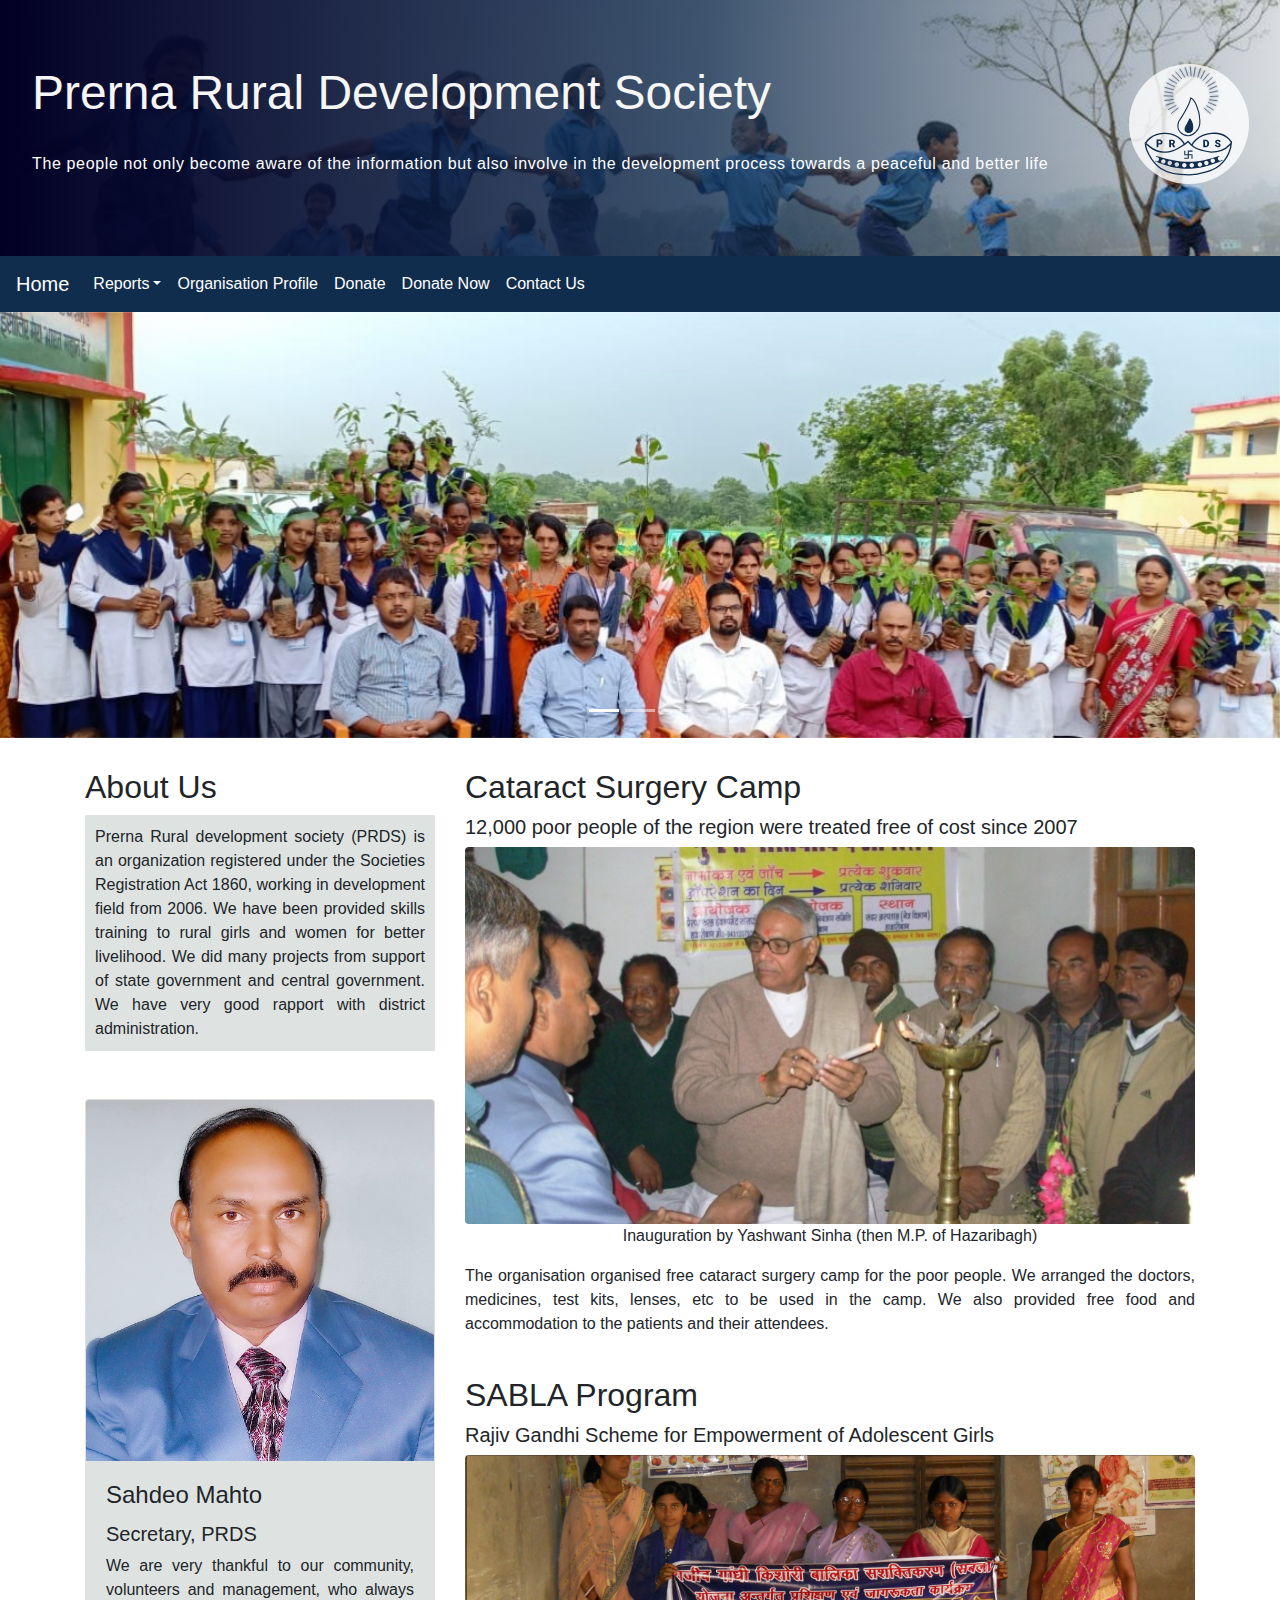
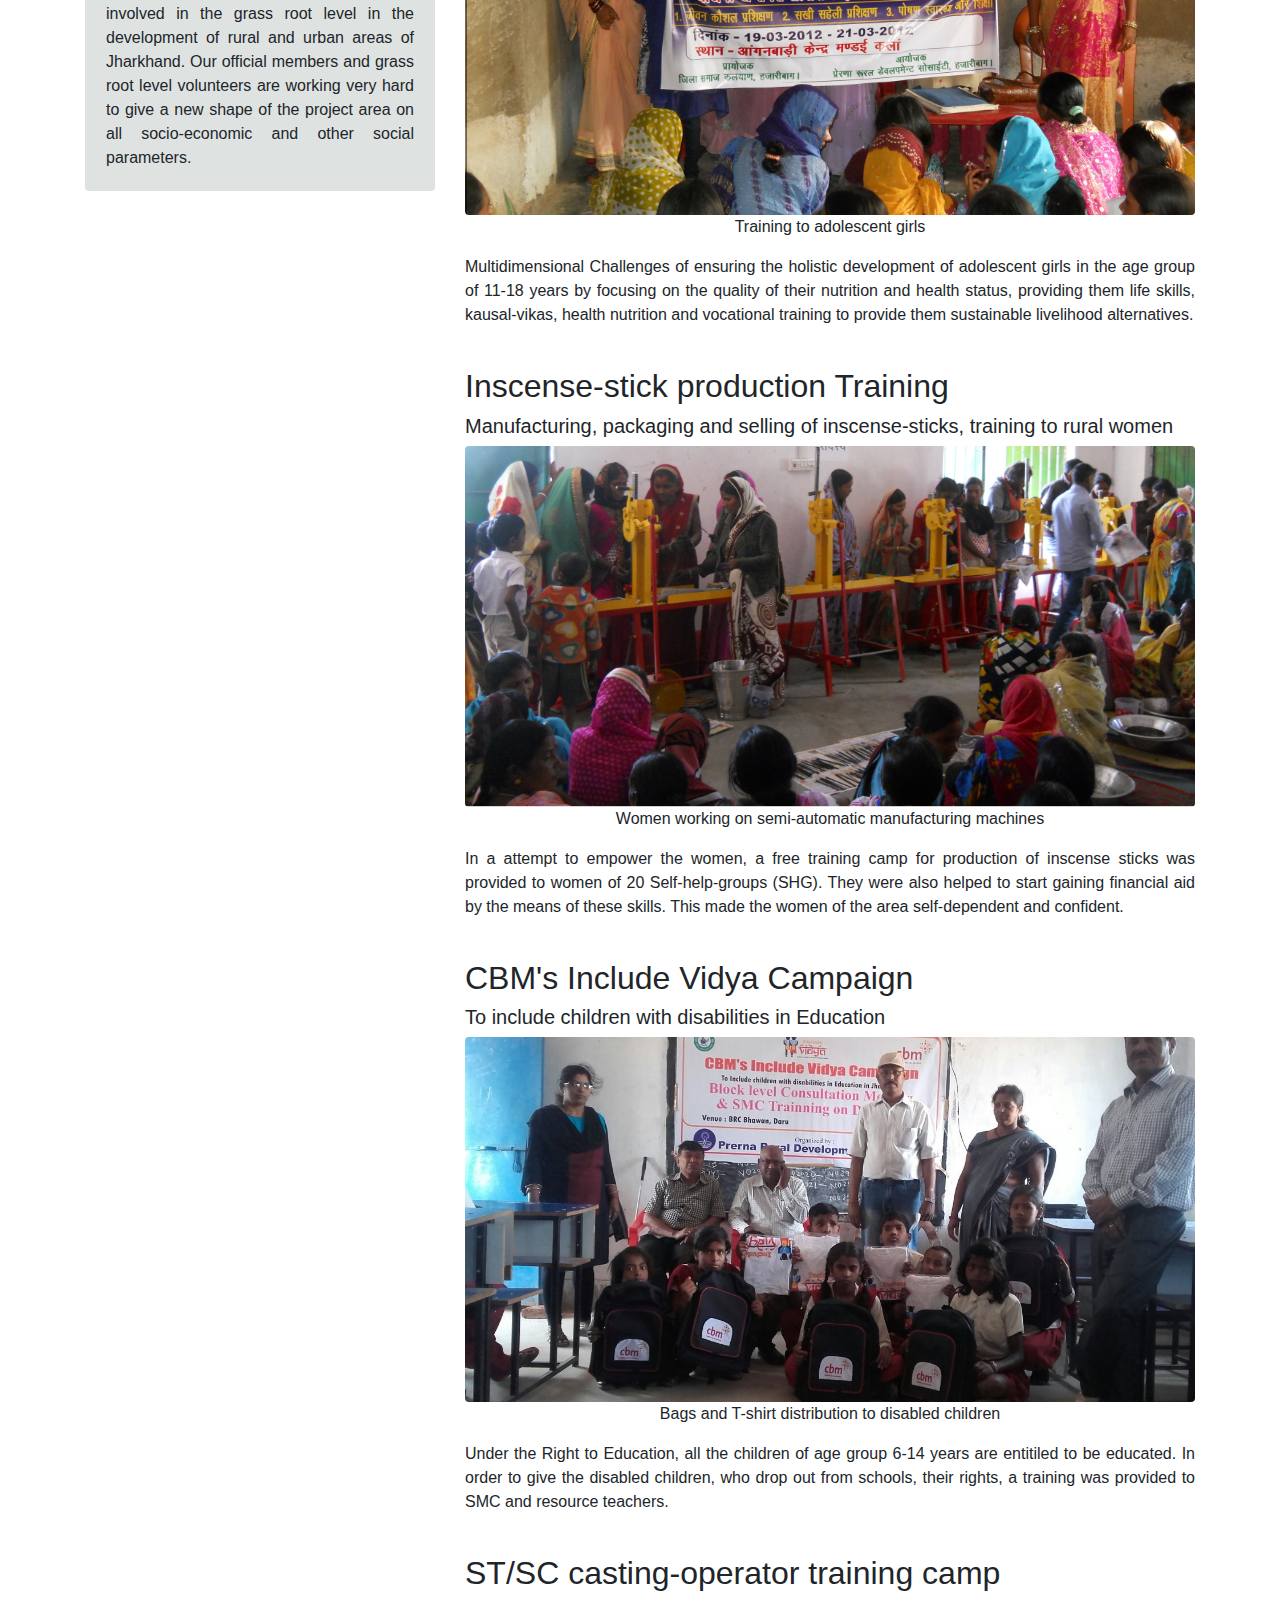
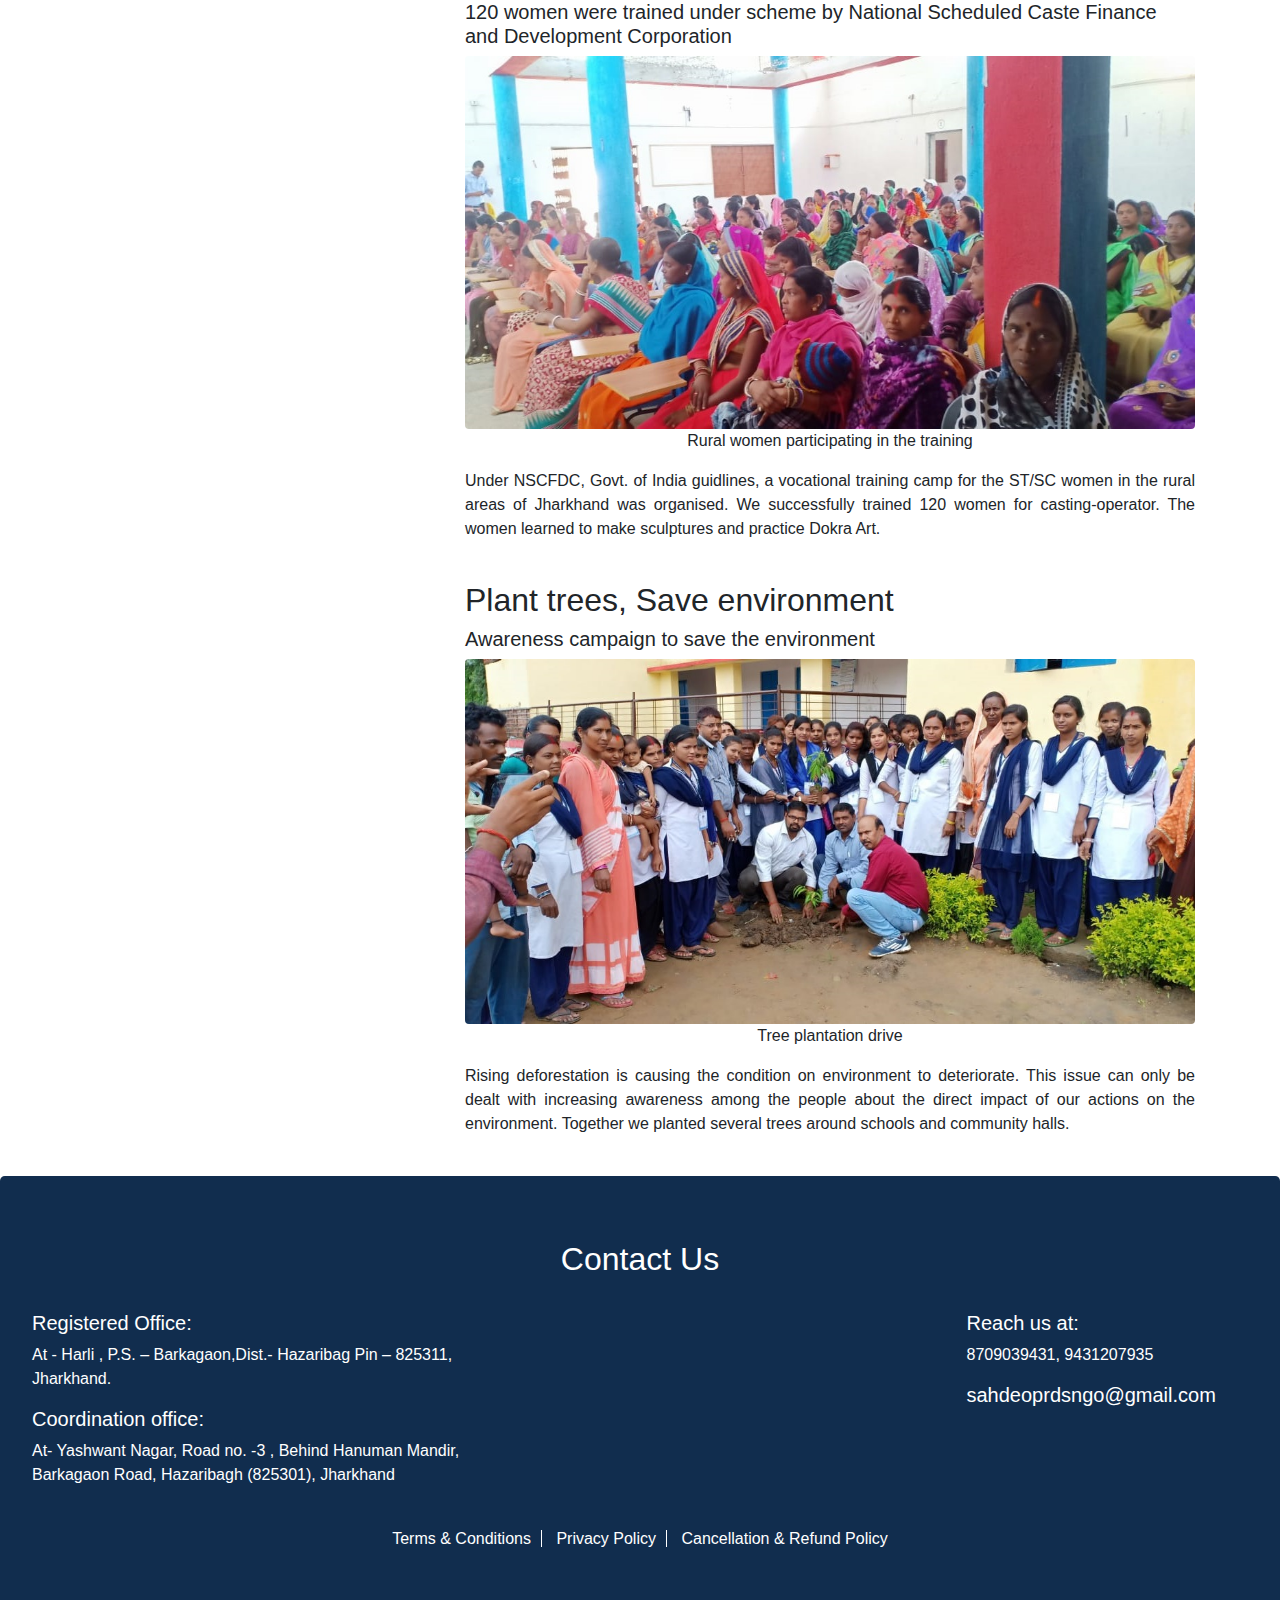
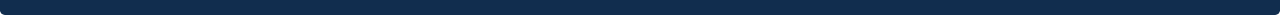
==== index.html @ b18be712 "Update index.html" ====
<!DOCTYPE html>
<html lang="en">
<head>
  <title>Prerna Rural Development Society</title>
  <meta charset="utf-8">
  <meta name="viewport" content="width=device-width, initial-scale=1">
  <link rel="stylesheet" href="https://maxcdn.bootstrapcdn.com/bootstrap/4.4.1/css/bootstrap.min.css">
  <link rel="stylesheet" href="https://cdnjs.cloudflare.com/ajax/libs/animate.css/3.7.2/animate.min.css">
  <script src="https://ajax.googleapis.com/ajax/libs/jquery/3.4.1/jquery.min.js"></script>
  <script src="https://cdnjs.cloudflare.com/ajax/libs/popper.js/1.16.0/umd/popper.min.js"></script>
  <script src="https://maxcdn.bootstrapcdn.com/bootstrap/4.4.1/js/bootstrap.min.js"></script>
  <style>
   #header {background:linear-gradient(90deg, rgba(2,0,36,1) 0%, rgba(17,45,78,0.8) 55%, rgba(17,45,78,0.1) 100%), url('header.jpg') center center no-repeat;
  background-size: cover;
  border-radius: 0px!important;
  padding-right: 0px;}
   body {scroll-behavior: smooth;}
  .footer-link { padding:0px 10px; color: white;}
  .fakeimg {
    height: 200px;
    background: #aaa;
  }
  .container-fluid {
    padding-right: 0;
    padding-left: 0;
  }
  .bg-dark {
    background-color: #112d4e!important;
  }
  .navbar-nav .nav-link {
    color: #ffffff!important;
  }
  
  @media screen and (max-width: 480px) {
    #logo {max-width: 60%;}
    #header {background:linear-gradient(180deg, rgba(2,0,36,1) 0%, rgba(17,45,78,0.8) 55%, rgba(17,45,78,0.1) 100%), url('header.jpg') center center no-repeat;}

  }
  #logo {width: 80%;
    max-width: 120px;
    background: rgba(255,255,255,0.8);
    border-radius: 100px;}
  </style>
</head>
<body>
<div class="jumbotron text-center" style="margin-bottom:0;" id="header">
  <div class="row">
    <div class="col-md-10">
      <h1 class="animated fadeInDown" style="width: fit-content; font-size: 3rem; animation-duration: 3s; color: #f6f6f6; margin-bottom: 30px;">Prerna Rural Development Society</h1>
      <p class="animated rotateInUpRight" style="letter-spacing: 0.04rem; color: #ffffff; animation-duration: 3s; width: fit-content;">The people not only become aware of the information but also involve in the development process towards a peaceful and better life</p>
    </div>
  <div class="col-md-2">
    <img src="log.svg" class="img-fluid" id="logo" style="color: white;">
  </div>
  </div> 
</div>

<nav class="navbar navbar-expand-sm bg-dark navbar-dark" style="animation-duration: 2.5s;">
  <a class="navbar-brand" href="">Home</a>
  <button class="navbar-toggler" type="button" data-toggle="collapse" data-target="#collapsibleNavbar">
    <span class="navbar-toggler-icon"></span>
  </button>
  <div class="collapse navbar-collapse" id="collapsibleNavbar">

    <ul class="navbar-nav">
      <li class="nav-item dropdown">
        <a class="nav-link dropdown-toggle" href="#" id="navbardrop" data-toggle="dropdown">Reports</a>
        <div class="dropdown-menu">
          <h5 class="dropdown-header">Audit Reports</h5>
          <a class="dropdown-item" href="Audit 2018-19.pdf">2018-19</a>
          <a class="dropdown-item" href="Audit 2017-18.pdf">2017-18</a>
          <a class="dropdown-item" href="Audit 2016-17.pdf">2016-17</a>
          <h5 class="dropdown-header">Annual Reports</h5>
          <a class="dropdown-item" href="Annual 2018-19.pdf">2018-19</a>
          <a class="dropdown-item" href="Annual 2017-18.pdf">2017-18</a>
          <a class="dropdown-item" href="Annual 2016-17.pdf">2016-17</a>

        </div>
      </li>
      <li class="nav-item">
        <a class="nav-link" href="op.pdf">Organisation Profile</a>
      </li>
      <li class="nav-item">
        <a class="nav-link" href="https://www.cashfree.com/payme/prernards">Donate</a>
      </li>
      <li class="nav-item">
        <a class="nav-link" href="https://www.cashfree.com/payme/prernards">Donate Now</a>
      </li>
      <li class="nav-item">
        <a class="nav-link" href="#contact">Contact Us</a>
      </li>    
    </ul>
  </div>  
</nav>

<div class="container-fluid animated slideInUp" style="animation-duration: 3.2s;">
  <div id="demo" class="carousel slide" data-ride="carousel">

  <!-- Indicators -->
  <ul class="carousel-indicators">
    <li data-target="#demo" data-slide-to="0" class="active"></li>
    <li data-target="#demo" data-slide-to="1"></li>
    <li data-target="#demo" data-slide-to="2"></li>
  </ul>

  <!-- The slideshow -->
  <div class="carousel-inner">
    <div class="carousel-item active">
      <img src="1.jpg" alt="image1" style="width: 100%">
    </div>
    <div class="carousel-item">
      <img src="2.jpg" alt="image2" style="width: 100%">
    </div>.
    <div class="carousel-item">
      <img src="3.jpg" alt="image3" style="width: 100%">
    </div>
  </div>

  <!-- Left and right controls -->
  <a class="carousel-control-prev" href="#demo" data-slide="prev">
    <span class="carousel-control-prev-icon"></span>
  </a>
  <a class="carousel-control-next" href="#demo" data-slide="next">
    <span class="carousel-control-next-icon"></span>
  </a>

  </div>
</div>

<div class="container" style="margin-top:30px">
   <div class="row">
    <div class="col-sm-4">
      <h2>About Us</h2>
      <p style="text-align: justify; margin-bottom: 3rem; background-color: #dee3e2; padding: 10px;">Prerna Rural development society (PRDS) is an organization registered under the Societies Registration Act 1860, working in development field from 2006. We have been provided skills training to rural girls and women for better livelihood. We did many projects from support of state government and central government. We have very good rapport with district administration.</p>
      
      <hr class="d-sm-none">
      <div class="card">
        <img class="card-img-top" src="sm.jpg" alt="Card image" style="width:100%">
        <div class="card-body" style="background-color: #dee3e2;">
         <h4 class="card-title">Sahdeo Mahto</h4>
         <h5 class="card-text">Secretary, PRDS</h5>
         <p class="card-text" style="text-align: justify;">We are very thankful to our community, volunteers and management, who always
involved in the grass root level in the development of rural and urban areas of Jharkhand. Our official
members and grass root level volunteers are working very hard to give a new shape of the
project area on all socio-economic and other social parameters. </p>
      
        </div>
      </div>
    </div>
    <div class="col-sm-8">
      <h2>Cataract Surgery Camp</h2>
      <h5>12,000 poor people of the region were treated free of cost since 2007</h5>
      <img class="rounded img-fluid" src="a1.jpg" style="width: 100%">
      <p style="text-align: center;">Inauguration by Yashwant Sinha (then M.P. of Hazaribagh)</p>
      <p style="text-align: justify;">The organisation organised free cataract surgery camp for the poor people. We arranged the doctors, medicines, test kits, lenses, etc to be used in the camp. We also provided free food and accommodation to the patients and their attendees.</p>
      <br>
      <h2>SABLA Program</h2>
      <h5>Rajiv Gandhi Scheme for Empowerment of Adolescent Girls</h5>
      <img class="rounded img-fluid" src="a2.jpg" style="width: 100%">
      <p style="text-align: center;">Training to adolescent girls</p>
      <p style="text-align: justify;">Multidimensional Challenges of ensuring the holistic development of adolescent girls in the age group of 11-18 years by focusing on the quality of their nutrition and health status, providing them life skills, kausal-vikas, health nutrition and vocational training to provide them sustainable livelihood alternatives.</p>
      <br>
      <h2>Inscense-stick production Training</h2>
      <h5>Manufacturing, packaging and selling of inscense-sticks, training to rural women</h5>
      <img class="rounded img-fluid" src="a3.JPG" style="width: 100%">
      <p style="text-align: center;">Women working on semi-automatic manufacturing machines</p>
      <p style="text-align: justify;">In a attempt to empower the women, a free training camp for production of inscense sticks was provided to women of 20 Self-help-groups (SHG). They were also helped to start gaining financial aid by the means of these skills. This made the women of the area self-dependent and confident.</p>
      <br>
      <h2>CBM's Include Vidya Campaign</h2>
      <h5>To include children with disabilities in Education</h5>
      <img class="rounded img-fluid" src="a4.jpg" style="width: 100%">
      <p style="text-align: center;">Bags and T-shirt distribution to disabled children</p>
      <p style="text-align: justify;">Under the Right to Education, all the children of age group 6-14 years are entitiled to be educated. In order to give the disabled children, who drop out from schools, their rights, a training was provided to SMC and resource teachers.</p>
      <br>
      <h2>ST/SC casting-operator training camp</h2>
      <h5>120 women were trained under scheme by National Scheduled Caste Finance and Development Corporation</h5>
      <img class="rounded img-fluid" src="a5.jpeg" style="width: 100%">
      <p style="text-align: center;">Rural women participating in the training</p>
      <p style="text-align: justify;">Under NSCFDC, Govt. of India guidlines, a vocational training camp for the ST/SC women in the rural areas of Jharkhand was organised. We successfully trained 120 women for casting-operator. The women learned to make sculptures and practice Dokra Art.</p>
      <br>
      <h2>Plant trees, Save environment</h2>
      <h5>Awareness campaign to save the environment</h5>
      <img class="rounded img-fluid" src="a6.jpg" style="width: 100%">
      <p style="text-align: center;">Tree plantation drive</p>
      <p style="text-align: justify;">Rising deforestation is causing the condition on environment to deteriorate. This issue can only be dealt with increasing awareness among the people about the direct impact of our actions on the environment. Together we planted several trees around schools and community halls.</p>
      <br>
    </div>
  </div>
</div>

<div class="jumbotron text-left bg-dark" style="margin-bottom:0; color: #ffffff" id="contact">
  <div class="row" style="display: block;">
    <h2 style="text-align: center;">Contact Us</h2>
  </div>
  <br> 
  <div class="row">
    <div class="col-sm-5">
     <h5>Registered Office:</h5>
     <p>At - Harli , P.S. – Barkagaon,Dist.- Hazaribag
        Pin – 825311, Jharkhand.</p>
      <h5>Coordination office:</h5>
      <p>At- Yashwant Nagar, Road no. -3 , Behind
        Hanuman Mandir, Barkagaon Road, Hazaribagh (825301), Jharkhand</p>
      
      <br>
    </div>
    <div class="col-sm-4"></div>
    <div class="col-sm-3">
      <h5>Reach us at:</h5>
      <p>8709039431, 9431207935</p>
      <h5>sahdeoprdsngo@gmail.com</h5>
      </div>
    </div>
    <div class="row">
      <div class="container" style="justify-content: center; width: fit-content;">
        <a href="Terms.pdf" class="footer-link" style="border-right: 0.5px solid white;">Terms & Conditions</a>
        <a href="Privacy.pdf" class="footer-link" style="border-right: 0.5px solid white;">Privacy Policy</a>
        <a href="Refund.pdf" class="footer-link">Cancellation & Refund Policy</a>
      </div>

</div>

</body>
</html>
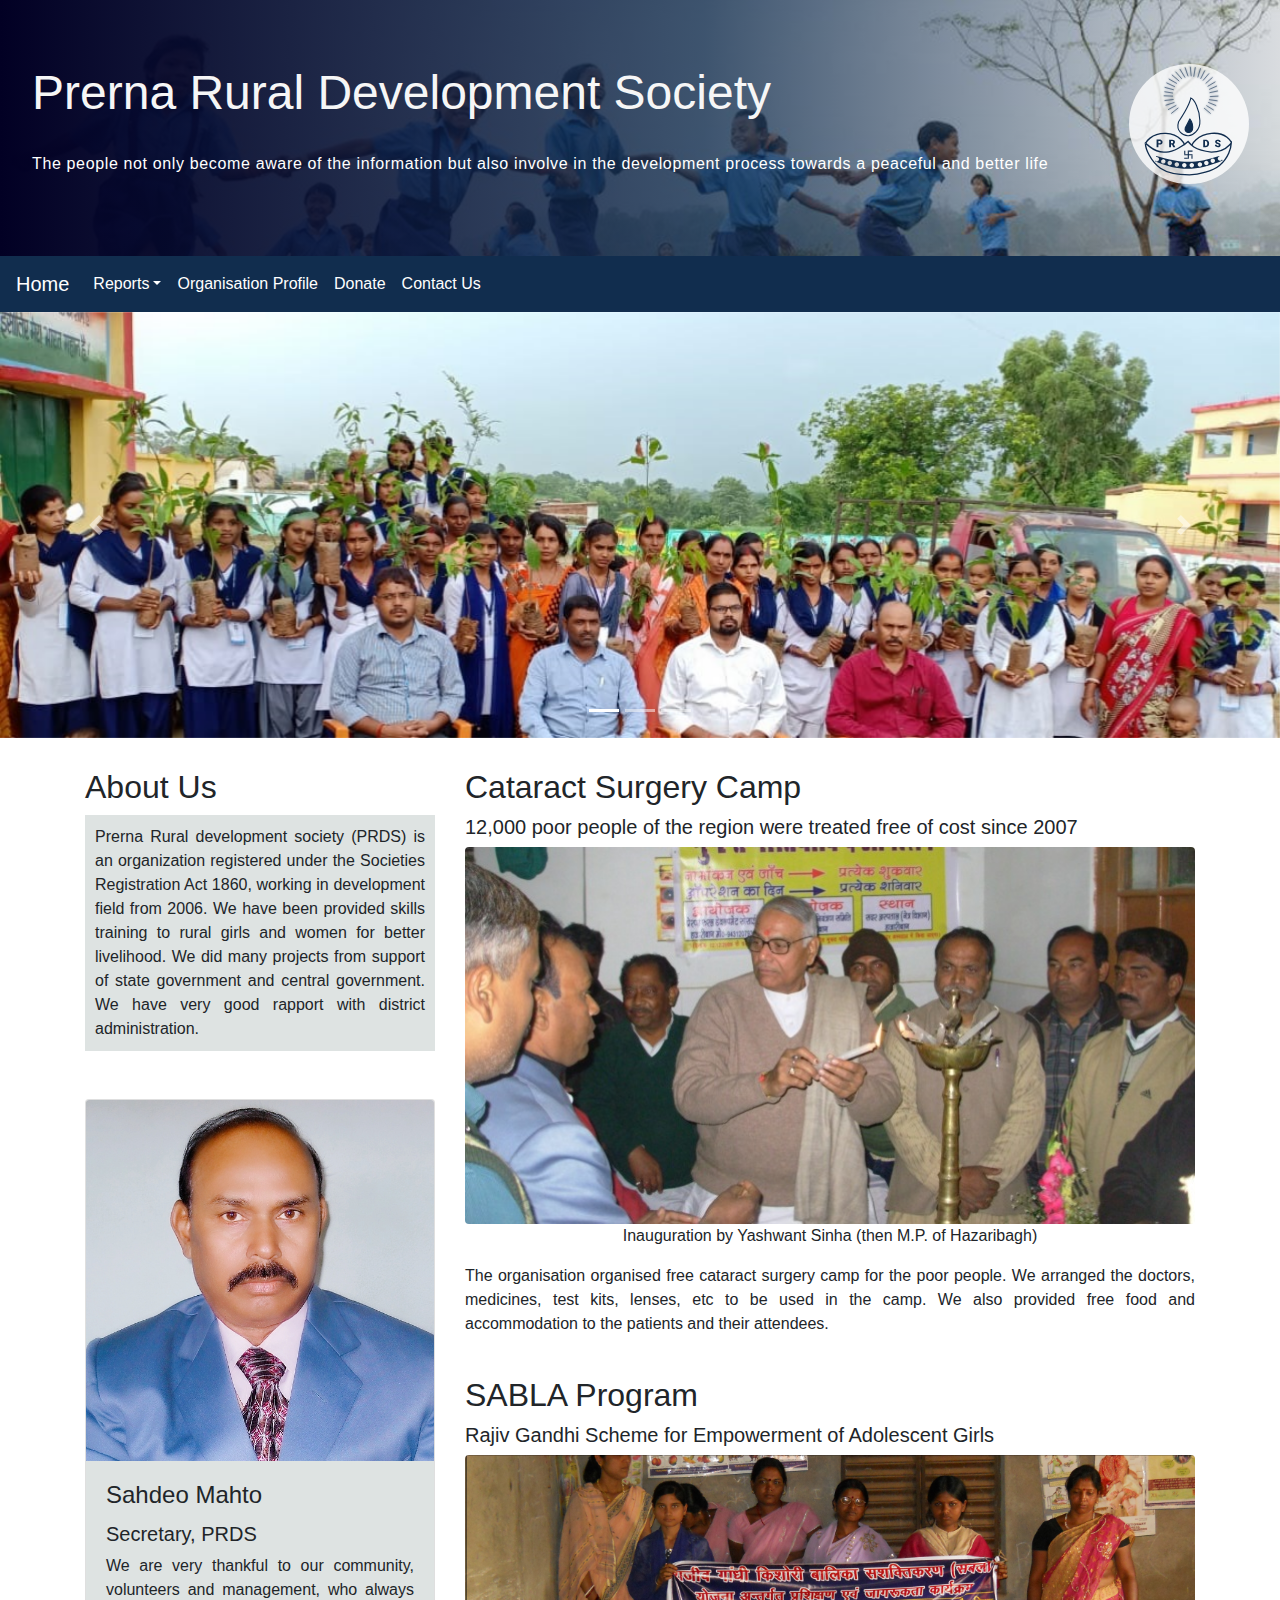
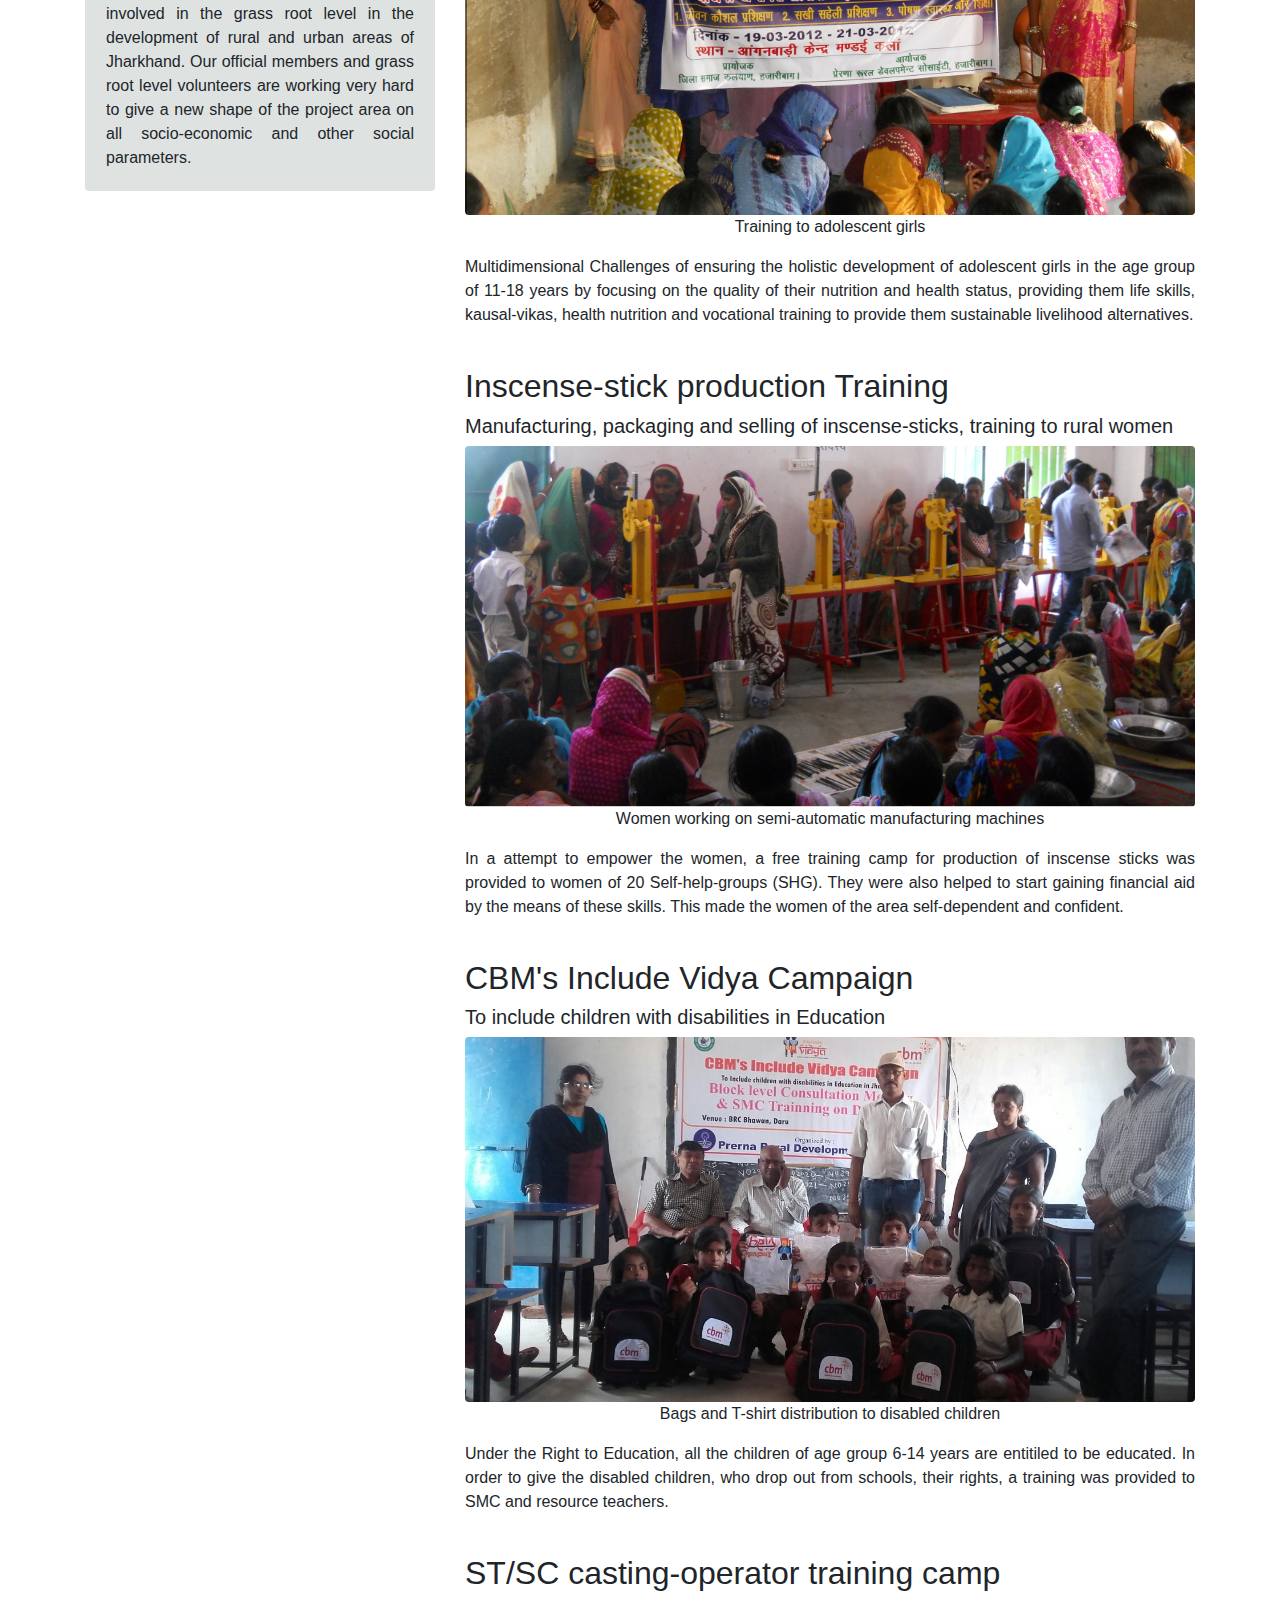
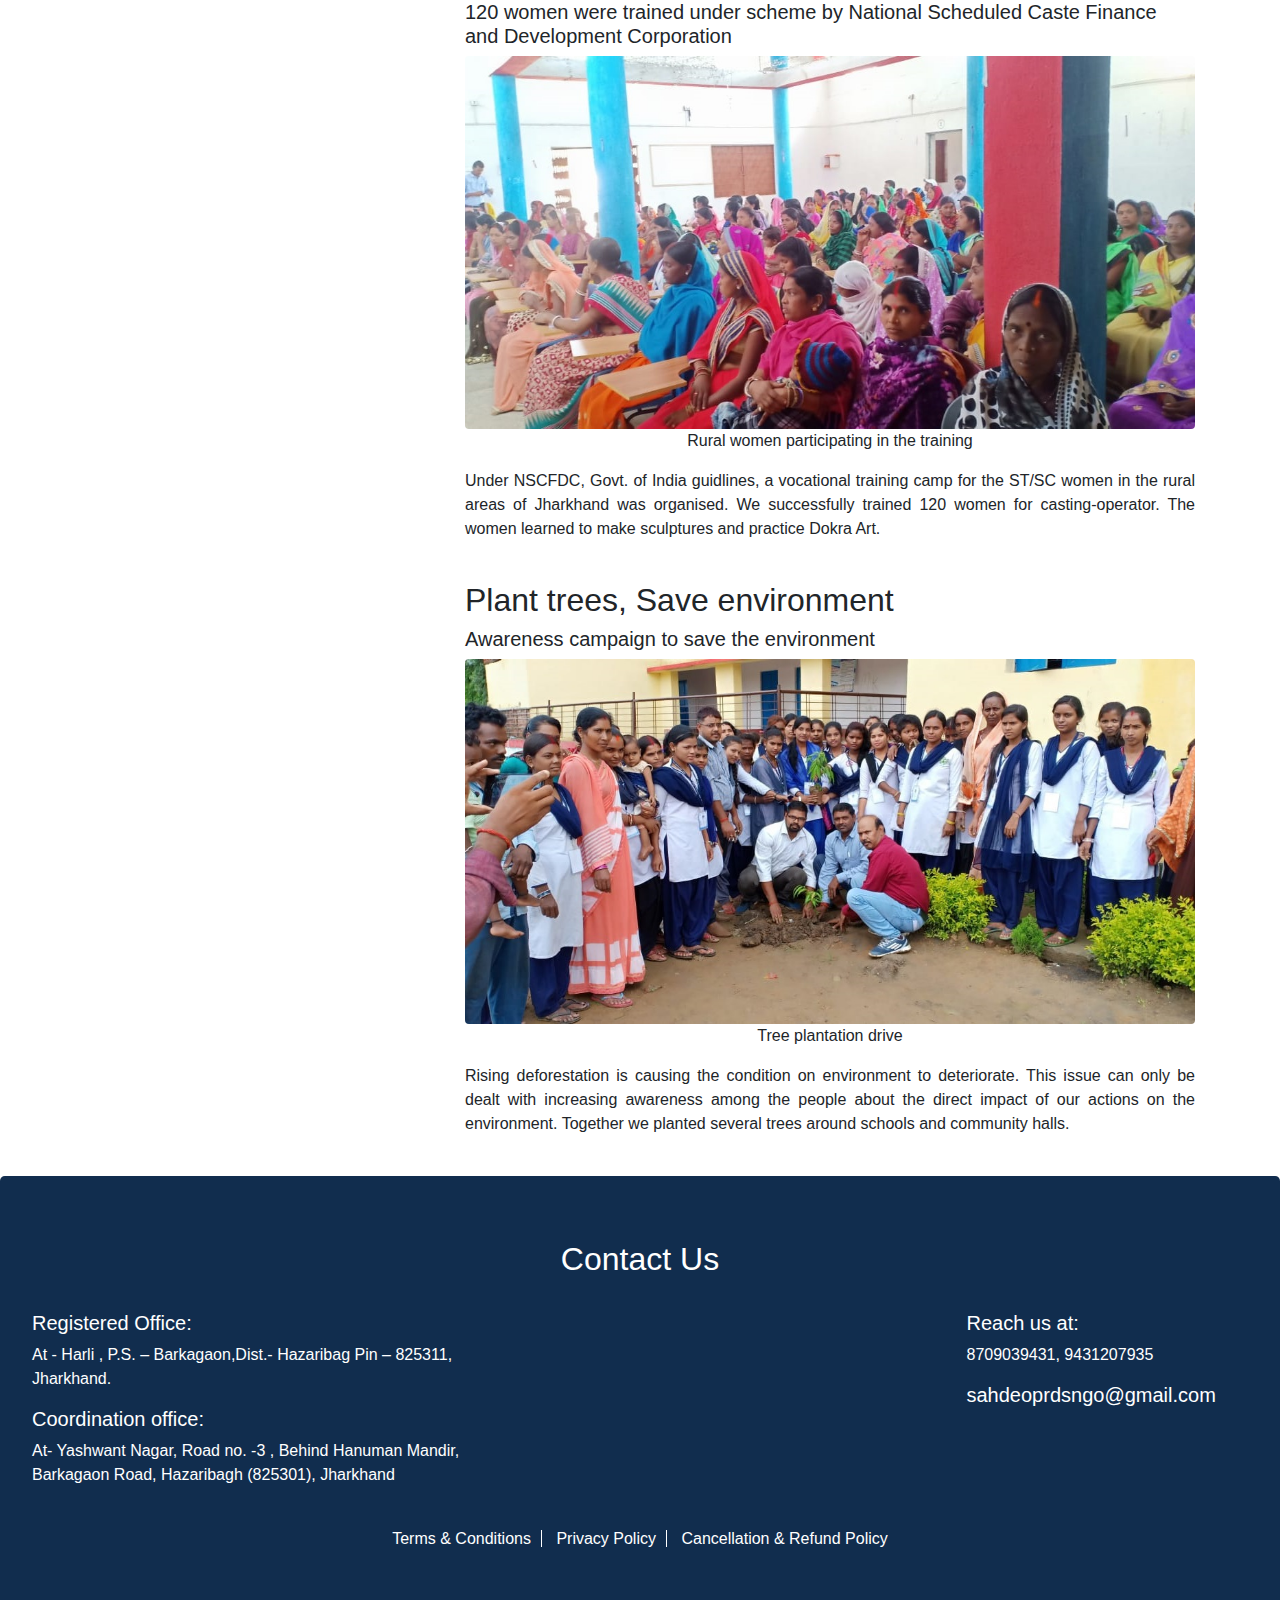
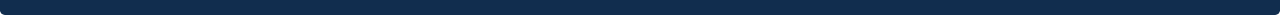
==== commit a1e3d0dd: "Update index.html" ====
--- a/index.html
+++ b/index.html
@@ -84,9 +84,6 @@
         <a class="nav-link" href="https://www.cashfree.com/payme/prernards">Donate</a>
       </li>
       <li class="nav-item">
-        <a class="nav-link" href="https://www.cashfree.com/payme/prernards">Donate Now</a>
-      </li>
-      <li class="nav-item">
         <a class="nav-link" href="#contact">Contact Us</a>
       </li>    
     </ul>
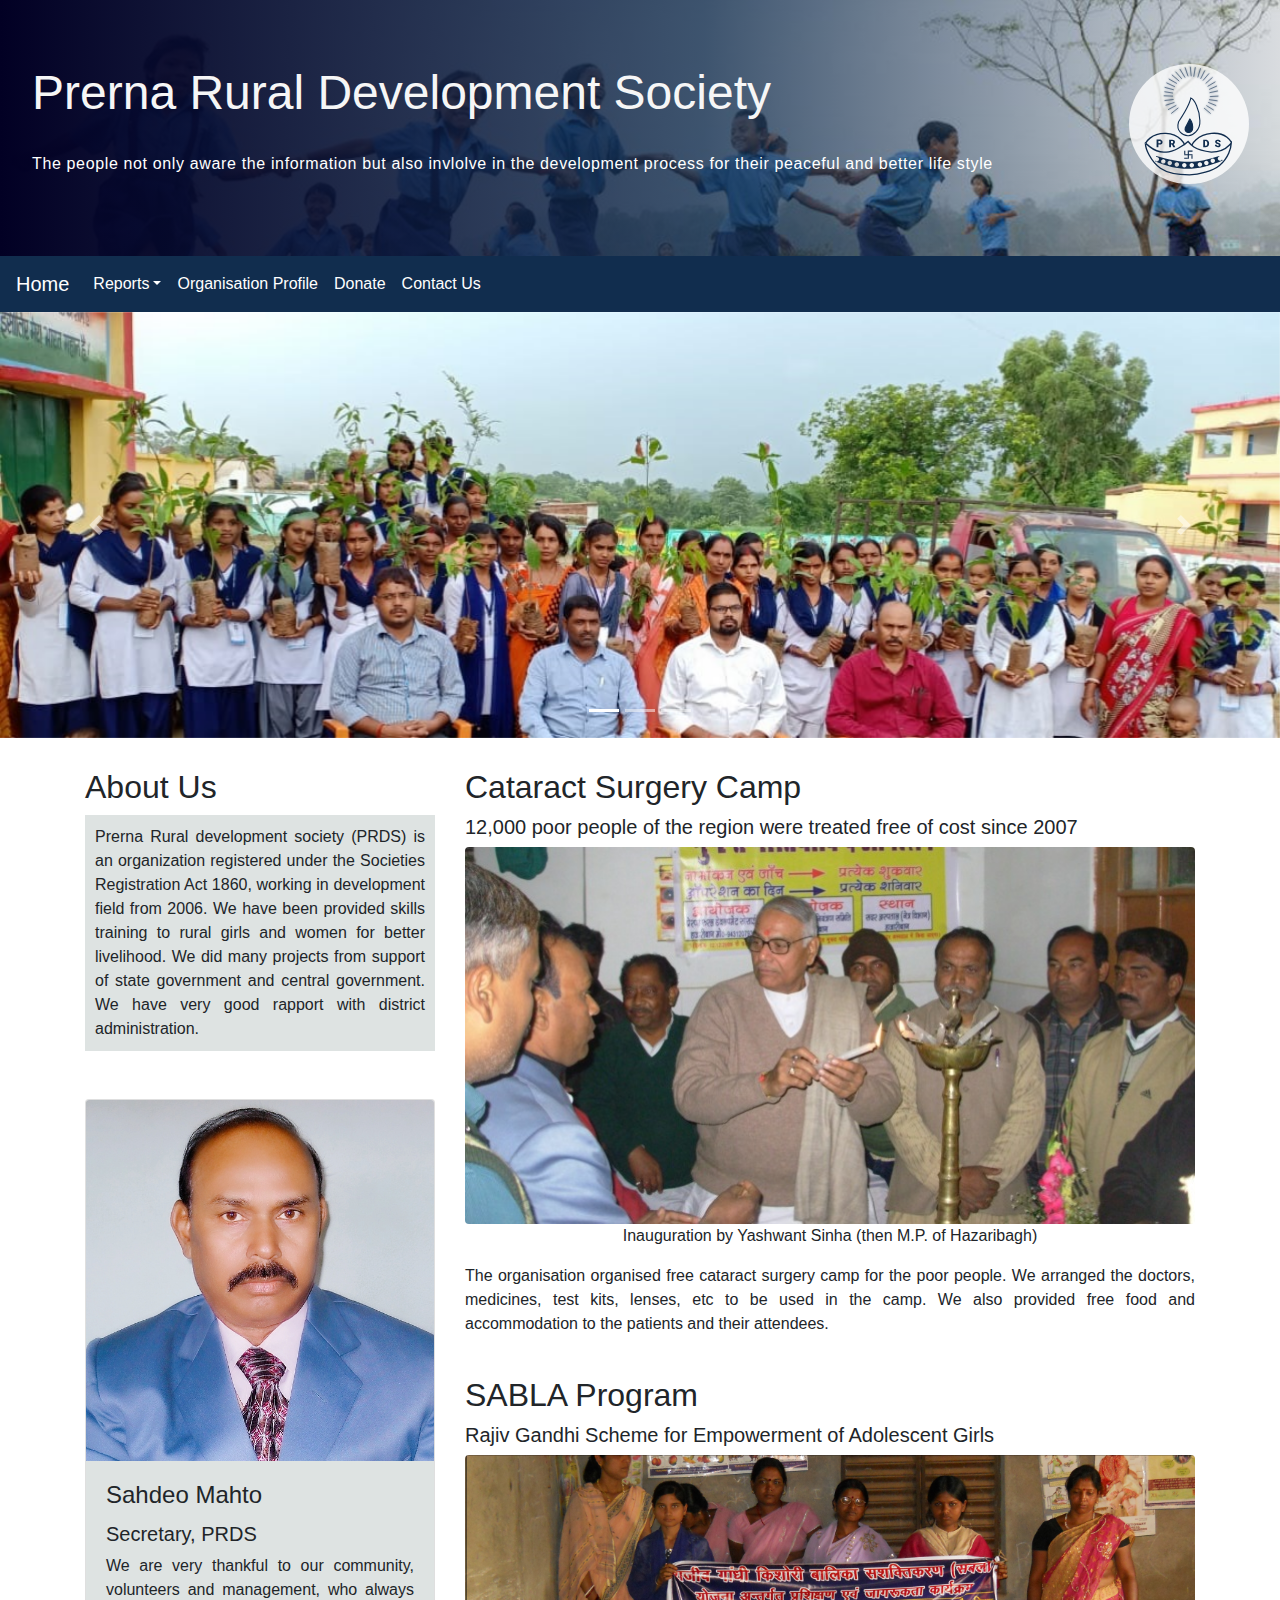
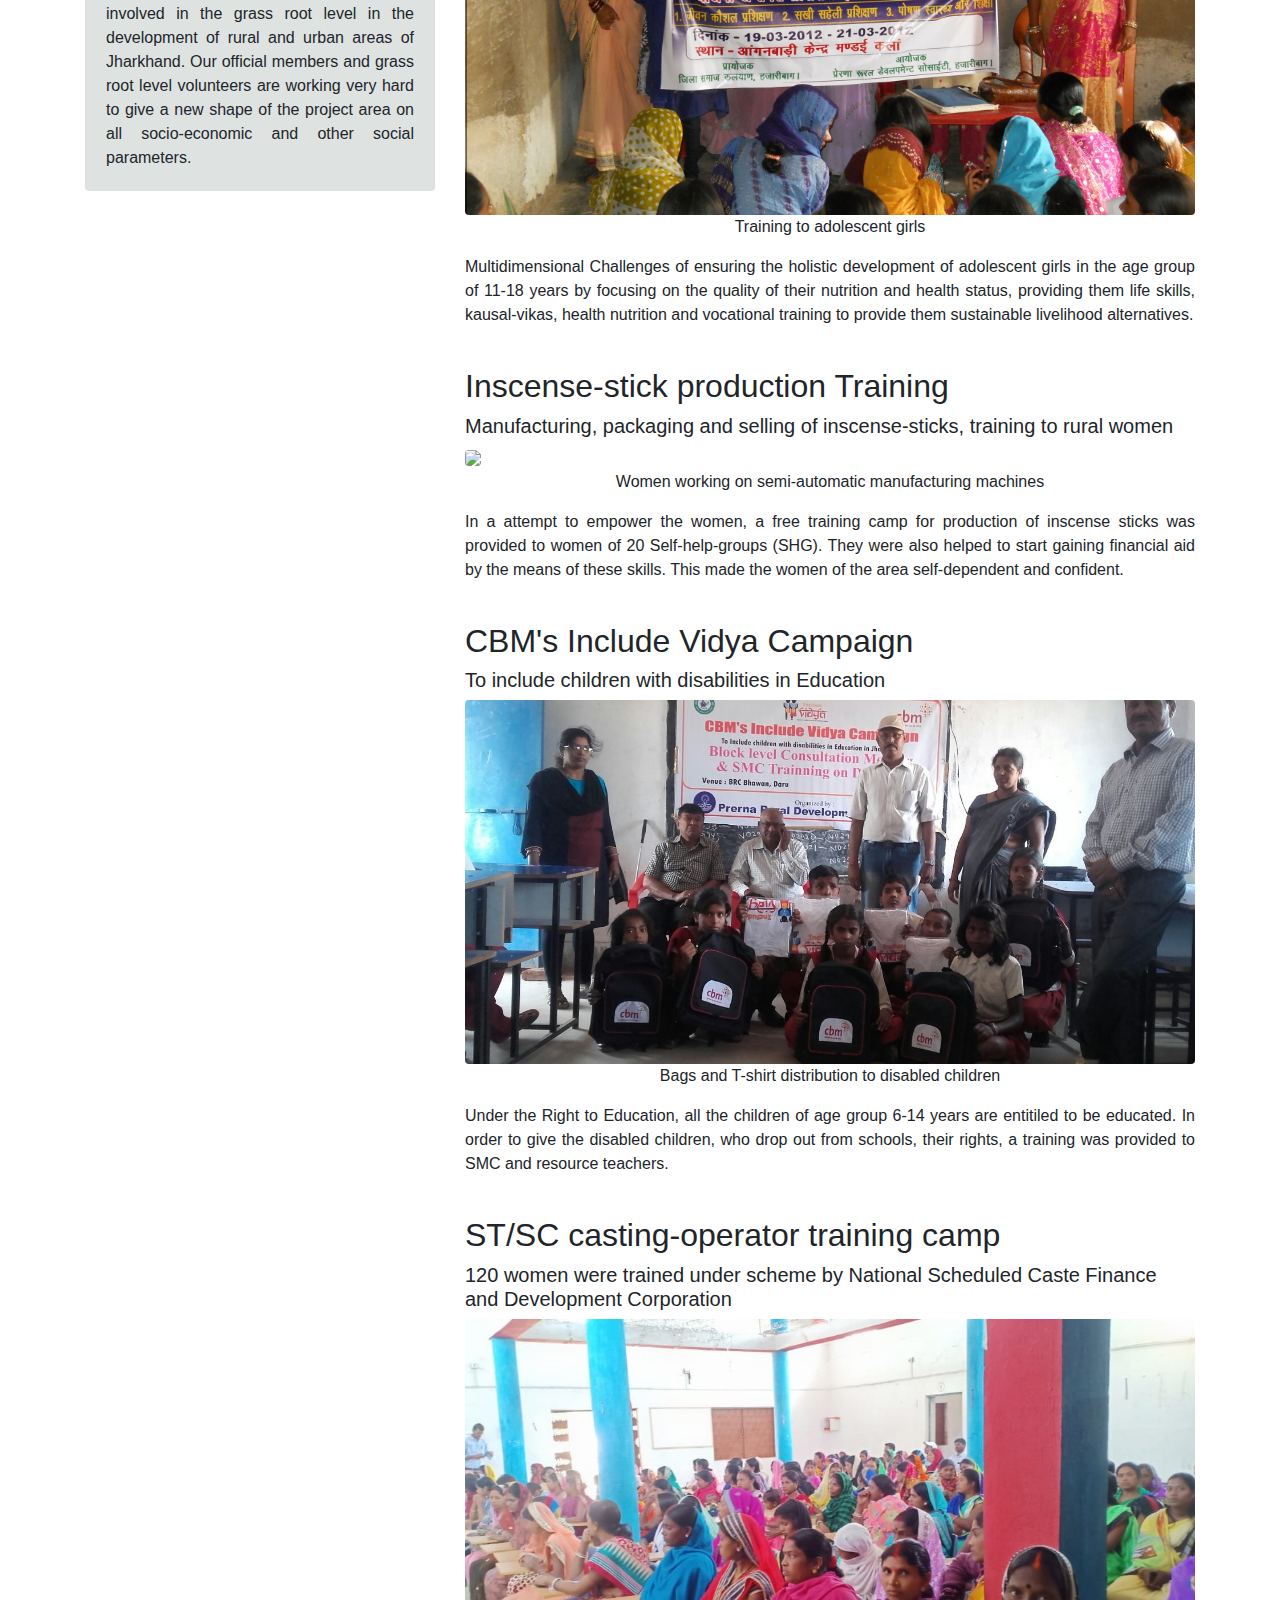
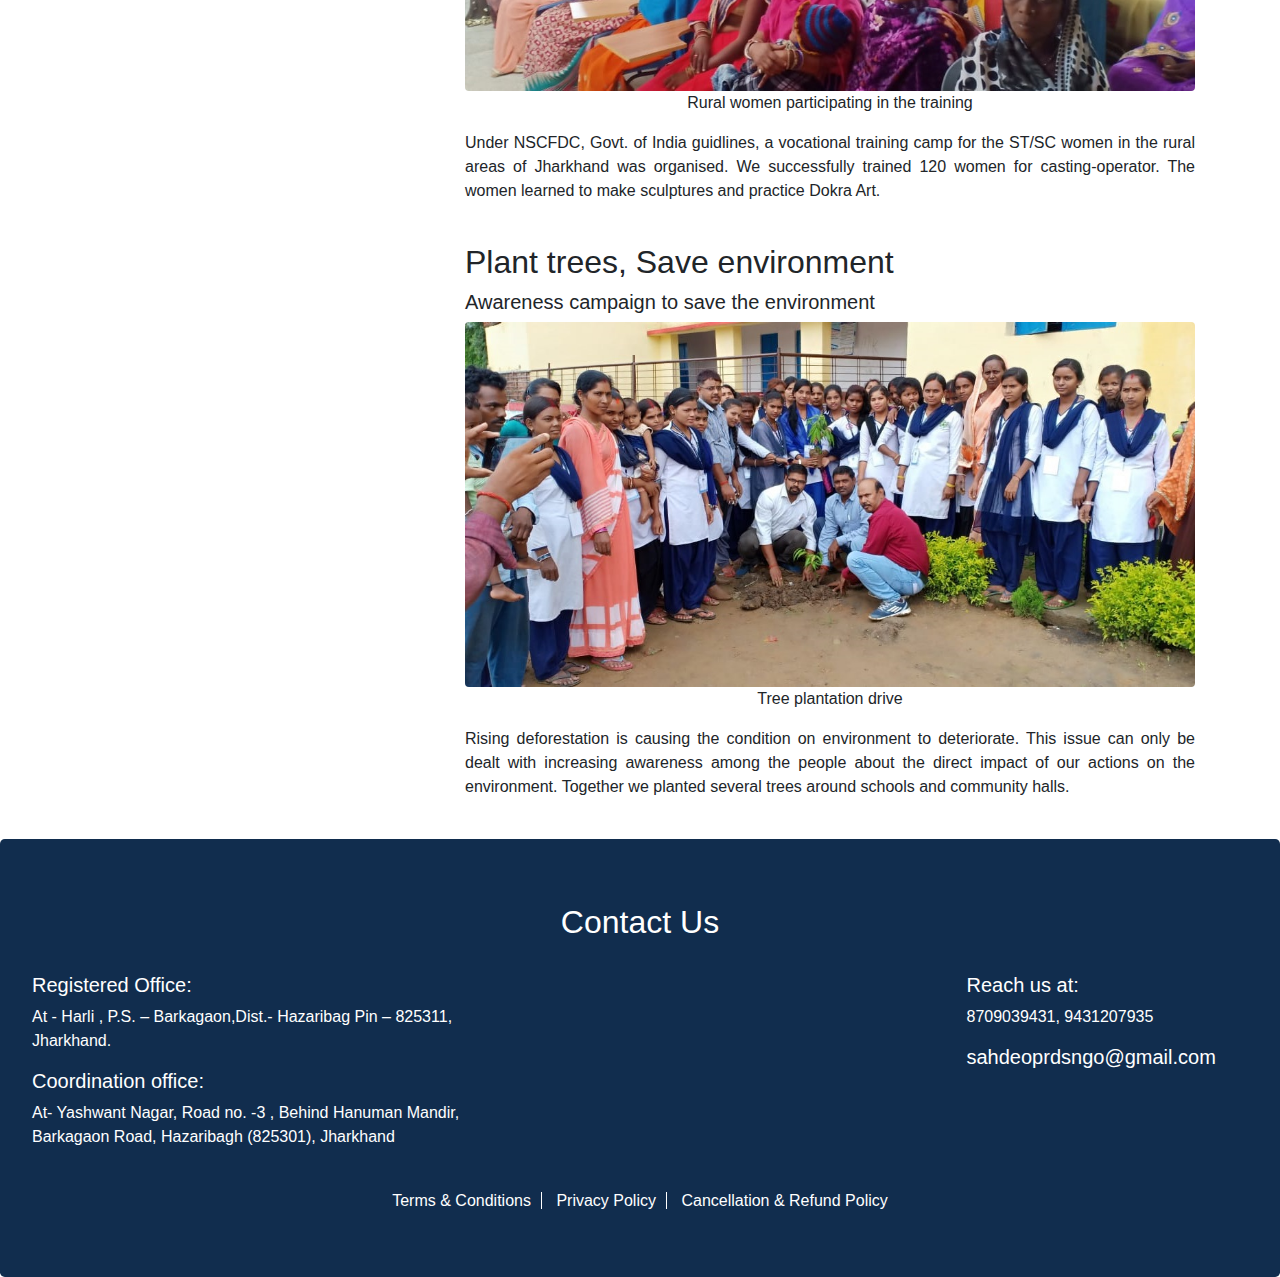
==== commit 4df984c8: "added few pages" ====
--- a/index.html
+++ b/index.html
@@ -47,7 +47,7 @@
   <div class="row">
     <div class="col-md-10">
       <h1 class="animated fadeInDown" style="width: fit-content; font-size: 3rem; animation-duration: 3s; color: #f6f6f6; margin-bottom: 30px;">Prerna Rural Development Society</h1>
-      <p class="animated rotateInUpRight" style="letter-spacing: 0.04rem; color: #ffffff; animation-duration: 3s; width: fit-content;">The people not only become aware of the information but also involve in the development process towards a peaceful and better life</p>
+      <p class="animated rotateInUpRight" style="letter-spacing: 0.04rem; color: #ffffff; animation-duration: 3s; width: fit-content;">The people not only aware the information but also invlolve in the development process for their peaceful and better life style</p>
     </div>
   <div class="col-md-2">
     <img src="log.svg" class="img-fluid" id="logo" style="color: white;">
@@ -81,7 +81,7 @@
         <a class="nav-link" href="op.pdf">Organisation Profile</a>
       </li>
       <li class="nav-item">
-        <a class="nav-link" href="https://www.cashfree.com/payme/prernards">Donate</a>
+        <a class="nav-link" href="#">Donate</a>
       </li>
       <li class="nav-item">
         <a class="nav-link" href="#contact">Contact Us</a>
@@ -159,7 +159,7 @@
       <br>
       <h2>Inscense-stick production Training</h2>
       <h5>Manufacturing, packaging and selling of inscense-sticks, training to rural women</h5>
-      <img class="rounded img-fluid" src="a3.JPG" style="width: 100%">
+      <img class="rounded img-fluid" src="a3.jpg" style="width: 100%">
       <p style="text-align: center;">Women working on semi-automatic manufacturing machines</p>
       <p style="text-align: justify;">In a attempt to empower the women, a free training camp for production of inscense sticks was provided to women of 20 Self-help-groups (SHG). They were also helped to start gaining financial aid by the means of these skills. This made the women of the area self-dependent and confident.</p>
       <br>
@@ -210,9 +210,9 @@
     </div>
     <div class="row">
       <div class="container" style="justify-content: center; width: fit-content;">
-        <a href="Terms.pdf" class="footer-link" style="border-right: 0.5px solid white;">Terms & Conditions</a>
-        <a href="Privacy.pdf" class="footer-link" style="border-right: 0.5px solid white;">Privacy Policy</a>
-        <a href="Refund.pdf" class="footer-link">Cancellation & Refund Policy</a>
+        <a href="tnc.html" class="footer-link" style="border-right: 0.5px solid white;">Terms & Conditions</a>
+        <a href="priv.html" class="footer-link" style="border-right: 0.5px solid white;">Privacy Policy</a>
+        <a href="ref.html" class="footer-link">Cancellation & Refund Policy</a>
       </div>
 
 </div>
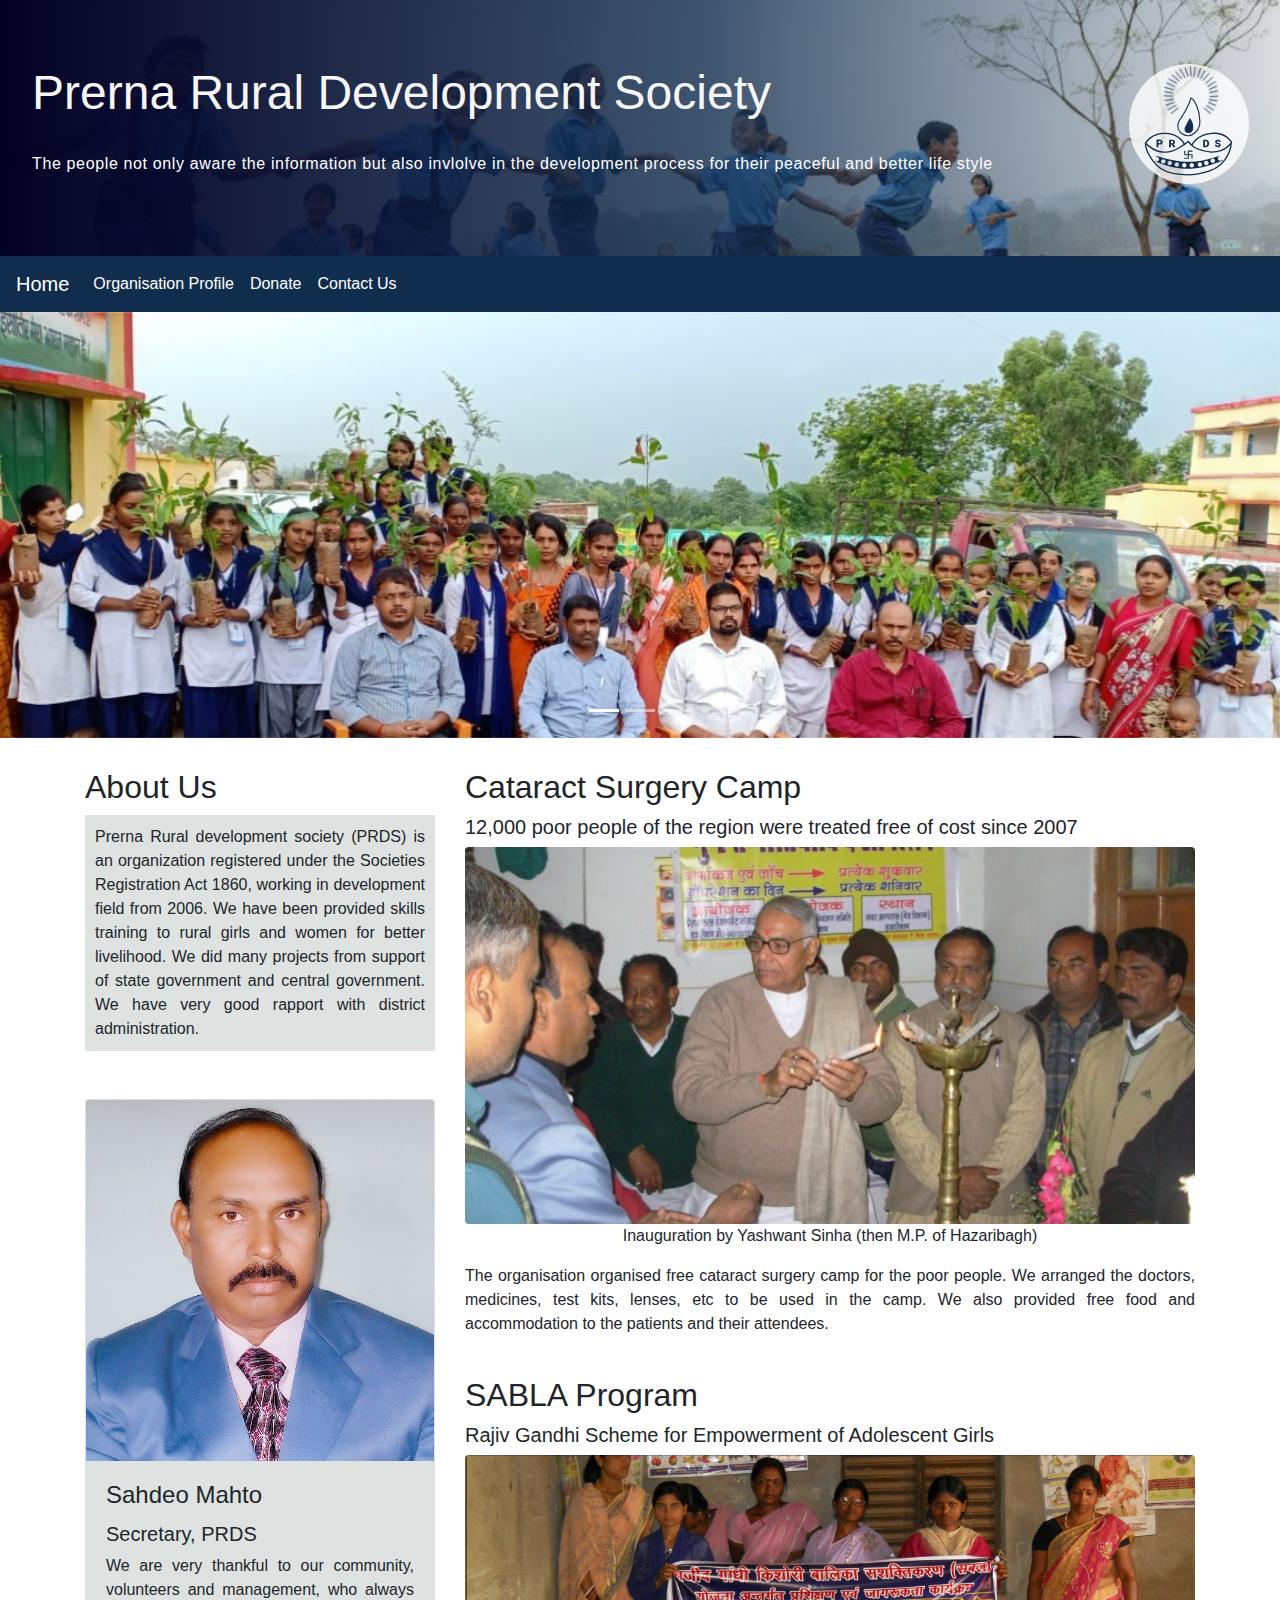
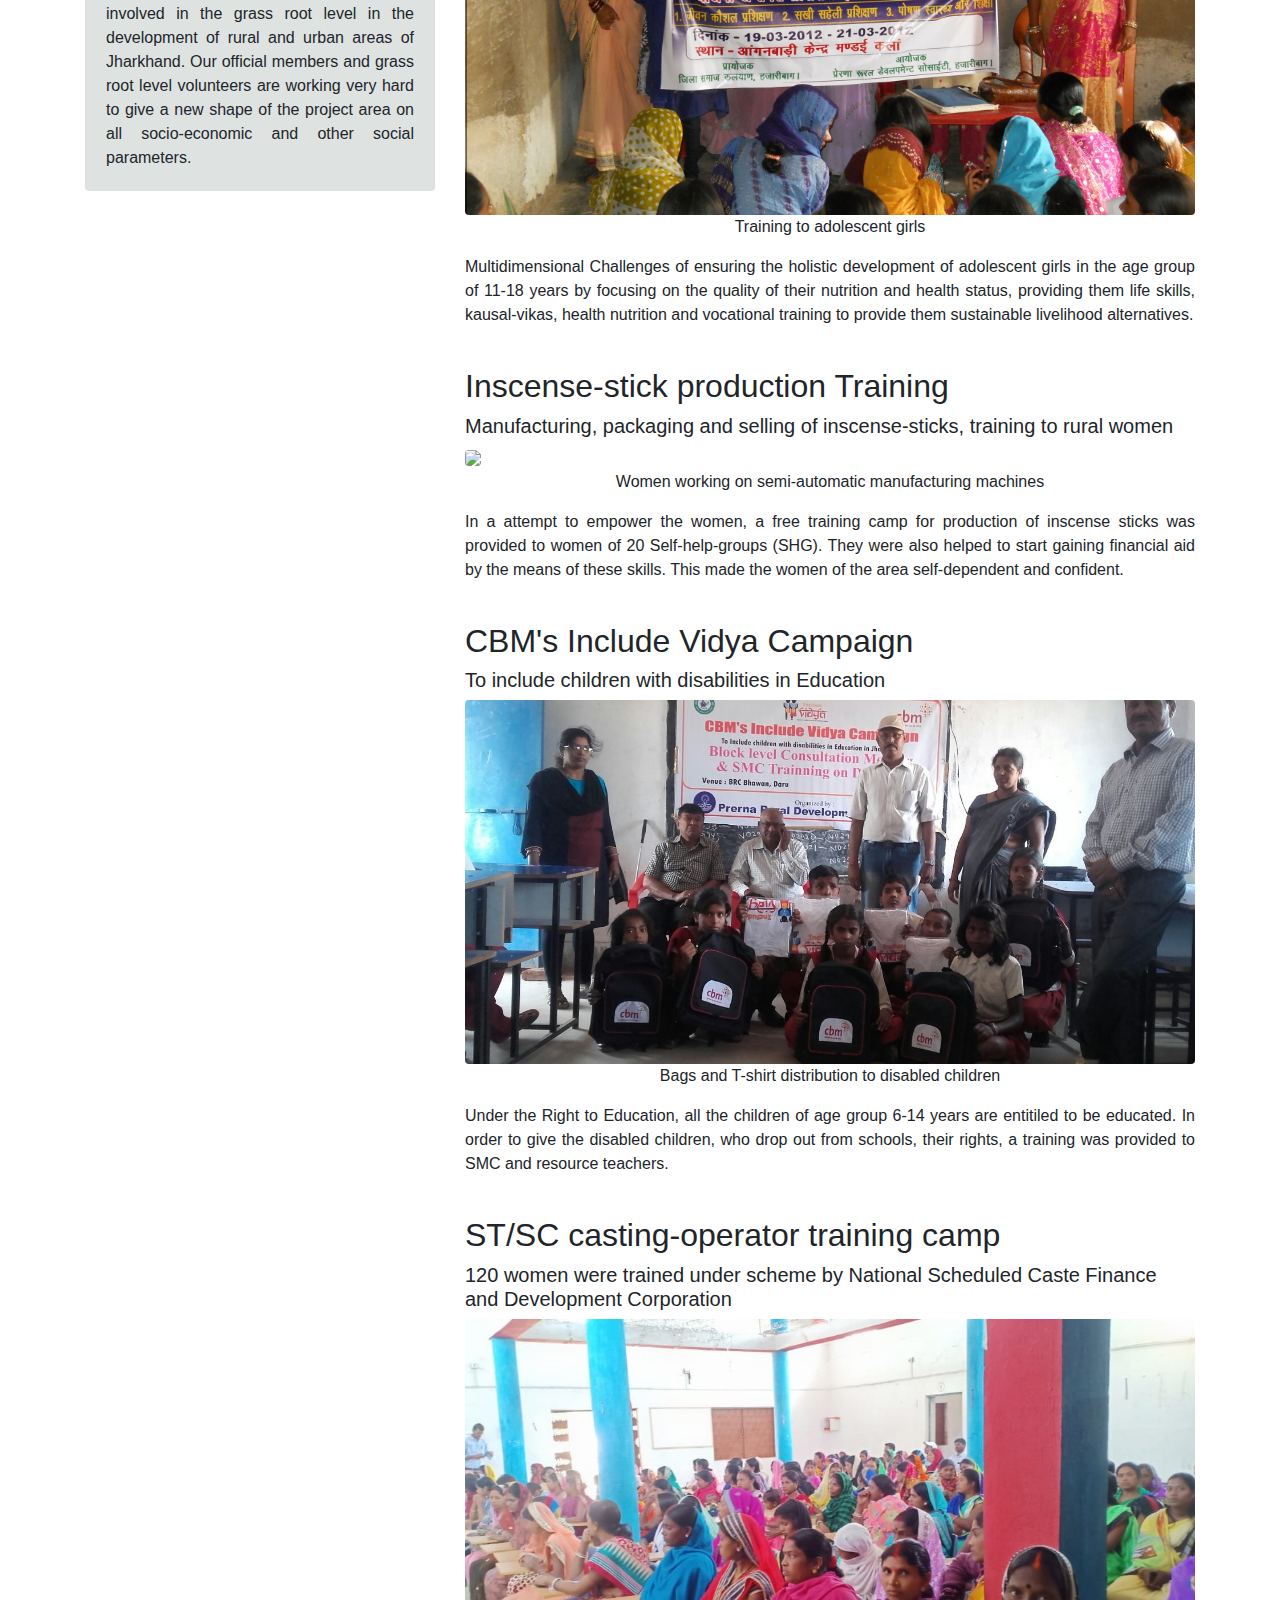
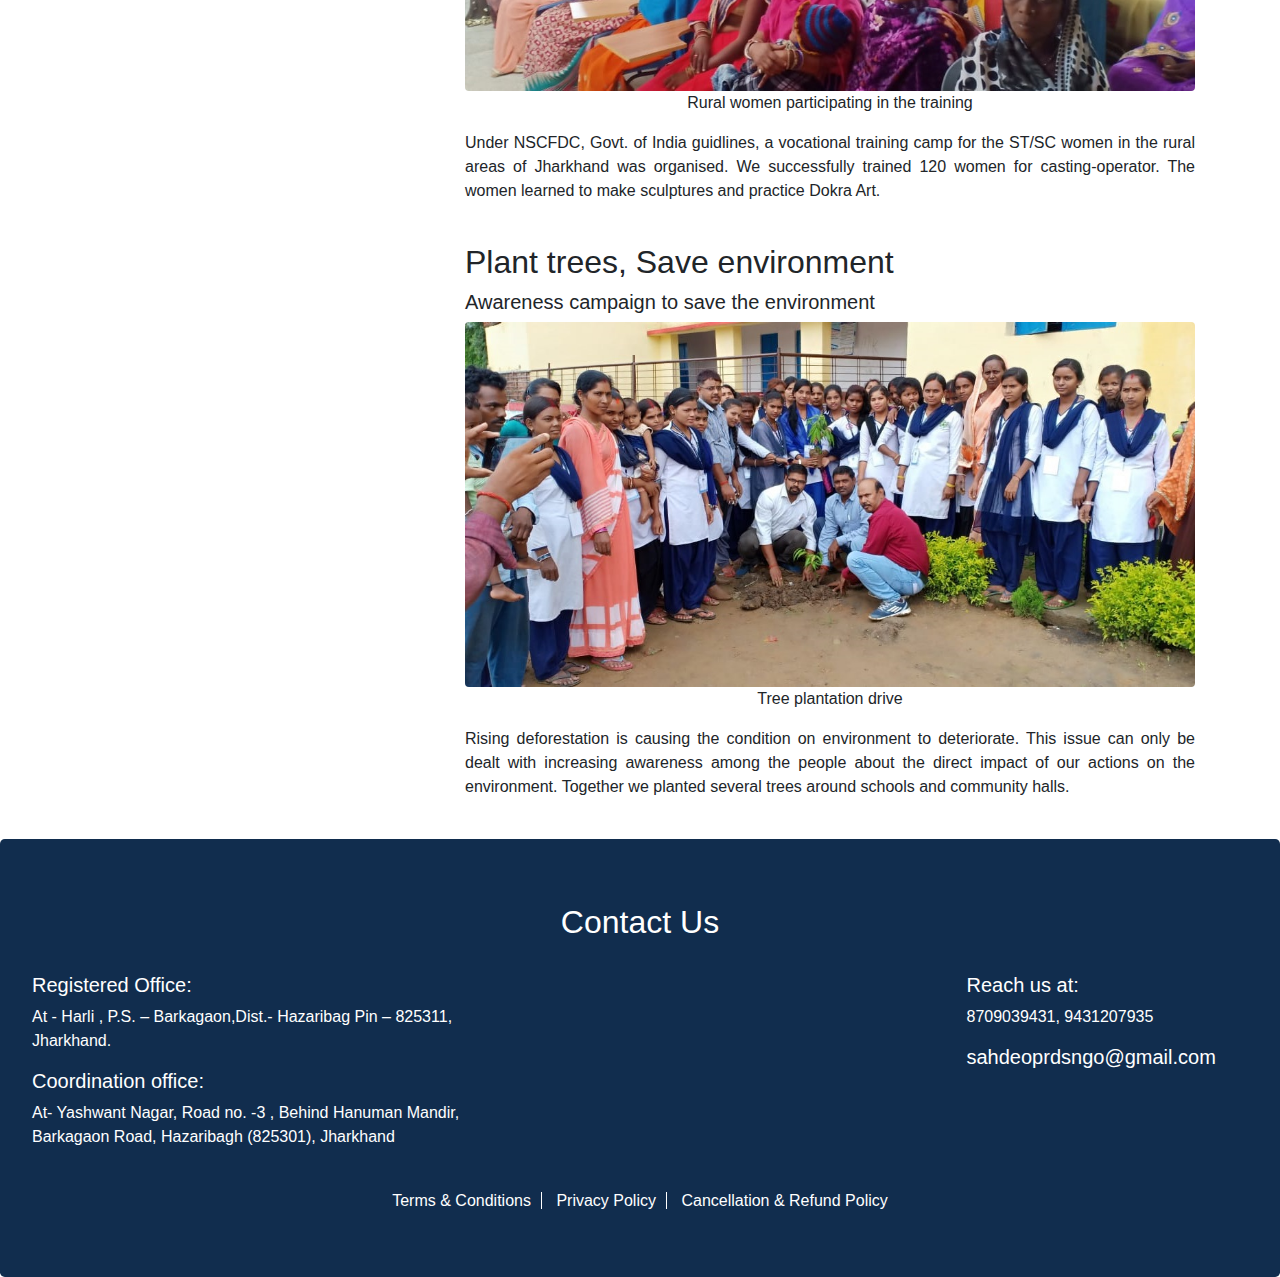
==== commit ddebecc1: "Update index.html" ====
--- a/index.html
+++ b/index.html
@@ -63,9 +63,9 @@
   <div class="collapse navbar-collapse" id="collapsibleNavbar">
 
     <ul class="navbar-nav">
-      <li class="nav-item dropdown">
+      <!--<li class="nav-item dropdown">
         <a class="nav-link dropdown-toggle" href="#" id="navbardrop" data-toggle="dropdown">Reports</a>
-        <div class="dropdown-menu">
+         <div class="dropdown-menu">
           <h5 class="dropdown-header">Audit Reports</h5>
           <a class="dropdown-item" href="Audit 2018-19.pdf">2018-19</a>
           <a class="dropdown-item" href="Audit 2017-18.pdf">2017-18</a>
@@ -76,12 +76,12 @@
           <a class="dropdown-item" href="Annual 2016-17.pdf">2016-17</a>
 
         </div>
+      </li> -->
+      <li class="nav-item">
+        <a class="nav-link" href="profile.html">Organisation Profile</a>
       </li>
       <li class="nav-item">
-        <a class="nav-link" href="op.pdf">Organisation Profile</a>
-      </li>
-      <li class="nav-item">
-        <a class="nav-link" href="#">Donate</a>
+        <a class="nav-link" href="https://www.cashfree.com/payme/prernards">Donate</a>
       </li>
       <li class="nav-item">
         <a class="nav-link" href="#contact">Contact Us</a>
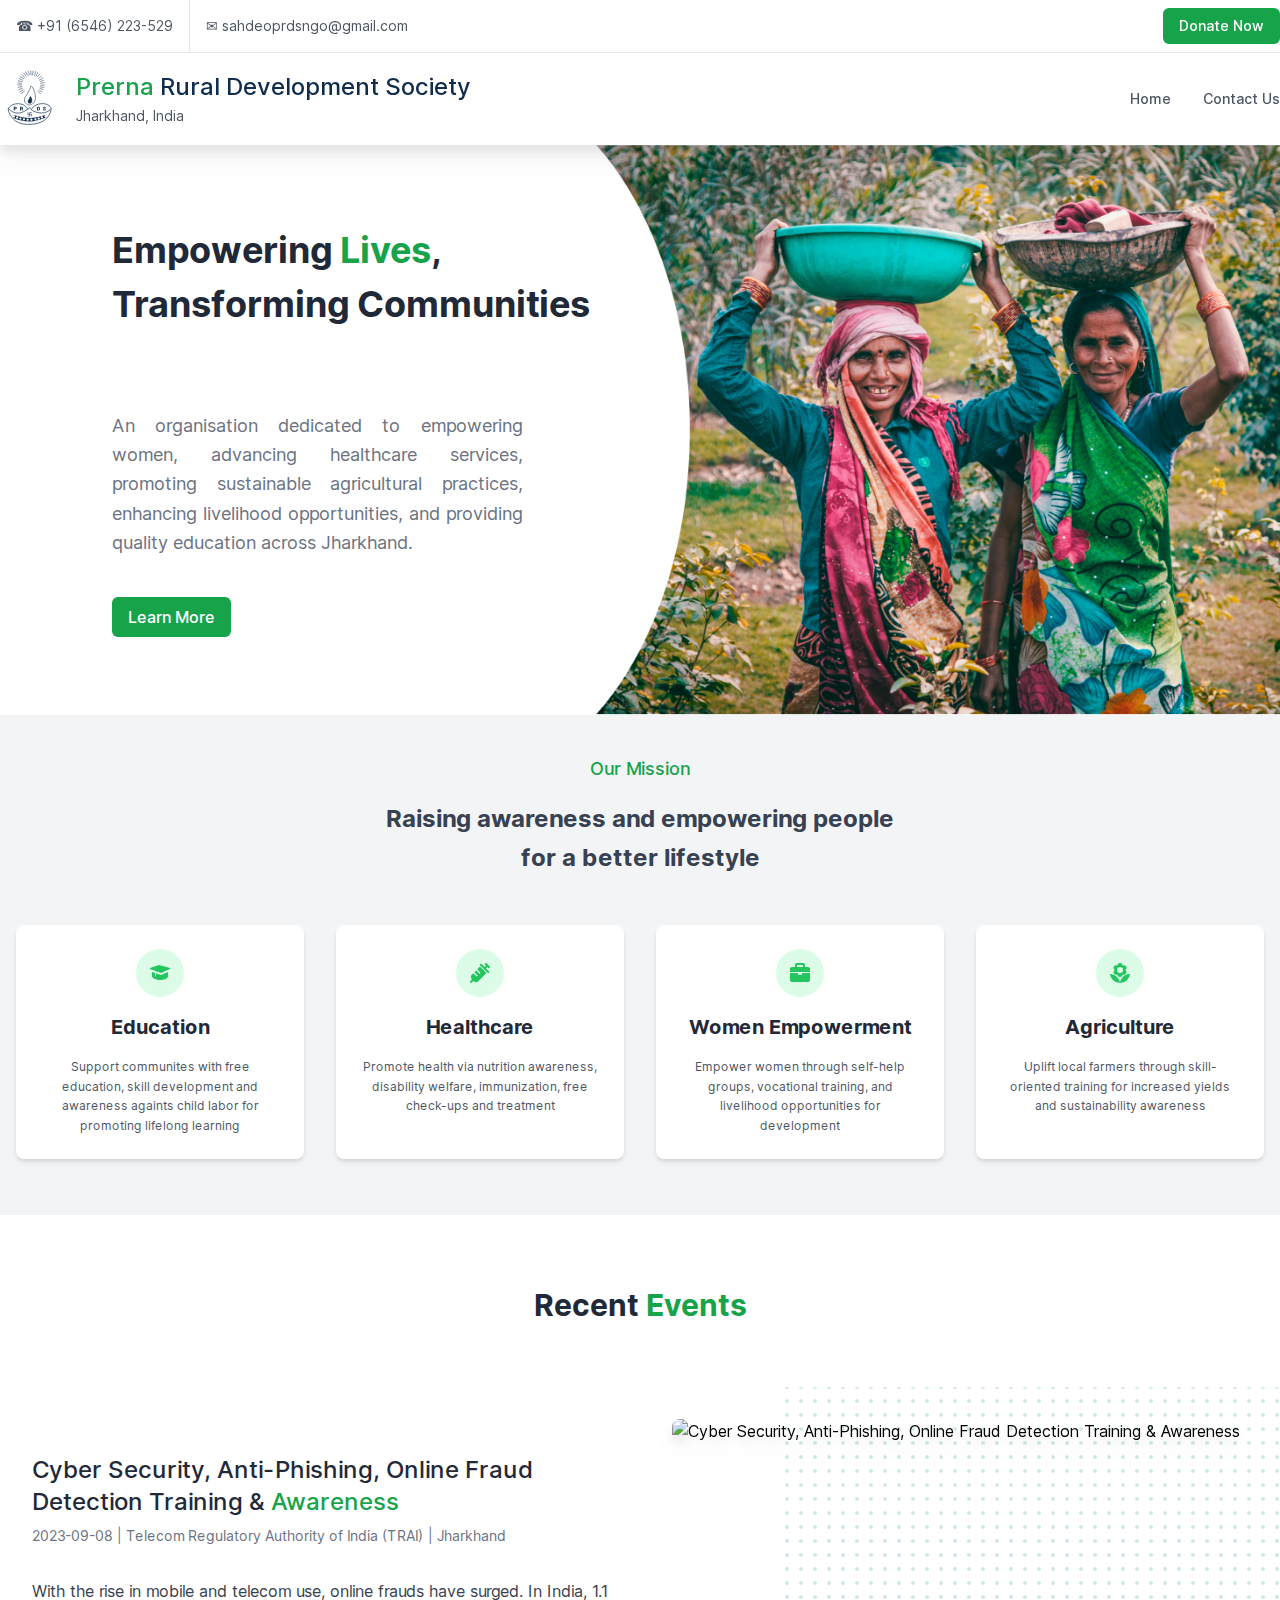
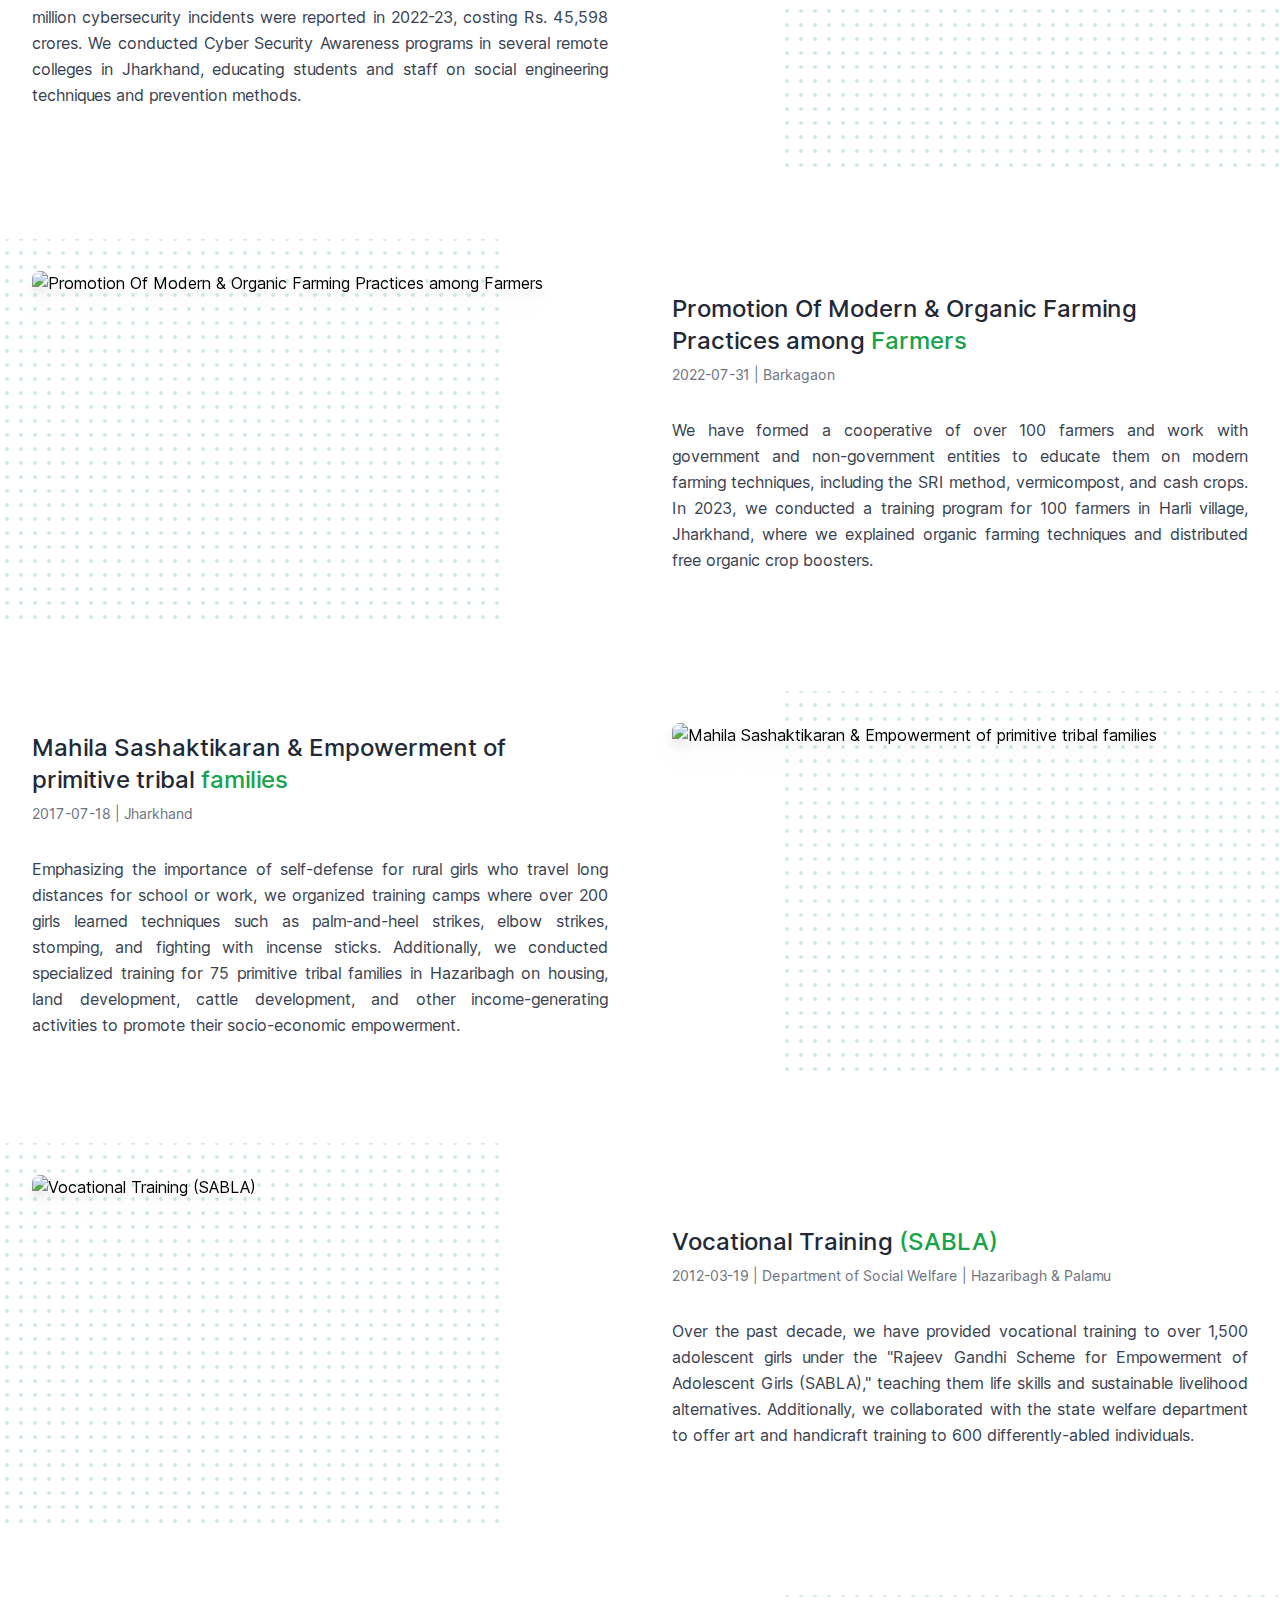
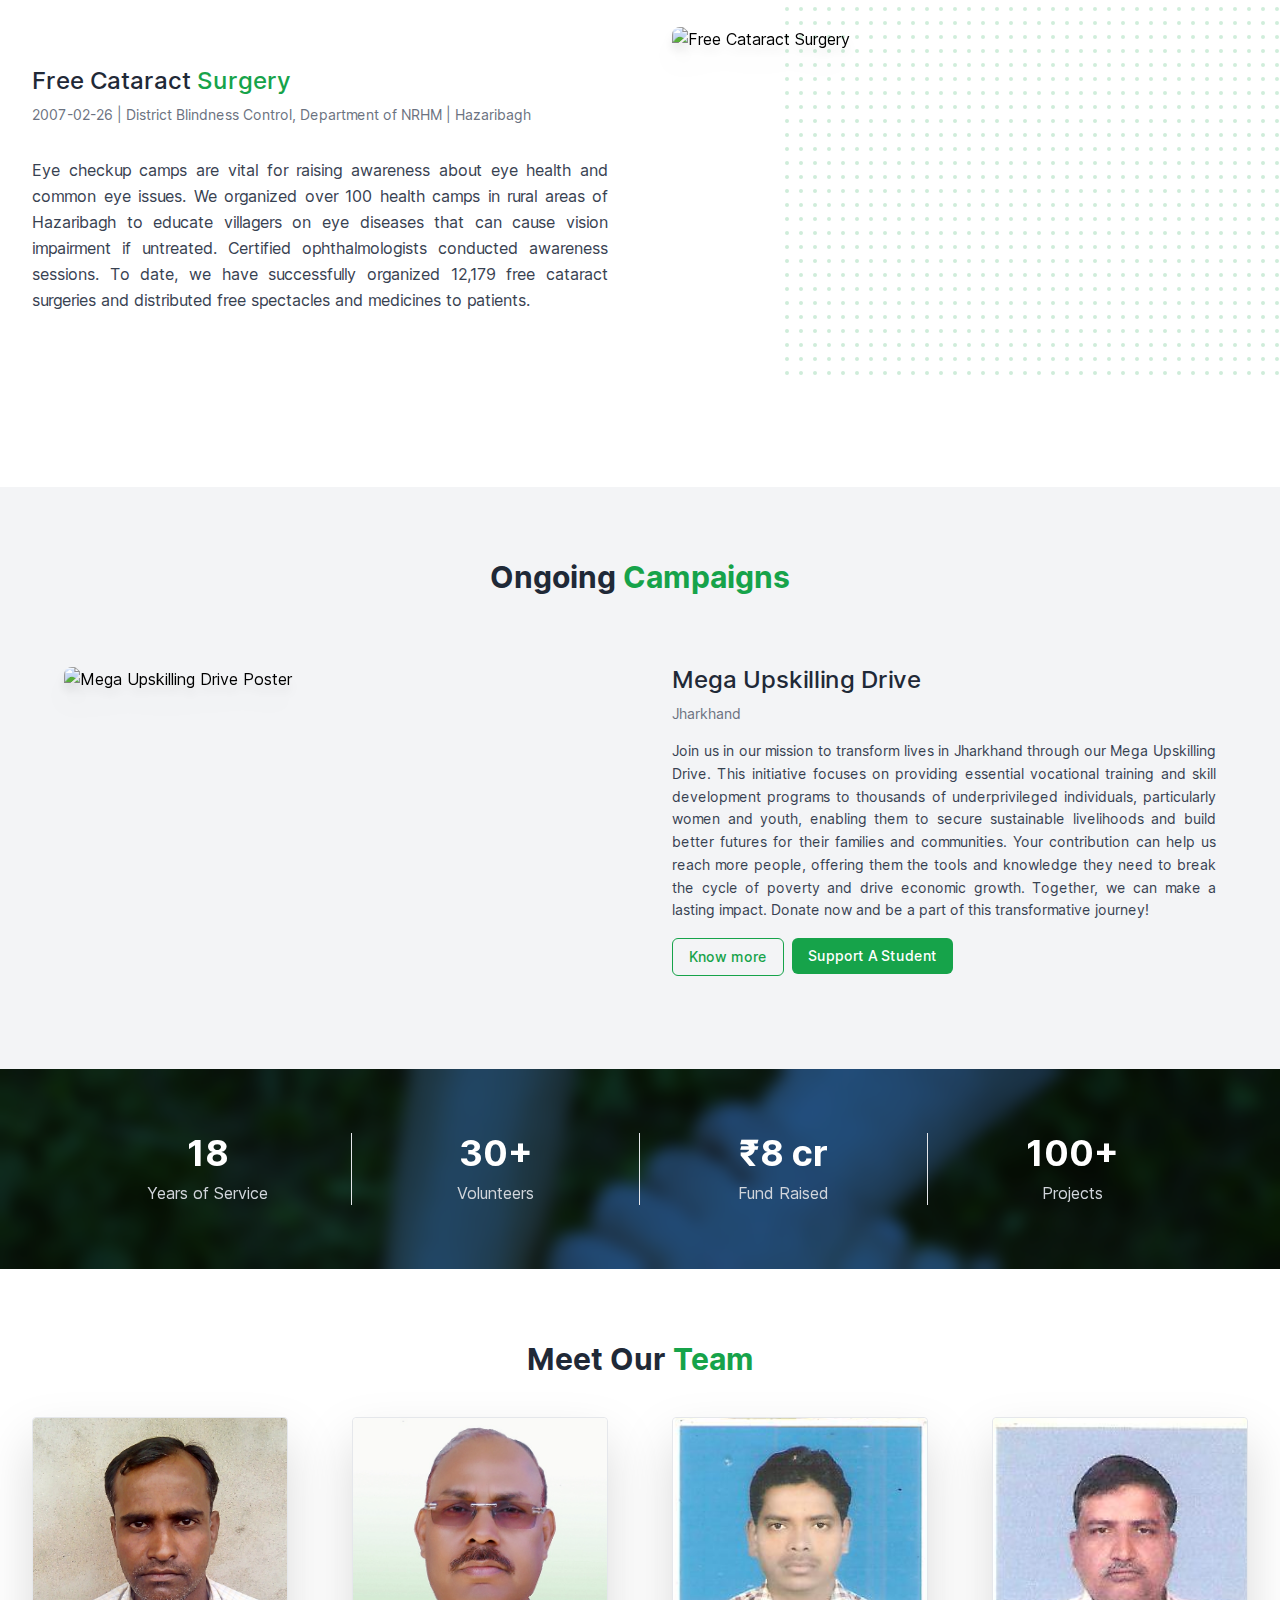
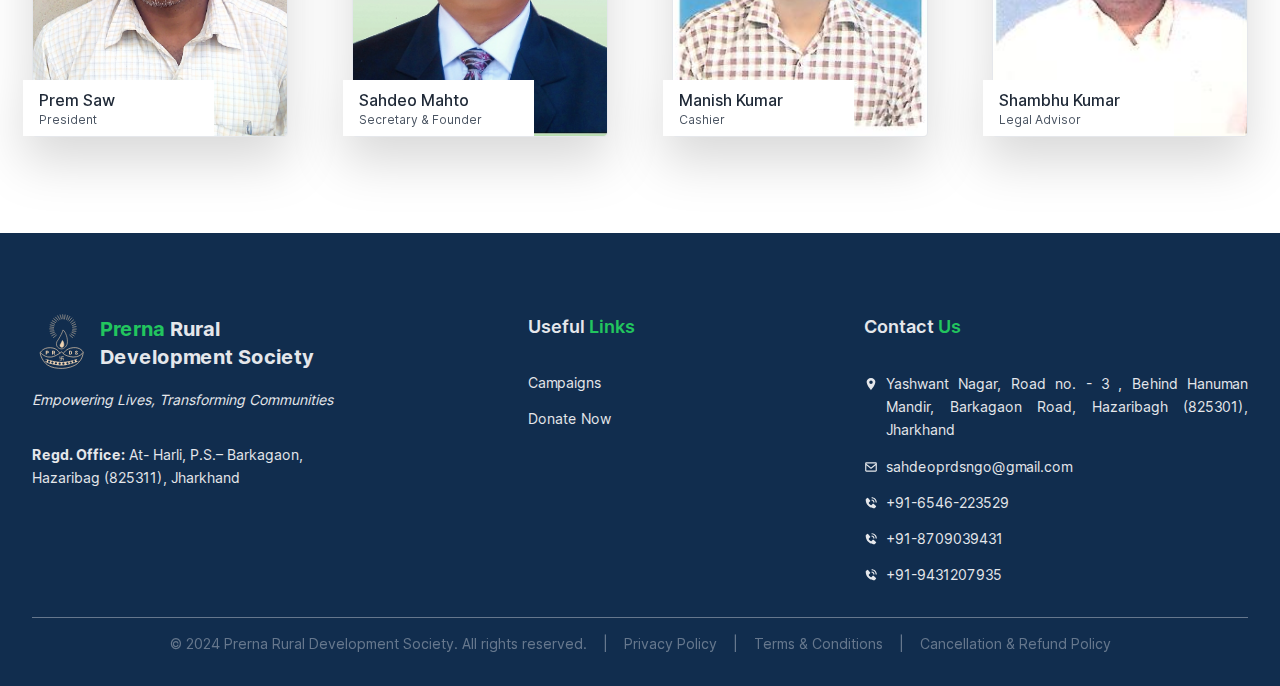
==== commit c1f8ded3: "release" ====
--- a/index.html
+++ b/index.html
@@ -1,221 +1,2 @@
-<!DOCTYPE html>
-<html lang="en">
-<head>
-  <title>Prerna Rural Development Society</title>
-  <meta charset="utf-8">
-  <meta name="viewport" content="width=device-width, initial-scale=1">
-  <link rel="stylesheet" href="https://maxcdn.bootstrapcdn.com/bootstrap/4.4.1/css/bootstrap.min.css">
-  <link rel="stylesheet" href="https://cdnjs.cloudflare.com/ajax/libs/animate.css/3.7.2/animate.min.css">
-  <script src="https://ajax.googleapis.com/ajax/libs/jquery/3.4.1/jquery.min.js"></script>
-  <script src="https://cdnjs.cloudflare.com/ajax/libs/popper.js/1.16.0/umd/popper.min.js"></script>
-  <script src="https://maxcdn.bootstrapcdn.com/bootstrap/4.4.1/js/bootstrap.min.js"></script>
-  <style>
-   #header {background:linear-gradient(90deg, rgba(2,0,36,1) 0%, rgba(17,45,78,0.8) 55%, rgba(17,45,78,0.1) 100%), url('header.jpg') center center no-repeat;
-  background-size: cover;
-  border-radius: 0px!important;
-  padding-right: 0px;}
-   body {scroll-behavior: smooth;}
-  .footer-link { padding:0px 10px; color: white;}
-  .fakeimg {
-    height: 200px;
-    background: #aaa;
-  }
-  .container-fluid {
-    padding-right: 0;
-    padding-left: 0;
-  }
-  .bg-dark {
-    background-color: #112d4e!important;
-  }
-  .navbar-nav .nav-link {
-    color: #ffffff!important;
-  }
-  
-  @media screen and (max-width: 480px) {
-    #logo {max-width: 60%;}
-    #header {background:linear-gradient(180deg, rgba(2,0,36,1) 0%, rgba(17,45,78,0.8) 55%, rgba(17,45,78,0.1) 100%), url('header.jpg') center center no-repeat;}
-
-  }
-  #logo {width: 80%;
-    max-width: 120px;
-    background: rgba(255,255,255,0.8);
-    border-radius: 100px;}
-  </style>
-</head>
-<body>
-<div class="jumbotron text-center" style="margin-bottom:0;" id="header">
-  <div class="row">
-    <div class="col-md-10">
-      <h1 class="animated fadeInDown" style="width: fit-content; font-size: 3rem; animation-duration: 3s; color: #f6f6f6; margin-bottom: 30px;">Prerna Rural Development Society</h1>
-      <p class="animated rotateInUpRight" style="letter-spacing: 0.04rem; color: #ffffff; animation-duration: 3s; width: fit-content;">The people not only aware the information but also invlolve in the development process for their peaceful and better life style</p>
-    </div>
-  <div class="col-md-2">
-    <img src="log.svg" class="img-fluid" id="logo" style="color: white;">
-  </div>
-  </div> 
-</div>
-
-<nav class="navbar navbar-expand-sm bg-dark navbar-dark" style="animation-duration: 2.5s;">
-  <a class="navbar-brand" href="">Home</a>
-  <button class="navbar-toggler" type="button" data-toggle="collapse" data-target="#collapsibleNavbar">
-    <span class="navbar-toggler-icon"></span>
-  </button>
-  <div class="collapse navbar-collapse" id="collapsibleNavbar">
-
-    <ul class="navbar-nav">
-      <!--<li class="nav-item dropdown">
-        <a class="nav-link dropdown-toggle" href="#" id="navbardrop" data-toggle="dropdown">Reports</a>
-         <div class="dropdown-menu">
-          <h5 class="dropdown-header">Audit Reports</h5>
-          <a class="dropdown-item" href="Audit 2018-19.pdf">2018-19</a>
-          <a class="dropdown-item" href="Audit 2017-18.pdf">2017-18</a>
-          <a class="dropdown-item" href="Audit 2016-17.pdf">2016-17</a>
-          <h5 class="dropdown-header">Annual Reports</h5>
-          <a class="dropdown-item" href="Annual 2018-19.pdf">2018-19</a>
-          <a class="dropdown-item" href="Annual 2017-18.pdf">2017-18</a>
-          <a class="dropdown-item" href="Annual 2016-17.pdf">2016-17</a>
-
-        </div>
-      </li> -->
-      <li class="nav-item">
-        <a class="nav-link" href="profile.html">Organisation Profile</a>
-      </li>
-      <li class="nav-item">
-        <a class="nav-link" href="https://www.cashfree.com/payme/prernards">Donate</a>
-      </li>
-      <li class="nav-item">
-        <a class="nav-link" href="#contact">Contact Us</a>
-      </li>    
-    </ul>
-  </div>  
-</nav>
-
-<div class="container-fluid animated slideInUp" style="animation-duration: 3.2s;">
-  <div id="demo" class="carousel slide" data-ride="carousel">
-
-  <!-- Indicators -->
-  <ul class="carousel-indicators">
-    <li data-target="#demo" data-slide-to="0" class="active"></li>
-    <li data-target="#demo" data-slide-to="1"></li>
-    <li data-target="#demo" data-slide-to="2"></li>
-  </ul>
-
-  <!-- The slideshow -->
-  <div class="carousel-inner">
-    <div class="carousel-item active">
-      <img src="1.jpg" alt="image1" style="width: 100%">
-    </div>
-    <div class="carousel-item">
-      <img src="2.jpg" alt="image2" style="width: 100%">
-    </div>.
-    <div class="carousel-item">
-      <img src="3.jpg" alt="image3" style="width: 100%">
-    </div>
-  </div>
-
-  <!-- Left and right controls -->
-  <a class="carousel-control-prev" href="#demo" data-slide="prev">
-    <span class="carousel-control-prev-icon"></span>
-  </a>
-  <a class="carousel-control-next" href="#demo" data-slide="next">
-    <span class="carousel-control-next-icon"></span>
-  </a>
-
-  </div>
-</div>
-
-<div class="container" style="margin-top:30px">
-   <div class="row">
-    <div class="col-sm-4">
-      <h2>About Us</h2>
-      <p style="text-align: justify; margin-bottom: 3rem; background-color: #dee3e2; padding: 10px;">Prerna Rural development society (PRDS) is an organization registered under the Societies Registration Act 1860, working in development field from 2006. We have been provided skills training to rural girls and women for better livelihood. We did many projects from support of state government and central government. We have very good rapport with district administration.</p>
-      
-      <hr class="d-sm-none">
-      <div class="card">
-        <img class="card-img-top" src="sm.jpg" alt="Card image" style="width:100%">
-        <div class="card-body" style="background-color: #dee3e2;">
-         <h4 class="card-title">Sahdeo Mahto</h4>
-         <h5 class="card-text">Secretary, PRDS</h5>
-         <p class="card-text" style="text-align: justify;">We are very thankful to our community, volunteers and management, who always
-involved in the grass root level in the development of rural and urban areas of Jharkhand. Our official
-members and grass root level volunteers are working very hard to give a new shape of the
-project area on all socio-economic and other social parameters. </p>
-      
-        </div>
-      </div>
-    </div>
-    <div class="col-sm-8">
-      <h2>Cataract Surgery Camp</h2>
-      <h5>12,000 poor people of the region were treated free of cost since 2007</h5>
-      <img class="rounded img-fluid" src="a1.jpg" style="width: 100%">
-      <p style="text-align: center;">Inauguration by Yashwant Sinha (then M.P. of Hazaribagh)</p>
-      <p style="text-align: justify;">The organisation organised free cataract surgery camp for the poor people. We arranged the doctors, medicines, test kits, lenses, etc to be used in the camp. We also provided free food and accommodation to the patients and their attendees.</p>
-      <br>
-      <h2>SABLA Program</h2>
-      <h5>Rajiv Gandhi Scheme for Empowerment of Adolescent Girls</h5>
-      <img class="rounded img-fluid" src="a2.jpg" style="width: 100%">
-      <p style="text-align: center;">Training to adolescent girls</p>
-      <p style="text-align: justify;">Multidimensional Challenges of ensuring the holistic development of adolescent girls in the age group of 11-18 years by focusing on the quality of their nutrition and health status, providing them life skills, kausal-vikas, health nutrition and vocational training to provide them sustainable livelihood alternatives.</p>
-      <br>
-      <h2>Inscense-stick production Training</h2>
-      <h5>Manufacturing, packaging and selling of inscense-sticks, training to rural women</h5>
-      <img class="rounded img-fluid" src="a3.jpg" style="width: 100%">
-      <p style="text-align: center;">Women working on semi-automatic manufacturing machines</p>
-      <p style="text-align: justify;">In a attempt to empower the women, a free training camp for production of inscense sticks was provided to women of 20 Self-help-groups (SHG). They were also helped to start gaining financial aid by the means of these skills. This made the women of the area self-dependent and confident.</p>
-      <br>
-      <h2>CBM's Include Vidya Campaign</h2>
-      <h5>To include children with disabilities in Education</h5>
-      <img class="rounded img-fluid" src="a4.jpg" style="width: 100%">
-      <p style="text-align: center;">Bags and T-shirt distribution to disabled children</p>
-      <p style="text-align: justify;">Under the Right to Education, all the children of age group 6-14 years are entitiled to be educated. In order to give the disabled children, who drop out from schools, their rights, a training was provided to SMC and resource teachers.</p>
-      <br>
-      <h2>ST/SC casting-operator training camp</h2>
-      <h5>120 women were trained under scheme by National Scheduled Caste Finance and Development Corporation</h5>
-      <img class="rounded img-fluid" src="a5.jpeg" style="width: 100%">
-      <p style="text-align: center;">Rural women participating in the training</p>
-      <p style="text-align: justify;">Under NSCFDC, Govt. of India guidlines, a vocational training camp for the ST/SC women in the rural areas of Jharkhand was organised. We successfully trained 120 women for casting-operator. The women learned to make sculptures and practice Dokra Art.</p>
-      <br>
-      <h2>Plant trees, Save environment</h2>
-      <h5>Awareness campaign to save the environment</h5>
-      <img class="rounded img-fluid" src="a6.jpg" style="width: 100%">
-      <p style="text-align: center;">Tree plantation drive</p>
-      <p style="text-align: justify;">Rising deforestation is causing the condition on environment to deteriorate. This issue can only be dealt with increasing awareness among the people about the direct impact of our actions on the environment. Together we planted several trees around schools and community halls.</p>
-      <br>
-    </div>
-  </div>
-</div>
-
-<div class="jumbotron text-left bg-dark" style="margin-bottom:0; color: #ffffff" id="contact">
-  <div class="row" style="display: block;">
-    <h2 style="text-align: center;">Contact Us</h2>
-  </div>
-  <br> 
-  <div class="row">
-    <div class="col-sm-5">
-     <h5>Registered Office:</h5>
-     <p>At - Harli , P.S. – Barkagaon,Dist.- Hazaribag
-        Pin – 825311, Jharkhand.</p>
-      <h5>Coordination office:</h5>
-      <p>At- Yashwant Nagar, Road no. -3 , Behind
-        Hanuman Mandir, Barkagaon Road, Hazaribagh (825301), Jharkhand</p>
-      
-      <br>
-    </div>
-    <div class="col-sm-4"></div>
-    <div class="col-sm-3">
-      <h5>Reach us at:</h5>
-      <p>8709039431, 9431207935</p>
-      <h5>sahdeoprdsngo@gmail.com</h5>
-      </div>
-    </div>
-    <div class="row">
-      <div class="container" style="justify-content: center; width: fit-content;">
-        <a href="tnc.html" class="footer-link" style="border-right: 0.5px solid white;">Terms & Conditions</a>
-        <a href="priv.html" class="footer-link" style="border-right: 0.5px solid white;">Privacy Policy</a>
-        <a href="ref.html" class="footer-link">Cancellation & Refund Policy</a>
-      </div>
-
-</div>
-
-</body>
-</html>
+<!DOCTYPE html><html lang="en"><head><meta charSet="utf-8"/><meta name="viewport" content="width=device-width, initial-scale=1"/><meta name="viewport" content="width=device-width, initial-scale=1"/><link rel="preload" href="/_next/static/media/c9a5bc6a7c948fb0-s.p.woff2" as="font" crossorigin="" type="font/woff2"/><link rel="preload" as="image" href="/images/heroHome.jpg"/><link rel="preload" as="image" href="/images/PremSaw.jpg"/><link rel="preload" as="image" href="/images/SahdeoMahto.jpg"/><link rel="preload" as="image" href="/images/ManishKumar.bmp"/><link rel="preload" as="image" href="/images/ShambhuKumar.bmp"/><link rel="preload" as="image" href="/prdsLogo.svg"/><link rel="preload" as="image" href="https://res.cloudinary.com/dqdtitoiv/image/upload/f_auto,q_auto/v1/Events/x9fxbqgpmffruxe5bnj7"/><link rel="preload" as="image" href="https://res.cloudinary.com/dqdtitoiv/image/upload/f_auto,q_auto/v1/Events/filf8oykp7fw98j5e1g0"/><link rel="preload" as="image" href="https://res.cloudinary.com/dqdtitoiv/image/upload/f_auto,q_auto/v1/Events/z5pomn799c8bndbond9i"/><link rel="preload" as="image" href="https://res.cloudinary.com/dqdtitoiv/image/upload/f_auto,q_auto/v1/Events/rhyaqueox7olifqvqfr4"/><link rel="stylesheet" href="/_next/static/css/93d45b2efcd65136.css" data-precedence="next"/><link rel="preload" as="script" fetchPriority="low" href="/_next/static/chunks/webpack-77ce0e0e28f55d28.js"/><script src="/_next/static/chunks/fd9d1056-2821b0f0cabcd8bd.js" async=""></script><script src="/_next/static/chunks/23-9cefcdc0615b541e.js" async=""></script><script src="/_next/static/chunks/main-app-628b0c3531762647.js" async=""></script><script src="/_next/static/chunks/515-8c3bdf60cddb1463.js" async=""></script><script src="/_next/static/chunks/app/layout-4cca3ae281155fa8.js" async=""></script><link rel="preload" as="image" href="https://res.cloudinary.com/dqdtitoiv/image/upload/f_auto,q_auto/v1/Events/zlnjfriymayu6f7qr7u0"/><link rel="preload" as="image" href="https://res.cloudinary.com/dqdtitoiv/image/upload/f_auto,q_auto/v1/Campaigns/tcsmaikb899noqlbopk7"/><title>Prerna Rural Development Society</title><meta name="description" content="Empowering rural communities through education, training, and sustainable development initiatives."/><link rel="icon" href="/favicon.ico"/><title>Create Next App</title><meta name="description" content="Generated by create next app"/><meta name="next-size-adjust"/><script src="/_next/static/chunks/polyfills-78c92fac7aa8fdd8.js" noModule=""></script></head><body class="__className_aaf875"><nav class="drop-shadow-xl bg-white" style="z-index:1000"><div class="flex container mx-auto border-b items-center"><a href="tel:+916546223529" class="border-r p-4 text-sm text-gray-600">☎ +91 (6546) 223-529</a><a href="mailto:sahdeoprdsngo@gmail.com" class="p-4 text-sm text-gray-600">✉ sahdeoprdsngo@gmail.com</a><a href="https://www.cashfree.com/payme/prernards" target="_blank" class="ml-auto"><button class="primary-btn  text-sm">Donate Now</button></a></div><div class="flex gap-4 py-4 container mx-auto items-center"><img alt="prds logo" loading="lazy" width="60" height="60" decoding="async" data-nimg="1" style="color:transparent" src="/prdsLogo.svg"/><p style="color:#112d4e"><span class="text-2xl font-medium"><span class="text-green-600">Prerna</span> Rural Development Society</span><br/><span class="text-sm text-gray-600">Jharkhand, India</span></p><div class="ml-auto flex gap-8"><a href="/" class="text-sm text-gray-600 font-medium hover:text-green-600 transition-colors duration-200">Home</a><a href="#contact-us" class="text-sm text-gray-600 font-medium hover:text-green-600 transition-colors duration-200">Contact Us</a></div></div></nav><div class="flex bg-white"><div class="w-2/6 z-10 -mr-24 ml-24 pl-4 py-10 flex flex-col justify-center items-start"><p class="text-4xl font-bold text-gray-800 leading-normal whitespace-nowrap">Empowering <span class="text-green-600">Lives</span>, <br/>Transforming Communities</p><p class="text-lg text-gray-500 leading-relaxed mt-20 text-justify ">An organisation dedicated to empowering women, advancing healthcare services, promoting sustainable agricultural practices, enhancing livelihood opportunities, and providing quality education across Jharkhand.</p><a href="#our-mission"><button class="primary-btn mt-10">Learn More</button></a></div><img src="/images/heroHome.jpg" alt="women welfare in jharkhand" class="w-4/6"/></div><div class="bg-gray-100 py-10" id="our-mission"><div class="container mx-auto"><p class="text-center text-green-600 text-lg font-medium">Our Mission</p><p class="my-4 text-center text-gray-700 text-2xl font-bold leading-relaxed">Raising awareness and empowering people <br/> for a better lifestyle</p><div class="flex mt-8"><div class="w-1/4 p-4"><div class="bg-white p-6 rounded-lg shadow-md h-full"><div class="flex items-center justify-center h-12 w-12 rounded-full bg-green-100 text-green-500 mb-4 mx-auto"><svg stroke="currentColor" fill="currentColor" stroke-width="0" viewBox="0 0 24 24" height="24" width="24" xmlns="http://www.w3.org/2000/svg"><path d="M2 7v1l11 4 9-4V7L11 4z"></path><path d="M4 11v4.267c0 1.621 4.001 3.893 9 3.734 4-.126 6.586-1.972 7-3.467.024-.089.037-.178.037-.268V11L13 14l-5-1.667v3.213l-1-.364V12l-3-1z"></path></svg></div><p class="text-xl font-bold text-gray-800 text-center">Education</p><p class="text-gray-600 mt-4 text-center text-xs leading-relaxed">Support communites with free education, skill development and awareness againts child labor for promoting lifelong learning</p></div></div><div class="w-1/4 p-4"><div class="bg-white p-6 rounded-lg shadow-md h-full"><div class="flex items-center justify-center h-12 w-12 rounded-full bg-green-100 text-green-500 mb-4 mx-auto"><svg stroke="currentColor" fill="currentColor" stroke-width="0" viewBox="0 0 24 24" height="24" width="24" xmlns="http://www.w3.org/2000/svg"><path d="M12 5.61 9.24 8.35l3.31 3.31-1.06 1.06-3.31-3.31-1.77 1.77 3.31 3.31-1.06 1.06-3.31-3.31-2 2A2 2 0 0 0 3 16.66l1 1.89-2.25 2.29 1.41 1.41L5.45 20l1.89 1a2 2 0 0 0 1 .26 2 2 0 0 0 1.42-.59L18.39 12zm7.8 3.59-1.79-1.8 1.42-1.41 1.41 1.41 1.41-1.41-4.24-4.24-1.41 1.41 1.41 1.42-1.41 1.41-1.8-1.79-1.74-1.75-1.41 1.42 1.03 1.03v.01l6.41 6.41h.01l1.03 1.03 1.42-1.41-1.74-1.74h-.01z"></path></svg></div><p class="text-xl font-bold text-gray-800 text-center">Healthcare</p><p class="text-gray-600 mt-4 text-center text-xs leading-relaxed">Promote health via nutrition awareness, disability welfare, immunization, free check-ups and treatment</p></div></div><div class="w-1/4 p-4"><div class="bg-white p-6 rounded-lg shadow-md h-full"><div class="flex items-center justify-center h-12 w-12 rounded-full bg-green-100 text-green-500 mb-4 mx-auto"><svg stroke="currentColor" fill="currentColor" stroke-width="0" viewBox="0 0 24 24" height="24" width="24" xmlns="http://www.w3.org/2000/svg"><path d="M20 6h-3V4c0-1.103-.897-2-2-2H9c-1.103 0-2 .897-2 2v2H4c-1.103 0-2 .897-2 2v3h20V8c0-1.103-.897-2-2-2zM9 4h6v2H9V4zm5 10h-4v-2H2v7c0 1.103.897 2 2 2h16c1.103 0 2-.897 2-2v-7h-8v2z"></path></svg></div><p class="text-xl font-bold text-gray-800 text-center">Women Empowerment</p><p class="text-gray-600 mt-4 text-center text-xs leading-relaxed">Empower women through self-help groups, vocational training, and livelihood opportunities for development</p></div></div><div class="w-1/4 p-4"><div class="bg-white p-6 rounded-lg shadow-md h-full"><div class="flex items-center justify-center h-12 w-12 rounded-full bg-green-100 text-green-500 mb-4 mx-auto"><svg stroke="currentColor" fill="currentColor" stroke-width="0" viewBox="0 0 24 24" height="24" width="24" xmlns="http://www.w3.org/2000/svg"><path d="M10.84 21.871 12 22a10.221 10.221 0 0 0-9.013-8.891L2 13l.021.173a10.001 10.001 0 0 0 8.819 8.698zm11.139-8.698L22 13l-.987.109c-4.7.523-8.427 4.2-9.013 8.891l1.16-.129a10.001 10.001 0 0 0 8.819-8.698zM18.063 5.5a2.5 2.5 0 0 0-3.415-.915c-.062.035-.111.081-.168.121.005-.069.02-.136.02-.206a2.5 2.5 0 1 0-5 0c0 .07.015.137.021.206-.057-.04-.107-.086-.168-.121a2.5 2.5 0 0 0-2.5 4.33c.061.035.126.056.188.085-.062.029-.127.05-.188.085a2.5 2.5 0 0 0 2.5 4.33c.062-.035.111-.081.168-.121-.006.069-.021.136-.021.206a2.5 2.5 0 1 0 5 0c0-.07-.015-.137-.021-.206.057.04.106.086.168.121a2.5 2.5 0 0 0 2.5-4.33c-.061-.035-.126-.056-.188-.085.063-.029.127-.05.188-.085a2.5 2.5 0 0 0 .916-3.415zM12 12a3 3 0 1 1 0-6 3 3 0 0 1 0 6z"></path></svg></div><p class="text-xl font-bold text-gray-800 text-center">Agriculture</p><p class="text-gray-600 mt-4 text-center text-xs leading-relaxed">Uplift local farmers through skill-oriented training for increased yields and sustainability awareness</p></div></div></div></div></div><div class="container mx-auto py-10"><h2 class="text-gray-800 text-center font-bold text-3xl mt-8 mb-10">Recent <span class="text-green-600">Events</span></h2><div class="flex rounded my-16 " style="background:url(&#x27;/bgDots.svg&#x27;) no-repeat right bottom"><div class="w-1/2 flex flex-col justify-center py-4 px-8"><h2 class="text-2xl font-medium mb-2 text-gray-800">Cyber Security, Anti-Phishing, Online Fraud Detection Training &amp; <span class="text-green-600">Awareness</span></h2><p class="text-sm mb-8 text-gray-500">2023-09-08<!-- --> | <!-- -->Telecom Regulatory Authority of India
+(TRAI) | Jharkhand</p><p class="text-gray-700 leading-relaxed text-justify">With the rise in mobile and telecom use, online frauds have surged. In India, 1.1 million cybersecurity incidents were reported in 2022-23, costing Rs. 45,598 crores. We conducted Cyber Security Awareness programs in several remote colleges in Jharkhand, educating students and staff on social engineering techniques and prevention methods.</p></div><div class="w-1/2 p-8"><img src="https://res.cloudinary.com/dqdtitoiv/image/upload/f_auto,q_auto/v1/Events/x9fxbqgpmffruxe5bnj7" alt="Cyber Security, Anti-Phishing, Online Fraud Detection Training &amp; Awareness" class="w-full rounded-lg drop-shadow-xl" style="aspect-ratio:16/9"/></div></div><div class="flex rounded my-16 flex-row-reverse" style="background:url(&#x27;/bgDots.svg&#x27;) no-repeat left bottom"><div class="w-1/2 flex flex-col justify-center py-4 px-8"><h2 class="text-2xl font-medium mb-2 text-gray-800">Promotion Of Modern &amp; Organic Farming Practices among <span class="text-green-600">Farmers</span></h2><p class="text-sm mb-8 text-gray-500">2022-07-31<!-- --> | <!-- -->Barkagaon</p><p class="text-gray-700 leading-relaxed text-justify">We have formed a cooperative of over 100 farmers and work with government and non-government entities to educate them on modern farming techniques, including the SRI method, vermicompost, and cash crops. In 2023, we conducted a training program for 100 farmers in Harli village, Jharkhand, where we explained organic farming techniques and distributed free organic crop boosters.</p></div><div class="w-1/2 p-8"><img src="https://res.cloudinary.com/dqdtitoiv/image/upload/f_auto,q_auto/v1/Events/filf8oykp7fw98j5e1g0" alt="Promotion Of Modern &amp; Organic Farming Practices among Farmers" class="w-full rounded-lg drop-shadow-xl" style="aspect-ratio:16/9"/></div></div><div class="flex rounded my-16 " style="background:url(&#x27;/bgDots.svg&#x27;) no-repeat right bottom"><div class="w-1/2 flex flex-col justify-center py-4 px-8"><h2 class="text-2xl font-medium mb-2 text-gray-800">Mahila Sashaktikaran &amp; Empowerment of primitive tribal <span class="text-green-600">families</span></h2><p class="text-sm mb-8 text-gray-500">2017-07-18<!-- --> | <!-- -->Jharkhand</p><p class="text-gray-700 leading-relaxed text-justify">Emphasizing the importance of self-defense for rural girls who travel long distances for school or work, we organized training camps where over 200 girls learned techniques such as palm-and-heel strikes, elbow strikes, stomping, and fighting with incense sticks. Additionally, we conducted specialized training for 75 primitive tribal families in Hazaribagh on housing, land development, cattle development, and other income-generating activities to promote their socio-economic empowerment.</p></div><div class="w-1/2 p-8"><img src="https://res.cloudinary.com/dqdtitoiv/image/upload/f_auto,q_auto/v1/Events/z5pomn799c8bndbond9i" alt="Mahila Sashaktikaran &amp; Empowerment of primitive tribal families" class="w-full rounded-lg drop-shadow-xl" style="aspect-ratio:16/9"/></div></div><div class="flex rounded my-16 flex-row-reverse" style="background:url(&#x27;/bgDots.svg&#x27;) no-repeat left bottom"><div class="w-1/2 flex flex-col justify-center py-4 px-8"><h2 class="text-2xl font-medium mb-2 text-gray-800">Vocational Training <span class="text-green-600">(SABLA)</span></h2><p class="text-sm mb-8 text-gray-500">2012-03-19<!-- --> | <!-- -->Department of Social Welfare | Hazaribagh &amp; Palamu </p><p class="text-gray-700 leading-relaxed text-justify">Over the past decade, we have provided vocational training to over 1,500 adolescent girls under the &quot;Rajeev Gandhi Scheme for Empowerment of Adolescent Girls (SABLA),&quot; teaching them life skills and sustainable livelihood alternatives. Additionally, we collaborated with the state welfare department to offer art and handicraft training to 600 differently-abled individuals.</p></div><div class="w-1/2 p-8"><img src="https://res.cloudinary.com/dqdtitoiv/image/upload/f_auto,q_auto/v1/Events/rhyaqueox7olifqvqfr4" alt="Vocational Training (SABLA)" class="w-full rounded-lg drop-shadow-xl" style="aspect-ratio:16/9"/></div></div><div class="flex rounded my-16 " style="background:url(&#x27;/bgDots.svg&#x27;) no-repeat right bottom"><div class="w-1/2 flex flex-col justify-center py-4 px-8"><h2 class="text-2xl font-medium mb-2 text-gray-800">Free Cataract <span class="text-green-600">Surgery</span></h2><p class="text-sm mb-8 text-gray-500">2007-02-26<!-- --> | <!-- -->District Blindness Control, Department of NRHM | Hazaribagh</p><p class="text-gray-700 leading-relaxed text-justify">Eye checkup camps are vital for raising awareness about eye health and common eye issues. We organized over 100 health camps in rural areas of Hazaribagh to educate villagers on eye diseases that can cause vision impairment if untreated. Certified ophthalmologists conducted awareness sessions. To date, we have successfully organized 12,179 free cataract surgeries and distributed free spectacles and medicines to patients.</p></div><div class="w-1/2 p-8"><img src="https://res.cloudinary.com/dqdtitoiv/image/upload/f_auto,q_auto/v1/Events/zlnjfriymayu6f7qr7u0" alt="Free Cataract Surgery" class="w-full rounded-lg drop-shadow-xl" style="aspect-ratio:16/9"/></div></div></div><div class="p-8 bg-gray-100" id="campaigns"><div class="container mx-auto"><h2 class="text-gray-800 text-center font-bold text-3xl mt-10 mb-10">Ongoing <span class="text-green-600">Campaigns</span></h2><div class="flex my-8 items-center"><div class="w-1/2 p-8"><a href="https://res.cloudinary.com/dqdtitoiv/image/upload/f_auto,q_auto/v1/Campaigns/tcsmaikb899noqlbopk7" target="_blank"><img src="https://res.cloudinary.com/dqdtitoiv/image/upload/f_auto,q_auto/v1/Campaigns/tcsmaikb899noqlbopk7" alt="Mega Upskilling Drive Poster" class="w-full rounded-lg drop-shadow-xl" style="aspect-ratio:16/9"/></a></div><div class="w-1/2 py-4 px-8"><h2 class="text-2xl font-medium mb-2 text-gray-800">Mega Upskilling Drive</h2><p class="text-sm mb-4 text-gray-500">Jharkhand</p><p class="text-gray-700 leading-relaxed text-justify text-sm">Join us in our mission to transform lives in Jharkhand through our Mega Upskilling Drive. This initiative focuses on providing essential vocational training and skill development programs to thousands of underprivileged individuals, particularly women and youth, enabling them to secure sustainable livelihoods and build better futures for their families and communities. Your contribution can help us reach more people, offering them the tools and knowledge they need to break the cycle of poverty and drive economic growth. Together, we can make a lasting impact. Donate now and be a part of this transformative journey!</p><div class="flex gap-2"><a href="https://drive.google.com/file/d/1vQr-C-xbFXb5My6o4nRWUQjNxNyJ96T_/view?usp=sharing" target="_blank"><button class="outline-btn max-w-max text-sm mt-4">Know more</button></a><a href="https://www.cashfree.com/payme/prernards" target="_blank"><button class="primary-btn max-w-max text-sm mt-4">Support A Student</button></a></div></div></div></div></div><div class="bg-blend-overlay bg-cover bg-center bg-no-repeat" style="background:url(&#x27;/images/helpingHands.jpg&#x27;) #112d4e"><div class="backdrop-blur p-16"><div class="container mx-auto flex text-white"><div class="w-1/4 text-center border-r"><h2 class="text-4xl font-bold">18</h2><p class="text-gray-300 mt-2">Years of Service</p></div><div class="w-1/4 text-center border-r"><h2 class="text-4xl font-bold">30+</h2><p class="text-gray-300 mt-2">Volunteers</p></div><div class="w-1/4 text-center border-r"><h2 class="text-4xl font-bold">₹8 cr</h2><p class="text-gray-300 mt-2">Fund Raised</p></div><div class="w-1/4 text-center "><h2 class="text-4xl font-bold">100+</h2><p class="text-gray-300 mt-2">Projects</p></div></div></div></div><div class="p-8 mx-auto container"><h2 class="text-gray-800 text-center font-bold text-3xl mt-10 mb-10">Meet Our <span class="text-green-600">Team</span></h2><div class="flex gap-16 mt-8 mb-16"><div class="drop-shadow-2xl rounded w-1/4 h-80 relative border"><img src="/images/PremSaw.jpg" alt="Prem Saw Profile" class="w-full h-full object-cover object-top rounded"/><div class="px-4 py-2 bg-white absolute bottom-0 w-3/4 -bottom-5 -left-2.5"><p class="text-gray-800 font-medium">Prem Saw</p><p class="text-gray-600 text-xs">President</p></div></div><div class="drop-shadow-2xl rounded w-1/4 h-80 relative border"><img src="/images/SahdeoMahto.jpg" alt="Sahdeo Mahto Profile" class="w-full h-full object-cover object-top rounded"/><div class="px-4 py-2 bg-white absolute bottom-0 w-3/4 -bottom-5 -left-2.5"><p class="text-gray-800 font-medium">Sahdeo Mahto</p><p class="text-gray-600 text-xs">Secretary &amp; Founder</p></div></div><div class="drop-shadow-2xl rounded w-1/4 h-80 relative border"><img src="/images/ManishKumar.bmp" alt="Manish Kumar Profile" class="w-full h-full object-cover object-top rounded"/><div class="px-4 py-2 bg-white absolute bottom-0 w-3/4 -bottom-5 -left-2.5"><p class="text-gray-800 font-medium">Manish Kumar</p><p class="text-gray-600 text-xs">Cashier</p></div></div><div class="drop-shadow-2xl rounded w-1/4 h-80 relative border"><img src="/images/ShambhuKumar.bmp" alt="Shambhu Kumar Profile" class="w-full h-full object-cover object-top rounded"/><div class="px-4 py-2 bg-white absolute bottom-0 w-3/4 -bottom-5 -left-2.5"><p class="text-gray-800 font-medium">Shambhu Kumar</p><p class="text-gray-600 text-xs">Legal Advisor</p></div></div></div></div><footer class="px-8 pt-20 pb-8 text-gray-200" style="background-color:#112d4e"><div class="container mx-auto flex gap-8 mb-8"><div class="flex-1"><div class="flex items-center"><img src="/prdsLogo.svg" alt="Prerna Rural Development Society" width="60" height="60" style="filter:invert(1)"/><h2 class="text-xl font-bold ml-2"><span class="text-green-500">Prerna</span> Rural <br/>Development Society</h2></div><div class="text-sm text-justify leading-relaxed"><p class="mt-4 italic">Empowering Lives, Transforming Communities</p><p class="mt-8"><b>Regd. Office:</b> At- Harli, P.S.– Barkagaon,<br/> Hazaribag (825311), Jharkhand</p></div></div><div class="flex-1 ml-20 -mr-20"><h2 class="font-semibold text-lg mb-8">Useful <span class="text-green-500">Links</span></h2><div class="flex flex-col gap-4 text-sm"><a href="/#campaigns" class="max-w-max hover:text-green-600">Campaigns</a><a href="https://www.cashfree.com/payme/prernards" class="max-w-max hover:text-green-600">Donate Now</a></div></div><div class="flex-1" id="contact-us"><h2 class="font-semibold text-lg mb-8">Contact <span class="text-green-500">Us</span></h2><div class="flex flex-col gap-4 text-sm"><div class="flex gap-2"><svg stroke="currentColor" fill="currentColor" stroke-width="0" viewBox="0 0 512 512" class="flex-shrink-0 mt-1" height="1em" width="1em" xmlns="http://www.w3.org/2000/svg"><path d="M256 32C167.67 32 96 96.51 96 176c0 128 160 304 160 304s160-176 160-304c0-79.49-71.67-144-160-144zm0 224a64 64 0 1 1 64-64 64.07 64.07 0 0 1-64 64z"></path></svg><p class="text-justify leading-relaxed">Yashwant Nagar, Road no. - 3 , Behind Hanuman Mandir, Barkagaon Road, Hazaribagh (825301), Jharkhand</p></div><a href="mailto:sahdeoprdsngo@gmail.com" class="flex items-center gap-2 max-w-max hover:text-green-600"><svg stroke="currentColor" fill="currentColor" stroke-width="0" viewBox="0 0 24 24" height="1em" width="1em" xmlns="http://www.w3.org/2000/svg"><path d="M20 4H4c-1.103 0-2 .897-2 2v12c0 1.103.897 2 2 2h16c1.103 0 2-.897 2-2V6c0-1.103-.897-2-2-2zm0 2v.511l-8 6.223-8-6.222V6h16zM4 18V9.044l7.386 5.745a.994.994 0 0 0 1.228 0L20 9.044 20.002 18H4z"></path></svg><span>sahdeoprdsngo@gmail.com</span></a><a href="tel:+916546223529" class="flex items-center gap-2 max-w-max hover:text-green-600"><svg stroke="currentColor" fill="currentColor" stroke-width="0" viewBox="0 0 24 24" height="1em" width="1em" xmlns="http://www.w3.org/2000/svg"><path d="M20 10.999h2C22 5.869 18.127 2 12.99 2v2C17.052 4 20 6.943 20 10.999z"></path><path d="M13 8c2.103 0 3 .897 3 3h2c0-3.225-1.775-5-5-5v2zm3.422 5.443a1.001 1.001 0 0 0-1.391.043l-2.393 2.461c-.576-.11-1.734-.471-2.926-1.66-1.192-1.193-1.553-2.354-1.66-2.926l2.459-2.394a1 1 0 0 0 .043-1.391L6.859 3.513a1 1 0 0 0-1.391-.087l-2.17 1.861a1 1 0 0 0-.29.649c-.015.25-.301 6.172 4.291 10.766C11.305 20.707 16.323 21 17.705 21c.202 0 .326-.006.359-.008a.992.992 0 0 0 .648-.291l1.86-2.171a1 1 0 0 0-.086-1.391l-4.064-3.696z"></path></svg><span>+91-6546-223529</span></a><a href="tel:+918709039431" class="flex items-center gap-2 max-w-max hover:text-green-600"><svg stroke="currentColor" fill="currentColor" stroke-width="0" viewBox="0 0 24 24" height="1em" width="1em" xmlns="http://www.w3.org/2000/svg"><path d="M20 10.999h2C22 5.869 18.127 2 12.99 2v2C17.052 4 20 6.943 20 10.999z"></path><path d="M13 8c2.103 0 3 .897 3 3h2c0-3.225-1.775-5-5-5v2zm3.422 5.443a1.001 1.001 0 0 0-1.391.043l-2.393 2.461c-.576-.11-1.734-.471-2.926-1.66-1.192-1.193-1.553-2.354-1.66-2.926l2.459-2.394a1 1 0 0 0 .043-1.391L6.859 3.513a1 1 0 0 0-1.391-.087l-2.17 1.861a1 1 0 0 0-.29.649c-.015.25-.301 6.172 4.291 10.766C11.305 20.707 16.323 21 17.705 21c.202 0 .326-.006.359-.008a.992.992 0 0 0 .648-.291l1.86-2.171a1 1 0 0 0-.086-1.391l-4.064-3.696z"></path></svg><span>+91-8709039431</span></a><a href="tel:+919431207935" class="flex items-center gap-2 max-w-max hover:text-green-600"><svg stroke="currentColor" fill="currentColor" stroke-width="0" viewBox="0 0 24 24" height="1em" width="1em" xmlns="http://www.w3.org/2000/svg"><path d="M20 10.999h2C22 5.869 18.127 2 12.99 2v2C17.052 4 20 6.943 20 10.999z"></path><path d="M13 8c2.103 0 3 .897 3 3h2c0-3.225-1.775-5-5-5v2zm3.422 5.443a1.001 1.001 0 0 0-1.391.043l-2.393 2.461c-.576-.11-1.734-.471-2.926-1.66-1.192-1.193-1.553-2.354-1.66-2.926l2.459-2.394a1 1 0 0 0 .043-1.391L6.859 3.513a1 1 0 0 0-1.391-.087l-2.17 1.861a1 1 0 0 0-.29.649c-.015.25-.301 6.172 4.291 10.766C11.305 20.707 16.323 21 17.705 21c.202 0 .326-.006.359-.008a.992.992 0 0 0 .648-.291l1.86-2.171a1 1 0 0 0-.086-1.391l-4.064-3.696z"></path></svg><span>+91-9431207935</span></a></div></div></div><div class="container mx-auto flex gap-4 text-sm opacity-40 pt-4 border-t justify-center"><p>© 2024 Prerna Rural Development Society. All rights reserved.</p><span>|</span><a href="/policies/privacy" class="hover:text-green-600">Privacy Policy</a><span>|</span><a href="/tnc" class="hover:text-green-600">Terms &amp; Conditions</a><span>|</span><a href="/policies/refund" class="hover:text-green-600">Cancellation &amp; Refund Policy</a></div></footer><script src="/_next/static/chunks/webpack-77ce0e0e28f55d28.js" async=""></script><script>(self.__next_f=self.__next_f||[]).push([0]);self.__next_f.push([2,null])</script><script>self.__next_f.push([1,"1:HL[\"/_next/static/media/c9a5bc6a7c948fb0-s.p.woff2\",\"font\",{\"crossOrigin\":\"\",\"type\":\"font/woff2\"}]\n2:HL[\"/_next/static/css/93d45b2efcd65136.css\",\"style\"]\n"])</script><script>self.__next_f.push([1,"3:I[5751,[],\"\"]\n7:I[8173,[\"515\",\"static/chunks/515-8c3bdf60cddb1463.js\",\"185\",\"static/chunks/app/layout-4cca3ae281155fa8.js\"],\"Image\"]\n8:I[9275,[],\"\"]\n9:I[1343,[],\"\"]\nb:I[6130,[],\"\"]\nc:[]\n"])</script><script>self.__next_f.push([1,"0:[[[\"$\",\"link\",\"0\",{\"rel\":\"stylesheet\",\"href\":\"/_next/static/css/93d45b2efcd65136.css\",\"precedence\":\"next\",\"crossOrigin\":\"$undefined\"}]],[\"$\",\"$L3\",null,{\"buildId\":\"TntYcRz9mQN9fsIgSZj3O\",\"assetPrefix\":\"\",\"initialCanonicalUrl\":\"/\",\"initialTree\":[\"\",{\"children\":[\"__PAGE__\",{}]},\"$undefined\",\"$undefined\",true],\"initialSeedData\":[\"\",{\"children\":[\"__PAGE__\",{},[[\"$L4\",[[\"$\",\"div\",null,{\"className\":\"flex bg-white\",\"children\":[[\"$\",\"div\",null,{\"className\":\"w-2/6 z-10 -mr-24 ml-24 pl-4 py-10 flex flex-col justify-center items-start\",\"children\":[[\"$\",\"p\",null,{\"className\":\"text-4xl font-bold text-gray-800 leading-normal whitespace-nowrap\",\"children\":[\"Empowering \",[\"$\",\"span\",null,{\"className\":\"text-green-600\",\"children\":\"Lives\"}],\", \",[\"$\",\"br\",null,{}],\"Transforming Communities\"]}],[\"$\",\"p\",null,{\"className\":\"text-lg text-gray-500 leading-relaxed mt-20 text-justify \",\"children\":\"An organisation dedicated to empowering women, advancing healthcare services, promoting sustainable agricultural practices, enhancing livelihood opportunities, and providing quality education across Jharkhand.\"}],[\"$\",\"a\",null,{\"href\":\"#our-mission\",\"children\":[\"$\",\"button\",null,{\"className\":\"primary-btn mt-10\",\"children\":\"Learn More\"}]}]]}],[\"$\",\"img\",null,{\"src\":\"/images/heroHome.jpg\",\"alt\":\"women welfare in jharkhand\",\"className\":\"w-4/6\"}]]}],[\"$\",\"div\",null,{\"className\":\"bg-gray-100 py-10\",\"id\":\"our-mission\",\"children\":[\"$\",\"div\",null,{\"className\":\"container mx-auto\",\"children\":[[\"$\",\"p\",null,{\"className\":\"text-center text-green-600 text-lg font-medium\",\"children\":\"Our Mission\"}],[\"$\",\"p\",null,{\"className\":\"my-4 text-center text-gray-700 text-2xl font-bold leading-relaxed\",\"children\":[\"Raising awareness and empowering people \",[\"$\",\"br\",null,{}],\" for a better lifestyle\"]}],[\"$\",\"div\",null,{\"className\":\"flex mt-8\",\"children\":[[\"$\",\"div\",\"0\",{\"className\":\"w-1/4 p-4\",\"children\":[\"$\",\"div\",null,{\"className\":\"bg-white p-6 rounded-lg shadow-md h-full\",\"children\":[[\"$\",\"div\",null,{\"className\":\"flex items-center justify-center h-12 w-12 rounded-full bg-green-100 text-green-500 mb-4 mx-auto\",\"children\":[\"$\",\"svg\",null,{\"stroke\":\"currentColor\",\"fill\":\"currentColor\",\"strokeWidth\":\"0\",\"viewBox\":\"0 0 24 24\",\"children\":[\"$undefined\",[[\"$\",\"path\",\"0\",{\"d\":\"M2 7v1l11 4 9-4V7L11 4z\",\"children\":[]}],[\"$\",\"path\",\"1\",{\"d\":\"M4 11v4.267c0 1.621 4.001 3.893 9 3.734 4-.126 6.586-1.972 7-3.467.024-.089.037-.178.037-.268V11L13 14l-5-1.667v3.213l-1-.364V12l-3-1z\",\"children\":[]}]]],\"className\":\"$undefined\",\"style\":{\"color\":\"$undefined\"},\"height\":24,\"width\":24,\"xmlns\":\"http://www.w3.org/2000/svg\"}]}],[\"$\",\"p\",null,{\"className\":\"text-xl font-bold text-gray-800 text-center\",\"children\":\"Education\"}],[\"$\",\"p\",null,{\"className\":\"text-gray-600 mt-4 text-center text-xs leading-relaxed\",\"children\":\"Support communites with free education, skill development and awareness againts child labor for promoting lifelong learning\"}]]}]}],[\"$\",\"div\",\"1\",{\"className\":\"w-1/4 p-4\",\"children\":[\"$\",\"div\",null,{\"className\":\"bg-white p-6 rounded-lg shadow-md h-full\",\"children\":[[\"$\",\"div\",null,{\"className\":\"flex items-center justify-center h-12 w-12 rounded-full bg-green-100 text-green-500 mb-4 mx-auto\",\"children\":[\"$\",\"svg\",null,{\"stroke\":\"currentColor\",\"fill\":\"currentColor\",\"strokeWidth\":\"0\",\"viewBox\":\"0 0 24 24\",\"children\":[\"$undefined\",[[\"$\",\"path\",\"0\",{\"d\":\"M12 5.61 9.24 8.35l3.31 3.31-1.06 1.06-3.31-3.31-1.77 1.77 3.31 3.31-1.06 1.06-3.31-3.31-2 2A2 2 0 0 0 3 16.66l1 1.89-2.25 2.29 1.41 1.41L5.45 20l1.89 1a2 2 0 0 0 1 .26 2 2 0 0 0 1.42-.59L18.39 12zm7.8 3.59-1.79-1.8 1.42-1.41 1.41 1.41 1.41-1.41-4.24-4.24-1.41 1.41 1.41 1.42-1.41 1.41-1.8-1.79-1.74-1.75-1.41 1.42 1.03 1.03v.01l6.41 6.41h.01l1.03 1.03 1.42-1.41-1.74-1.74h-.01z\",\"children\":[]}]]],\"className\":\"$undefined\",\"style\":{\"color\":\"$undefined\"},\"height\":24,\"width\":24,\"xmlns\":\"http://www.w3.org/2000/svg\"}]}],[\"$\",\"p\",null,{\"className\":\"text-xl font-bold text-gray-800 text-center\",\"children\":\"Healthcare\"}],[\"$\",\"p\",null,{\"className\":\"text-gray-600 mt-4 text-center text-xs leading-relaxed\",\"children\":\"Promote health via nutrition awareness, disability welfare, immunization, free check-ups and treatment\"}]]}]}],[\"$\",\"div\",\"2\",{\"className\":\"w-1/4 p-4\",\"children\":[\"$\",\"div\",null,{\"className\":\"bg-white p-6 rounded-lg shadow-md h-full\",\"children\":[[\"$\",\"div\",null,{\"className\":\"flex items-center justify-center h-12 w-12 rounded-full bg-green-100 text-green-500 mb-4 mx-auto\",\"children\":[\"$\",\"svg\",null,{\"stroke\":\"currentColor\",\"fill\":\"currentColor\",\"strokeWidth\":\"0\",\"viewBox\":\"0 0 24 24\",\"children\":[\"$undefined\",[[\"$\",\"path\",\"0\",{\"d\":\"M20 6h-3V4c0-1.103-.897-2-2-2H9c-1.103 0-2 .897-2 2v2H4c-1.103 0-2 .897-2 2v3h20V8c0-1.103-.897-2-2-2zM9 4h6v2H9V4zm5 10h-4v-2H2v7c0 1.103.897 2 2 2h16c1.103 0 2-.897 2-2v-7h-8v2z\",\"children\":[]}]]],\"className\":\"$undefined\",\"style\":{\"color\":\"$undefined\"},\"height\":24,\"width\":24,\"xmlns\":\"http://www.w3.org/2000/svg\"}]}],[\"$\",\"p\",null,{\"className\":\"text-xl font-bold text-gray-800 text-center\",\"children\":\"Women Empowerment\"}],[\"$\",\"p\",null,{\"className\":\"text-gray-600 mt-4 text-center text-xs leading-relaxed\",\"children\":\"Empower women through self-help groups, vocational training, and livelihood opportunities for development\"}]]}]}],[\"$\",\"div\",\"3\",{\"className\":\"w-1/4 p-4\",\"children\":[\"$\",\"div\",null,{\"className\":\"bg-white p-6 rounded-lg shadow-md h-full\",\"children\":[[\"$\",\"div\",null,{\"className\":\"flex items-center justify-center h-12 w-12 rounded-full bg-green-100 text-green-500 mb-4 mx-auto\",\"children\":[\"$\",\"svg\",null,{\"stroke\":\"currentColor\",\"fill\":\"currentColor\",\"strokeWidth\":\"0\",\"viewBox\":\"0 0 24 24\",\"children\":[\"$undefined\",[[\"$\",\"path\",\"0\",{\"d\":\"M10.84 21.871 12 22a10.221 10.221 0 0 0-9.013-8.891L2 13l.021.173a10.001 10.001 0 0 0 8.819 8.698zm11.139-8.698L22 13l-.987.109c-4.7.523-8.427 4.2-9.013 8.891l1.16-.129a10.001 10.001 0 0 0 8.819-8.698zM18.063 5.5a2.5 2.5 0 0 0-3.415-.915c-.062.035-.111.081-.168.121.005-.069.02-.136.02-.206a2.5 2.5 0 1 0-5 0c0 .07.015.137.021.206-.057-.04-.107-.086-.168-.121a2.5 2.5 0 0 0-2.5 4.33c.061.035.126.056.188.085-.062.029-.127.05-.188.085a2.5 2.5 0 0 0 2.5 4.33c.062-.035.111-.081.168-.121-.006.069-.021.136-.021.206a2.5 2.5 0 1 0 5 0c0-.07-.015-.137-.021-.206.057.04.106.086.168.121a2.5 2.5 0 0 0 2.5-4.33c-.061-.035-.126-.056-.188-.085.063-.029.127-.05.188-.085a2.5 2.5 0 0 0 .916-3.415zM12 12a3 3 0 1 1 0-6 3 3 0 0 1 0 6z\",\"children\":[]}]]],\"className\":\"$undefined\",\"style\":{\"color\":\"$undefined\"},\"height\":24,\"width\":24,\"xmlns\":\"http://www.w3.org/2000/svg\"}]}],[\"$\",\"p\",null,{\"className\":\"text-xl font-bold text-gray-800 text-center\",\"children\":\"Agriculture\"}],[\"$\",\"p\",null,{\"className\":\"text-gray-600 mt-4 text-center text-xs leading-relaxed\",\"children\":\"Uplift local farmers through skill-oriented training for increased yields and sustainability awareness\"}]]}]}]]}]]}]}],\"$L5\",\"$L6\",[\"$\",\"div\",null,{\"className\":\"bg-blend-overlay bg-cover bg-center bg-no-repeat\",\"style\":{\"background\":\"url('/images/helpingHands.jpg') #112d4e\"},\"children\":[\"$\",\"div\",null,{\"className\":\"backdrop-blur p-16\",\"children\":[\"$\",\"div\",null,{\"className\":\"container mx-auto flex text-white\",\"children\":[[\"$\",\"div\",\"Years of Service\",{\"className\":\"w-1/4 text-center border-r\",\"children\":[[\"$\",\"h2\",null,{\"className\":\"text-4xl font-bold\",\"children\":\"18\"}],[\"$\",\"p\",null,{\"className\":\"text-gray-300 mt-2\",\"children\":\"Years of Service\"}]]}],[\"$\",\"div\",\"Volunteers\",{\"className\":\"w-1/4 text-center border-r\",\"children\":[[\"$\",\"h2\",null,{\"className\":\"text-4xl font-bold\",\"children\":\"30+\"}],[\"$\",\"p\",null,{\"className\":\"text-gray-300 mt-2\",\"children\":\"Volunteers\"}]]}],[\"$\",\"div\",\"Fund Raised\",{\"className\":\"w-1/4 text-center border-r\",\"children\":[[\"$\",\"h2\",null,{\"className\":\"text-4xl font-bold\",\"children\":\"₹8 cr\"}],[\"$\",\"p\",null,{\"className\":\"text-gray-300 mt-2\",\"children\":\"Fund Raised\"}]]}],[\"$\",\"div\",\"Projects\",{\"className\":\"w-1/4 text-center \",\"children\":[[\"$\",\"h2\",null,{\"className\":\"text-4xl font-bold\",\"children\":\"100+\"}],[\"$\",\"p\",null,{\"className\":\"text-gray-300 mt-2\",\"children\":\"Projects\"}]]}]]}]}]}],[\"$\",\"div\",null,{\"className\":\"p-8 mx-auto container\",\"children\":[[\"$\",\"h2\",null,{\"className\":\"text-gray-800 text-center font-bold text-3xl mt-10 mb-10\",\"children\":[\"Meet Our \",[\"$\",\"span\",null,{\"className\":\"text-green-600\",\"children\":\"Team\"}]]}],[\"$\",\"div\",null,{\"className\":\"flex gap-16 mt-8 mb-16\",\"children\":[[\"$\",\"div\",null,{\"className\":\"drop-shadow-2xl rounded w-1/4 h-80 relative border\",\"children\":[[\"$\",\"img\",null,{\"src\":\"/images/PremSaw.jpg\",\"alt\":\"Prem Saw Profile\",\"className\":\"w-full h-full object-cover object-top rounded\"}],[\"$\",\"div\",null,{\"className\":\"px-4 py-2 bg-white absolute bottom-0 w-3/4 -bottom-5 -left-2.5\",\"children\":[[\"$\",\"p\",null,{\"className\":\"text-gray-800 font-medium\",\"children\":\"Prem Saw\"}],[\"$\",\"p\",null,{\"className\":\"text-gray-600 text-xs\",\"children\":\"President\"}]]}]]}],[\"$\",\"div\",null,{\"className\":\"drop-shadow-2xl rounded w-1/4 h-80 relative border\",\"children\":[[\"$\",\"img\",null,{\"src\":\"/images/SahdeoMahto.jpg\",\"alt\":\"Sahdeo Mahto Profile\",\"className\":\"w-full h-full object-cover object-top rounded\"}],[\"$\",\"div\",null,{\"className\":\"px-4 py-2 bg-white absolute bottom-0 w-3/4 -bottom-5 -left-2.5\",\"children\":[[\"$\",\"p\",null,{\"className\":\"text-gray-800 font-medium\",\"children\":\"Sahdeo Mahto\"}],[\"$\",\"p\",null,{\"className\":\"text-gray-600 text-xs\",\"children\":\"Secretary \u0026 Founder\"}]]}]]}],[\"$\",\"div\",null,{\"className\":\"drop-shadow-2xl rounded w-1/4 h-80 relative border\",\"children\":[[\"$\",\"img\",null,{\"src\":\"/images/ManishKumar.bmp\",\"alt\":\"Manish Kumar Profile\",\"className\":\"w-full h-full object-cover object-top rounded\"}],[\"$\",\"div\",null,{\"className\":\"px-4 py-2 bg-white absolute bottom-0 w-3/4 -bottom-5 -left-2.5\",\"children\":[[\"$\",\"p\",null,{\"className\":\"text-gray-800 font-medium\",\"children\":\"Manish Kumar\"}],[\"$\",\"p\",null,{\"className\":\"text-gray-600 text-xs\",\"children\":\"Cashier\"}]]}]]}],[\"$\",\"div\",null,{\"className\":\"drop-shadow-2xl rounded w-1/4 h-80 relative border\",\"children\":[[\"$\",\"img\",null,{\"src\":\"/images/ShambhuKumar.bmp\",\"alt\":\"Shambhu Kumar Profile\",\"className\":\"w-full h-full object-cover object-top rounded\"}],[\"$\",\"div\",null,{\"className\":\"px-4 py-2 bg-white absolute bottom-0 w-3/4 -bottom-5 -left-2.5\",\"children\":[[\"$\",\"p\",null,{\"className\":\"text-gray-800 font-medium\",\"children\":\"Shambhu Kumar\"}],[\"$\",\"p\",null,{\"className\":\"text-gray-600 text-xs\",\"children\":\"Legal Advisor\"}]]}]]}]]}]]}]]],null],null]},[[\"$\",\"html\",null,{\"lang\":\"en\",\"children\":[[\"$\",\"head\",null,{\"children\":[[\"$\",\"title\",null,{\"children\":\"Prerna Rural Development Society\"}],[\"$\",\"meta\",null,{\"name\":\"description\",\"content\":\"Empowering rural communities through education, training, and sustainable development initiatives.\"}],[\"$\",\"meta\",null,{\"name\":\"viewport\",\"content\":\"width=device-width, initial-scale=1\"}],[\"$\",\"link\",null,{\"rel\":\"icon\",\"href\":\"/favicon.ico\"}]]}],[\"$\",\"body\",null,{\"className\":\"__className_aaf875\",\"children\":[[\"$\",\"nav\",null,{\"className\":\"drop-shadow-xl bg-white\",\"style\":{\"zIndex\":1000},\"children\":[[\"$\",\"div\",null,{\"className\":\"flex container mx-auto border-b items-center\",\"children\":[[\"$\",\"a\",null,{\"href\":\"tel:+916546223529\",\"className\":\"border-r p-4 text-sm text-gray-600\",\"children\":\"☎ +91 (6546) 223-529\"}],[\"$\",\"a\",null,{\"href\":\"mailto:sahdeoprdsngo@gmail.com\",\"className\":\"p-4 text-sm text-gray-600\",\"children\":\"✉ sahdeoprdsngo@gmail.com\"}],[\"$\",\"a\",null,{\"href\":\"https://www.cashfree.com/payme/prernards\",\"target\":\"_blank\",\"className\":\"ml-auto\",\"children\":[\"$\",\"button\",null,{\"className\":\"primary-btn  text-sm\",\"children\":\"Donate Now\"}]}]]}],[\"$\",\"div\",null,{\"className\":\"flex gap-4 py-4 container mx-auto items-center\",\"children\":[[\"$\",\"$L7\",null,{\"src\":\"/prdsLogo.svg\",\"width\":60,\"height\":60,\"alt\":\"prds logo\"}],[\"$\",\"p\",null,{\"style\":{\"color\":\"#112d4e\"},\"children\":[[\"$\",\"span\",null,{\"className\":\"text-2xl font-medium\",\"children\":[[\"$\",\"span\",null,{\"className\":\"text-green-600\",\"children\":\"Prerna\"}],\" Rural Development Society\"]}],[\"$\",\"br\",null,{}],[\"$\",\"span\",null,{\"className\":\"text-sm text-gray-600\",\"children\":\"Jharkhand, India\"}]]}],[\"$\",\"div\",null,{\"className\":\"ml-auto flex gap-8\",\"children\":[[\"$\",\"a\",\"Home\",{\"href\":\"/\",\"className\":\"text-sm text-gray-600 font-medium hover:text-green-600 transition-colors duration-200\",\"children\":\"Home\"}],[\"$\",\"a\",\"Contact Us\",{\"href\":\"#contact-us\",\"className\":\"text-sm text-gray-600 font-medium hover:text-green-600 transition-colors duration-200\",\"children\":\"Contact Us\"}]]}]]}]]}],[\"$\",\"$L8\",null,{\"parallelRouterKey\":\"children\",\"segmentPath\":[\"children\"],\"error\":\"$undefined\",\"errorStyles\":\"$undefined\",\"errorScripts\":\"$undefined\",\"template\":[\"$\",\"$L9\",null,{}],\"templateStyles\":\"$undefined\",\"templateScripts\":\"$undefined\",\"notFound\":[[\"$\",\"title\",null,{\"children\":\"404: This page could not be found.\"}],[\"$\",\"div\",null,{\"style\":{\"fontFamily\":\"system-ui,\\\"Segoe UI\\\",Roboto,Helvetica,Arial,sans-serif,\\\"Apple Color Emoji\\\",\\\"Segoe UI Emoji\\\"\",\"height\":\"100vh\",\"textAlign\":\"center\",\"display\":\"flex\",\"flexDirection\":\"column\",\"alignItems\":\"center\",\"justifyContent\":\"center\"},\"children\":[\"$\",\"div\",null,{\"children\":[[\"$\",\"style\",null,{\"dangerouslySetInnerHTML\":{\"__html\":\"body{color:#000;background:#fff;margin:0}.next-error-h1{border-right:1px solid rgba(0,0,0,.3)}@media (prefers-color-scheme:dark){body{color:#fff;background:#000}.next-error-h1{border-right:1px solid rgba(255,255,255,.3)}}\"}}],[\"$\",\"h1\",null,{\"className\":\"next-error-h1\",\"style\":{\"display\":\"inline-block\",\"margin\":\"0 20px 0 0\",\"padding\":\"0 23px 0 0\",\"fontSize\":24,\"fontWeight\":500,\"verticalAlign\":\"top\",\"lineHeight\":\"49px\"},\"children\":\"404\"}],[\"$\",\"div\",null,{\"style\":{\"display\":\"inline-block\"},\"children\":[\"$\",\"h2\",null,{\"style\":{\"fontSize\":14,\"fontWeight\":400,\"lineHeight\":\"49px\",\"margin\":0},\"children\":\"This page could not be found.\"}]}]]}]}]],\"notFoundStyles\":[],\"styles\":null}],[\"$\",\"footer\",null,{\"className\":\"px-8 pt-20 pb-8 text-gray-200\",\"style\":{\"backgroundColor\":\"#112d4e\"},\"children\":[[\"$\",\"div\",null,{\"className\":\"container mx-auto flex gap-8 mb-8\",\"children\":[[\"$\",\"div\",null,{\"className\":\"flex-1\",\"children\":[[\"$\",\"div\",null,{\"className\":\"flex items-center\",\"children\":[[\"$\",\"img\",null,{\"src\":\"/prdsLogo.svg\",\"alt\":\"Prerna Rural Development Society\",\"width\":60,\"height\":60,\"style\":{\"filter\":\"invert(1)\"}}],[\"$\",\"h2\",null,{\"className\":\"text-xl font-bold ml-2\",\"children\":[[\"$\",\"span\",null,{\"className\":\"text-green-500\",\"children\":\"Prerna\"}],\" Rural \",[\"$\",\"br\",null,{}],\"Development Society\"]}]]}],[\"$\",\"div\",null,{\"className\":\"text-sm text-justify leading-relaxed\",\"children\":[[\"$\",\"p\",null,{\"className\":\"mt-4 italic\",\"children\":\"Empowering Lives, Transforming Communities\"}],[\"$\",\"p\",null,{\"className\":\"mt-8\",\"children\":[[\"$\",\"b\",null,{\"children\":\"Regd. Office:\"}],\" At- Harli, P.S.– Barkagaon,\",[\"$\",\"br\",null,{}],\" Hazaribag (825311), Jharkhand\"]}]]}]]}],[\"$\",\"div\",null,{\"className\":\"flex-1 ml-20 -mr-20\",\"children\":[[\"$\",\"h2\",null,{\"className\":\"font-semibold text-lg mb-8\",\"children\":[\"Useful \",[\"$\",\"span\",null,{\"className\":\"text-green-500\",\"children\":\"Links\"}]]}],[\"$\",\"div\",null,{\"className\":\"flex flex-col gap-4 text-sm\",\"children\":[[\"$\",\"a\",\"/#campaigns\",{\"href\":\"/#campaigns\",\"className\":\"max-w-max hover:text-green-600\",\"children\":\"Campaigns\"}],[\"$\",\"a\",\"https://www.cashfree.com/payme/prernards\",{\"href\":\"https://www.cashfree.com/payme/prernards\",\"className\":\"max-w-max hover:text-green-600\",\"children\":\"Donate Now\"}]]}]]}],[\"$\",\"div\",null,{\"className\":\"flex-1\",\"id\":\"contact-us\",\"children\":[[\"$\",\"h2\",null,{\"className\":\"font-semibold text-lg mb-8\",\"children\":[\"Contact \",[\"$\",\"span\",null,{\"className\":\"text-green-500\",\"children\":\"Us\"}]]}],[\"$\",\"div\",null,{\"className\":\"flex flex-col gap-4 text-sm\",\"children\":[[\"$\",\"div\",null,{\"className\":\"flex gap-2\",\"children\":[[\"$\",\"svg\",null,{\"stroke\":\"currentColor\",\"fill\":\"currentColor\",\"strokeWidth\":\"0\",\"viewBox\":\"0 0 512 512\",\"className\":\"flex-shrink-0 mt-1\",\"children\":[\"$undefined\",[[\"$\",\"path\",\"0\",{\"d\":\"M256 32C167.67 32 96 96.51 96 176c0 128 160 304 160 304s160-176 160-304c0-79.49-71.67-144-160-144zm0 224a64 64 0 1 1 64-64 64.07 64.07 0 0 1-64 64z\",\"children\":[]}]]],\"style\":{\"color\":\"$undefined\"},\"height\":\"1em\",\"width\":\"1em\",\"xmlns\":\"http://www.w3.org/2000/svg\"}],[\"$\",\"p\",null,{\"className\":\"text-justify leading-relaxed\",\"children\":\"Yashwant Nagar, Road no. - 3 , Behind Hanuman Mandir, Barkagaon Road, Hazaribagh (825301), Jharkhand\"}]]}],[[\"$\",\"a\",\"sahdeoprdsngo@gmail.com\",{\"href\":\"mailto:sahdeoprdsngo@gmail.com\",\"className\":\"flex items-center gap-2 max-w-max hover:text-green-600\",\"children\":[[\"$\",\"svg\",null,{\"stroke\":\"currentColor\",\"fill\":\"currentColor\",\"strokeWidth\":\"0\",\"viewBox\":\"0 0 24 24\",\"children\":[\"$undefined\",[[\"$\",\"path\",\"0\",{\"d\":\"M20 4H4c-1.103 0-2 .897-2 2v12c0 1.103.897 2 2 2h16c1.103 0 2-.897 2-2V6c0-1.103-.897-2-2-2zm0 2v.511l-8 6.223-8-6.222V6h16zM4 18V9.044l7.386 5.745a.994.994 0 0 0 1.228 0L20 9.044 20.002 18H4z\",\"children\":[]}]]],\"className\":\"$undefined\",\"style\":{\"color\":\"$undefined\"},\"height\":\"1em\",\"width\":\"1em\",\"xmlns\":\"http://www.w3.org/2000/svg\"}],[\"$\",\"span\",null,{\"children\":\"sahdeoprdsngo@gmail.com\"}]]}],[\"$\",\"a\",\"+91-6546-223529\",{\"href\":\"tel:+916546223529\",\"className\":\"flex items-center gap-2 max-w-max hover:text-green-600\",\"children\":[[\"$\",\"svg\",null,{\"stroke\":\"currentColor\",\"fill\":\"currentColor\",\"strokeWidth\":\"0\",\"viewBox\":\"0 0 24 24\",\"children\":[\"$undefined\",[[\"$\",\"path\",\"0\",{\"d\":\"M20 10.999h2C22 5.869 18.127 2 12.99 2v2C17.052 4 20 6.943 20 10.999z\",\"children\":[]}],[\"$\",\"path\",\"1\",{\"d\":\"M13 8c2.103 0 3 .897 3 3h2c0-3.225-1.775-5-5-5v2zm3.422 5.443a1.001 1.001 0 0 0-1.391.043l-2.393 2.461c-.576-.11-1.734-.471-2.926-1.66-1.192-1.193-1.553-2.354-1.66-2.926l2.459-2.394a1 1 0 0 0 .043-1.391L6.859 3.513a1 1 0 0 0-1.391-.087l-2.17 1.861a1 1 0 0 0-.29.649c-.015.25-.301 6.172 4.291 10.766C11.305 20.707 16.323 21 17.705 21c.202 0 .326-.006.359-.008a.992.992 0 0 0 .648-.291l1.86-2.171a1 1 0 0 0-.086-1.391l-4.064-3.696z\",\"children\":[]}]]],\"className\":\"$undefined\",\"style\":{\"color\":\"$undefined\"},\"height\":\"1em\",\"width\":\"1em\",\"xmlns\":\"http://www.w3.org/2000/svg\"}],[\"$\",\"span\",null,{\"children\":\"+91-6546-223529\"}]]}],[\"$\",\"a\",\"+91-8709039431\",{\"href\":\"tel:+918709039431\",\"className\":\"flex items-center gap-2 max-w-max hover:text-green-600\",\"children\":[[\"$\",\"svg\",null,{\"stroke\":\"currentColor\",\"fill\":\"currentColor\",\"strokeWidth\":\"0\",\"viewBox\":\"0 0 24 24\",\"children\":[\"$undefined\",[[\"$\",\"path\",\"0\",{\"d\":\"M20 10.999h2C22 5.869 18.127 2 12.99 2v2C17.052 4 20 6.943 20 10.999z\",\"children\":[]}],[\"$\",\"path\",\"1\",{\"d\":\"M13 8c2.103 0 3 .897 3 3h2c0-3.225-1.775-5-5-5v2zm3.422 5.443a1.001 1.001 0 0 0-1.391.043l-2.393 2.461c-.576-.11-1.734-.471-2.926-1.66-1.192-1.193-1.553-2.354-1.66-2.926l2.459-2.394a1 1 0 0 0 .043-1.391L6.859 3.513a1 1 0 0 0-1.391-.087l-2.17 1.861a1 1 0 0 0-.29.649c-.015.25-.301 6.172 4.291 10.766C11.305 20.707 16.323 21 17.705 21c.202 0 .326-.006.359-.008a.992.992 0 0 0 .648-.291l1.86-2.171a1 1 0 0 0-.086-1.391l-4.064-3.696z\",\"children\":[]}]]],\"className\":\"$undefined\",\"style\":{\"color\":\"$undefined\"},\"height\":\"1em\",\"width\":\"1em\",\"xmlns\":\"http://www.w3.org/2000/svg\"}],[\"$\",\"span\",null,{\"children\":\"+91-8709039431\"}]]}],[\"$\",\"a\",\"+91-9431207935\",{\"href\":\"tel:+919431207935\",\"className\":\"flex items-center gap-2 max-w-max hover:text-green-600\",\"children\":[[\"$\",\"svg\",null,{\"stroke\":\"currentColor\",\"fill\":\"currentColor\",\"strokeWidth\":\"0\",\"viewBox\":\"0 0 24 24\",\"children\":[\"$undefined\",[[\"$\",\"path\",\"0\",{\"d\":\"M20 10.999h2C22 5.869 18.127 2 12.99 2v2C17.052 4 20 6.943 20 10.999z\",\"children\":[]}],[\"$\",\"path\",\"1\",{\"d\":\"M13 8c2.103 0 3 .897 3 3h2c0-3.225-1.775-5-5-5v2zm3.422 5.443a1.001 1.001 0 0 0-1.391.043l-2.393 2.461c-.576-.11-1.734-.471-2.926-1.66-1.192-1.193-1.553-2.354-1.66-2.926l2.459-2.394a1 1 0 0 0 .043-1.391L6.859 3.513a1 1 0 0 0-1.391-.087l-2.17 1.861a1 1 0 0 0-.29.649c-.015.25-.301 6.172 4.291 10.766C11.305 20.707 16.323 21 17.705 21c.202 0 .326-.006.359-.008a.992.992 0 0 0 .648-.291l1.86-2.171a1 1 0 0 0-.086-1.391l-4.064-3.696z\",\"children\":[]}]]],\"className\":\"$undefined\",\"style\":{\"color\":\"$undefined\"},\"height\":\"1em\",\"width\":\"1em\",\"xmlns\":\"http://www.w3.org/2000/svg\"}],[\"$\",\"span\",null,{\"children\":\"+91-9431207935\"}]]}]]]}]]}]]}],[\"$\",\"div\",null,{\"className\":\"container mx-auto flex gap-4 text-sm opacity-40 pt-4 border-t justify-center\",\"children\":[[\"$\",\"p\",null,{\"children\":\"© 2024 Prerna Rural Development Society. All rights reserved.\"}],[\"$\",\"span\",null,{\"children\":\"|\"}],[\"$\",\"a\",null,{\"href\":\"/policies/privacy\",\"className\":\"hover:text-green-600\",\"children\":\"Privacy Policy\"}],[\"$\",\"span\",null,{\"children\":\"|\"}],[\"$\",\"a\",null,{\"href\":\"/tnc\",\"className\":\"hover:text-green-600\",\"children\":\"Terms \u0026 Conditions\"}],[\"$\",\"span\",null,{\"children\":\"|\"}],[\"$\",\"a\",null,{\"href\":\"/policies/refund\",\"className\":\"hover:text-green-600\",\"children\":\"Cancellation \u0026 Refund Policy\"}]]}]]}]]}]]}],null],null],\"couldBeIntercepted\":false,\"initialHead\":[false,\"$La\"],\"globalErrorComponent\":\"$b\",\"missingSlots\":\"$Wc\"}]]\n"])</script><script>self.__next_f.push([1,"a:[[\"$\",\"meta\",\"0\",{\"name\":\"viewport\",\"content\":\"width=device-width, initial-scale=1\"}],[\"$\",\"meta\",\"1\",{\"charSet\":\"utf-8\"}],[\"$\",\"title\",\"2\",{\"children\":\"Create Next App\"}],[\"$\",\"meta\",\"3\",{\"name\":\"description\",\"content\":\"Generated by create next app\"}],[\"$\",\"meta\",\"4\",{\"name\":\"next-size-adjust\"}]]\n4:null\n"])</script><script>self.__next_f.push([1,"5:[\"$\",\"div\",null,{\"className\":\"container mx-auto py-10\",\"children\":[[\"$\",\"h2\",null,{\"className\":\"text-gray-800 text-center font-bold text-3xl mt-8 mb-10\",\"children\":[\"Recent \",[\"$\",\"span\",null,{\"className\":\"text-green-600\",\"children\":\"Events\"}]]}],[\"$Ld\",\"$Le\",\"$Lf\",\"$L10\",\"$L11\"]]}]\n"])</script><script>self.__next_f.push([1,"d:[\"$\",\"div\",null,{\"className\":\"flex rounded my-16 \",\"style\":{\"background\":\"url('/bgDots.svg') no-repeat right bottom\"},\"children\":[[\"$\",\"div\",null,{\"className\":\"w-1/2 flex flex-col justify-center py-4 px-8\",\"children\":[[\"$\",\"h2\",null,{\"className\":\"text-2xl font-medium mb-2 text-gray-800\",\"children\":[\"Cyber Security, Anti-Phishing, Online Fraud Detection Training \u0026 \",[\"$\",\"span\",null,{\"className\":\"text-green-600\",\"children\":\"Awareness\"}]]}],[\"$\",\"p\",null,{\"className\":\"text-sm mb-8 text-gray-500\",\"children\":[\"2023-09-08\",\" | \",\"Telecom Regulatory Authority of India\\n(TRAI) | Jharkhand\"]}],[\"$\",\"p\",null,{\"className\":\"text-gray-700 leading-relaxed text-justify\",\"children\":\"With the rise in mobile and telecom use, online frauds have surged. In India, 1.1 million cybersecurity incidents were reported in 2022-23, costing Rs. 45,598 crores. We conducted Cyber Security Awareness programs in several remote colleges in Jharkhand, educating students and staff on social engineering techniques and prevention methods.\"}]]}],[\"$\",\"div\",null,{\"className\":\"w-1/2 p-8\",\"children\":[\"$\",\"img\",null,{\"src\":\"https://res.cloudinary.com/dqdtitoiv/image/upload/f_auto,q_auto/v1/Events/x9fxbqgpmffruxe5bnj7\",\"alt\":\"Cyber Security, Anti-Phishing, Online Fraud Detection Training \u0026 Awareness\",\"className\":\"w-full rounded-lg drop-shadow-xl\",\"style\":{\"aspectRatio\":\"16/9\"}}]}]]}]\ne:[\"$\",\"div\",null,{\"className\":\"flex rounded my-16 flex-row-reverse\",\"style\":{\"background\":\"url('/bgDots.svg') no-repeat left bottom\"},\"children\":[[\"$\",\"div\",null,{\"className\":\"w-1/2 flex flex-col justify-center py-4 px-8\",\"children\":[[\"$\",\"h2\",null,{\"className\":\"text-2xl font-medium mb-2 text-gray-800\",\"children\":[\"Promotion Of Modern \u0026 Organic Farming Practices among \",[\"$\",\"span\",null,{\"className\":\"text-green-600\",\"children\":\"Farmers\"}]]}],[\"$\",\"p\",null,{\"className\":\"text-sm mb-8 text-gray-500\",\"children\":[\"2022-07-31\",\" | \",\"Barkagaon\"]}],[\"$\",\"p\",null,{\"className\":\"text-gray-700 leading-relaxed text-justify\",\"children\":\"We have formed a cooperative of over 100 farmers "])</script><script>self.__next_f.push([1,"and work with government and non-government entities to educate them on modern farming techniques, including the SRI method, vermicompost, and cash crops. In 2023, we conducted a training program for 100 farmers in Harli village, Jharkhand, where we explained organic farming techniques and distributed free organic crop boosters.\"}]]}],[\"$\",\"div\",null,{\"className\":\"w-1/2 p-8\",\"children\":[\"$\",\"img\",null,{\"src\":\"https://res.cloudinary.com/dqdtitoiv/image/upload/f_auto,q_auto/v1/Events/filf8oykp7fw98j5e1g0\",\"alt\":\"Promotion Of Modern \u0026 Organic Farming Practices among Farmers\",\"className\":\"w-full rounded-lg drop-shadow-xl\",\"style\":{\"aspectRatio\":\"16/9\"}}]}]]}]\nf:[\"$\",\"div\",null,{\"className\":\"flex rounded my-16 \",\"style\":{\"background\":\"url('/bgDots.svg') no-repeat right bottom\"},\"children\":[[\"$\",\"div\",null,{\"className\":\"w-1/2 flex flex-col justify-center py-4 px-8\",\"children\":[[\"$\",\"h2\",null,{\"className\":\"text-2xl font-medium mb-2 text-gray-800\",\"children\":[\"Mahila Sashaktikaran \u0026 Empowerment of primitive tribal \",[\"$\",\"span\",null,{\"className\":\"text-green-600\",\"children\":\"families\"}]]}],[\"$\",\"p\",null,{\"className\":\"text-sm mb-8 text-gray-500\",\"children\":[\"2017-07-18\",\" | \",\"Jharkhand\"]}],[\"$\",\"p\",null,{\"className\":\"text-gray-700 leading-relaxed text-justify\",\"children\":\"Emphasizing the importance of self-defense for rural girls who travel long distances for school or work, we organized training camps where over 200 girls learned techniques such as palm-and-heel strikes, elbow strikes, stomping, and fighting with incense sticks. Additionally, we conducted specialized training for 75 primitive tribal families in Hazaribagh on housing, land development, cattle development, and other income-generating activities to promote their socio-economic empowerment.\"}]]}],[\"$\",\"div\",null,{\"className\":\"w-1/2 p-8\",\"children\":[\"$\",\"img\",null,{\"src\":\"https://res.cloudinary.com/dqdtitoiv/image/upload/f_auto,q_auto/v1/Events/z5pomn799c8bndbond9i\",\"alt\":\"Mahila Sashaktikaran \u0026 Empowerment of primitive tribal families\",\"className\":\"w-full ro"])</script><script>self.__next_f.push([1,"unded-lg drop-shadow-xl\",\"style\":{\"aspectRatio\":\"16/9\"}}]}]]}]\n10:[\"$\",\"div\",null,{\"className\":\"flex rounded my-16 flex-row-reverse\",\"style\":{\"background\":\"url('/bgDots.svg') no-repeat left bottom\"},\"children\":[[\"$\",\"div\",null,{\"className\":\"w-1/2 flex flex-col justify-center py-4 px-8\",\"children\":[[\"$\",\"h2\",null,{\"className\":\"text-2xl font-medium mb-2 text-gray-800\",\"children\":[\"Vocational Training \",[\"$\",\"span\",null,{\"className\":\"text-green-600\",\"children\":\"(SABLA)\"}]]}],[\"$\",\"p\",null,{\"className\":\"text-sm mb-8 text-gray-500\",\"children\":[\"2012-03-19\",\" | \",\"Department of Social Welfare | Hazaribagh \u0026 Palamu \"]}],[\"$\",\"p\",null,{\"className\":\"text-gray-700 leading-relaxed text-justify\",\"children\":\"Over the past decade, we have provided vocational training to over 1,500 adolescent girls under the \\\"Rajeev Gandhi Scheme for Empowerment of Adolescent Girls (SABLA),\\\" teaching them life skills and sustainable livelihood alternatives. Additionally, we collaborated with the state welfare department to offer art and handicraft training to 600 differently-abled individuals.\"}]]}],[\"$\",\"div\",null,{\"className\":\"w-1/2 p-8\",\"children\":[\"$\",\"img\",null,{\"src\":\"https://res.cloudinary.com/dqdtitoiv/image/upload/f_auto,q_auto/v1/Events/rhyaqueox7olifqvqfr4\",\"alt\":\"Vocational Training (SABLA)\",\"className\":\"w-full rounded-lg drop-shadow-xl\",\"style\":{\"aspectRatio\":\"16/9\"}}]}]]}]\n11:[\"$\",\"div\",null,{\"className\":\"flex rounded my-16 \",\"style\":{\"background\":\"url('/bgDots.svg') no-repeat right bottom\"},\"children\":[[\"$\",\"div\",null,{\"className\":\"w-1/2 flex flex-col justify-center py-4 px-8\",\"children\":[[\"$\",\"h2\",null,{\"className\":\"text-2xl font-medium mb-2 text-gray-800\",\"children\":[\"Free Cataract \",[\"$\",\"span\",null,{\"className\":\"text-green-600\",\"children\":\"Surgery\"}]]}],[\"$\",\"p\",null,{\"className\":\"text-sm mb-8 text-gray-500\",\"children\":[\"2007-02-26\",\" | \",\"District Blindness Control, Department of NRHM | Hazaribagh\"]}],[\"$\",\"p\",null,{\"className\":\"text-gray-700 leading-relaxed text-justify\",\"children\":\"Eye checkup camps are vital for raising"])</script><script>self.__next_f.push([1," awareness about eye health and common eye issues. We organized over 100 health camps in rural areas of Hazaribagh to educate villagers on eye diseases that can cause vision impairment if untreated. Certified ophthalmologists conducted awareness sessions. To date, we have successfully organized 12,179 free cataract surgeries and distributed free spectacles and medicines to patients.\"}]]}],[\"$\",\"div\",null,{\"className\":\"w-1/2 p-8\",\"children\":[\"$\",\"img\",null,{\"src\":\"https://res.cloudinary.com/dqdtitoiv/image/upload/f_auto,q_auto/v1/Events/zlnjfriymayu6f7qr7u0\",\"alt\":\"Free Cataract Surgery\",\"className\":\"w-full rounded-lg drop-shadow-xl\",\"style\":{\"aspectRatio\":\"16/9\"}}]}]]}]\n"])</script><script>self.__next_f.push([1,"6:[\"$\",\"div\",null,{\"className\":\"p-8 bg-gray-100\",\"id\":\"campaigns\",\"children\":[\"$\",\"div\",null,{\"className\":\"container mx-auto\",\"children\":[[\"$\",\"h2\",null,{\"className\":\"text-gray-800 text-center font-bold text-3xl mt-10 mb-10\",\"children\":[\"Ongoing \",[\"$\",\"span\",null,{\"className\":\"text-green-600\",\"children\":\"Campaigns\"}]]}],[[\"$\",\"div\",null,{\"className\":\"flex my-8 items-center\",\"children\":[[\"$\",\"div\",null,{\"className\":\"w-1/2 p-8\",\"children\":[\"$\",\"a\",null,{\"href\":\"https://res.cloudinary.com/dqdtitoiv/image/upload/f_auto,q_auto/v1/Campaigns/tcsmaikb899noqlbopk7\",\"target\":\"_blank\",\"children\":[\"$\",\"img\",null,{\"src\":\"https://res.cloudinary.com/dqdtitoiv/image/upload/f_auto,q_auto/v1/Campaigns/tcsmaikb899noqlbopk7\",\"alt\":\"Mega Upskilling Drive Poster\",\"className\":\"w-full rounded-lg drop-shadow-xl\",\"style\":{\"aspectRatio\":\"16/9\"}}]}]}],[\"$\",\"div\",null,{\"className\":\"w-1/2 py-4 px-8\",\"children\":[[\"$\",\"h2\",null,{\"className\":\"text-2xl font-medium mb-2 text-gray-800\",\"children\":\"Mega Upskilling Drive\"}],[\"$\",\"p\",null,{\"className\":\"text-sm mb-4 text-gray-500\",\"children\":\"Jharkhand\"}],[\"$\",\"p\",null,{\"className\":\"text-gray-700 leading-relaxed text-justify text-sm\",\"children\":\"Join us in our mission to transform lives in Jharkhand through our Mega Upskilling Drive. This initiative focuses on providing essential vocational training and skill development programs to thousands of underprivileged individuals, particularly women and youth, enabling them to secure sustainable livelihoods and build better futures for their families and communities. Your contribution can help us reach more people, offering them the tools and knowledge they need to break the cycle of poverty and drive economic growth. Together, we can make a lasting impact. Donate now and be a part of this transformative journey!\"}],[\"$\",\"div\",null,{\"className\":\"flex gap-2\",\"children\":[[\"$\",\"a\",null,{\"href\":\"https://drive.google.com/file/d/1vQr-C-xbFXb5My6o4nRWUQjNxNyJ96T_/view?usp=sharing\",\"target\":\"_blank\",\"children\":[\"$\",\"button\",null,{\"className\":\"outline-btn max-w-max text-sm mt-4\",\"children\":\"Know more\"}]}],[\"$\",\"a\",null,{\"href\":\"https://www.cashfree.com/payme/prernards\",\"target\":\"_blank\",\"children\":[\"$\",\"button\",null,{\"className\":\"primary-btn max-w-max text-sm mt-4\",\"children\":\"Support A Student\"}]}]]}]]}]]}]]]}]}]\n"])</script></body></html>--- a/_next/static/css/93d45b2efcd65136.css
+++ b/_next/static/css/93d45b2efcd65136.css
@@ -0,0 +1,5 @@
+@font-face{font-family:__Inter_aaf875;font-style:normal;font-weight:100 900;font-display:swap;src:url(/_next/static/media/ec159349637c90ad-s.woff2) format("woff2");unicode-range:u+0460-052f,u+1c80-1c88,u+20b4,u+2de0-2dff,u+a640-a69f,u+fe2e-fe2f}@font-face{font-family:__Inter_aaf875;font-style:normal;font-weight:100 900;font-display:swap;src:url(/_next/static/media/513657b02c5c193f-s.woff2) format("woff2");unicode-range:u+0301,u+0400-045f,u+0490-0491,u+04b0-04b1,u+2116}@font-face{font-family:__Inter_aaf875;font-style:normal;font-weight:100 900;font-display:swap;src:url(/_next/static/media/fd4db3eb5472fc27-s.woff2) format("woff2");unicode-range:u+1f??}@font-face{font-family:__Inter_aaf875;font-style:normal;font-weight:100 900;font-display:swap;src:url(/_next/static/media/51ed15f9841b9f9d-s.woff2) format("woff2");unicode-range:u+0370-0377,u+037a-037f,u+0384-038a,u+038c,u+038e-03a1,u+03a3-03ff}@font-face{font-family:__Inter_aaf875;font-style:normal;font-weight:100 900;font-display:swap;src:url(/_next/static/media/05a31a2ca4975f99-s.woff2) format("woff2");unicode-range:u+0102-0103,u+0110-0111,u+0128-0129,u+0168-0169,u+01a0-01a1,u+01af-01b0,u+0300-0301,u+0303-0304,u+0308-0309,u+0323,u+0329,u+1ea0-1ef9,u+20ab}@font-face{font-family:__Inter_aaf875;font-style:normal;font-weight:100 900;font-display:swap;src:url(/_next/static/media/d6b16ce4a6175f26-s.woff2) format("woff2");unicode-range:u+0100-02af,u+0304,u+0308,u+0329,u+1e00-1e9f,u+1ef2-1eff,u+2020,u+20a0-20ab,u+20ad-20c0,u+2113,u+2c60-2c7f,u+a720-a7ff}@font-face{font-family:__Inter_aaf875;font-style:normal;font-weight:100 900;font-display:swap;src:url(/_next/static/media/c9a5bc6a7c948fb0-s.p.woff2) format("woff2");unicode-range:u+00??,u+0131,u+0152-0153,u+02bb-02bc,u+02c6,u+02da,u+02dc,u+0304,u+0308,u+0329,u+2000-206f,u+2074,u+20ac,u+2122,u+2191,u+2193,u+2212,u+2215,u+feff,u+fffd}@font-face{font-family:__Inter_Fallback_aaf875;src:local("Arial");ascent-override:90.49%;descent-override:22.56%;line-gap-override:0.00%;size-adjust:107.06%}.__className_aaf875{font-family:__Inter_aaf875,__Inter_Fallback_aaf875;font-style:normal}
+
+/*
+! tailwindcss v3.4.3 | MIT License | https://tailwindcss.com
+*/*,:after,:before{box-sizing:border-box;border:0 solid #e5e7eb}:after,:before{--tw-content:""}:host,html{line-height:1.5;-webkit-text-size-adjust:100%;-moz-tab-size:4;tab-size:4;font-family:ui-sans-serif,system-ui,sans-serif,Apple Color Emoji,Segoe UI Emoji,Segoe UI Symbol,Noto Color Emoji;font-feature-settings:normal;font-variation-settings:normal;-webkit-tap-highlight-color:transparent}body{margin:0;line-height:inherit}hr{height:0;color:inherit;border-top-width:1px}abbr:where([title]){text-decoration:underline dotted}h1,h2,h3,h4,h5,h6{font-size:inherit;font-weight:inherit}a{color:inherit;text-decoration:inherit}b,strong{font-weight:bolder}code,kbd,pre,samp{font-family:ui-monospace,SFMono-Regular,Menlo,Monaco,Consolas,Liberation Mono,Courier New,monospace;font-feature-settings:normal;font-variation-settings:normal;font-size:1em}small{font-size:80%}sub,sup{font-size:75%;line-height:0;position:relative;vertical-align:baseline}sub{bottom:-.25em}sup{top:-.5em}table{text-indent:0;border-color:inherit;border-collapse:collapse}button,input,optgroup,select,textarea{font-family:inherit;font-feature-settings:inherit;font-variation-settings:inherit;font-size:100%;font-weight:inherit;line-height:inherit;letter-spacing:inherit;color:inherit;margin:0;padding:0}button,select{text-transform:none}button,input:where([type=button]),input:where([type=reset]),input:where([type=submit]){-webkit-appearance:button;background-color:transparent;background-image:none}:-moz-focusring{outline:auto}:-moz-ui-invalid{box-shadow:none}progress{vertical-align:baseline}::-webkit-inner-spin-button,::-webkit-outer-spin-button{height:auto}[type=search]{-webkit-appearance:textfield;outline-offset:-2px}::-webkit-search-decoration{-webkit-appearance:none}::-webkit-file-upload-button{-webkit-appearance:button;font:inherit}summary{display:list-item}blockquote,dd,dl,figure,h1,h2,h3,h4,h5,h6,hr,p,pre{margin:0}fieldset{margin:0}fieldset,legend{padding:0}menu,ol,ul{list-style:none;margin:0;padding:0}dialog{padding:0}textarea{resize:vertical}input::placeholder,textarea::placeholder{opacity:1;color:#9ca3af}[role=button],button{cursor:pointer}:disabled{cursor:default}audio,canvas,embed,iframe,img,object,svg,video{display:block;vertical-align:middle}img,video{max-width:100%;height:auto}[hidden]{display:none}*,:after,:before{--tw-border-spacing-x:0;--tw-border-spacing-y:0;--tw-translate-x:0;--tw-translate-y:0;--tw-rotate:0;--tw-skew-x:0;--tw-skew-y:0;--tw-scale-x:1;--tw-scale-y:1;--tw-pan-x: ;--tw-pan-y: ;--tw-pinch-zoom: ;--tw-scroll-snap-strictness:proximity;--tw-gradient-from-position: ;--tw-gradient-via-position: ;--tw-gradient-to-position: ;--tw-ordinal: ;--tw-slashed-zero: ;--tw-numeric-figure: ;--tw-numeric-spacing: ;--tw-numeric-fraction: ;--tw-ring-inset: ;--tw-ring-offset-width:0px;--tw-ring-offset-color:#fff;--tw-ring-color:rgba(59,130,246,.5);--tw-ring-offset-shadow:0 0 #0000;--tw-ring-shadow:0 0 #0000;--tw-shadow:0 0 #0000;--tw-shadow-colored:0 0 #0000;--tw-blur: ;--tw-brightness: ;--tw-contrast: ;--tw-grayscale: ;--tw-hue-rotate: ;--tw-invert: ;--tw-saturate: ;--tw-sepia: ;--tw-drop-shadow: ;--tw-backdrop-blur: ;--tw-backdrop-brightness: ;--tw-backdrop-contrast: ;--tw-backdrop-grayscale: ;--tw-backdrop-hue-rotate: ;--tw-backdrop-invert: ;--tw-backdrop-opacity: ;--tw-backdrop-saturate: ;--tw-backdrop-sepia: ;--tw-contain-size: ;--tw-contain-layout: ;--tw-contain-paint: ;--tw-contain-style: }::backdrop{--tw-border-spacing-x:0;--tw-border-spacing-y:0;--tw-translate-x:0;--tw-translate-y:0;--tw-rotate:0;--tw-skew-x:0;--tw-skew-y:0;--tw-scale-x:1;--tw-scale-y:1;--tw-pan-x: ;--tw-pan-y: ;--tw-pinch-zoom: ;--tw-scroll-snap-strictness:proximity;--tw-gradient-from-position: ;--tw-gradient-via-position: ;--tw-gradient-to-position: ;--tw-ordinal: ;--tw-slashed-zero: ;--tw-numeric-figure: ;--tw-numeric-spacing: ;--tw-numeric-fraction: ;--tw-ring-inset: ;--tw-ring-offset-width:0px;--tw-ring-offset-color:#fff;--tw-ring-color:rgba(59,130,246,.5);--tw-ring-offset-shadow:0 0 #0000;--tw-ring-shadow:0 0 #0000;--tw-shadow:0 0 #0000;--tw-shadow-colored:0 0 #0000;--tw-blur: ;--tw-brightness: ;--tw-contrast: ;--tw-grayscale: ;--tw-hue-rotate: ;--tw-invert: ;--tw-saturate: ;--tw-sepia: ;--tw-drop-shadow: ;--tw-backdrop-blur: ;--tw-backdrop-brightness: ;--tw-backdrop-contrast: ;--tw-backdrop-grayscale: ;--tw-backdrop-hue-rotate: ;--tw-backdrop-invert: ;--tw-backdrop-opacity: ;--tw-backdrop-saturate: ;--tw-backdrop-sepia: ;--tw-contain-size: ;--tw-contain-layout: ;--tw-contain-paint: ;--tw-contain-style: }.container{width:100%}@media (min-width:640px){.container{max-width:640px}}@media (min-width:768px){.container{max-width:768px}}@media (min-width:1024px){.container{max-width:1024px}}@media (min-width:1280px){.container{max-width:1280px}}@media (min-width:1536px){.container{max-width:1536px}}.absolute{position:absolute}.relative{position:relative}.-bottom-5{bottom:-1.25rem}.-left-2{left:-.5rem}.-left-2\.5{left:-.625rem}.bottom-0{bottom:0}.z-10{z-index:10}.mx-auto{margin-left:auto;margin-right:auto}.my-16{margin-top:4rem;margin-bottom:4rem}.my-2{margin-top:.5rem;margin-bottom:.5rem}.my-4{margin-top:1rem;margin-bottom:1rem}.my-8{margin-top:2rem;margin-bottom:2rem}.-mr-20{margin-right:-5rem}.-mr-24{margin-right:-6rem}.mb-10{margin-bottom:2.5rem}.mb-16{margin-bottom:4rem}.mb-2{margin-bottom:.5rem}.mb-4{margin-bottom:1rem}.mb-8{margin-bottom:2rem}.ml-2{margin-left:.5rem}.ml-20{margin-left:5rem}.ml-24{margin-left:6rem}.ml-auto{margin-left:auto}.mt-1{margin-top:.25rem}.mt-10{margin-top:2.5rem}.mt-2{margin-top:.5rem}.mt-20{margin-top:5rem}.mt-4{margin-top:1rem}.mt-8{margin-top:2rem}.flex{display:flex}.contents{display:contents}.h-12{height:3rem}.h-80{height:20rem}.h-full{height:100%}.w-1\/2{width:50%}.w-1\/4{width:25%}.w-12{width:3rem}.w-2\/6{width:33.333333%}.w-3\/4{width:75%}.w-4\/6{width:66.666667%}.w-full{width:100%}.max-w-max{max-width:max-content}.max-w-screen-md{max-width:768px}.flex-1{flex:1 1 0%}.flex-shrink-0{flex-shrink:0}.list-disc{list-style-type:disc}.flex-row-reverse{flex-direction:row-reverse}.flex-col{flex-direction:column}.items-start{align-items:flex-start}.items-center{align-items:center}.justify-center{justify-content:center}.gap-16{gap:4rem}.gap-2{gap:.5rem}.gap-4{gap:1rem}.gap-8{gap:2rem}.whitespace-nowrap{white-space:nowrap}.rounded{border-radius:.25rem}.rounded-full{border-radius:9999px}.rounded-lg{border-radius:.5rem}.border{border-width:1px}.border-b{border-bottom-width:1px}.border-r{border-right-width:1px}.border-t{border-top-width:1px}.bg-gray-100{--tw-bg-opacity:1;background-color:rgb(243 244 246/var(--tw-bg-opacity))}.bg-green-100{--tw-bg-opacity:1;background-color:rgb(220 252 231/var(--tw-bg-opacity))}.bg-white{--tw-bg-opacity:1;background-color:rgb(255 255 255/var(--tw-bg-opacity))}.bg-cover{background-size:cover}.bg-center{background-position:50%}.bg-no-repeat{background-repeat:no-repeat}.object-cover{object-fit:cover}.object-top{object-position:top}.p-16{padding:4rem}.p-4{padding:1rem}.p-6{padding:1.5rem}.p-8{padding:2rem}.px-4{padding-left:1rem;padding-right:1rem}.px-8{padding-left:2rem;padding-right:2rem}.py-10{padding-top:2.5rem;padding-bottom:2.5rem}.py-2{padding-top:.5rem;padding-bottom:.5rem}.py-4{padding-top:1rem;padding-bottom:1rem}.pb-8{padding-bottom:2rem}.pl-4{padding-left:1rem}.pl-8{padding-left:2rem}.pt-20{padding-top:5rem}.pt-4{padding-top:1rem}.text-center{text-align:center}.text-justify{text-align:justify}.text-2xl{font-size:1.5rem;line-height:2rem}.text-3xl{font-size:1.875rem;line-height:2.25rem}.text-4xl{font-size:2.25rem;line-height:2.5rem}.text-lg{font-size:1.125rem;line-height:1.75rem}.text-sm{font-size:.875rem;line-height:1.25rem}.text-xl{font-size:1.25rem;line-height:1.75rem}.text-xs{font-size:.75rem;line-height:1rem}.font-bold{font-weight:700}.font-medium{font-weight:500}.font-semibold{font-weight:600}.italic{font-style:italic}.leading-normal{line-height:1.5}.leading-relaxed{line-height:1.625}.text-gray-200{--tw-text-opacity:1;color:rgb(229 231 235/var(--tw-text-opacity))}.text-gray-300{--tw-text-opacity:1;color:rgb(209 213 219/var(--tw-text-opacity))}.text-gray-500{--tw-text-opacity:1;color:rgb(107 114 128/var(--tw-text-opacity))}.text-gray-600{--tw-text-opacity:1;color:rgb(75 85 99/var(--tw-text-opacity))}.text-gray-700{--tw-text-opacity:1;color:rgb(55 65 81/var(--tw-text-opacity))}.text-gray-800{--tw-text-opacity:1;color:rgb(31 41 55/var(--tw-text-opacity))}.text-green-500{--tw-text-opacity:1;color:rgb(34 197 94/var(--tw-text-opacity))}.text-green-600{--tw-text-opacity:1;color:rgb(22 163 74/var(--tw-text-opacity))}.text-white{--tw-text-opacity:1;color:rgb(255 255 255/var(--tw-text-opacity))}.opacity-40{opacity:.4}.bg-blend-overlay{background-blend-mode:overlay}.shadow-md{--tw-shadow:0 4px 6px -1px rgba(0,0,0,.1),0 2px 4px -2px rgba(0,0,0,.1);--tw-shadow-colored:0 4px 6px -1px var(--tw-shadow-color),0 2px 4px -2px var(--tw-shadow-color);box-shadow:var(--tw-ring-offset-shadow,0 0 #0000),var(--tw-ring-shadow,0 0 #0000),var(--tw-shadow)}.drop-shadow-2xl{--tw-drop-shadow:drop-shadow(0 25px 25px rgba(0,0,0,.15))}.drop-shadow-2xl,.drop-shadow-xl{filter:var(--tw-blur) var(--tw-brightness) var(--tw-contrast) var(--tw-grayscale) var(--tw-hue-rotate) var(--tw-invert) var(--tw-saturate) var(--tw-sepia) var(--tw-drop-shadow)}.drop-shadow-xl{--tw-drop-shadow:drop-shadow(0 20px 13px rgba(0,0,0,.03)) drop-shadow(0 8px 5px rgba(0,0,0,.08))}.invert{--tw-invert:invert(100%)}.filter,.invert{filter:var(--tw-blur) var(--tw-brightness) var(--tw-contrast) var(--tw-grayscale) var(--tw-hue-rotate) var(--tw-invert) var(--tw-saturate) var(--tw-sepia) var(--tw-drop-shadow)}.backdrop-blur{--tw-backdrop-blur:blur(8px);backdrop-filter:var(--tw-backdrop-blur) var(--tw-backdrop-brightness) var(--tw-backdrop-contrast) var(--tw-backdrop-grayscale) var(--tw-backdrop-hue-rotate) var(--tw-backdrop-invert) var(--tw-backdrop-opacity) var(--tw-backdrop-saturate) var(--tw-backdrop-sepia)}.transition-colors{transition-property:color,background-color,border-color,text-decoration-color,fill,stroke;transition-timing-function:cubic-bezier(.4,0,.2,1);transition-duration:.15s}.duration-200{transition-duration:.2s}.primary-btn{cursor:pointer;border-radius:.375rem;--tw-bg-opacity:1;background-color:rgb(22 163 74/var(--tw-bg-opacity));padding:.5rem 1rem;font-weight:500;--tw-text-opacity:1;color:rgb(255 255 255/var(--tw-text-opacity));transition-property:color,background-color,border-color,text-decoration-color,fill,stroke;transition-timing-function:cubic-bezier(.4,0,.2,1);transition-duration:.3s}.primary-btn:hover{--tw-bg-opacity:1;background-color:rgb(21 128 61/var(--tw-bg-opacity))}.outline-btn{cursor:pointer;border-radius:.375rem;border-width:1px;--tw-border-opacity:1;border-color:rgb(22 163 74/var(--tw-border-opacity));padding:.5rem 1rem;font-weight:500;--tw-text-opacity:1;color:rgb(22 163 74/var(--tw-text-opacity));transition-property:color,background-color,border-color,text-decoration-color,fill,stroke;transition-timing-function:cubic-bezier(.4,0,.2,1);transition-duration:.3s}.outline-btn:hover{--tw-bg-opacity:1;background-color:rgb(22 163 74/var(--tw-bg-opacity));--tw-text-opacity:1;color:rgb(255 255 255/var(--tw-text-opacity))}html{scroll-behavior:smooth}.hover\:text-green-600:hover{--tw-text-opacity:1;color:rgb(22 163 74/var(--tw-text-opacity))}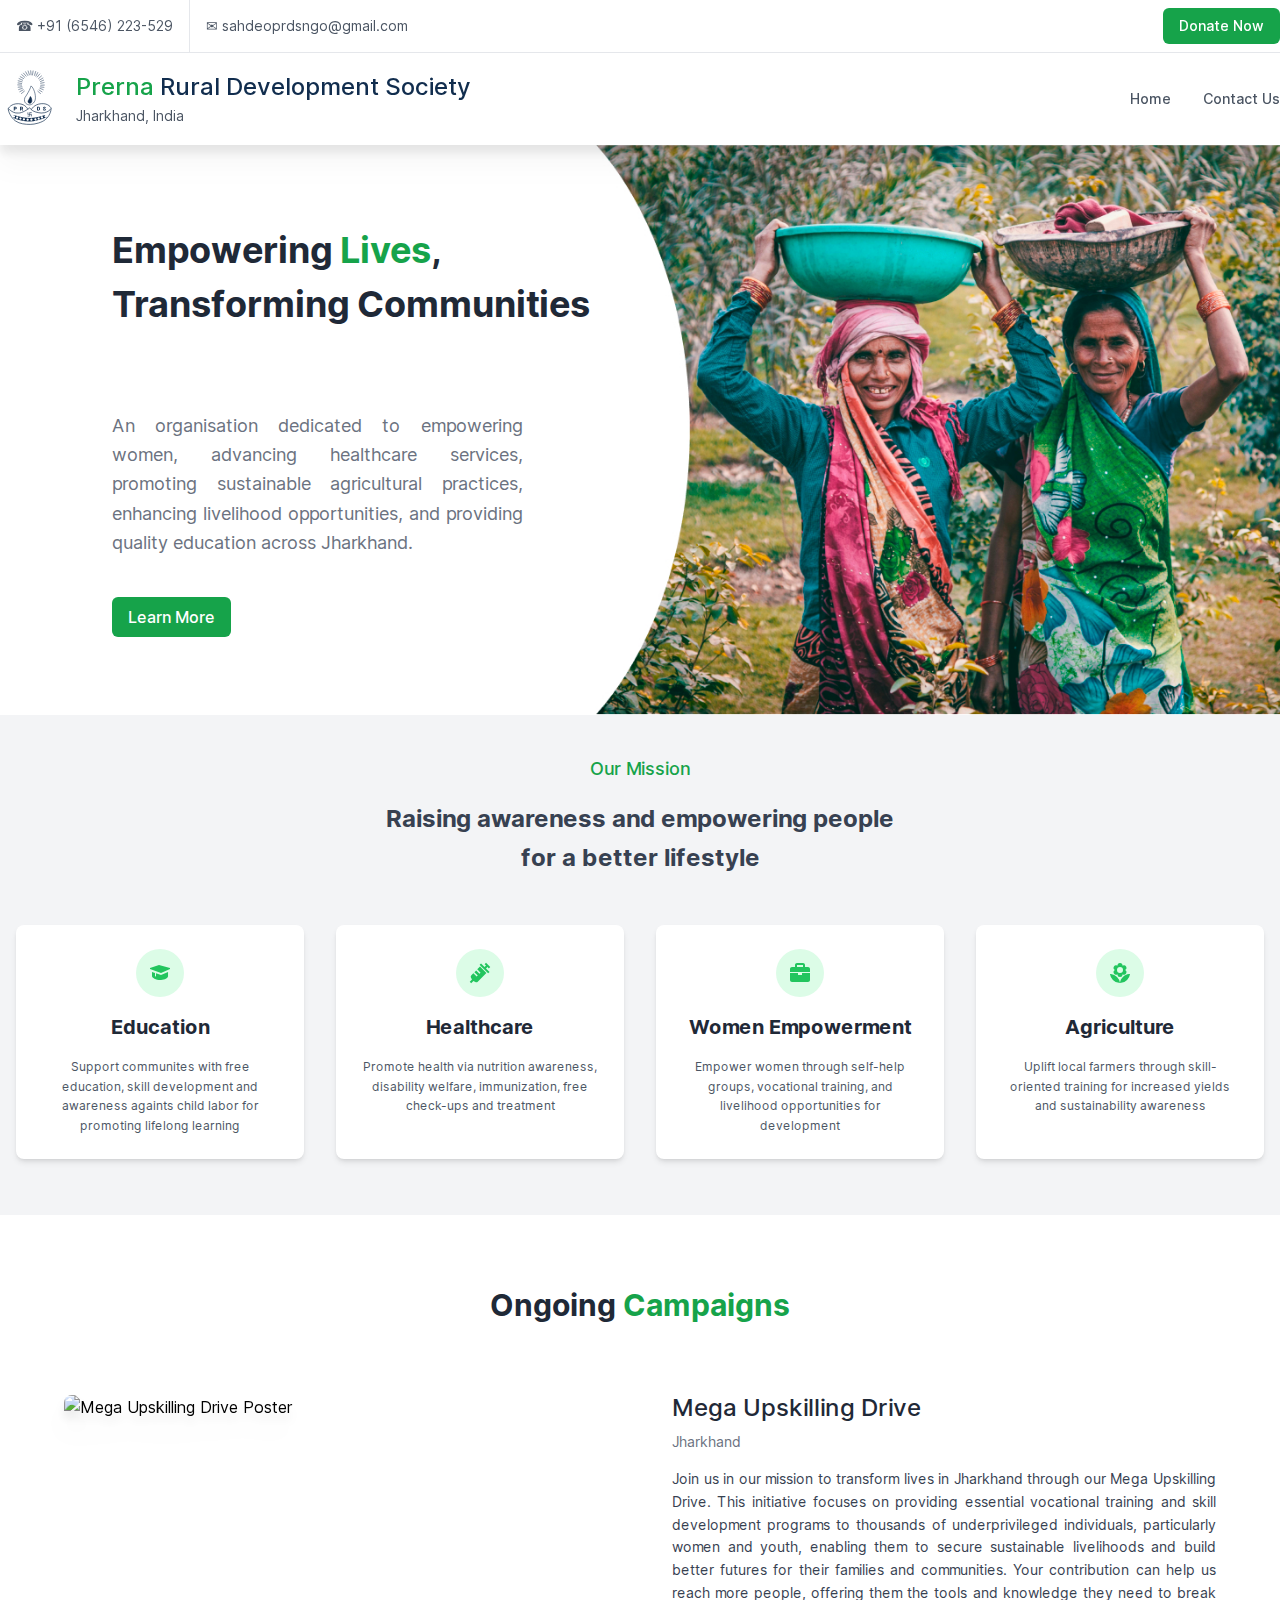
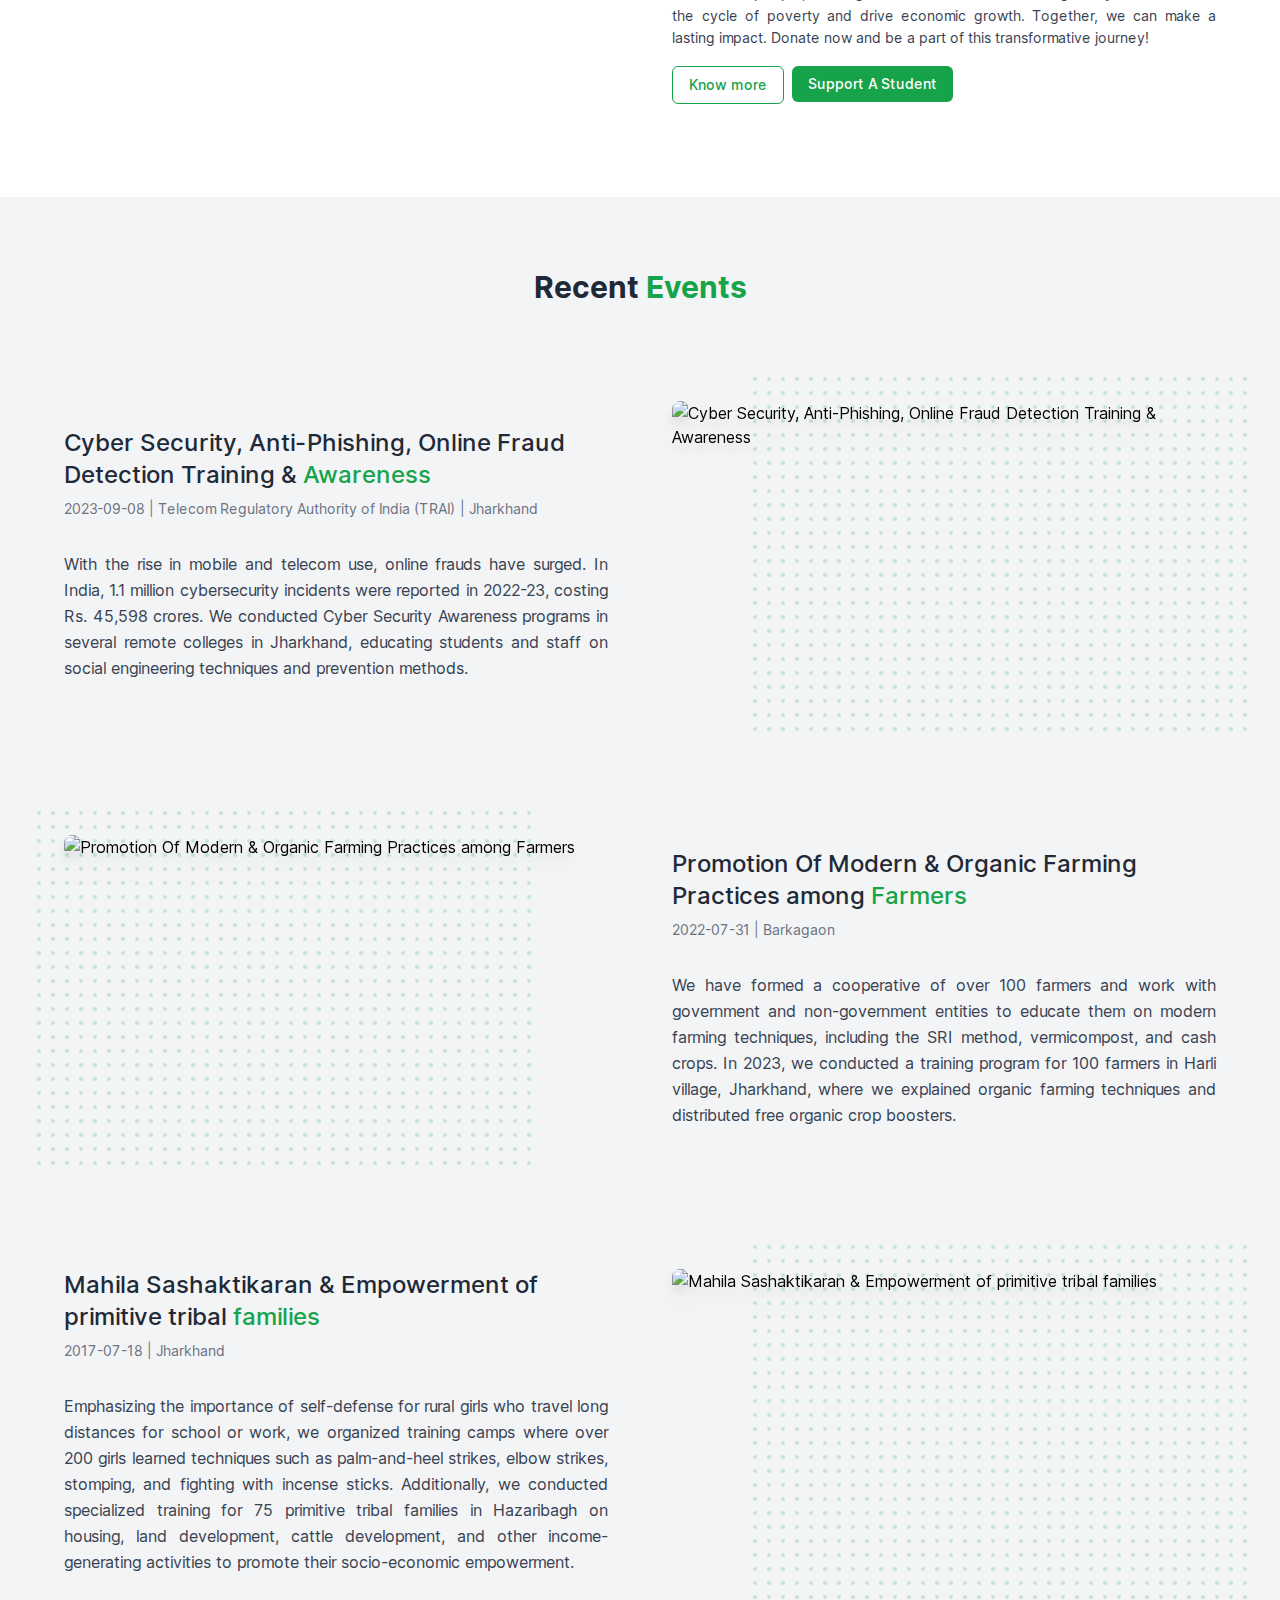
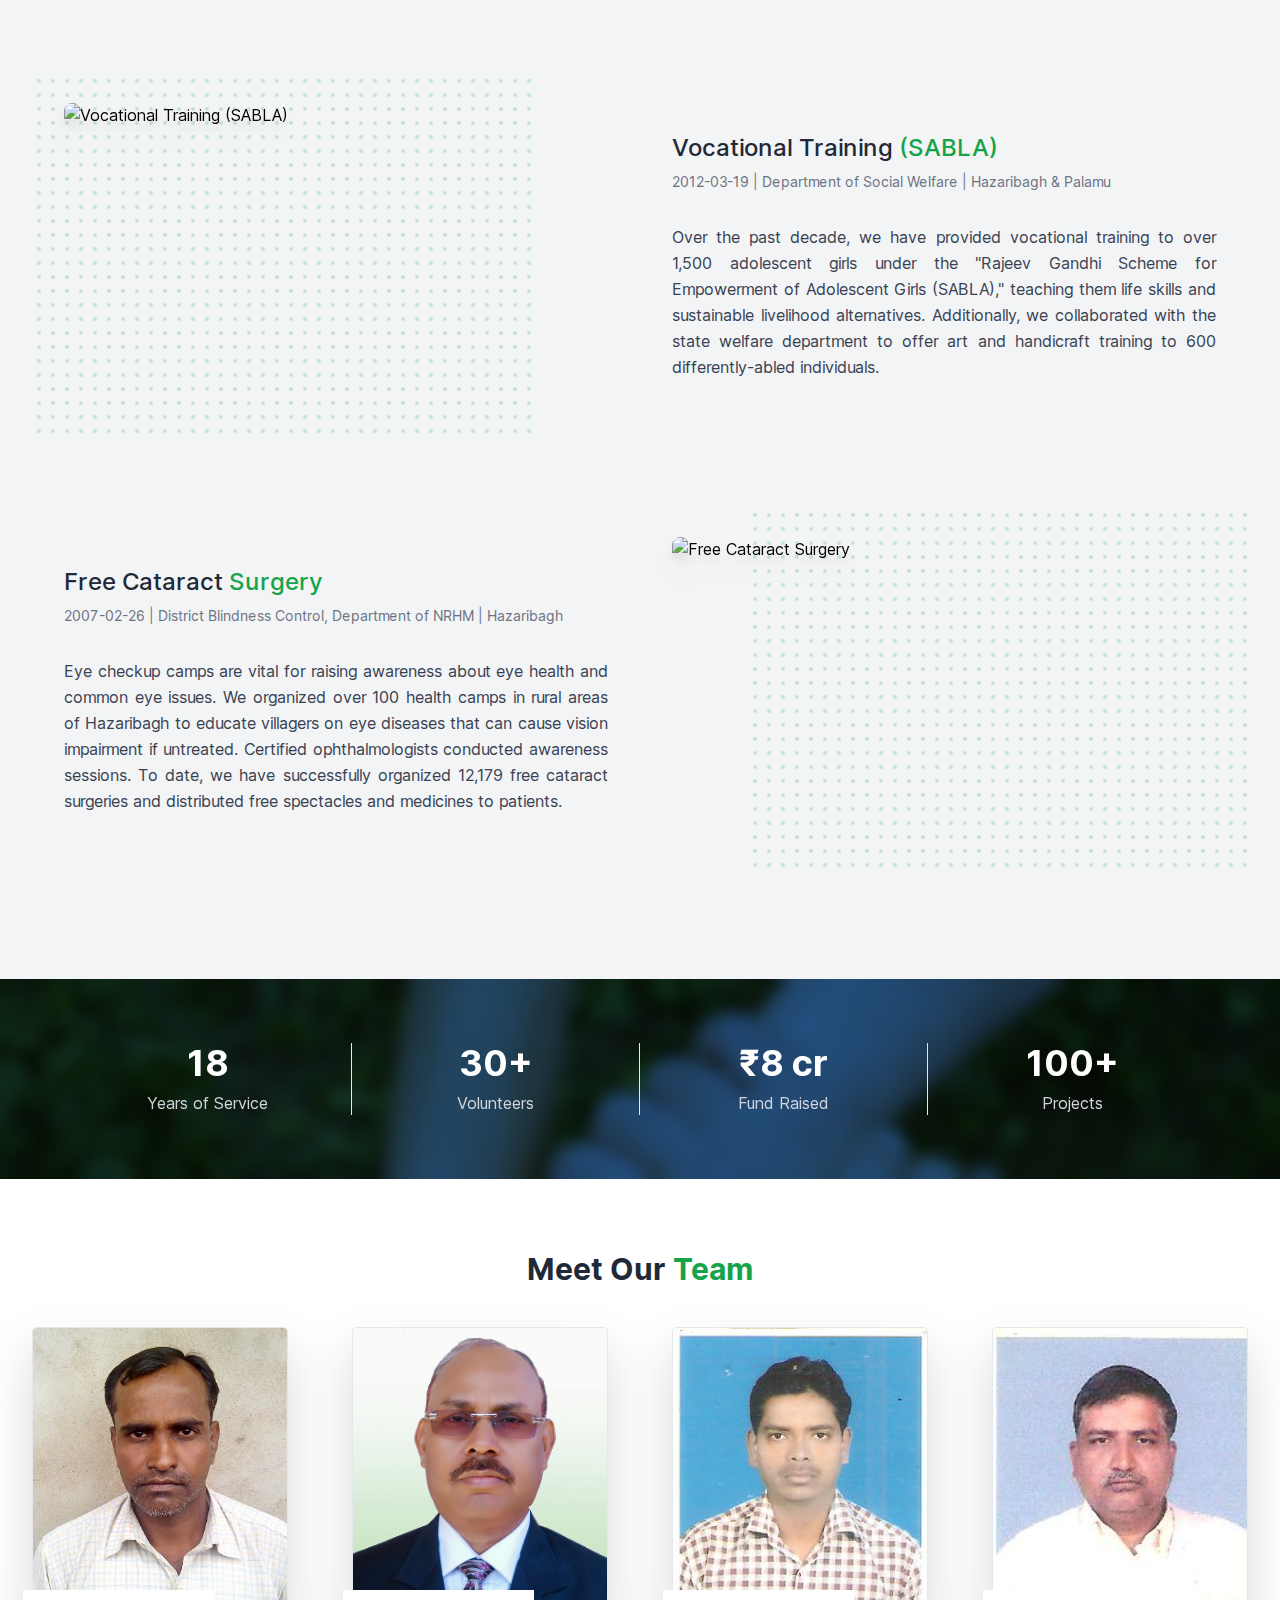
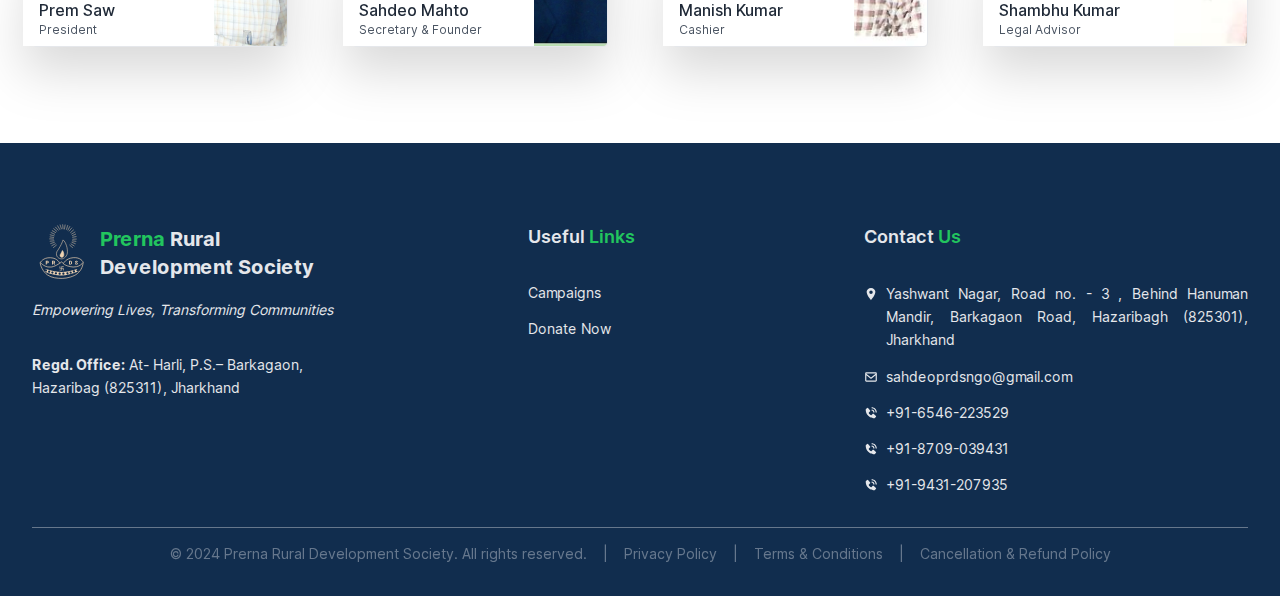
==== commit 4d080a76: "release" ====
--- a/index.html
+++ b/index.html
@@ -1,2 +1,9 @@
-<!DOCTYPE html><html lang="en"><head><meta charSet="utf-8"/><meta name="viewport" content="width=device-width, initial-scale=1"/><meta name="viewport" content="width=device-width, initial-scale=1"/><link rel="preload" href="/_next/static/media/c9a5bc6a7c948fb0-s.p.woff2" as="font" crossorigin="" type="font/woff2"/><link rel="preload" as="image" href="/images/heroHome.jpg"/><link rel="preload" as="image" href="/images/PremSaw.jpg"/><link rel="preload" as="image" href="/images/SahdeoMahto.jpg"/><link rel="preload" as="image" href="/images/ManishKumar.bmp"/><link rel="preload" as="image" href="/images/ShambhuKumar.bmp"/><link rel="preload" as="image" href="/prdsLogo.svg"/><link rel="preload" as="image" href="https://res.cloudinary.com/dqdtitoiv/image/upload/f_auto,q_auto/v1/Events/x9fxbqgpmffruxe5bnj7"/><link rel="preload" as="image" href="https://res.cloudinary.com/dqdtitoiv/image/upload/f_auto,q_auto/v1/Events/filf8oykp7fw98j5e1g0"/><link rel="preload" as="image" href="https://res.cloudinary.com/dqdtitoiv/image/upload/f_auto,q_auto/v1/Events/z5pomn799c8bndbond9i"/><link rel="preload" as="image" href="https://res.cloudinary.com/dqdtitoiv/image/upload/f_auto,q_auto/v1/Events/rhyaqueox7olifqvqfr4"/><link rel="stylesheet" href="/_next/static/css/93d45b2efcd65136.css" data-precedence="next"/><link rel="preload" as="script" fetchPriority="low" href="/_next/static/chunks/webpack-77ce0e0e28f55d28.js"/><script src="/_next/static/chunks/fd9d1056-2821b0f0cabcd8bd.js" async=""></script><script src="/_next/static/chunks/23-9cefcdc0615b541e.js" async=""></script><script src="/_next/static/chunks/main-app-628b0c3531762647.js" async=""></script><script src="/_next/static/chunks/515-8c3bdf60cddb1463.js" async=""></script><script src="/_next/static/chunks/app/layout-4cca3ae281155fa8.js" async=""></script><link rel="preload" as="image" href="https://res.cloudinary.com/dqdtitoiv/image/upload/f_auto,q_auto/v1/Events/zlnjfriymayu6f7qr7u0"/><link rel="preload" as="image" href="https://res.cloudinary.com/dqdtitoiv/image/upload/f_auto,q_auto/v1/Campaigns/tcsmaikb899noqlbopk7"/><title>Prerna Rural Development Society</title><meta name="description" content="Empowering rural communities through education, training, and sustainable development initiatives."/><link rel="icon" href="/favicon.ico"/><title>Create Next App</title><meta name="description" content="Generated by create next app"/><meta name="next-size-adjust"/><script src="/_next/static/chunks/polyfills-78c92fac7aa8fdd8.js" noModule=""></script></head><body class="__className_aaf875"><nav class="drop-shadow-xl bg-white" style="z-index:1000"><div class="flex container mx-auto border-b items-center"><a href="tel:+916546223529" class="border-r p-4 text-sm text-gray-600">☎ +91 (6546) 223-529</a><a href="mailto:sahdeoprdsngo@gmail.com" class="p-4 text-sm text-gray-600">✉ sahdeoprdsngo@gmail.com</a><a href="https://www.cashfree.com/payme/prernards" target="_blank" class="ml-auto"><button class="primary-btn  text-sm">Donate Now</button></a></div><div class="flex gap-4 py-4 container mx-auto items-center"><img alt="prds logo" loading="lazy" width="60" height="60" decoding="async" data-nimg="1" style="color:transparent" src="/prdsLogo.svg"/><p style="color:#112d4e"><span class="text-2xl font-medium"><span class="text-green-600">Prerna</span> Rural Development Society</span><br/><span class="text-sm text-gray-600">Jharkhand, India</span></p><div class="ml-auto flex gap-8"><a href="/" class="text-sm text-gray-600 font-medium hover:text-green-600 transition-colors duration-200">Home</a><a href="#contact-us" class="text-sm text-gray-600 font-medium hover:text-green-600 transition-colors duration-200">Contact Us</a></div></div></nav><div class="flex bg-white"><div class="w-2/6 z-10 -mr-24 ml-24 pl-4 py-10 flex flex-col justify-center items-start"><p class="text-4xl font-bold text-gray-800 leading-normal whitespace-nowrap">Empowering <span class="text-green-600">Lives</span>, <br/>Transforming Communities</p><p class="text-lg text-gray-500 leading-relaxed mt-20 text-justify ">An organisation dedicated to empowering women, advancing healthcare services, promoting sustainable agricultural practices, enhancing livelihood opportunities, and providing quality education across Jharkhand.</p><a href="#our-mission"><button class="primary-btn mt-10">Learn More</button></a></div><img src="/images/heroHome.jpg" alt="women welfare in jharkhand" class="w-4/6"/></div><div class="bg-gray-100 py-10" id="our-mission"><div class="container mx-auto"><p class="text-center text-green-600 text-lg font-medium">Our Mission</p><p class="my-4 text-center text-gray-700 text-2xl font-bold leading-relaxed">Raising awareness and empowering people <br/> for a better lifestyle</p><div class="flex mt-8"><div class="w-1/4 p-4"><div class="bg-white p-6 rounded-lg shadow-md h-full"><div class="flex items-center justify-center h-12 w-12 rounded-full bg-green-100 text-green-500 mb-4 mx-auto"><svg stroke="currentColor" fill="currentColor" stroke-width="0" viewBox="0 0 24 24" height="24" width="24" xmlns="http://www.w3.org/2000/svg"><path d="M2 7v1l11 4 9-4V7L11 4z"></path><path d="M4 11v4.267c0 1.621 4.001 3.893 9 3.734 4-.126 6.586-1.972 7-3.467.024-.089.037-.178.037-.268V11L13 14l-5-1.667v3.213l-1-.364V12l-3-1z"></path></svg></div><p class="text-xl font-bold text-gray-800 text-center">Education</p><p class="text-gray-600 mt-4 text-center text-xs leading-relaxed">Support communites with free education, skill development and awareness againts child labor for promoting lifelong learning</p></div></div><div class="w-1/4 p-4"><div class="bg-white p-6 rounded-lg shadow-md h-full"><div class="flex items-center justify-center h-12 w-12 rounded-full bg-green-100 text-green-500 mb-4 mx-auto"><svg stroke="currentColor" fill="currentColor" stroke-width="0" viewBox="0 0 24 24" height="24" width="24" xmlns="http://www.w3.org/2000/svg"><path d="M12 5.61 9.24 8.35l3.31 3.31-1.06 1.06-3.31-3.31-1.77 1.77 3.31 3.31-1.06 1.06-3.31-3.31-2 2A2 2 0 0 0 3 16.66l1 1.89-2.25 2.29 1.41 1.41L5.45 20l1.89 1a2 2 0 0 0 1 .26 2 2 0 0 0 1.42-.59L18.39 12zm7.8 3.59-1.79-1.8 1.42-1.41 1.41 1.41 1.41-1.41-4.24-4.24-1.41 1.41 1.41 1.42-1.41 1.41-1.8-1.79-1.74-1.75-1.41 1.42 1.03 1.03v.01l6.41 6.41h.01l1.03 1.03 1.42-1.41-1.74-1.74h-.01z"></path></svg></div><p class="text-xl font-bold text-gray-800 text-center">Healthcare</p><p class="text-gray-600 mt-4 text-center text-xs leading-relaxed">Promote health via nutrition awareness, disability welfare, immunization, free check-ups and treatment</p></div></div><div class="w-1/4 p-4"><div class="bg-white p-6 rounded-lg shadow-md h-full"><div class="flex items-center justify-center h-12 w-12 rounded-full bg-green-100 text-green-500 mb-4 mx-auto"><svg stroke="currentColor" fill="currentColor" stroke-width="0" viewBox="0 0 24 24" height="24" width="24" xmlns="http://www.w3.org/2000/svg"><path d="M20 6h-3V4c0-1.103-.897-2-2-2H9c-1.103 0-2 .897-2 2v2H4c-1.103 0-2 .897-2 2v3h20V8c0-1.103-.897-2-2-2zM9 4h6v2H9V4zm5 10h-4v-2H2v7c0 1.103.897 2 2 2h16c1.103 0 2-.897 2-2v-7h-8v2z"></path></svg></div><p class="text-xl font-bold text-gray-800 text-center">Women Empowerment</p><p class="text-gray-600 mt-4 text-center text-xs leading-relaxed">Empower women through self-help groups, vocational training, and livelihood opportunities for development</p></div></div><div class="w-1/4 p-4"><div class="bg-white p-6 rounded-lg shadow-md h-full"><div class="flex items-center justify-center h-12 w-12 rounded-full bg-green-100 text-green-500 mb-4 mx-auto"><svg stroke="currentColor" fill="currentColor" stroke-width="0" viewBox="0 0 24 24" height="24" width="24" xmlns="http://www.w3.org/2000/svg"><path d="M10.84 21.871 12 22a10.221 10.221 0 0 0-9.013-8.891L2 13l.021.173a10.001 10.001 0 0 0 8.819 8.698zm11.139-8.698L22 13l-.987.109c-4.7.523-8.427 4.2-9.013 8.891l1.16-.129a10.001 10.001 0 0 0 8.819-8.698zM18.063 5.5a2.5 2.5 0 0 0-3.415-.915c-.062.035-.111.081-.168.121.005-.069.02-.136.02-.206a2.5 2.5 0 1 0-5 0c0 .07.015.137.021.206-.057-.04-.107-.086-.168-.121a2.5 2.5 0 0 0-2.5 4.33c.061.035.126.056.188.085-.062.029-.127.05-.188.085a2.5 2.5 0 0 0 2.5 4.33c.062-.035.111-.081.168-.121-.006.069-.021.136-.021.206a2.5 2.5 0 1 0 5 0c0-.07-.015-.137-.021-.206.057.04.106.086.168.121a2.5 2.5 0 0 0 2.5-4.33c-.061-.035-.126-.056-.188-.085.063-.029.127-.05.188-.085a2.5 2.5 0 0 0 .916-3.415zM12 12a3 3 0 1 1 0-6 3 3 0 0 1 0 6z"></path></svg></div><p class="text-xl font-bold text-gray-800 text-center">Agriculture</p><p class="text-gray-600 mt-4 text-center text-xs leading-relaxed">Uplift local farmers through skill-oriented training for increased yields and sustainability awareness</p></div></div></div></div></div><div class="container mx-auto py-10"><h2 class="text-gray-800 text-center font-bold text-3xl mt-8 mb-10">Recent <span class="text-green-600">Events</span></h2><div class="flex rounded my-16 " style="background:url(&#x27;/bgDots.svg&#x27;) no-repeat right bottom"><div class="w-1/2 flex flex-col justify-center py-4 px-8"><h2 class="text-2xl font-medium mb-2 text-gray-800">Cyber Security, Anti-Phishing, Online Fraud Detection Training &amp; <span class="text-green-600">Awareness</span></h2><p class="text-sm mb-8 text-gray-500">2023-09-08<!-- --> | <!-- -->Telecom Regulatory Authority of India
-(TRAI) | Jharkhand</p><p class="text-gray-700 leading-relaxed text-justify">With the rise in mobile and telecom use, online frauds have surged. In India, 1.1 million cybersecurity incidents were reported in 2022-23, costing Rs. 45,598 crores. We conducted Cyber Security Awareness programs in several remote colleges in Jharkhand, educating students and staff on social engineering techniques and prevention methods.</p></div><div class="w-1/2 p-8"><img src="https://res.cloudinary.com/dqdtitoiv/image/upload/f_auto,q_auto/v1/Events/x9fxbqgpmffruxe5bnj7" alt="Cyber Security, Anti-Phishing, Online Fraud Detection Training &amp; Awareness" class="w-full rounded-lg drop-shadow-xl" style="aspect-ratio:16/9"/></div></div><div class="flex rounded my-16 flex-row-reverse" style="background:url(&#x27;/bgDots.svg&#x27;) no-repeat left bottom"><div class="w-1/2 flex flex-col justify-center py-4 px-8"><h2 class="text-2xl font-medium mb-2 text-gray-800">Promotion Of Modern &amp; Organic Farming Practices among <span class="text-green-600">Farmers</span></h2><p class="text-sm mb-8 text-gray-500">2022-07-31<!-- --> | <!-- -->Barkagaon</p><p class="text-gray-700 leading-relaxed text-justify">We have formed a cooperative of over 100 farmers and work with government and non-government entities to educate them on modern farming techniques, including the SRI method, vermicompost, and cash crops. In 2023, we conducted a training program for 100 farmers in Harli village, Jharkhand, where we explained organic farming techniques and distributed free organic crop boosters.</p></div><div class="w-1/2 p-8"><img src="https://res.cloudinary.com/dqdtitoiv/image/upload/f_auto,q_auto/v1/Events/filf8oykp7fw98j5e1g0" alt="Promotion Of Modern &amp; Organic Farming Practices among Farmers" class="w-full rounded-lg drop-shadow-xl" style="aspect-ratio:16/9"/></div></div><div class="flex rounded my-16 " style="background:url(&#x27;/bgDots.svg&#x27;) no-repeat right bottom"><div class="w-1/2 flex flex-col justify-center py-4 px-8"><h2 class="text-2xl font-medium mb-2 text-gray-800">Mahila Sashaktikaran &amp; Empowerment of primitive tribal <span class="text-green-600">families</span></h2><p class="text-sm mb-8 text-gray-500">2017-07-18<!-- --> | <!-- -->Jharkhand</p><p class="text-gray-700 leading-relaxed text-justify">Emphasizing the importance of self-defense for rural girls who travel long distances for school or work, we organized training camps where over 200 girls learned techniques such as palm-and-heel strikes, elbow strikes, stomping, and fighting with incense sticks. Additionally, we conducted specialized training for 75 primitive tribal families in Hazaribagh on housing, land development, cattle development, and other income-generating activities to promote their socio-economic empowerment.</p></div><div class="w-1/2 p-8"><img src="https://res.cloudinary.com/dqdtitoiv/image/upload/f_auto,q_auto/v1/Events/z5pomn799c8bndbond9i" alt="Mahila Sashaktikaran &amp; Empowerment of primitive tribal families" class="w-full rounded-lg drop-shadow-xl" style="aspect-ratio:16/9"/></div></div><div class="flex rounded my-16 flex-row-reverse" style="background:url(&#x27;/bgDots.svg&#x27;) no-repeat left bottom"><div class="w-1/2 flex flex-col justify-center py-4 px-8"><h2 class="text-2xl font-medium mb-2 text-gray-800">Vocational Training <span class="text-green-600">(SABLA)</span></h2><p class="text-sm mb-8 text-gray-500">2012-03-19<!-- --> | <!-- -->Department of Social Welfare | Hazaribagh &amp; Palamu </p><p class="text-gray-700 leading-relaxed text-justify">Over the past decade, we have provided vocational training to over 1,500 adolescent girls under the &quot;Rajeev Gandhi Scheme for Empowerment of Adolescent Girls (SABLA),&quot; teaching them life skills and sustainable livelihood alternatives. Additionally, we collaborated with the state welfare department to offer art and handicraft training to 600 differently-abled individuals.</p></div><div class="w-1/2 p-8"><img src="https://res.cloudinary.com/dqdtitoiv/image/upload/f_auto,q_auto/v1/Events/rhyaqueox7olifqvqfr4" alt="Vocational Training (SABLA)" class="w-full rounded-lg drop-shadow-xl" style="aspect-ratio:16/9"/></div></div><div class="flex rounded my-16 " style="background:url(&#x27;/bgDots.svg&#x27;) no-repeat right bottom"><div class="w-1/2 flex flex-col justify-center py-4 px-8"><h2 class="text-2xl font-medium mb-2 text-gray-800">Free Cataract <span class="text-green-600">Surgery</span></h2><p class="text-sm mb-8 text-gray-500">2007-02-26<!-- --> | <!-- -->District Blindness Control, Department of NRHM | Hazaribagh</p><p class="text-gray-700 leading-relaxed text-justify">Eye checkup camps are vital for raising awareness about eye health and common eye issues. We organized over 100 health camps in rural areas of Hazaribagh to educate villagers on eye diseases that can cause vision impairment if untreated. Certified ophthalmologists conducted awareness sessions. To date, we have successfully organized 12,179 free cataract surgeries and distributed free spectacles and medicines to patients.</p></div><div class="w-1/2 p-8"><img src="https://res.cloudinary.com/dqdtitoiv/image/upload/f_auto,q_auto/v1/Events/zlnjfriymayu6f7qr7u0" alt="Free Cataract Surgery" class="w-full rounded-lg drop-shadow-xl" style="aspect-ratio:16/9"/></div></div></div><div class="p-8 bg-gray-100" id="campaigns"><div class="container mx-auto"><h2 class="text-gray-800 text-center font-bold text-3xl mt-10 mb-10">Ongoing <span class="text-green-600">Campaigns</span></h2><div class="flex my-8 items-center"><div class="w-1/2 p-8"><a href="https://res.cloudinary.com/dqdtitoiv/image/upload/f_auto,q_auto/v1/Campaigns/tcsmaikb899noqlbopk7" target="_blank"><img src="https://res.cloudinary.com/dqdtitoiv/image/upload/f_auto,q_auto/v1/Campaigns/tcsmaikb899noqlbopk7" alt="Mega Upskilling Drive Poster" class="w-full rounded-lg drop-shadow-xl" style="aspect-ratio:16/9"/></a></div><div class="w-1/2 py-4 px-8"><h2 class="text-2xl font-medium mb-2 text-gray-800">Mega Upskilling Drive</h2><p class="text-sm mb-4 text-gray-500">Jharkhand</p><p class="text-gray-700 leading-relaxed text-justify text-sm">Join us in our mission to transform lives in Jharkhand through our Mega Upskilling Drive. This initiative focuses on providing essential vocational training and skill development programs to thousands of underprivileged individuals, particularly women and youth, enabling them to secure sustainable livelihoods and build better futures for their families and communities. Your contribution can help us reach more people, offering them the tools and knowledge they need to break the cycle of poverty and drive economic growth. Together, we can make a lasting impact. Donate now and be a part of this transformative journey!</p><div class="flex gap-2"><a href="https://drive.google.com/file/d/1vQr-C-xbFXb5My6o4nRWUQjNxNyJ96T_/view?usp=sharing" target="_blank"><button class="outline-btn max-w-max text-sm mt-4">Know more</button></a><a href="https://www.cashfree.com/payme/prernards" target="_blank"><button class="primary-btn max-w-max text-sm mt-4">Support A Student</button></a></div></div></div></div></div><div class="bg-blend-overlay bg-cover bg-center bg-no-repeat" style="background:url(&#x27;/images/helpingHands.jpg&#x27;) #112d4e"><div class="backdrop-blur p-16"><div class="container mx-auto flex text-white"><div class="w-1/4 text-center border-r"><h2 class="text-4xl font-bold">18</h2><p class="text-gray-300 mt-2">Years of Service</p></div><div class="w-1/4 text-center border-r"><h2 class="text-4xl font-bold">30+</h2><p class="text-gray-300 mt-2">Volunteers</p></div><div class="w-1/4 text-center border-r"><h2 class="text-4xl font-bold">₹8 cr</h2><p class="text-gray-300 mt-2">Fund Raised</p></div><div class="w-1/4 text-center "><h2 class="text-4xl font-bold">100+</h2><p class="text-gray-300 mt-2">Projects</p></div></div></div></div><div class="p-8 mx-auto container"><h2 class="text-gray-800 text-center font-bold text-3xl mt-10 mb-10">Meet Our <span class="text-green-600">Team</span></h2><div class="flex gap-16 mt-8 mb-16"><div class="drop-shadow-2xl rounded w-1/4 h-80 relative border"><img src="/images/PremSaw.jpg" alt="Prem Saw Profile" class="w-full h-full object-cover object-top rounded"/><div class="px-4 py-2 bg-white absolute bottom-0 w-3/4 -bottom-5 -left-2.5"><p class="text-gray-800 font-medium">Prem Saw</p><p class="text-gray-600 text-xs">President</p></div></div><div class="drop-shadow-2xl rounded w-1/4 h-80 relative border"><img src="/images/SahdeoMahto.jpg" alt="Sahdeo Mahto Profile" class="w-full h-full object-cover object-top rounded"/><div class="px-4 py-2 bg-white absolute bottom-0 w-3/4 -bottom-5 -left-2.5"><p class="text-gray-800 font-medium">Sahdeo Mahto</p><p class="text-gray-600 text-xs">Secretary &amp; Founder</p></div></div><div class="drop-shadow-2xl rounded w-1/4 h-80 relative border"><img src="/images/ManishKumar.bmp" alt="Manish Kumar Profile" class="w-full h-full object-cover object-top rounded"/><div class="px-4 py-2 bg-white absolute bottom-0 w-3/4 -bottom-5 -left-2.5"><p class="text-gray-800 font-medium">Manish Kumar</p><p class="text-gray-600 text-xs">Cashier</p></div></div><div class="drop-shadow-2xl rounded w-1/4 h-80 relative border"><img src="/images/ShambhuKumar.bmp" alt="Shambhu Kumar Profile" class="w-full h-full object-cover object-top rounded"/><div class="px-4 py-2 bg-white absolute bottom-0 w-3/4 -bottom-5 -left-2.5"><p class="text-gray-800 font-medium">Shambhu Kumar</p><p class="text-gray-600 text-xs">Legal Advisor</p></div></div></div></div><footer class="px-8 pt-20 pb-8 text-gray-200" style="background-color:#112d4e"><div class="container mx-auto flex gap-8 mb-8"><div class="flex-1"><div class="flex items-center"><img src="/prdsLogo.svg" alt="Prerna Rural Development Society" width="60" height="60" style="filter:invert(1)"/><h2 class="text-xl font-bold ml-2"><span class="text-green-500">Prerna</span> Rural <br/>Development Society</h2></div><div class="text-sm text-justify leading-relaxed"><p class="mt-4 italic">Empowering Lives, Transforming Communities</p><p class="mt-8"><b>Regd. Office:</b> At- Harli, P.S.– Barkagaon,<br/> Hazaribag (825311), Jharkhand</p></div></div><div class="flex-1 ml-20 -mr-20"><h2 class="font-semibold text-lg mb-8">Useful <span class="text-green-500">Links</span></h2><div class="flex flex-col gap-4 text-sm"><a href="/#campaigns" class="max-w-max hover:text-green-600">Campaigns</a><a href="https://www.cashfree.com/payme/prernards" class="max-w-max hover:text-green-600">Donate Now</a></div></div><div class="flex-1" id="contact-us"><h2 class="font-semibold text-lg mb-8">Contact <span class="text-green-500">Us</span></h2><div class="flex flex-col gap-4 text-sm"><div class="flex gap-2"><svg stroke="currentColor" fill="currentColor" stroke-width="0" viewBox="0 0 512 512" class="flex-shrink-0 mt-1" height="1em" width="1em" xmlns="http://www.w3.org/2000/svg"><path d="M256 32C167.67 32 96 96.51 96 176c0 128 160 304 160 304s160-176 160-304c0-79.49-71.67-144-160-144zm0 224a64 64 0 1 1 64-64 64.07 64.07 0 0 1-64 64z"></path></svg><p class="text-justify leading-relaxed">Yashwant Nagar, Road no. - 3 , Behind Hanuman Mandir, Barkagaon Road, Hazaribagh (825301), Jharkhand</p></div><a href="mailto:sahdeoprdsngo@gmail.com" class="flex items-center gap-2 max-w-max hover:text-green-600"><svg stroke="currentColor" fill="currentColor" stroke-width="0" viewBox="0 0 24 24" height="1em" width="1em" xmlns="http://www.w3.org/2000/svg"><path d="M20 4H4c-1.103 0-2 .897-2 2v12c0 1.103.897 2 2 2h16c1.103 0 2-.897 2-2V6c0-1.103-.897-2-2-2zm0 2v.511l-8 6.223-8-6.222V6h16zM4 18V9.044l7.386 5.745a.994.994 0 0 0 1.228 0L20 9.044 20.002 18H4z"></path></svg><span>sahdeoprdsngo@gmail.com</span></a><a href="tel:+916546223529" class="flex items-center gap-2 max-w-max hover:text-green-600"><svg stroke="currentColor" fill="currentColor" stroke-width="0" viewBox="0 0 24 24" height="1em" width="1em" xmlns="http://www.w3.org/2000/svg"><path d="M20 10.999h2C22 5.869 18.127 2 12.99 2v2C17.052 4 20 6.943 20 10.999z"></path><path d="M13 8c2.103 0 3 .897 3 3h2c0-3.225-1.775-5-5-5v2zm3.422 5.443a1.001 1.001 0 0 0-1.391.043l-2.393 2.461c-.576-.11-1.734-.471-2.926-1.66-1.192-1.193-1.553-2.354-1.66-2.926l2.459-2.394a1 1 0 0 0 .043-1.391L6.859 3.513a1 1 0 0 0-1.391-.087l-2.17 1.861a1 1 0 0 0-.29.649c-.015.25-.301 6.172 4.291 10.766C11.305 20.707 16.323 21 17.705 21c.202 0 .326-.006.359-.008a.992.992 0 0 0 .648-.291l1.86-2.171a1 1 0 0 0-.086-1.391l-4.064-3.696z"></path></svg><span>+91-6546-223529</span></a><a href="tel:+918709039431" class="flex items-center gap-2 max-w-max hover:text-green-600"><svg stroke="currentColor" fill="currentColor" stroke-width="0" viewBox="0 0 24 24" height="1em" width="1em" xmlns="http://www.w3.org/2000/svg"><path d="M20 10.999h2C22 5.869 18.127 2 12.99 2v2C17.052 4 20 6.943 20 10.999z"></path><path d="M13 8c2.103 0 3 .897 3 3h2c0-3.225-1.775-5-5-5v2zm3.422 5.443a1.001 1.001 0 0 0-1.391.043l-2.393 2.461c-.576-.11-1.734-.471-2.926-1.66-1.192-1.193-1.553-2.354-1.66-2.926l2.459-2.394a1 1 0 0 0 .043-1.391L6.859 3.513a1 1 0 0 0-1.391-.087l-2.17 1.861a1 1 0 0 0-.29.649c-.015.25-.301 6.172 4.291 10.766C11.305 20.707 16.323 21 17.705 21c.202 0 .326-.006.359-.008a.992.992 0 0 0 .648-.291l1.86-2.171a1 1 0 0 0-.086-1.391l-4.064-3.696z"></path></svg><span>+91-8709039431</span></a><a href="tel:+919431207935" class="flex items-center gap-2 max-w-max hover:text-green-600"><svg stroke="currentColor" fill="currentColor" stroke-width="0" viewBox="0 0 24 24" height="1em" width="1em" xmlns="http://www.w3.org/2000/svg"><path d="M20 10.999h2C22 5.869 18.127 2 12.99 2v2C17.052 4 20 6.943 20 10.999z"></path><path d="M13 8c2.103 0 3 .897 3 3h2c0-3.225-1.775-5-5-5v2zm3.422 5.443a1.001 1.001 0 0 0-1.391.043l-2.393 2.461c-.576-.11-1.734-.471-2.926-1.66-1.192-1.193-1.553-2.354-1.66-2.926l2.459-2.394a1 1 0 0 0 .043-1.391L6.859 3.513a1 1 0 0 0-1.391-.087l-2.17 1.861a1 1 0 0 0-.29.649c-.015.25-.301 6.172 4.291 10.766C11.305 20.707 16.323 21 17.705 21c.202 0 .326-.006.359-.008a.992.992 0 0 0 .648-.291l1.86-2.171a1 1 0 0 0-.086-1.391l-4.064-3.696z"></path></svg><span>+91-9431207935</span></a></div></div></div><div class="container mx-auto flex gap-4 text-sm opacity-40 pt-4 border-t justify-center"><p>© 2024 Prerna Rural Development Society. All rights reserved.</p><span>|</span><a href="/policies/privacy" class="hover:text-green-600">Privacy Policy</a><span>|</span><a href="/tnc" class="hover:text-green-600">Terms &amp; Conditions</a><span>|</span><a href="/policies/refund" class="hover:text-green-600">Cancellation &amp; Refund Policy</a></div></footer><script src="/_next/static/chunks/webpack-77ce0e0e28f55d28.js" async=""></script><script>(self.__next_f=self.__next_f||[]).push([0]);self.__next_f.push([2,null])</script><script>self.__next_f.push([1,"1:HL[\"/_next/static/media/c9a5bc6a7c948fb0-s.p.woff2\",\"font\",{\"crossOrigin\":\"\",\"type\":\"font/woff2\"}]\n2:HL[\"/_next/static/css/93d45b2efcd65136.css\",\"style\"]\n"])</script><script>self.__next_f.push([1,"3:I[5751,[],\"\"]\n7:I[8173,[\"515\",\"static/chunks/515-8c3bdf60cddb1463.js\",\"185\",\"static/chunks/app/layout-4cca3ae281155fa8.js\"],\"Image\"]\n8:I[9275,[],\"\"]\n9:I[1343,[],\"\"]\nb:I[6130,[],\"\"]\nc:[]\n"])</script><script>self.__next_f.push([1,"0:[[[\"$\",\"link\",\"0\",{\"rel\":\"stylesheet\",\"href\":\"/_next/static/css/93d45b2efcd65136.css\",\"precedence\":\"next\",\"crossOrigin\":\"$undefined\"}]],[\"$\",\"$L3\",null,{\"buildId\":\"TntYcRz9mQN9fsIgSZj3O\",\"assetPrefix\":\"\",\"initialCanonicalUrl\":\"/\",\"initialTree\":[\"\",{\"children\":[\"__PAGE__\",{}]},\"$undefined\",\"$undefined\",true],\"initialSeedData\":[\"\",{\"children\":[\"__PAGE__\",{},[[\"$L4\",[[\"$\",\"div\",null,{\"className\":\"flex bg-white\",\"children\":[[\"$\",\"div\",null,{\"className\":\"w-2/6 z-10 -mr-24 ml-24 pl-4 py-10 flex flex-col justify-center items-start\",\"children\":[[\"$\",\"p\",null,{\"className\":\"text-4xl font-bold text-gray-800 leading-normal whitespace-nowrap\",\"children\":[\"Empowering \",[\"$\",\"span\",null,{\"className\":\"text-green-600\",\"children\":\"Lives\"}],\", \",[\"$\",\"br\",null,{}],\"Transforming Communities\"]}],[\"$\",\"p\",null,{\"className\":\"text-lg text-gray-500 leading-relaxed mt-20 text-justify \",\"children\":\"An organisation dedicated to empowering women, advancing healthcare services, promoting sustainable agricultural practices, enhancing livelihood opportunities, and providing quality education across Jharkhand.\"}],[\"$\",\"a\",null,{\"href\":\"#our-mission\",\"children\":[\"$\",\"button\",null,{\"className\":\"primary-btn mt-10\",\"children\":\"Learn More\"}]}]]}],[\"$\",\"img\",null,{\"src\":\"/images/heroHome.jpg\",\"alt\":\"women welfare in jharkhand\",\"className\":\"w-4/6\"}]]}],[\"$\",\"div\",null,{\"className\":\"bg-gray-100 py-10\",\"id\":\"our-mission\",\"children\":[\"$\",\"div\",null,{\"className\":\"container mx-auto\",\"children\":[[\"$\",\"p\",null,{\"className\":\"text-center text-green-600 text-lg font-medium\",\"children\":\"Our Mission\"}],[\"$\",\"p\",null,{\"className\":\"my-4 text-center text-gray-700 text-2xl font-bold leading-relaxed\",\"children\":[\"Raising awareness and empowering people \",[\"$\",\"br\",null,{}],\" for a better lifestyle\"]}],[\"$\",\"div\",null,{\"className\":\"flex mt-8\",\"children\":[[\"$\",\"div\",\"0\",{\"className\":\"w-1/4 p-4\",\"children\":[\"$\",\"div\",null,{\"className\":\"bg-white p-6 rounded-lg shadow-md h-full\",\"children\":[[\"$\",\"div\",null,{\"className\":\"flex items-center justify-center h-12 w-12 rounded-full bg-green-100 text-green-500 mb-4 mx-auto\",\"children\":[\"$\",\"svg\",null,{\"stroke\":\"currentColor\",\"fill\":\"currentColor\",\"strokeWidth\":\"0\",\"viewBox\":\"0 0 24 24\",\"children\":[\"$undefined\",[[\"$\",\"path\",\"0\",{\"d\":\"M2 7v1l11 4 9-4V7L11 4z\",\"children\":[]}],[\"$\",\"path\",\"1\",{\"d\":\"M4 11v4.267c0 1.621 4.001 3.893 9 3.734 4-.126 6.586-1.972 7-3.467.024-.089.037-.178.037-.268V11L13 14l-5-1.667v3.213l-1-.364V12l-3-1z\",\"children\":[]}]]],\"className\":\"$undefined\",\"style\":{\"color\":\"$undefined\"},\"height\":24,\"width\":24,\"xmlns\":\"http://www.w3.org/2000/svg\"}]}],[\"$\",\"p\",null,{\"className\":\"text-xl font-bold text-gray-800 text-center\",\"children\":\"Education\"}],[\"$\",\"p\",null,{\"className\":\"text-gray-600 mt-4 text-center text-xs leading-relaxed\",\"children\":\"Support communites with free education, skill development and awareness againts child labor for promoting lifelong learning\"}]]}]}],[\"$\",\"div\",\"1\",{\"className\":\"w-1/4 p-4\",\"children\":[\"$\",\"div\",null,{\"className\":\"bg-white p-6 rounded-lg shadow-md h-full\",\"children\":[[\"$\",\"div\",null,{\"className\":\"flex items-center justify-center h-12 w-12 rounded-full bg-green-100 text-green-500 mb-4 mx-auto\",\"children\":[\"$\",\"svg\",null,{\"stroke\":\"currentColor\",\"fill\":\"currentColor\",\"strokeWidth\":\"0\",\"viewBox\":\"0 0 24 24\",\"children\":[\"$undefined\",[[\"$\",\"path\",\"0\",{\"d\":\"M12 5.61 9.24 8.35l3.31 3.31-1.06 1.06-3.31-3.31-1.77 1.77 3.31 3.31-1.06 1.06-3.31-3.31-2 2A2 2 0 0 0 3 16.66l1 1.89-2.25 2.29 1.41 1.41L5.45 20l1.89 1a2 2 0 0 0 1 .26 2 2 0 0 0 1.42-.59L18.39 12zm7.8 3.59-1.79-1.8 1.42-1.41 1.41 1.41 1.41-1.41-4.24-4.24-1.41 1.41 1.41 1.42-1.41 1.41-1.8-1.79-1.74-1.75-1.41 1.42 1.03 1.03v.01l6.41 6.41h.01l1.03 1.03 1.42-1.41-1.74-1.74h-.01z\",\"children\":[]}]]],\"className\":\"$undefined\",\"style\":{\"color\":\"$undefined\"},\"height\":24,\"width\":24,\"xmlns\":\"http://www.w3.org/2000/svg\"}]}],[\"$\",\"p\",null,{\"className\":\"text-xl font-bold text-gray-800 text-center\",\"children\":\"Healthcare\"}],[\"$\",\"p\",null,{\"className\":\"text-gray-600 mt-4 text-center text-xs leading-relaxed\",\"children\":\"Promote health via nutrition awareness, disability welfare, immunization, free check-ups and treatment\"}]]}]}],[\"$\",\"div\",\"2\",{\"className\":\"w-1/4 p-4\",\"children\":[\"$\",\"div\",null,{\"className\":\"bg-white p-6 rounded-lg shadow-md h-full\",\"children\":[[\"$\",\"div\",null,{\"className\":\"flex items-center justify-center h-12 w-12 rounded-full bg-green-100 text-green-500 mb-4 mx-auto\",\"children\":[\"$\",\"svg\",null,{\"stroke\":\"currentColor\",\"fill\":\"currentColor\",\"strokeWidth\":\"0\",\"viewBox\":\"0 0 24 24\",\"children\":[\"$undefined\",[[\"$\",\"path\",\"0\",{\"d\":\"M20 6h-3V4c0-1.103-.897-2-2-2H9c-1.103 0-2 .897-2 2v2H4c-1.103 0-2 .897-2 2v3h20V8c0-1.103-.897-2-2-2zM9 4h6v2H9V4zm5 10h-4v-2H2v7c0 1.103.897 2 2 2h16c1.103 0 2-.897 2-2v-7h-8v2z\",\"children\":[]}]]],\"className\":\"$undefined\",\"style\":{\"color\":\"$undefined\"},\"height\":24,\"width\":24,\"xmlns\":\"http://www.w3.org/2000/svg\"}]}],[\"$\",\"p\",null,{\"className\":\"text-xl font-bold text-gray-800 text-center\",\"children\":\"Women Empowerment\"}],[\"$\",\"p\",null,{\"className\":\"text-gray-600 mt-4 text-center text-xs leading-relaxed\",\"children\":\"Empower women through self-help groups, vocational training, and livelihood opportunities for development\"}]]}]}],[\"$\",\"div\",\"3\",{\"className\":\"w-1/4 p-4\",\"children\":[\"$\",\"div\",null,{\"className\":\"bg-white p-6 rounded-lg shadow-md h-full\",\"children\":[[\"$\",\"div\",null,{\"className\":\"flex items-center justify-center h-12 w-12 rounded-full bg-green-100 text-green-500 mb-4 mx-auto\",\"children\":[\"$\",\"svg\",null,{\"stroke\":\"currentColor\",\"fill\":\"currentColor\",\"strokeWidth\":\"0\",\"viewBox\":\"0 0 24 24\",\"children\":[\"$undefined\",[[\"$\",\"path\",\"0\",{\"d\":\"M10.84 21.871 12 22a10.221 10.221 0 0 0-9.013-8.891L2 13l.021.173a10.001 10.001 0 0 0 8.819 8.698zm11.139-8.698L22 13l-.987.109c-4.7.523-8.427 4.2-9.013 8.891l1.16-.129a10.001 10.001 0 0 0 8.819-8.698zM18.063 5.5a2.5 2.5 0 0 0-3.415-.915c-.062.035-.111.081-.168.121.005-.069.02-.136.02-.206a2.5 2.5 0 1 0-5 0c0 .07.015.137.021.206-.057-.04-.107-.086-.168-.121a2.5 2.5 0 0 0-2.5 4.33c.061.035.126.056.188.085-.062.029-.127.05-.188.085a2.5 2.5 0 0 0 2.5 4.33c.062-.035.111-.081.168-.121-.006.069-.021.136-.021.206a2.5 2.5 0 1 0 5 0c0-.07-.015-.137-.021-.206.057.04.106.086.168.121a2.5 2.5 0 0 0 2.5-4.33c-.061-.035-.126-.056-.188-.085.063-.029.127-.05.188-.085a2.5 2.5 0 0 0 .916-3.415zM12 12a3 3 0 1 1 0-6 3 3 0 0 1 0 6z\",\"children\":[]}]]],\"className\":\"$undefined\",\"style\":{\"color\":\"$undefined\"},\"height\":24,\"width\":24,\"xmlns\":\"http://www.w3.org/2000/svg\"}]}],[\"$\",\"p\",null,{\"className\":\"text-xl font-bold text-gray-800 text-center\",\"children\":\"Agriculture\"}],[\"$\",\"p\",null,{\"className\":\"text-gray-600 mt-4 text-center text-xs leading-relaxed\",\"children\":\"Uplift local farmers through skill-oriented training for increased yields and sustainability awareness\"}]]}]}]]}]]}]}],\"$L5\",\"$L6\",[\"$\",\"div\",null,{\"className\":\"bg-blend-overlay bg-cover bg-center bg-no-repeat\",\"style\":{\"background\":\"url('/images/helpingHands.jpg') #112d4e\"},\"children\":[\"$\",\"div\",null,{\"className\":\"backdrop-blur p-16\",\"children\":[\"$\",\"div\",null,{\"className\":\"container mx-auto flex text-white\",\"children\":[[\"$\",\"div\",\"Years of Service\",{\"className\":\"w-1/4 text-center border-r\",\"children\":[[\"$\",\"h2\",null,{\"className\":\"text-4xl font-bold\",\"children\":\"18\"}],[\"$\",\"p\",null,{\"className\":\"text-gray-300 mt-2\",\"children\":\"Years of Service\"}]]}],[\"$\",\"div\",\"Volunteers\",{\"className\":\"w-1/4 text-center border-r\",\"children\":[[\"$\",\"h2\",null,{\"className\":\"text-4xl font-bold\",\"children\":\"30+\"}],[\"$\",\"p\",null,{\"className\":\"text-gray-300 mt-2\",\"children\":\"Volunteers\"}]]}],[\"$\",\"div\",\"Fund Raised\",{\"className\":\"w-1/4 text-center border-r\",\"children\":[[\"$\",\"h2\",null,{\"className\":\"text-4xl font-bold\",\"children\":\"₹8 cr\"}],[\"$\",\"p\",null,{\"className\":\"text-gray-300 mt-2\",\"children\":\"Fund Raised\"}]]}],[\"$\",\"div\",\"Projects\",{\"className\":\"w-1/4 text-center \",\"children\":[[\"$\",\"h2\",null,{\"className\":\"text-4xl font-bold\",\"children\":\"100+\"}],[\"$\",\"p\",null,{\"className\":\"text-gray-300 mt-2\",\"children\":\"Projects\"}]]}]]}]}]}],[\"$\",\"div\",null,{\"className\":\"p-8 mx-auto container\",\"children\":[[\"$\",\"h2\",null,{\"className\":\"text-gray-800 text-center font-bold text-3xl mt-10 mb-10\",\"children\":[\"Meet Our \",[\"$\",\"span\",null,{\"className\":\"text-green-600\",\"children\":\"Team\"}]]}],[\"$\",\"div\",null,{\"className\":\"flex gap-16 mt-8 mb-16\",\"children\":[[\"$\",\"div\",null,{\"className\":\"drop-shadow-2xl rounded w-1/4 h-80 relative border\",\"children\":[[\"$\",\"img\",null,{\"src\":\"/images/PremSaw.jpg\",\"alt\":\"Prem Saw Profile\",\"className\":\"w-full h-full object-cover object-top rounded\"}],[\"$\",\"div\",null,{\"className\":\"px-4 py-2 bg-white absolute bottom-0 w-3/4 -bottom-5 -left-2.5\",\"children\":[[\"$\",\"p\",null,{\"className\":\"text-gray-800 font-medium\",\"children\":\"Prem Saw\"}],[\"$\",\"p\",null,{\"className\":\"text-gray-600 text-xs\",\"children\":\"President\"}]]}]]}],[\"$\",\"div\",null,{\"className\":\"drop-shadow-2xl rounded w-1/4 h-80 relative border\",\"children\":[[\"$\",\"img\",null,{\"src\":\"/images/SahdeoMahto.jpg\",\"alt\":\"Sahdeo Mahto Profile\",\"className\":\"w-full h-full object-cover object-top rounded\"}],[\"$\",\"div\",null,{\"className\":\"px-4 py-2 bg-white absolute bottom-0 w-3/4 -bottom-5 -left-2.5\",\"children\":[[\"$\",\"p\",null,{\"className\":\"text-gray-800 font-medium\",\"children\":\"Sahdeo Mahto\"}],[\"$\",\"p\",null,{\"className\":\"text-gray-600 text-xs\",\"children\":\"Secretary \u0026 Founder\"}]]}]]}],[\"$\",\"div\",null,{\"className\":\"drop-shadow-2xl rounded w-1/4 h-80 relative border\",\"children\":[[\"$\",\"img\",null,{\"src\":\"/images/ManishKumar.bmp\",\"alt\":\"Manish Kumar Profile\",\"className\":\"w-full h-full object-cover object-top rounded\"}],[\"$\",\"div\",null,{\"className\":\"px-4 py-2 bg-white absolute bottom-0 w-3/4 -bottom-5 -left-2.5\",\"children\":[[\"$\",\"p\",null,{\"className\":\"text-gray-800 font-medium\",\"children\":\"Manish Kumar\"}],[\"$\",\"p\",null,{\"className\":\"text-gray-600 text-xs\",\"children\":\"Cashier\"}]]}]]}],[\"$\",\"div\",null,{\"className\":\"drop-shadow-2xl rounded w-1/4 h-80 relative border\",\"children\":[[\"$\",\"img\",null,{\"src\":\"/images/ShambhuKumar.bmp\",\"alt\":\"Shambhu Kumar Profile\",\"className\":\"w-full h-full object-cover object-top rounded\"}],[\"$\",\"div\",null,{\"className\":\"px-4 py-2 bg-white absolute bottom-0 w-3/4 -bottom-5 -left-2.5\",\"children\":[[\"$\",\"p\",null,{\"className\":\"text-gray-800 font-medium\",\"children\":\"Shambhu Kumar\"}],[\"$\",\"p\",null,{\"className\":\"text-gray-600 text-xs\",\"children\":\"Legal Advisor\"}]]}]]}]]}]]}]]],null],null]},[[\"$\",\"html\",null,{\"lang\":\"en\",\"children\":[[\"$\",\"head\",null,{\"children\":[[\"$\",\"title\",null,{\"children\":\"Prerna Rural Development Society\"}],[\"$\",\"meta\",null,{\"name\":\"description\",\"content\":\"Empowering rural communities through education, training, and sustainable development initiatives.\"}],[\"$\",\"meta\",null,{\"name\":\"viewport\",\"content\":\"width=device-width, initial-scale=1\"}],[\"$\",\"link\",null,{\"rel\":\"icon\",\"href\":\"/favicon.ico\"}]]}],[\"$\",\"body\",null,{\"className\":\"__className_aaf875\",\"children\":[[\"$\",\"nav\",null,{\"className\":\"drop-shadow-xl bg-white\",\"style\":{\"zIndex\":1000},\"children\":[[\"$\",\"div\",null,{\"className\":\"flex container mx-auto border-b items-center\",\"children\":[[\"$\",\"a\",null,{\"href\":\"tel:+916546223529\",\"className\":\"border-r p-4 text-sm text-gray-600\",\"children\":\"☎ +91 (6546) 223-529\"}],[\"$\",\"a\",null,{\"href\":\"mailto:sahdeoprdsngo@gmail.com\",\"className\":\"p-4 text-sm text-gray-600\",\"children\":\"✉ sahdeoprdsngo@gmail.com\"}],[\"$\",\"a\",null,{\"href\":\"https://www.cashfree.com/payme/prernards\",\"target\":\"_blank\",\"className\":\"ml-auto\",\"children\":[\"$\",\"button\",null,{\"className\":\"primary-btn  text-sm\",\"children\":\"Donate Now\"}]}]]}],[\"$\",\"div\",null,{\"className\":\"flex gap-4 py-4 container mx-auto items-center\",\"children\":[[\"$\",\"$L7\",null,{\"src\":\"/prdsLogo.svg\",\"width\":60,\"height\":60,\"alt\":\"prds logo\"}],[\"$\",\"p\",null,{\"style\":{\"color\":\"#112d4e\"},\"children\":[[\"$\",\"span\",null,{\"className\":\"text-2xl font-medium\",\"children\":[[\"$\",\"span\",null,{\"className\":\"text-green-600\",\"children\":\"Prerna\"}],\" Rural Development Society\"]}],[\"$\",\"br\",null,{}],[\"$\",\"span\",null,{\"className\":\"text-sm text-gray-600\",\"children\":\"Jharkhand, India\"}]]}],[\"$\",\"div\",null,{\"className\":\"ml-auto flex gap-8\",\"children\":[[\"$\",\"a\",\"Home\",{\"href\":\"/\",\"className\":\"text-sm text-gray-600 font-medium hover:text-green-600 transition-colors duration-200\",\"children\":\"Home\"}],[\"$\",\"a\",\"Contact Us\",{\"href\":\"#contact-us\",\"className\":\"text-sm text-gray-600 font-medium hover:text-green-600 transition-colors duration-200\",\"children\":\"Contact Us\"}]]}]]}]]}],[\"$\",\"$L8\",null,{\"parallelRouterKey\":\"children\",\"segmentPath\":[\"children\"],\"error\":\"$undefined\",\"errorStyles\":\"$undefined\",\"errorScripts\":\"$undefined\",\"template\":[\"$\",\"$L9\",null,{}],\"templateStyles\":\"$undefined\",\"templateScripts\":\"$undefined\",\"notFound\":[[\"$\",\"title\",null,{\"children\":\"404: This page could not be found.\"}],[\"$\",\"div\",null,{\"style\":{\"fontFamily\":\"system-ui,\\\"Segoe UI\\\",Roboto,Helvetica,Arial,sans-serif,\\\"Apple Color Emoji\\\",\\\"Segoe UI Emoji\\\"\",\"height\":\"100vh\",\"textAlign\":\"center\",\"display\":\"flex\",\"flexDirection\":\"column\",\"alignItems\":\"center\",\"justifyContent\":\"center\"},\"children\":[\"$\",\"div\",null,{\"children\":[[\"$\",\"style\",null,{\"dangerouslySetInnerHTML\":{\"__html\":\"body{color:#000;background:#fff;margin:0}.next-error-h1{border-right:1px solid rgba(0,0,0,.3)}@media (prefers-color-scheme:dark){body{color:#fff;background:#000}.next-error-h1{border-right:1px solid rgba(255,255,255,.3)}}\"}}],[\"$\",\"h1\",null,{\"className\":\"next-error-h1\",\"style\":{\"display\":\"inline-block\",\"margin\":\"0 20px 0 0\",\"padding\":\"0 23px 0 0\",\"fontSize\":24,\"fontWeight\":500,\"verticalAlign\":\"top\",\"lineHeight\":\"49px\"},\"children\":\"404\"}],[\"$\",\"div\",null,{\"style\":{\"display\":\"inline-block\"},\"children\":[\"$\",\"h2\",null,{\"style\":{\"fontSize\":14,\"fontWeight\":400,\"lineHeight\":\"49px\",\"margin\":0},\"children\":\"This page could not be found.\"}]}]]}]}]],\"notFoundStyles\":[],\"styles\":null}],[\"$\",\"footer\",null,{\"className\":\"px-8 pt-20 pb-8 text-gray-200\",\"style\":{\"backgroundColor\":\"#112d4e\"},\"children\":[[\"$\",\"div\",null,{\"className\":\"container mx-auto flex gap-8 mb-8\",\"children\":[[\"$\",\"div\",null,{\"className\":\"flex-1\",\"children\":[[\"$\",\"div\",null,{\"className\":\"flex items-center\",\"children\":[[\"$\",\"img\",null,{\"src\":\"/prdsLogo.svg\",\"alt\":\"Prerna Rural Development Society\",\"width\":60,\"height\":60,\"style\":{\"filter\":\"invert(1)\"}}],[\"$\",\"h2\",null,{\"className\":\"text-xl font-bold ml-2\",\"children\":[[\"$\",\"span\",null,{\"className\":\"text-green-500\",\"children\":\"Prerna\"}],\" Rural \",[\"$\",\"br\",null,{}],\"Development Society\"]}]]}],[\"$\",\"div\",null,{\"className\":\"text-sm text-justify leading-relaxed\",\"children\":[[\"$\",\"p\",null,{\"className\":\"mt-4 italic\",\"children\":\"Empowering Lives, Transforming Communities\"}],[\"$\",\"p\",null,{\"className\":\"mt-8\",\"children\":[[\"$\",\"b\",null,{\"children\":\"Regd. Office:\"}],\" At- Harli, P.S.– Barkagaon,\",[\"$\",\"br\",null,{}],\" Hazaribag (825311), Jharkhand\"]}]]}]]}],[\"$\",\"div\",null,{\"className\":\"flex-1 ml-20 -mr-20\",\"children\":[[\"$\",\"h2\",null,{\"className\":\"font-semibold text-lg mb-8\",\"children\":[\"Useful \",[\"$\",\"span\",null,{\"className\":\"text-green-500\",\"children\":\"Links\"}]]}],[\"$\",\"div\",null,{\"className\":\"flex flex-col gap-4 text-sm\",\"children\":[[\"$\",\"a\",\"/#campaigns\",{\"href\":\"/#campaigns\",\"className\":\"max-w-max hover:text-green-600\",\"children\":\"Campaigns\"}],[\"$\",\"a\",\"https://www.cashfree.com/payme/prernards\",{\"href\":\"https://www.cashfree.com/payme/prernards\",\"className\":\"max-w-max hover:text-green-600\",\"children\":\"Donate Now\"}]]}]]}],[\"$\",\"div\",null,{\"className\":\"flex-1\",\"id\":\"contact-us\",\"children\":[[\"$\",\"h2\",null,{\"className\":\"font-semibold text-lg mb-8\",\"children\":[\"Contact \",[\"$\",\"span\",null,{\"className\":\"text-green-500\",\"children\":\"Us\"}]]}],[\"$\",\"div\",null,{\"className\":\"flex flex-col gap-4 text-sm\",\"children\":[[\"$\",\"div\",null,{\"className\":\"flex gap-2\",\"children\":[[\"$\",\"svg\",null,{\"stroke\":\"currentColor\",\"fill\":\"currentColor\",\"strokeWidth\":\"0\",\"viewBox\":\"0 0 512 512\",\"className\":\"flex-shrink-0 mt-1\",\"children\":[\"$undefined\",[[\"$\",\"path\",\"0\",{\"d\":\"M256 32C167.67 32 96 96.51 96 176c0 128 160 304 160 304s160-176 160-304c0-79.49-71.67-144-160-144zm0 224a64 64 0 1 1 64-64 64.07 64.07 0 0 1-64 64z\",\"children\":[]}]]],\"style\":{\"color\":\"$undefined\"},\"height\":\"1em\",\"width\":\"1em\",\"xmlns\":\"http://www.w3.org/2000/svg\"}],[\"$\",\"p\",null,{\"className\":\"text-justify leading-relaxed\",\"children\":\"Yashwant Nagar, Road no. - 3 , Behind Hanuman Mandir, Barkagaon Road, Hazaribagh (825301), Jharkhand\"}]]}],[[\"$\",\"a\",\"sahdeoprdsngo@gmail.com\",{\"href\":\"mailto:sahdeoprdsngo@gmail.com\",\"className\":\"flex items-center gap-2 max-w-max hover:text-green-600\",\"children\":[[\"$\",\"svg\",null,{\"stroke\":\"currentColor\",\"fill\":\"currentColor\",\"strokeWidth\":\"0\",\"viewBox\":\"0 0 24 24\",\"children\":[\"$undefined\",[[\"$\",\"path\",\"0\",{\"d\":\"M20 4H4c-1.103 0-2 .897-2 2v12c0 1.103.897 2 2 2h16c1.103 0 2-.897 2-2V6c0-1.103-.897-2-2-2zm0 2v.511l-8 6.223-8-6.222V6h16zM4 18V9.044l7.386 5.745a.994.994 0 0 0 1.228 0L20 9.044 20.002 18H4z\",\"children\":[]}]]],\"className\":\"$undefined\",\"style\":{\"color\":\"$undefined\"},\"height\":\"1em\",\"width\":\"1em\",\"xmlns\":\"http://www.w3.org/2000/svg\"}],[\"$\",\"span\",null,{\"children\":\"sahdeoprdsngo@gmail.com\"}]]}],[\"$\",\"a\",\"+91-6546-223529\",{\"href\":\"tel:+916546223529\",\"className\":\"flex items-center gap-2 max-w-max hover:text-green-600\",\"children\":[[\"$\",\"svg\",null,{\"stroke\":\"currentColor\",\"fill\":\"currentColor\",\"strokeWidth\":\"0\",\"viewBox\":\"0 0 24 24\",\"children\":[\"$undefined\",[[\"$\",\"path\",\"0\",{\"d\":\"M20 10.999h2C22 5.869 18.127 2 12.99 2v2C17.052 4 20 6.943 20 10.999z\",\"children\":[]}],[\"$\",\"path\",\"1\",{\"d\":\"M13 8c2.103 0 3 .897 3 3h2c0-3.225-1.775-5-5-5v2zm3.422 5.443a1.001 1.001 0 0 0-1.391.043l-2.393 2.461c-.576-.11-1.734-.471-2.926-1.66-1.192-1.193-1.553-2.354-1.66-2.926l2.459-2.394a1 1 0 0 0 .043-1.391L6.859 3.513a1 1 0 0 0-1.391-.087l-2.17 1.861a1 1 0 0 0-.29.649c-.015.25-.301 6.172 4.291 10.766C11.305 20.707 16.323 21 17.705 21c.202 0 .326-.006.359-.008a.992.992 0 0 0 .648-.291l1.86-2.171a1 1 0 0 0-.086-1.391l-4.064-3.696z\",\"children\":[]}]]],\"className\":\"$undefined\",\"style\":{\"color\":\"$undefined\"},\"height\":\"1em\",\"width\":\"1em\",\"xmlns\":\"http://www.w3.org/2000/svg\"}],[\"$\",\"span\",null,{\"children\":\"+91-6546-223529\"}]]}],[\"$\",\"a\",\"+91-8709039431\",{\"href\":\"tel:+918709039431\",\"className\":\"flex items-center gap-2 max-w-max hover:text-green-600\",\"children\":[[\"$\",\"svg\",null,{\"stroke\":\"currentColor\",\"fill\":\"currentColor\",\"strokeWidth\":\"0\",\"viewBox\":\"0 0 24 24\",\"children\":[\"$undefined\",[[\"$\",\"path\",\"0\",{\"d\":\"M20 10.999h2C22 5.869 18.127 2 12.99 2v2C17.052 4 20 6.943 20 10.999z\",\"children\":[]}],[\"$\",\"path\",\"1\",{\"d\":\"M13 8c2.103 0 3 .897 3 3h2c0-3.225-1.775-5-5-5v2zm3.422 5.443a1.001 1.001 0 0 0-1.391.043l-2.393 2.461c-.576-.11-1.734-.471-2.926-1.66-1.192-1.193-1.553-2.354-1.66-2.926l2.459-2.394a1 1 0 0 0 .043-1.391L6.859 3.513a1 1 0 0 0-1.391-.087l-2.17 1.861a1 1 0 0 0-.29.649c-.015.25-.301 6.172 4.291 10.766C11.305 20.707 16.323 21 17.705 21c.202 0 .326-.006.359-.008a.992.992 0 0 0 .648-.291l1.86-2.171a1 1 0 0 0-.086-1.391l-4.064-3.696z\",\"children\":[]}]]],\"className\":\"$undefined\",\"style\":{\"color\":\"$undefined\"},\"height\":\"1em\",\"width\":\"1em\",\"xmlns\":\"http://www.w3.org/2000/svg\"}],[\"$\",\"span\",null,{\"children\":\"+91-8709039431\"}]]}],[\"$\",\"a\",\"+91-9431207935\",{\"href\":\"tel:+919431207935\",\"className\":\"flex items-center gap-2 max-w-max hover:text-green-600\",\"children\":[[\"$\",\"svg\",null,{\"stroke\":\"currentColor\",\"fill\":\"currentColor\",\"strokeWidth\":\"0\",\"viewBox\":\"0 0 24 24\",\"children\":[\"$undefined\",[[\"$\",\"path\",\"0\",{\"d\":\"M20 10.999h2C22 5.869 18.127 2 12.99 2v2C17.052 4 20 6.943 20 10.999z\",\"children\":[]}],[\"$\",\"path\",\"1\",{\"d\":\"M13 8c2.103 0 3 .897 3 3h2c0-3.225-1.775-5-5-5v2zm3.422 5.443a1.001 1.001 0 0 0-1.391.043l-2.393 2.461c-.576-.11-1.734-.471-2.926-1.66-1.192-1.193-1.553-2.354-1.66-2.926l2.459-2.394a1 1 0 0 0 .043-1.391L6.859 3.513a1 1 0 0 0-1.391-.087l-2.17 1.861a1 1 0 0 0-.29.649c-.015.25-.301 6.172 4.291 10.766C11.305 20.707 16.323 21 17.705 21c.202 0 .326-.006.359-.008a.992.992 0 0 0 .648-.291l1.86-2.171a1 1 0 0 0-.086-1.391l-4.064-3.696z\",\"children\":[]}]]],\"className\":\"$undefined\",\"style\":{\"color\":\"$undefined\"},\"height\":\"1em\",\"width\":\"1em\",\"xmlns\":\"http://www.w3.org/2000/svg\"}],[\"$\",\"span\",null,{\"children\":\"+91-9431207935\"}]]}]]]}]]}]]}],[\"$\",\"div\",null,{\"className\":\"container mx-auto flex gap-4 text-sm opacity-40 pt-4 border-t justify-center\",\"children\":[[\"$\",\"p\",null,{\"children\":\"© 2024 Prerna Rural Development Society. All rights reserved.\"}],[\"$\",\"span\",null,{\"children\":\"|\"}],[\"$\",\"a\",null,{\"href\":\"/policies/privacy\",\"className\":\"hover:text-green-600\",\"children\":\"Privacy Policy\"}],[\"$\",\"span\",null,{\"children\":\"|\"}],[\"$\",\"a\",null,{\"href\":\"/tnc\",\"className\":\"hover:text-green-600\",\"children\":\"Terms \u0026 Conditions\"}],[\"$\",\"span\",null,{\"children\":\"|\"}],[\"$\",\"a\",null,{\"href\":\"/policies/refund\",\"className\":\"hover:text-green-600\",\"children\":\"Cancellation \u0026 Refund Policy\"}]]}]]}]]}]]}],null],null],\"couldBeIntercepted\":false,\"initialHead\":[false,\"$La\"],\"globalErrorComponent\":\"$b\",\"missingSlots\":\"$Wc\"}]]\n"])</script><script>self.__next_f.push([1,"a:[[\"$\",\"meta\",\"0\",{\"name\":\"viewport\",\"content\":\"width=device-width, initial-scale=1\"}],[\"$\",\"meta\",\"1\",{\"charSet\":\"utf-8\"}],[\"$\",\"title\",\"2\",{\"children\":\"Create Next App\"}],[\"$\",\"meta\",\"3\",{\"name\":\"description\",\"content\":\"Generated by create next app\"}],[\"$\",\"meta\",\"4\",{\"name\":\"next-size-adjust\"}]]\n4:null\n"])</script><script>self.__next_f.push([1,"5:[\"$\",\"div\",null,{\"className\":\"container mx-auto py-10\",\"children\":[[\"$\",\"h2\",null,{\"className\":\"text-gray-800 text-center font-bold text-3xl mt-8 mb-10\",\"children\":[\"Recent \",[\"$\",\"span\",null,{\"className\":\"text-green-600\",\"children\":\"Events\"}]]}],[\"$Ld\",\"$Le\",\"$Lf\",\"$L10\",\"$L11\"]]}]\n"])</script><script>self.__next_f.push([1,"d:[\"$\",\"div\",null,{\"className\":\"flex rounded my-16 \",\"style\":{\"background\":\"url('/bgDots.svg') no-repeat right bottom\"},\"children\":[[\"$\",\"div\",null,{\"className\":\"w-1/2 flex flex-col justify-center py-4 px-8\",\"children\":[[\"$\",\"h2\",null,{\"className\":\"text-2xl font-medium mb-2 text-gray-800\",\"children\":[\"Cyber Security, Anti-Phishing, Online Fraud Detection Training \u0026 \",[\"$\",\"span\",null,{\"className\":\"text-green-600\",\"children\":\"Awareness\"}]]}],[\"$\",\"p\",null,{\"className\":\"text-sm mb-8 text-gray-500\",\"children\":[\"2023-09-08\",\" | \",\"Telecom Regulatory Authority of India\\n(TRAI) | Jharkhand\"]}],[\"$\",\"p\",null,{\"className\":\"text-gray-700 leading-relaxed text-justify\",\"children\":\"With the rise in mobile and telecom use, online frauds have surged. In India, 1.1 million cybersecurity incidents were reported in 2022-23, costing Rs. 45,598 crores. We conducted Cyber Security Awareness programs in several remote colleges in Jharkhand, educating students and staff on social engineering techniques and prevention methods.\"}]]}],[\"$\",\"div\",null,{\"className\":\"w-1/2 p-8\",\"children\":[\"$\",\"img\",null,{\"src\":\"https://res.cloudinary.com/dqdtitoiv/image/upload/f_auto,q_auto/v1/Events/x9fxbqgpmffruxe5bnj7\",\"alt\":\"Cyber Security, Anti-Phishing, Online Fraud Detection Training \u0026 Awareness\",\"className\":\"w-full rounded-lg drop-shadow-xl\",\"style\":{\"aspectRatio\":\"16/9\"}}]}]]}]\ne:[\"$\",\"div\",null,{\"className\":\"flex rounded my-16 flex-row-reverse\",\"style\":{\"background\":\"url('/bgDots.svg') no-repeat left bottom\"},\"children\":[[\"$\",\"div\",null,{\"className\":\"w-1/2 flex flex-col justify-center py-4 px-8\",\"children\":[[\"$\",\"h2\",null,{\"className\":\"text-2xl font-medium mb-2 text-gray-800\",\"children\":[\"Promotion Of Modern \u0026 Organic Farming Practices among \",[\"$\",\"span\",null,{\"className\":\"text-green-600\",\"children\":\"Farmers\"}]]}],[\"$\",\"p\",null,{\"className\":\"text-sm mb-8 text-gray-500\",\"children\":[\"2022-07-31\",\" | \",\"Barkagaon\"]}],[\"$\",\"p\",null,{\"className\":\"text-gray-700 leading-relaxed text-justify\",\"children\":\"We have formed a cooperative of over 100 farmers "])</script><script>self.__next_f.push([1,"and work with government and non-government entities to educate them on modern farming techniques, including the SRI method, vermicompost, and cash crops. In 2023, we conducted a training program for 100 farmers in Harli village, Jharkhand, where we explained organic farming techniques and distributed free organic crop boosters.\"}]]}],[\"$\",\"div\",null,{\"className\":\"w-1/2 p-8\",\"children\":[\"$\",\"img\",null,{\"src\":\"https://res.cloudinary.com/dqdtitoiv/image/upload/f_auto,q_auto/v1/Events/filf8oykp7fw98j5e1g0\",\"alt\":\"Promotion Of Modern \u0026 Organic Farming Practices among Farmers\",\"className\":\"w-full rounded-lg drop-shadow-xl\",\"style\":{\"aspectRatio\":\"16/9\"}}]}]]}]\nf:[\"$\",\"div\",null,{\"className\":\"flex rounded my-16 \",\"style\":{\"background\":\"url('/bgDots.svg') no-repeat right bottom\"},\"children\":[[\"$\",\"div\",null,{\"className\":\"w-1/2 flex flex-col justify-center py-4 px-8\",\"children\":[[\"$\",\"h2\",null,{\"className\":\"text-2xl font-medium mb-2 text-gray-800\",\"children\":[\"Mahila Sashaktikaran \u0026 Empowerment of primitive tribal \",[\"$\",\"span\",null,{\"className\":\"text-green-600\",\"children\":\"families\"}]]}],[\"$\",\"p\",null,{\"className\":\"text-sm mb-8 text-gray-500\",\"children\":[\"2017-07-18\",\" | \",\"Jharkhand\"]}],[\"$\",\"p\",null,{\"className\":\"text-gray-700 leading-relaxed text-justify\",\"children\":\"Emphasizing the importance of self-defense for rural girls who travel long distances for school or work, we organized training camps where over 200 girls learned techniques such as palm-and-heel strikes, elbow strikes, stomping, and fighting with incense sticks. Additionally, we conducted specialized training for 75 primitive tribal families in Hazaribagh on housing, land development, cattle development, and other income-generating activities to promote their socio-economic empowerment.\"}]]}],[\"$\",\"div\",null,{\"className\":\"w-1/2 p-8\",\"children\":[\"$\",\"img\",null,{\"src\":\"https://res.cloudinary.com/dqdtitoiv/image/upload/f_auto,q_auto/v1/Events/z5pomn799c8bndbond9i\",\"alt\":\"Mahila Sashaktikaran \u0026 Empowerment of primitive tribal families\",\"className\":\"w-full ro"])</script><script>self.__next_f.push([1,"unded-lg drop-shadow-xl\",\"style\":{\"aspectRatio\":\"16/9\"}}]}]]}]\n10:[\"$\",\"div\",null,{\"className\":\"flex rounded my-16 flex-row-reverse\",\"style\":{\"background\":\"url('/bgDots.svg') no-repeat left bottom\"},\"children\":[[\"$\",\"div\",null,{\"className\":\"w-1/2 flex flex-col justify-center py-4 px-8\",\"children\":[[\"$\",\"h2\",null,{\"className\":\"text-2xl font-medium mb-2 text-gray-800\",\"children\":[\"Vocational Training \",[\"$\",\"span\",null,{\"className\":\"text-green-600\",\"children\":\"(SABLA)\"}]]}],[\"$\",\"p\",null,{\"className\":\"text-sm mb-8 text-gray-500\",\"children\":[\"2012-03-19\",\" | \",\"Department of Social Welfare | Hazaribagh \u0026 Palamu \"]}],[\"$\",\"p\",null,{\"className\":\"text-gray-700 leading-relaxed text-justify\",\"children\":\"Over the past decade, we have provided vocational training to over 1,500 adolescent girls under the \\\"Rajeev Gandhi Scheme for Empowerment of Adolescent Girls (SABLA),\\\" teaching them life skills and sustainable livelihood alternatives. Additionally, we collaborated with the state welfare department to offer art and handicraft training to 600 differently-abled individuals.\"}]]}],[\"$\",\"div\",null,{\"className\":\"w-1/2 p-8\",\"children\":[\"$\",\"img\",null,{\"src\":\"https://res.cloudinary.com/dqdtitoiv/image/upload/f_auto,q_auto/v1/Events/rhyaqueox7olifqvqfr4\",\"alt\":\"Vocational Training (SABLA)\",\"className\":\"w-full rounded-lg drop-shadow-xl\",\"style\":{\"aspectRatio\":\"16/9\"}}]}]]}]\n11:[\"$\",\"div\",null,{\"className\":\"flex rounded my-16 \",\"style\":{\"background\":\"url('/bgDots.svg') no-repeat right bottom\"},\"children\":[[\"$\",\"div\",null,{\"className\":\"w-1/2 flex flex-col justify-center py-4 px-8\",\"children\":[[\"$\",\"h2\",null,{\"className\":\"text-2xl font-medium mb-2 text-gray-800\",\"children\":[\"Free Cataract \",[\"$\",\"span\",null,{\"className\":\"text-green-600\",\"children\":\"Surgery\"}]]}],[\"$\",\"p\",null,{\"className\":\"text-sm mb-8 text-gray-500\",\"children\":[\"2007-02-26\",\" | \",\"District Blindness Control, Department of NRHM | Hazaribagh\"]}],[\"$\",\"p\",null,{\"className\":\"text-gray-700 leading-relaxed text-justify\",\"children\":\"Eye checkup camps are vital for raising"])</script><script>self.__next_f.push([1," awareness about eye health and common eye issues. We organized over 100 health camps in rural areas of Hazaribagh to educate villagers on eye diseases that can cause vision impairment if untreated. Certified ophthalmologists conducted awareness sessions. To date, we have successfully organized 12,179 free cataract surgeries and distributed free spectacles and medicines to patients.\"}]]}],[\"$\",\"div\",null,{\"className\":\"w-1/2 p-8\",\"children\":[\"$\",\"img\",null,{\"src\":\"https://res.cloudinary.com/dqdtitoiv/image/upload/f_auto,q_auto/v1/Events/zlnjfriymayu6f7qr7u0\",\"alt\":\"Free Cataract Surgery\",\"className\":\"w-full rounded-lg drop-shadow-xl\",\"style\":{\"aspectRatio\":\"16/9\"}}]}]]}]\n"])</script><script>self.__next_f.push([1,"6:[\"$\",\"div\",null,{\"className\":\"p-8 bg-gray-100\",\"id\":\"campaigns\",\"children\":[\"$\",\"div\",null,{\"className\":\"container mx-auto\",\"children\":[[\"$\",\"h2\",null,{\"className\":\"text-gray-800 text-center font-bold text-3xl mt-10 mb-10\",\"children\":[\"Ongoing \",[\"$\",\"span\",null,{\"className\":\"text-green-600\",\"children\":\"Campaigns\"}]]}],[[\"$\",\"div\",null,{\"className\":\"flex my-8 items-center\",\"children\":[[\"$\",\"div\",null,{\"className\":\"w-1/2 p-8\",\"children\":[\"$\",\"a\",null,{\"href\":\"https://res.cloudinary.com/dqdtitoiv/image/upload/f_auto,q_auto/v1/Campaigns/tcsmaikb899noqlbopk7\",\"target\":\"_blank\",\"children\":[\"$\",\"img\",null,{\"src\":\"https://res.cloudinary.com/dqdtitoiv/image/upload/f_auto,q_auto/v1/Campaigns/tcsmaikb899noqlbopk7\",\"alt\":\"Mega Upskilling Drive Poster\",\"className\":\"w-full rounded-lg drop-shadow-xl\",\"style\":{\"aspectRatio\":\"16/9\"}}]}]}],[\"$\",\"div\",null,{\"className\":\"w-1/2 py-4 px-8\",\"children\":[[\"$\",\"h2\",null,{\"className\":\"text-2xl font-medium mb-2 text-gray-800\",\"children\":\"Mega Upskilling Drive\"}],[\"$\",\"p\",null,{\"className\":\"text-sm mb-4 text-gray-500\",\"children\":\"Jharkhand\"}],[\"$\",\"p\",null,{\"className\":\"text-gray-700 leading-relaxed text-justify text-sm\",\"children\":\"Join us in our mission to transform lives in Jharkhand through our Mega Upskilling Drive. This initiative focuses on providing essential vocational training and skill development programs to thousands of underprivileged individuals, particularly women and youth, enabling them to secure sustainable livelihoods and build better futures for their families and communities. Your contribution can help us reach more people, offering them the tools and knowledge they need to break the cycle of poverty and drive economic growth. Together, we can make a lasting impact. Donate now and be a part of this transformative journey!\"}],[\"$\",\"div\",null,{\"className\":\"flex gap-2\",\"children\":[[\"$\",\"a\",null,{\"href\":\"https://drive.google.com/file/d/1vQr-C-xbFXb5My6o4nRWUQjNxNyJ96T_/view?usp=sharing\",\"target\":\"_blank\",\"children\":[\"$\",\"button\",null,{\"className\":\"outline-btn max-w-max text-sm mt-4\",\"children\":\"Know more\"}]}],[\"$\",\"a\",null,{\"href\":\"https://www.cashfree.com/payme/prernards\",\"target\":\"_blank\",\"children\":[\"$\",\"button\",null,{\"className\":\"primary-btn max-w-max text-sm mt-4\",\"children\":\"Support A Student\"}]}]]}]]}]]}]]]}]}]\n"])</script></body></html>+<!DOCTYPE html><html lang="en"><head><meta charSet="utf-8"/><meta name="viewport" content="width=device-width, initial-scale=1"/><meta name="viewport" content="width=device-width, initial-scale=1"/><link rel="preload" href="/_next/static/media/c9a5bc6a7c948fb0-s.p.woff2" as="font" crossorigin="" type="font/woff2"/><link rel="preload" as="image" href="/images/heroHome.jpg"/><link rel="preload" as="image" href="/images/PremSaw.jpg"/><link rel="preload" as="image" href="/images/SahdeoMahto.jpg"/><link rel="preload" as="image" href="/images/ManishKumar.bmp"/><link rel="preload" as="image" href="/images/ShambhuKumar.bmp"/><link rel="preload" as="image" href="/prdsLogo.svg"/><link rel="preload" as="image" href="https://res.cloudinary.com/dqdtitoiv/image/upload/f_auto,q_auto/v1/Events/x9fxbqgpmffruxe5bnj7"/><link rel="preload" as="image" href="https://res.cloudinary.com/dqdtitoiv/image/upload/f_auto,q_auto/v1/Events/filf8oykp7fw98j5e1g0"/><link rel="preload" as="image" href="https://res.cloudinary.com/dqdtitoiv/image/upload/f_auto,q_auto/v1/Events/z5pomn799c8bndbond9i"/><link rel="preload" as="image" href="https://res.cloudinary.com/dqdtitoiv/image/upload/f_auto,q_auto/v1/Events/rhyaqueox7olifqvqfr4"/><link rel="stylesheet" href="/_next/static/css/75ad759dd1a0efaf.css" data-precedence="next"/><link rel="preload" as="script" fetchPriority="low" href="/_next/static/chunks/webpack-77ce0e0e28f55d28.js"/><script src="/_next/static/chunks/fd9d1056-2821b0f0cabcd8bd.js" async=""></script><script src="/_next/static/chunks/23-9cefcdc0615b541e.js" async=""></script><script src="/_next/static/chunks/main-app-628b0c3531762647.js" async=""></script><script src="/_next/static/chunks/515-8c3bdf60cddb1463.js" async=""></script><script src="/_next/static/chunks/app/layout-4cca3ae281155fa8.js" async=""></script><link rel="preload" as="image" href="https://res.cloudinary.com/dqdtitoiv/image/upload/f_auto,q_auto/v1/Events/zlnjfriymayu6f7qr7u0"/><link rel="preload" as="image" href="https://res.cloudinary.com/dqdtitoiv/image/upload/f_auto,q_auto/v1/Campaigns/tcsmaikb899noqlbopk7"/><title>Prerna Rural Development Society</title><meta name="description" content="Empowering rural communities through education, training, and sustainable development initiatives."/><link rel="icon" href="/favicon.ico"/><title>Create Next App</title><meta name="description" content="Generated by create next app"/><meta name="next-size-adjust"/><script src="/_next/static/chunks/polyfills-78c92fac7aa8fdd8.js" noModule=""></script></head><body class="__className_aaf875"><nav class="drop-shadow-xl bg-white" style="z-index:1000"><div class="flex flex-col md:flex-row container mx-auto border-b md:items-center md:p-0 md:gap-0 p-4 gap-2"><a href="tel:+916546223529" class="md:border-r md:p-4 text-sm text-gray-600">☎ +91 (6546) 223-529</a><a href="mailto:sahdeoprdsngo@gmail.com" class="md:p-4 text-sm text-gray-600">✉ sahdeoprdsngo@gmail.com</a><a href="https://www.cashfree.com/payme/prernards" target="_blank" class="ml-auto hidden md:block"><button class="primary-btn  text-sm">Donate Now</button></a></div><div class="flex gap-4 p-4 md:px-0 container mx-auto items-center"><img alt="prds logo" loading="lazy" width="60" height="60" decoding="async" data-nimg="1" style="color:transparent" src="/prdsLogo.svg"/><p style="color:#112d4e"><span class="md:text-2xl font-medium"><span class="text-green-600">Prerna</span> Rural Development Society</span><br/><span class="text-sm text-gray-600">Jharkhand, India</span></p><div class="ml-auto gap-8 hidden md:flex"><a href="/" class="text-sm text-gray-600 font-medium hover:text-green-600 transition-colors duration-200">Home</a><a href="#contact-us" class="text-sm text-gray-600 font-medium hover:text-green-600 transition-colors duration-200">Contact Us</a></div></div></nav><div class="bg-white hidden md:flex"><div class="w-2/6 z-10 -mr-24 ml-24 pl-4 py-10 flex flex-col justify-center items-start"><p class="text-4xl font-bold text-gray-800 leading-normal whitespace-nowrap">Empowering <span class="text-green-600">Lives</span>, <br/>Transforming Communities</p><p class="text-lg text-gray-500 leading-relaxed mt-20 text-justify ">An organisation dedicated to empowering women, advancing healthcare
+            services, promoting sustainable agricultural practices, enhancing
+            livelihood opportunities, and providing quality education across
+            Jharkhand.</p><a href="#our-mission"><button class="primary-btn mt-10">Learn More</button></a></div><img src="/images/heroHome.jpg" alt="women welfare in jharkhand" class="w-4/6"/></div><div class="bg-white block md:hidden py-10 px-8"><p class="text-2xl font-bold text-gray-800 leading-normal">Empowering <span class="text-green-600">Lives</span>, <br/>Transforming Communities</p><img src="/images/heroHome.jpg" alt="women welfare in jharkhand" class="w-full mt-8"/><p class="text-xl text-gray-500 leading-relaxed mt-10 text-justify ">An organisation dedicated to empowering women, advancing healthcare
+            services, promoting sustainable agricultural practices, enhancing
+            livelihood opportunities, and providing quality education across
+            Jharkhand.</p></div><div class="bg-gray-100 py-10" id="our-mission"><div class="container mx-auto"><p class="text-center text-green-600 text-lg font-medium">Our Mission</p><p class="my-4 text-center text-gray-700 text-2xl font-bold leading-relaxed">Raising awareness and empowering people <br/> for a better lifestyle</p><div class="md:flex mt-8"><div class="w-full md:w-1/4 p-4"><div class="bg-white p-6 rounded-lg shadow-md h-full"><div class="flex items-center justify-center h-12 w-12 rounded-full bg-green-100 text-green-500 mb-4 mx-auto"><svg stroke="currentColor" fill="currentColor" stroke-width="0" viewBox="0 0 24 24" height="24" width="24" xmlns="http://www.w3.org/2000/svg"><path d="M2 7v1l11 4 9-4V7L11 4z"></path><path d="M4 11v4.267c0 1.621 4.001 3.893 9 3.734 4-.126 6.586-1.972 7-3.467.024-.089.037-.178.037-.268V11L13 14l-5-1.667v3.213l-1-.364V12l-3-1z"></path></svg></div><p class="text-xl font-bold text-gray-800 text-center">Education</p><p class="text-gray-600 mt-4 text-center md:text-xs md:leading-relaxed">Support communites with free education, skill development and awareness againts child labor for promoting lifelong learning</p></div></div><div class="w-full md:w-1/4 p-4"><div class="bg-white p-6 rounded-lg shadow-md h-full"><div class="flex items-center justify-center h-12 w-12 rounded-full bg-green-100 text-green-500 mb-4 mx-auto"><svg stroke="currentColor" fill="currentColor" stroke-width="0" viewBox="0 0 24 24" height="24" width="24" xmlns="http://www.w3.org/2000/svg"><path d="M12 5.61 9.24 8.35l3.31 3.31-1.06 1.06-3.31-3.31-1.77 1.77 3.31 3.31-1.06 1.06-3.31-3.31-2 2A2 2 0 0 0 3 16.66l1 1.89-2.25 2.29 1.41 1.41L5.45 20l1.89 1a2 2 0 0 0 1 .26 2 2 0 0 0 1.42-.59L18.39 12zm7.8 3.59-1.79-1.8 1.42-1.41 1.41 1.41 1.41-1.41-4.24-4.24-1.41 1.41 1.41 1.42-1.41 1.41-1.8-1.79-1.74-1.75-1.41 1.42 1.03 1.03v.01l6.41 6.41h.01l1.03 1.03 1.42-1.41-1.74-1.74h-.01z"></path></svg></div><p class="text-xl font-bold text-gray-800 text-center">Healthcare</p><p class="text-gray-600 mt-4 text-center md:text-xs md:leading-relaxed">Promote health via nutrition awareness, disability welfare, immunization, free check-ups and treatment</p></div></div><div class="w-full md:w-1/4 p-4"><div class="bg-white p-6 rounded-lg shadow-md h-full"><div class="flex items-center justify-center h-12 w-12 rounded-full bg-green-100 text-green-500 mb-4 mx-auto"><svg stroke="currentColor" fill="currentColor" stroke-width="0" viewBox="0 0 24 24" height="24" width="24" xmlns="http://www.w3.org/2000/svg"><path d="M20 6h-3V4c0-1.103-.897-2-2-2H9c-1.103 0-2 .897-2 2v2H4c-1.103 0-2 .897-2 2v3h20V8c0-1.103-.897-2-2-2zM9 4h6v2H9V4zm5 10h-4v-2H2v7c0 1.103.897 2 2 2h16c1.103 0 2-.897 2-2v-7h-8v2z"></path></svg></div><p class="text-xl font-bold text-gray-800 text-center">Women Empowerment</p><p class="text-gray-600 mt-4 text-center md:text-xs md:leading-relaxed">Empower women through self-help groups, vocational training, and livelihood opportunities for development</p></div></div><div class="w-full md:w-1/4 p-4"><div class="bg-white p-6 rounded-lg shadow-md h-full"><div class="flex items-center justify-center h-12 w-12 rounded-full bg-green-100 text-green-500 mb-4 mx-auto"><svg stroke="currentColor" fill="currentColor" stroke-width="0" viewBox="0 0 24 24" height="24" width="24" xmlns="http://www.w3.org/2000/svg"><path d="M10.84 21.871 12 22a10.221 10.221 0 0 0-9.013-8.891L2 13l.021.173a10.001 10.001 0 0 0 8.819 8.698zm11.139-8.698L22 13l-.987.109c-4.7.523-8.427 4.2-9.013 8.891l1.16-.129a10.001 10.001 0 0 0 8.819-8.698zM18.063 5.5a2.5 2.5 0 0 0-3.415-.915c-.062.035-.111.081-.168.121.005-.069.02-.136.02-.206a2.5 2.5 0 1 0-5 0c0 .07.015.137.021.206-.057-.04-.107-.086-.168-.121a2.5 2.5 0 0 0-2.5 4.33c.061.035.126.056.188.085-.062.029-.127.05-.188.085a2.5 2.5 0 0 0 2.5 4.33c.062-.035.111-.081.168-.121-.006.069-.021.136-.021.206a2.5 2.5 0 1 0 5 0c0-.07-.015-.137-.021-.206.057.04.106.086.168.121a2.5 2.5 0 0 0 2.5-4.33c-.061-.035-.126-.056-.188-.085.063-.029.127-.05.188-.085a2.5 2.5 0 0 0 .916-3.415zM12 12a3 3 0 1 1 0-6 3 3 0 0 1 0 6z"></path></svg></div><p class="text-xl font-bold text-gray-800 text-center">Agriculture</p><p class="text-gray-600 mt-4 text-center md:text-xs md:leading-relaxed">Uplift local farmers through skill-oriented training for increased yields and sustainability awareness</p></div></div></div></div></div><div class="container mx-auto p-8" id="campaigns"><h2 class="text-gray-800 text-center font-bold text-3xl mt-10 mb-10">Ongoing <span class="text-green-600">Campaigns</span></h2><div class="md:flex my-8 items-center"><div class="md:w-1/2 md:p-8"><a href="https://res.cloudinary.com/dqdtitoiv/image/upload/f_auto,q_auto/v1/Campaigns/tcsmaikb899noqlbopk7" target="_blank"><img src="https://res.cloudinary.com/dqdtitoiv/image/upload/f_auto,q_auto/v1/Campaigns/tcsmaikb899noqlbopk7" alt="Mega Upskilling Drive Poster" class="w-full rounded-lg drop-shadow-xl" style="aspect-ratio:16/9"/></a></div><div class="md:w-1/2 py-4 md:px-8 mt-4 md:mt-0"><h2 class="text-2xl font-medium mb-2 text-gray-800">Mega Upskilling Drive</h2><p class="text-sm mb-4 text-gray-500">Jharkhand</p><p class="text-gray-700 leading-relaxed text-justify text-sm">Join us in our mission to transform lives in Jharkhand through our Mega Upskilling Drive. This initiative focuses on providing essential vocational training and skill development programs to thousands of underprivileged individuals, particularly women and youth, enabling them to secure sustainable livelihoods and build better futures for their families and communities. Your contribution can help us reach more people, offering them the tools and knowledge they need to break the cycle of poverty and drive economic growth. Together, we can make a lasting impact. Donate now and be a part of this transformative journey!</p><div class="flex flex-col md:flex-row gap-2"><a href="https://drive.google.com/file/d/1vQr-C-xbFXb5My6o4nRWUQjNxNyJ96T_/view?usp=sharing" target="_blank"><button class="outline-btn w-full md:max-w-max md:text-sm md:mt-4 mt-8">Know more</button></a><a href="https://www.cashfree.com/payme/prernards" target="_blank"><button class="primary-btn w-full md:max-w-max md:text-sm mt-4">Support A Student</button></a></div></div></div></div><div class="md:py-8 px-8 bg-gray-100"><div class="container mx-auto py-2"><h2 class="text-gray-800 text-center font-bold text-3xl mt-8 md:mb-10">Recent <span class="text-green-600">Events</span></h2><div class="hidden md:flex rounded my-16 " style="background:url(&#x27;/bgDots.svg&#x27;) no-repeat right bottom"><div class="w-1/2 flex flex-col justify-center py-4 px-8"><h2 class="text-2xl font-medium mb-2 text-gray-800">Cyber Security, Anti-Phishing, Online Fraud Detection Training &amp; <span class="text-green-600">Awareness</span></h2><p class="text-sm mb-8 text-gray-500">2023-09-08<!-- --> | <!-- -->Telecom Regulatory Authority of India
+(TRAI) | Jharkhand</p><p class="text-gray-700 leading-relaxed text-justify">With the rise in mobile and telecom use, online frauds have surged. In India, 1.1 million cybersecurity incidents were reported in 2022-23, costing Rs. 45,598 crores. We conducted Cyber Security Awareness programs in several remote colleges in Jharkhand, educating students and staff on social engineering techniques and prevention methods.</p></div><div class="w-1/2 p-8"><img src="https://res.cloudinary.com/dqdtitoiv/image/upload/f_auto,q_auto/v1/Events/x9fxbqgpmffruxe5bnj7" alt="Cyber Security, Anti-Phishing, Online Fraud Detection Training &amp; Awareness" class="w-full rounded-lg drop-shadow-xl" style="aspect-ratio:16/9"/></div></div><div class="block md:hidden py-8 border-b border-gray-400"><h2 class="text-xl font-medium mb-2 text-gray-800">Cyber Security, Anti-Phishing, Online Fraud Detection Training &amp; <span class="text-green-600">Awareness</span></h2><p class="text-md mb-8 text-gray-500">2023-09-08<!-- --> | <!-- -->Telecom Regulatory Authority of India
+(TRAI) | Jharkhand</p><img src="https://res.cloudinary.com/dqdtitoiv/image/upload/f_auto,q_auto/v1/Events/x9fxbqgpmffruxe5bnj7" alt="Cyber Security, Anti-Phishing, Online Fraud Detection Training &amp; Awareness" class="w-full rounded-lg drop-shadow-xl mb-8" style="aspect-ratio:16/9"/><p class="text-gray-700 leading-relaxed text-justify">With the rise in mobile and telecom use, online frauds have surged. In India, 1.1 million cybersecurity incidents were reported in 2022-23, costing Rs. 45,598 crores. We conducted Cyber Security Awareness programs in several remote colleges in Jharkhand, educating students and staff on social engineering techniques and prevention methods.</p></div><div class="hidden md:flex rounded my-16 flex-row-reverse" style="background:url(&#x27;/bgDots.svg&#x27;) no-repeat left bottom"><div class="w-1/2 flex flex-col justify-center py-4 px-8"><h2 class="text-2xl font-medium mb-2 text-gray-800">Promotion Of Modern &amp; Organic Farming Practices among <span class="text-green-600">Farmers</span></h2><p class="text-sm mb-8 text-gray-500">2022-07-31<!-- --> | <!-- -->Barkagaon</p><p class="text-gray-700 leading-relaxed text-justify">We have formed a cooperative of over 100 farmers and work with government and non-government entities to educate them on modern farming techniques, including the SRI method, vermicompost, and cash crops. In 2023, we conducted a training program for 100 farmers in Harli village, Jharkhand, where we explained organic farming techniques and distributed free organic crop boosters.</p></div><div class="w-1/2 p-8"><img src="https://res.cloudinary.com/dqdtitoiv/image/upload/f_auto,q_auto/v1/Events/filf8oykp7fw98j5e1g0" alt="Promotion Of Modern &amp; Organic Farming Practices among Farmers" class="w-full rounded-lg drop-shadow-xl" style="aspect-ratio:16/9"/></div></div><div class="block md:hidden py-8 border-b border-gray-400"><h2 class="text-xl font-medium mb-2 text-gray-800">Promotion Of Modern &amp; Organic Farming Practices among <span class="text-green-600">Farmers</span></h2><p class="text-md mb-8 text-gray-500">2022-07-31<!-- --> | <!-- -->Barkagaon</p><img src="https://res.cloudinary.com/dqdtitoiv/image/upload/f_auto,q_auto/v1/Events/filf8oykp7fw98j5e1g0" alt="Promotion Of Modern &amp; Organic Farming Practices among Farmers" class="w-full rounded-lg drop-shadow-xl mb-8" style="aspect-ratio:16/9"/><p class="text-gray-700 leading-relaxed text-justify">We have formed a cooperative of over 100 farmers and work with government and non-government entities to educate them on modern farming techniques, including the SRI method, vermicompost, and cash crops. In 2023, we conducted a training program for 100 farmers in Harli village, Jharkhand, where we explained organic farming techniques and distributed free organic crop boosters.</p></div><div class="hidden md:flex rounded my-16 " style="background:url(&#x27;/bgDots.svg&#x27;) no-repeat right bottom"><div class="w-1/2 flex flex-col justify-center py-4 px-8"><h2 class="text-2xl font-medium mb-2 text-gray-800">Mahila Sashaktikaran &amp; Empowerment of primitive tribal <span class="text-green-600">families</span></h2><p class="text-sm mb-8 text-gray-500">2017-07-18<!-- --> | <!-- -->Jharkhand</p><p class="text-gray-700 leading-relaxed text-justify">Emphasizing the importance of self-defense for rural girls who travel long distances for school or work, we organized training camps where over 200 girls learned techniques such as palm-and-heel strikes, elbow strikes, stomping, and fighting with incense sticks. Additionally, we conducted specialized training for 75 primitive tribal families in Hazaribagh on housing, land development, cattle development, and other income-generating activities to promote their socio-economic empowerment.</p></div><div class="w-1/2 p-8"><img src="https://res.cloudinary.com/dqdtitoiv/image/upload/f_auto,q_auto/v1/Events/z5pomn799c8bndbond9i" alt="Mahila Sashaktikaran &amp; Empowerment of primitive tribal families" class="w-full rounded-lg drop-shadow-xl" style="aspect-ratio:16/9"/></div></div><div class="block md:hidden py-8 border-b border-gray-400"><h2 class="text-xl font-medium mb-2 text-gray-800">Mahila Sashaktikaran &amp; Empowerment of primitive tribal <span class="text-green-600">families</span></h2><p class="text-md mb-8 text-gray-500">2017-07-18<!-- --> | <!-- -->Jharkhand</p><img src="https://res.cloudinary.com/dqdtitoiv/image/upload/f_auto,q_auto/v1/Events/z5pomn799c8bndbond9i" alt="Mahila Sashaktikaran &amp; Empowerment of primitive tribal families" class="w-full rounded-lg drop-shadow-xl mb-8" style="aspect-ratio:16/9"/><p class="text-gray-700 leading-relaxed text-justify">Emphasizing the importance of self-defense for rural girls who travel long distances for school or work, we organized training camps where over 200 girls learned techniques such as palm-and-heel strikes, elbow strikes, stomping, and fighting with incense sticks. Additionally, we conducted specialized training for 75 primitive tribal families in Hazaribagh on housing, land development, cattle development, and other income-generating activities to promote their socio-economic empowerment.</p></div><div class="hidden md:flex rounded my-16 flex-row-reverse" style="background:url(&#x27;/bgDots.svg&#x27;) no-repeat left bottom"><div class="w-1/2 flex flex-col justify-center py-4 px-8"><h2 class="text-2xl font-medium mb-2 text-gray-800">Vocational Training <span class="text-green-600">(SABLA)</span></h2><p class="text-sm mb-8 text-gray-500">2012-03-19<!-- --> | <!-- -->Department of Social Welfare | Hazaribagh &amp; Palamu </p><p class="text-gray-700 leading-relaxed text-justify">Over the past decade, we have provided vocational training to over 1,500 adolescent girls under the &quot;Rajeev Gandhi Scheme for Empowerment of Adolescent Girls (SABLA),&quot; teaching them life skills and sustainable livelihood alternatives. Additionally, we collaborated with the state welfare department to offer art and handicraft training to 600 differently-abled individuals.</p></div><div class="w-1/2 p-8"><img src="https://res.cloudinary.com/dqdtitoiv/image/upload/f_auto,q_auto/v1/Events/rhyaqueox7olifqvqfr4" alt="Vocational Training (SABLA)" class="w-full rounded-lg drop-shadow-xl" style="aspect-ratio:16/9"/></div></div><div class="block md:hidden py-8 border-b border-gray-400"><h2 class="text-xl font-medium mb-2 text-gray-800">Vocational Training <span class="text-green-600">(SABLA)</span></h2><p class="text-md mb-8 text-gray-500">2012-03-19<!-- --> | <!-- -->Department of Social Welfare | Hazaribagh &amp; Palamu </p><img src="https://res.cloudinary.com/dqdtitoiv/image/upload/f_auto,q_auto/v1/Events/rhyaqueox7olifqvqfr4" alt="Vocational Training (SABLA)" class="w-full rounded-lg drop-shadow-xl mb-8" style="aspect-ratio:16/9"/><p class="text-gray-700 leading-relaxed text-justify">Over the past decade, we have provided vocational training to over 1,500 adolescent girls under the &quot;Rajeev Gandhi Scheme for Empowerment of Adolescent Girls (SABLA),&quot; teaching them life skills and sustainable livelihood alternatives. Additionally, we collaborated with the state welfare department to offer art and handicraft training to 600 differently-abled individuals.</p></div><div class="hidden md:flex rounded my-16 " style="background:url(&#x27;/bgDots.svg&#x27;) no-repeat right bottom"><div class="w-1/2 flex flex-col justify-center py-4 px-8"><h2 class="text-2xl font-medium mb-2 text-gray-800">Free Cataract <span class="text-green-600">Surgery</span></h2><p class="text-sm mb-8 text-gray-500">2007-02-26<!-- --> | <!-- -->District Blindness Control, Department of NRHM | Hazaribagh</p><p class="text-gray-700 leading-relaxed text-justify">Eye checkup camps are vital for raising awareness about eye health and common eye issues. We organized over 100 health camps in rural areas of Hazaribagh to educate villagers on eye diseases that can cause vision impairment if untreated. Certified ophthalmologists conducted awareness sessions. To date, we have successfully organized 12,179 free cataract surgeries and distributed free spectacles and medicines to patients.</p></div><div class="w-1/2 p-8"><img src="https://res.cloudinary.com/dqdtitoiv/image/upload/f_auto,q_auto/v1/Events/zlnjfriymayu6f7qr7u0" alt="Free Cataract Surgery" class="w-full rounded-lg drop-shadow-xl" style="aspect-ratio:16/9"/></div></div><div class="block md:hidden py-8 border-b border-gray-400"><h2 class="text-xl font-medium mb-2 text-gray-800">Free Cataract <span class="text-green-600">Surgery</span></h2><p class="text-md mb-8 text-gray-500">2007-02-26<!-- --> | <!-- -->District Blindness Control, Department of NRHM | Hazaribagh</p><img src="https://res.cloudinary.com/dqdtitoiv/image/upload/f_auto,q_auto/v1/Events/zlnjfriymayu6f7qr7u0" alt="Free Cataract Surgery" class="w-full rounded-lg drop-shadow-xl mb-8" style="aspect-ratio:16/9"/><p class="text-gray-700 leading-relaxed text-justify">Eye checkup camps are vital for raising awareness about eye health and common eye issues. We organized over 100 health camps in rural areas of Hazaribagh to educate villagers on eye diseases that can cause vision impairment if untreated. Certified ophthalmologists conducted awareness sessions. To date, we have successfully organized 12,179 free cataract surgeries and distributed free spectacles and medicines to patients.</p></div></div></div><div class="bg-blend-overlay bg-cover bg-center bg-no-repeat" style="background:url(&#x27;/images/helpingHands.jpg&#x27;) #112d4e"><div class="backdrop-blur md:p-16 p-8 pt-16"><div class="container mx-auto md:flex text-white"><div class="mb-8 md:mb-0 md:w-1/4 text-center md:border-r"><h2 class="text-4xl font-bold">18</h2><p class="text-gray-300 mt-2">Years of Service</p></div><div class="mb-8 md:mb-0 md:w-1/4 text-center md:border-r"><h2 class="text-4xl font-bold">30+</h2><p class="text-gray-300 mt-2">Volunteers</p></div><div class="mb-8 md:mb-0 md:w-1/4 text-center md:border-r"><h2 class="text-4xl font-bold">₹8 cr</h2><p class="text-gray-300 mt-2">Fund Raised</p></div><div class="mb-8 md:mb-0 md:w-1/4 text-center "><h2 class="text-4xl font-bold">100+</h2><p class="text-gray-300 mt-2">Projects</p></div></div></div></div><div class="p-8 mx-auto container"><h2 class="text-gray-800 text-center font-bold text-3xl mt-10 mb-10">Meet Our <span class="text-green-600">Team</span></h2><div class="md:flex gap-16 mt-8 mb-16"><div class="drop-shadow-2xl rounded md:w-1/4 h-80 relative border mb-8 md:mb-0"><img src="/images/PremSaw.jpg" alt="Prem Saw Profile" class="w-full h-full object-cover object-top rounded"/><div class="px-4 py-2 bg-white absolute bottom-0 w-3/4 -bottom-5 -left-2.5"><p class="text-gray-800 font-medium">Prem Saw</p><p class="text-gray-600 md:text-xs">President</p></div></div><div class="drop-shadow-2xl rounded md:w-1/4 h-80 relative border mb-8 md:mb-0"><img src="/images/SahdeoMahto.jpg" alt="Sahdeo Mahto Profile" class="w-full h-full object-cover object-top rounded"/><div class="px-4 py-2 bg-white absolute bottom-0 w-3/4 -bottom-5 -left-2.5"><p class="text-gray-800 font-medium">Sahdeo Mahto</p><p class="text-gray-600 md:text-xs">Secretary &amp; Founder</p></div></div><div class="drop-shadow-2xl rounded md:w-1/4 h-80 relative border mb-8 md:mb-0"><img src="/images/ManishKumar.bmp" alt="Manish Kumar Profile" class="w-full h-full object-cover object-top rounded"/><div class="px-4 py-2 bg-white absolute bottom-0 w-3/4 -bottom-5 -left-2.5"><p class="text-gray-800 font-medium">Manish Kumar</p><p class="text-gray-600 md:text-xs">Cashier</p></div></div><div class="drop-shadow-2xl rounded md:w-1/4 h-80 relative border mb-8 md:mb-0"><img src="/images/ShambhuKumar.bmp" alt="Shambhu Kumar Profile" class="w-full h-full object-cover object-top rounded"/><div class="px-4 py-2 bg-white absolute bottom-0 w-3/4 -bottom-5 -left-2.5"><p class="text-gray-800 font-medium">Shambhu Kumar</p><p class="text-gray-600 md:text-xs">Legal Advisor</p></div></div></div></div><footer class="px-8 pt-20 pb-8 text-gray-200" style="background-color:#112d4e"><div class="container mx-auto flex md:flex-row flex-col md:gap-8 gap-16 mb-8"><div class="flex-1"><div class="flex items-center"><img src="/prdsLogo.svg" alt="Prerna Rural Development Society" width="60" height="60" style="filter:invert(1)"/><h2 class="text-xl font-bold ml-2"><span class="text-green-500">Prerna</span> Rural <br/>Development Society</h2></div><div class="text-sm text-justify leading-relaxed"><p class="mt-4 italic">Empowering Lives, Transforming Communities</p><p class="mt-8"><b>Regd. Office:</b> At- Harli, P.S.– Barkagaon,<br/> Hazaribag (825311), Jharkhand</p></div></div><div class="flex-1 md:ml-20 md:-mr-20"><h2 class="font-semibold text-lg mb-8">Useful <span class="text-green-500">Links</span></h2><div class="flex flex-col gap-4 text-sm"><a href="/#campaigns" class="max-w-max hover:text-green-600">Campaigns</a><a href="https://www.cashfree.com/payme/prernards" class="max-w-max hover:text-green-600">Donate Now</a></div></div><div class="flex-1" id="contact-us"><h2 class="font-semibold text-lg mb-8">Contact <span class="text-green-500">Us</span></h2><div class="flex flex-col gap-4 text-sm"><div class="flex gap-2"><svg stroke="currentColor" fill="currentColor" stroke-width="0" viewBox="0 0 512 512" class="flex-shrink-0 mt-1" height="1em" width="1em" xmlns="http://www.w3.org/2000/svg"><path d="M256 32C167.67 32 96 96.51 96 176c0 128 160 304 160 304s160-176 160-304c0-79.49-71.67-144-160-144zm0 224a64 64 0 1 1 64-64 64.07 64.07 0 0 1-64 64z"></path></svg><p class="text-justify leading-relaxed">Yashwant Nagar, Road no. - 3 , Behind Hanuman Mandir, Barkagaon Road, Hazaribagh (825301), Jharkhand</p></div><a href="mailto:sahdeoprdsngo@gmail.com" class="flex items-center gap-2 max-w-max hover:text-green-600"><svg stroke="currentColor" fill="currentColor" stroke-width="0" viewBox="0 0 24 24" height="1em" width="1em" xmlns="http://www.w3.org/2000/svg"><path d="M20 4H4c-1.103 0-2 .897-2 2v12c0 1.103.897 2 2 2h16c1.103 0 2-.897 2-2V6c0-1.103-.897-2-2-2zm0 2v.511l-8 6.223-8-6.222V6h16zM4 18V9.044l7.386 5.745a.994.994 0 0 0 1.228 0L20 9.044 20.002 18H4z"></path></svg><span>sahdeoprdsngo@gmail.com</span></a><a href="tel:+916546223529" class="flex items-center gap-2 max-w-max hover:text-green-600"><svg stroke="currentColor" fill="currentColor" stroke-width="0" viewBox="0 0 24 24" height="1em" width="1em" xmlns="http://www.w3.org/2000/svg"><path d="M20 10.999h2C22 5.869 18.127 2 12.99 2v2C17.052 4 20 6.943 20 10.999z"></path><path d="M13 8c2.103 0 3 .897 3 3h2c0-3.225-1.775-5-5-5v2zm3.422 5.443a1.001 1.001 0 0 0-1.391.043l-2.393 2.461c-.576-.11-1.734-.471-2.926-1.66-1.192-1.193-1.553-2.354-1.66-2.926l2.459-2.394a1 1 0 0 0 .043-1.391L6.859 3.513a1 1 0 0 0-1.391-.087l-2.17 1.861a1 1 0 0 0-.29.649c-.015.25-.301 6.172 4.291 10.766C11.305 20.707 16.323 21 17.705 21c.202 0 .326-.006.359-.008a.992.992 0 0 0 .648-.291l1.86-2.171a1 1 0 0 0-.086-1.391l-4.064-3.696z"></path></svg><span>+91-6546-223529</span></a><a href="tel:+918709039431" class="flex items-center gap-2 max-w-max hover:text-green-600"><svg stroke="currentColor" fill="currentColor" stroke-width="0" viewBox="0 0 24 24" height="1em" width="1em" xmlns="http://www.w3.org/2000/svg"><path d="M20 10.999h2C22 5.869 18.127 2 12.99 2v2C17.052 4 20 6.943 20 10.999z"></path><path d="M13 8c2.103 0 3 .897 3 3h2c0-3.225-1.775-5-5-5v2zm3.422 5.443a1.001 1.001 0 0 0-1.391.043l-2.393 2.461c-.576-.11-1.734-.471-2.926-1.66-1.192-1.193-1.553-2.354-1.66-2.926l2.459-2.394a1 1 0 0 0 .043-1.391L6.859 3.513a1 1 0 0 0-1.391-.087l-2.17 1.861a1 1 0 0 0-.29.649c-.015.25-.301 6.172 4.291 10.766C11.305 20.707 16.323 21 17.705 21c.202 0 .326-.006.359-.008a.992.992 0 0 0 .648-.291l1.86-2.171a1 1 0 0 0-.086-1.391l-4.064-3.696z"></path></svg><span>+91-8709-039431</span></a><a href="tel:+919431207935" class="flex items-center gap-2 max-w-max hover:text-green-600"><svg stroke="currentColor" fill="currentColor" stroke-width="0" viewBox="0 0 24 24" height="1em" width="1em" xmlns="http://www.w3.org/2000/svg"><path d="M20 10.999h2C22 5.869 18.127 2 12.99 2v2C17.052 4 20 6.943 20 10.999z"></path><path d="M13 8c2.103 0 3 .897 3 3h2c0-3.225-1.775-5-5-5v2zm3.422 5.443a1.001 1.001 0 0 0-1.391.043l-2.393 2.461c-.576-.11-1.734-.471-2.926-1.66-1.192-1.193-1.553-2.354-1.66-2.926l2.459-2.394a1 1 0 0 0 .043-1.391L6.859 3.513a1 1 0 0 0-1.391-.087l-2.17 1.861a1 1 0 0 0-.29.649c-.015.25-.301 6.172 4.291 10.766C11.305 20.707 16.323 21 17.705 21c.202 0 .326-.006.359-.008a.992.992 0 0 0 .648-.291l1.86-2.171a1 1 0 0 0-.086-1.391l-4.064-3.696z"></path></svg><span>+91-9431-207935</span></a></div></div></div><div class="container mx-auto flex flex-col md:flex-row gap-4 text-sm opacity-40 pt-4 border-t justify-center"><p>© 2024 Prerna Rural Development Society. All rights reserved.</p><span class="md:block hidden">|</span><a href="/policies/privacy" class="hover:text-green-600">Privacy Policy</a><span class="md:block hidden">|</span><a href="/tnc" class="hover:text-green-600">Terms &amp; Conditions</a><span class="md:block hidden">|</span><a href="/policies/refund" class="hover:text-green-600">Cancellation &amp; Refund Policy</a></div></footer><script src="/_next/static/chunks/webpack-77ce0e0e28f55d28.js" async=""></script><script>(self.__next_f=self.__next_f||[]).push([0]);self.__next_f.push([2,null])</script><script>self.__next_f.push([1,"1:HL[\"/_next/static/media/c9a5bc6a7c948fb0-s.p.woff2\",\"font\",{\"crossOrigin\":\"\",\"type\":\"font/woff2\"}]\n2:HL[\"/_next/static/css/75ad759dd1a0efaf.css\",\"style\"]\n"])</script><script>self.__next_f.push([1,"3:I[5751,[],\"\"]\n7:I[8173,[\"515\",\"static/chunks/515-8c3bdf60cddb1463.js\",\"185\",\"static/chunks/app/layout-4cca3ae281155fa8.js\"],\"Image\"]\n8:I[9275,[],\"\"]\n9:I[1343,[],\"\"]\nb:I[6130,[],\"\"]\nc:[]\n"])</script><script>self.__next_f.push([1,"0:[[[\"$\",\"link\",\"0\",{\"rel\":\"stylesheet\",\"href\":\"/_next/static/css/75ad759dd1a0efaf.css\",\"precedence\":\"next\",\"crossOrigin\":\"$undefined\"}]],[\"$\",\"$L3\",null,{\"buildId\":\"kbBExKtwZMt6PT9JL-y53\",\"assetPrefix\":\"\",\"initialCanonicalUrl\":\"/\",\"initialTree\":[\"\",{\"children\":[\"__PAGE__\",{}]},\"$undefined\",\"$undefined\",true],\"initialSeedData\":[\"\",{\"children\":[\"__PAGE__\",{},[[\"$L4\",[[[\"$\",\"div\",null,{\"className\":\"bg-white hidden md:flex\",\"children\":[[\"$\",\"div\",null,{\"className\":\"w-2/6 z-10 -mr-24 ml-24 pl-4 py-10 flex flex-col justify-center items-start\",\"children\":[[\"$\",\"p\",null,{\"className\":\"text-4xl font-bold text-gray-800 leading-normal whitespace-nowrap\",\"children\":[\"Empowering \",[\"$\",\"span\",null,{\"className\":\"text-green-600\",\"children\":\"Lives\"}],\", \",[\"$\",\"br\",null,{}],\"Transforming Communities\"]}],[\"$\",\"p\",null,{\"className\":\"text-lg text-gray-500 leading-relaxed mt-20 text-justify \",\"children\":\"An organisation dedicated to empowering women, advancing healthcare\\n            services, promoting sustainable agricultural practices, enhancing\\n            livelihood opportunities, and providing quality education across\\n            Jharkhand.\"}],[\"$\",\"a\",null,{\"href\":\"#our-mission\",\"children\":[\"$\",\"button\",null,{\"className\":\"primary-btn mt-10\",\"children\":\"Learn More\"}]}]]}],[\"$\",\"img\",null,{\"src\":\"/images/heroHome.jpg\",\"alt\":\"women welfare in jharkhand\",\"className\":\"w-4/6\"}]]}],[\"$\",\"div\",null,{\"className\":\"bg-white block md:hidden py-10 px-8\",\"children\":[[\"$\",\"p\",null,{\"className\":\"text-2xl font-bold text-gray-800 leading-normal\",\"children\":[\"Empowering \",[\"$\",\"span\",null,{\"className\":\"text-green-600\",\"children\":\"Lives\"}],\", \",[\"$\",\"br\",null,{}],\"Transforming Communities\"]}],[\"$\",\"img\",null,{\"src\":\"/images/heroHome.jpg\",\"alt\":\"women welfare in jharkhand\",\"className\":\"w-full mt-8\"}],[\"$\",\"p\",null,{\"className\":\"text-xl text-gray-500 leading-relaxed mt-10 text-justify \",\"children\":\"An organisation dedicated to empowering women, advancing healthcare\\n            services, promoting sustainable agricultural practices, enhancing\\n            livelihood opportunities, and providing quality education across\\n            Jharkhand.\"}]]}]],[\"$\",\"div\",null,{\"className\":\"bg-gray-100 py-10\",\"id\":\"our-mission\",\"children\":[\"$\",\"div\",null,{\"className\":\"container mx-auto\",\"children\":[[\"$\",\"p\",null,{\"className\":\"text-center text-green-600 text-lg font-medium\",\"children\":\"Our Mission\"}],[\"$\",\"p\",null,{\"className\":\"my-4 text-center text-gray-700 text-2xl font-bold leading-relaxed\",\"children\":[\"Raising awareness and empowering people \",[\"$\",\"br\",null,{}],\" for a better lifestyle\"]}],[\"$\",\"div\",null,{\"className\":\"md:flex mt-8\",\"children\":[[\"$\",\"div\",\"0\",{\"className\":\"w-full md:w-1/4 p-4\",\"children\":[\"$\",\"div\",null,{\"className\":\"bg-white p-6 rounded-lg shadow-md h-full\",\"children\":[[\"$\",\"div\",null,{\"className\":\"flex items-center justify-center h-12 w-12 rounded-full bg-green-100 text-green-500 mb-4 mx-auto\",\"children\":[\"$\",\"svg\",null,{\"stroke\":\"currentColor\",\"fill\":\"currentColor\",\"strokeWidth\":\"0\",\"viewBox\":\"0 0 24 24\",\"children\":[\"$undefined\",[[\"$\",\"path\",\"0\",{\"d\":\"M2 7v1l11 4 9-4V7L11 4z\",\"children\":[]}],[\"$\",\"path\",\"1\",{\"d\":\"M4 11v4.267c0 1.621 4.001 3.893 9 3.734 4-.126 6.586-1.972 7-3.467.024-.089.037-.178.037-.268V11L13 14l-5-1.667v3.213l-1-.364V12l-3-1z\",\"children\":[]}]]],\"className\":\"$undefined\",\"style\":{\"color\":\"$undefined\"},\"height\":24,\"width\":24,\"xmlns\":\"http://www.w3.org/2000/svg\"}]}],[\"$\",\"p\",null,{\"className\":\"text-xl font-bold text-gray-800 text-center\",\"children\":\"Education\"}],[\"$\",\"p\",null,{\"className\":\"text-gray-600 mt-4 text-center md:text-xs md:leading-relaxed\",\"children\":\"Support communites with free education, skill development and awareness againts child labor for promoting lifelong learning\"}]]}]}],[\"$\",\"div\",\"1\",{\"className\":\"w-full md:w-1/4 p-4\",\"children\":[\"$\",\"div\",null,{\"className\":\"bg-white p-6 rounded-lg shadow-md h-full\",\"children\":[[\"$\",\"div\",null,{\"className\":\"flex items-center justify-center h-12 w-12 rounded-full bg-green-100 text-green-500 mb-4 mx-auto\",\"children\":[\"$\",\"svg\",null,{\"stroke\":\"currentColor\",\"fill\":\"currentColor\",\"strokeWidth\":\"0\",\"viewBox\":\"0 0 24 24\",\"children\":[\"$undefined\",[[\"$\",\"path\",\"0\",{\"d\":\"M12 5.61 9.24 8.35l3.31 3.31-1.06 1.06-3.31-3.31-1.77 1.77 3.31 3.31-1.06 1.06-3.31-3.31-2 2A2 2 0 0 0 3 16.66l1 1.89-2.25 2.29 1.41 1.41L5.45 20l1.89 1a2 2 0 0 0 1 .26 2 2 0 0 0 1.42-.59L18.39 12zm7.8 3.59-1.79-1.8 1.42-1.41 1.41 1.41 1.41-1.41-4.24-4.24-1.41 1.41 1.41 1.42-1.41 1.41-1.8-1.79-1.74-1.75-1.41 1.42 1.03 1.03v.01l6.41 6.41h.01l1.03 1.03 1.42-1.41-1.74-1.74h-.01z\",\"children\":[]}]]],\"className\":\"$undefined\",\"style\":{\"color\":\"$undefined\"},\"height\":24,\"width\":24,\"xmlns\":\"http://www.w3.org/2000/svg\"}]}],[\"$\",\"p\",null,{\"className\":\"text-xl font-bold text-gray-800 text-center\",\"children\":\"Healthcare\"}],[\"$\",\"p\",null,{\"className\":\"text-gray-600 mt-4 text-center md:text-xs md:leading-relaxed\",\"children\":\"Promote health via nutrition awareness, disability welfare, immunization, free check-ups and treatment\"}]]}]}],[\"$\",\"div\",\"2\",{\"className\":\"w-full md:w-1/4 p-4\",\"children\":[\"$\",\"div\",null,{\"className\":\"bg-white p-6 rounded-lg shadow-md h-full\",\"children\":[[\"$\",\"div\",null,{\"className\":\"flex items-center justify-center h-12 w-12 rounded-full bg-green-100 text-green-500 mb-4 mx-auto\",\"children\":[\"$\",\"svg\",null,{\"stroke\":\"currentColor\",\"fill\":\"currentColor\",\"strokeWidth\":\"0\",\"viewBox\":\"0 0 24 24\",\"children\":[\"$undefined\",[[\"$\",\"path\",\"0\",{\"d\":\"M20 6h-3V4c0-1.103-.897-2-2-2H9c-1.103 0-2 .897-2 2v2H4c-1.103 0-2 .897-2 2v3h20V8c0-1.103-.897-2-2-2zM9 4h6v2H9V4zm5 10h-4v-2H2v7c0 1.103.897 2 2 2h16c1.103 0 2-.897 2-2v-7h-8v2z\",\"children\":[]}]]],\"className\":\"$undefined\",\"style\":{\"color\":\"$undefined\"},\"height\":24,\"width\":24,\"xmlns\":\"http://www.w3.org/2000/svg\"}]}],[\"$\",\"p\",null,{\"className\":\"text-xl font-bold text-gray-800 text-center\",\"children\":\"Women Empowerment\"}],[\"$\",\"p\",null,{\"className\":\"text-gray-600 mt-4 text-center md:text-xs md:leading-relaxed\",\"children\":\"Empower women through self-help groups, vocational training, and livelihood opportunities for development\"}]]}]}],[\"$\",\"div\",\"3\",{\"className\":\"w-full md:w-1/4 p-4\",\"children\":[\"$\",\"div\",null,{\"className\":\"bg-white p-6 rounded-lg shadow-md h-full\",\"children\":[[\"$\",\"div\",null,{\"className\":\"flex items-center justify-center h-12 w-12 rounded-full bg-green-100 text-green-500 mb-4 mx-auto\",\"children\":[\"$\",\"svg\",null,{\"stroke\":\"currentColor\",\"fill\":\"currentColor\",\"strokeWidth\":\"0\",\"viewBox\":\"0 0 24 24\",\"children\":[\"$undefined\",[[\"$\",\"path\",\"0\",{\"d\":\"M10.84 21.871 12 22a10.221 10.221 0 0 0-9.013-8.891L2 13l.021.173a10.001 10.001 0 0 0 8.819 8.698zm11.139-8.698L22 13l-.987.109c-4.7.523-8.427 4.2-9.013 8.891l1.16-.129a10.001 10.001 0 0 0 8.819-8.698zM18.063 5.5a2.5 2.5 0 0 0-3.415-.915c-.062.035-.111.081-.168.121.005-.069.02-.136.02-.206a2.5 2.5 0 1 0-5 0c0 .07.015.137.021.206-.057-.04-.107-.086-.168-.121a2.5 2.5 0 0 0-2.5 4.33c.061.035.126.056.188.085-.062.029-.127.05-.188.085a2.5 2.5 0 0 0 2.5 4.33c.062-.035.111-.081.168-.121-.006.069-.021.136-.021.206a2.5 2.5 0 1 0 5 0c0-.07-.015-.137-.021-.206.057.04.106.086.168.121a2.5 2.5 0 0 0 2.5-4.33c-.061-.035-.126-.056-.188-.085.063-.029.127-.05.188-.085a2.5 2.5 0 0 0 .916-3.415zM12 12a3 3 0 1 1 0-6 3 3 0 0 1 0 6z\",\"children\":[]}]]],\"className\":\"$undefined\",\"style\":{\"color\":\"$undefined\"},\"height\":24,\"width\":24,\"xmlns\":\"http://www.w3.org/2000/svg\"}]}],[\"$\",\"p\",null,{\"className\":\"text-xl font-bold text-gray-800 text-center\",\"children\":\"Agriculture\"}],[\"$\",\"p\",null,{\"className\":\"text-gray-600 mt-4 text-center md:text-xs md:leading-relaxed\",\"children\":\"Uplift local farmers through skill-oriented training for increased yields and sustainability awareness\"}]]}]}]]}]]}]}],\"$L5\",\"$L6\",[\"$\",\"div\",null,{\"className\":\"bg-blend-overlay bg-cover bg-center bg-no-repeat\",\"style\":{\"background\":\"url('/images/helpingHands.jpg') #112d4e\"},\"children\":[\"$\",\"div\",null,{\"className\":\"backdrop-blur md:p-16 p-8 pt-16\",\"children\":[\"$\",\"div\",null,{\"className\":\"container mx-auto md:flex text-white\",\"children\":[[\"$\",\"div\",\"Years of Service\",{\"className\":\"mb-8 md:mb-0 md:w-1/4 text-center md:border-r\",\"children\":[[\"$\",\"h2\",null,{\"className\":\"text-4xl font-bold\",\"children\":\"18\"}],[\"$\",\"p\",null,{\"className\":\"text-gray-300 mt-2\",\"children\":\"Years of Service\"}]]}],[\"$\",\"div\",\"Volunteers\",{\"className\":\"mb-8 md:mb-0 md:w-1/4 text-center md:border-r\",\"children\":[[\"$\",\"h2\",null,{\"className\":\"text-4xl font-bold\",\"children\":\"30+\"}],[\"$\",\"p\",null,{\"className\":\"text-gray-300 mt-2\",\"children\":\"Volunteers\"}]]}],[\"$\",\"div\",\"Fund Raised\",{\"className\":\"mb-8 md:mb-0 md:w-1/4 text-center md:border-r\",\"children\":[[\"$\",\"h2\",null,{\"className\":\"text-4xl font-bold\",\"children\":\"₹8 cr\"}],[\"$\",\"p\",null,{\"className\":\"text-gray-300 mt-2\",\"children\":\"Fund Raised\"}]]}],[\"$\",\"div\",\"Projects\",{\"className\":\"mb-8 md:mb-0 md:w-1/4 text-center \",\"children\":[[\"$\",\"h2\",null,{\"className\":\"text-4xl font-bold\",\"children\":\"100+\"}],[\"$\",\"p\",null,{\"className\":\"text-gray-300 mt-2\",\"children\":\"Projects\"}]]}]]}]}]}],[\"$\",\"div\",null,{\"className\":\"p-8 mx-auto container\",\"children\":[[\"$\",\"h2\",null,{\"className\":\"text-gray-800 text-center font-bold text-3xl mt-10 mb-10\",\"children\":[\"Meet Our \",[\"$\",\"span\",null,{\"className\":\"text-green-600\",\"children\":\"Team\"}]]}],[\"$\",\"div\",null,{\"className\":\"md:flex gap-16 mt-8 mb-16\",\"children\":[[\"$\",\"div\",null,{\"className\":\"drop-shadow-2xl rounded md:w-1/4 h-80 relative border mb-8 md:mb-0\",\"children\":[[\"$\",\"img\",null,{\"src\":\"/images/PremSaw.jpg\",\"alt\":\"Prem Saw Profile\",\"className\":\"w-full h-full object-cover object-top rounded\"}],[\"$\",\"div\",null,{\"className\":\"px-4 py-2 bg-white absolute bottom-0 w-3/4 -bottom-5 -left-2.5\",\"children\":[[\"$\",\"p\",null,{\"className\":\"text-gray-800 font-medium\",\"children\":\"Prem Saw\"}],[\"$\",\"p\",null,{\"className\":\"text-gray-600 md:text-xs\",\"children\":\"President\"}]]}]]}],[\"$\",\"div\",null,{\"className\":\"drop-shadow-2xl rounded md:w-1/4 h-80 relative border mb-8 md:mb-0\",\"children\":[[\"$\",\"img\",null,{\"src\":\"/images/SahdeoMahto.jpg\",\"alt\":\"Sahdeo Mahto Profile\",\"className\":\"w-full h-full object-cover object-top rounded\"}],[\"$\",\"div\",null,{\"className\":\"px-4 py-2 bg-white absolute bottom-0 w-3/4 -bottom-5 -left-2.5\",\"children\":[[\"$\",\"p\",null,{\"className\":\"text-gray-800 font-medium\",\"children\":\"Sahdeo Mahto\"}],[\"$\",\"p\",null,{\"className\":\"text-gray-600 md:text-xs\",\"children\":\"Secretary \u0026 Founder\"}]]}]]}],[\"$\",\"div\",null,{\"className\":\"drop-shadow-2xl rounded md:w-1/4 h-80 relative border mb-8 md:mb-0\",\"children\":[[\"$\",\"img\",null,{\"src\":\"/images/ManishKumar.bmp\",\"alt\":\"Manish Kumar Profile\",\"className\":\"w-full h-full object-cover object-top rounded\"}],[\"$\",\"div\",null,{\"className\":\"px-4 py-2 bg-white absolute bottom-0 w-3/4 -bottom-5 -left-2.5\",\"children\":[[\"$\",\"p\",null,{\"className\":\"text-gray-800 font-medium\",\"children\":\"Manish Kumar\"}],[\"$\",\"p\",null,{\"className\":\"text-gray-600 md:text-xs\",\"children\":\"Cashier\"}]]}]]}],[\"$\",\"div\",null,{\"className\":\"drop-shadow-2xl rounded md:w-1/4 h-80 relative border mb-8 md:mb-0\",\"children\":[[\"$\",\"img\",null,{\"src\":\"/images/ShambhuKumar.bmp\",\"alt\":\"Shambhu Kumar Profile\",\"className\":\"w-full h-full object-cover object-top rounded\"}],[\"$\",\"div\",null,{\"className\":\"px-4 py-2 bg-white absolute bottom-0 w-3/4 -bottom-5 -left-2.5\",\"children\":[[\"$\",\"p\",null,{\"className\":\"text-gray-800 font-medium\",\"children\":\"Shambhu Kumar\"}],[\"$\",\"p\",null,{\"className\":\"text-gray-600 md:text-xs\",\"children\":\"Legal Advisor\"}]]}]]}]]}]]}]]],null],null]},[[\"$\",\"html\",null,{\"lang\":\"en\",\"children\":[[\"$\",\"head\",null,{\"children\":[[\"$\",\"title\",null,{\"children\":\"Prerna Rural Development Society\"}],[\"$\",\"meta\",null,{\"name\":\"description\",\"content\":\"Empowering rural communities through education, training, and sustainable development initiatives.\"}],[\"$\",\"meta\",null,{\"name\":\"viewport\",\"content\":\"width=device-width, initial-scale=1\"}],[\"$\",\"link\",null,{\"rel\":\"icon\",\"href\":\"/favicon.ico\"}]]}],[\"$\",\"body\",null,{\"className\":\"__className_aaf875\",\"children\":[[\"$\",\"nav\",null,{\"className\":\"drop-shadow-xl bg-white\",\"style\":{\"zIndex\":1000},\"children\":[[\"$\",\"div\",null,{\"className\":\"flex flex-col md:flex-row container mx-auto border-b md:items-center md:p-0 md:gap-0 p-4 gap-2\",\"children\":[[\"$\",\"a\",null,{\"href\":\"tel:+916546223529\",\"className\":\"md:border-r md:p-4 text-sm text-gray-600\",\"children\":\"☎ +91 (6546) 223-529\"}],[\"$\",\"a\",null,{\"href\":\"mailto:sahdeoprdsngo@gmail.com\",\"className\":\"md:p-4 text-sm text-gray-600\",\"children\":\"✉ sahdeoprdsngo@gmail.com\"}],[\"$\",\"a\",null,{\"href\":\"https://www.cashfree.com/payme/prernards\",\"target\":\"_blank\",\"className\":\"ml-auto hidden md:block\",\"children\":[\"$\",\"button\",null,{\"className\":\"primary-btn  text-sm\",\"children\":\"Donate Now\"}]}]]}],[\"$\",\"div\",null,{\"className\":\"flex gap-4 p-4 md:px-0 container mx-auto items-center\",\"children\":[[\"$\",\"$L7\",null,{\"src\":\"/prdsLogo.svg\",\"width\":60,\"height\":60,\"alt\":\"prds logo\"}],[\"$\",\"p\",null,{\"style\":{\"color\":\"#112d4e\"},\"children\":[[\"$\",\"span\",null,{\"className\":\"md:text-2xl font-medium\",\"children\":[[\"$\",\"span\",null,{\"className\":\"text-green-600\",\"children\":\"Prerna\"}],\" Rural Development Society\"]}],[\"$\",\"br\",null,{}],[\"$\",\"span\",null,{\"className\":\"text-sm text-gray-600\",\"children\":\"Jharkhand, India\"}]]}],[\"$\",\"div\",null,{\"className\":\"ml-auto gap-8 hidden md:flex\",\"children\":[[\"$\",\"a\",\"Home\",{\"href\":\"/\",\"className\":\"text-sm text-gray-600 font-medium hover:text-green-600 transition-colors duration-200\",\"children\":\"Home\"}],[\"$\",\"a\",\"Contact Us\",{\"href\":\"#contact-us\",\"className\":\"text-sm text-gray-600 font-medium hover:text-green-600 transition-colors duration-200\",\"children\":\"Contact Us\"}]]}]]}]]}],[\"$\",\"$L8\",null,{\"parallelRouterKey\":\"children\",\"segmentPath\":[\"children\"],\"error\":\"$undefined\",\"errorStyles\":\"$undefined\",\"errorScripts\":\"$undefined\",\"template\":[\"$\",\"$L9\",null,{}],\"templateStyles\":\"$undefined\",\"templateScripts\":\"$undefined\",\"notFound\":[[\"$\",\"title\",null,{\"children\":\"404: This page could not be found.\"}],[\"$\",\"div\",null,{\"style\":{\"fontFamily\":\"system-ui,\\\"Segoe UI\\\",Roboto,Helvetica,Arial,sans-serif,\\\"Apple Color Emoji\\\",\\\"Segoe UI Emoji\\\"\",\"height\":\"100vh\",\"textAlign\":\"center\",\"display\":\"flex\",\"flexDirection\":\"column\",\"alignItems\":\"center\",\"justifyContent\":\"center\"},\"children\":[\"$\",\"div\",null,{\"children\":[[\"$\",\"style\",null,{\"dangerouslySetInnerHTML\":{\"__html\":\"body{color:#000;background:#fff;margin:0}.next-error-h1{border-right:1px solid rgba(0,0,0,.3)}@media (prefers-color-scheme:dark){body{color:#fff;background:#000}.next-error-h1{border-right:1px solid rgba(255,255,255,.3)}}\"}}],[\"$\",\"h1\",null,{\"className\":\"next-error-h1\",\"style\":{\"display\":\"inline-block\",\"margin\":\"0 20px 0 0\",\"padding\":\"0 23px 0 0\",\"fontSize\":24,\"fontWeight\":500,\"verticalAlign\":\"top\",\"lineHeight\":\"49px\"},\"children\":\"404\"}],[\"$\",\"div\",null,{\"style\":{\"display\":\"inline-block\"},\"children\":[\"$\",\"h2\",null,{\"style\":{\"fontSize\":14,\"fontWeight\":400,\"lineHeight\":\"49px\",\"margin\":0},\"children\":\"This page could not be found.\"}]}]]}]}]],\"notFoundStyles\":[],\"styles\":null}],[\"$\",\"footer\",null,{\"className\":\"px-8 pt-20 pb-8 text-gray-200\",\"style\":{\"backgroundColor\":\"#112d4e\"},\"children\":[[\"$\",\"div\",null,{\"className\":\"container mx-auto flex md:flex-row flex-col md:gap-8 gap-16 mb-8\",\"children\":[[\"$\",\"div\",null,{\"className\":\"flex-1\",\"children\":[[\"$\",\"div\",null,{\"className\":\"flex items-center\",\"children\":[[\"$\",\"img\",null,{\"src\":\"/prdsLogo.svg\",\"alt\":\"Prerna Rural Development Society\",\"width\":60,\"height\":60,\"style\":{\"filter\":\"invert(1)\"}}],[\"$\",\"h2\",null,{\"className\":\"text-xl font-bold ml-2\",\"children\":[[\"$\",\"span\",null,{\"className\":\"text-green-500\",\"children\":\"Prerna\"}],\" Rural \",[\"$\",\"br\",null,{}],\"Development Society\"]}]]}],[\"$\",\"div\",null,{\"className\":\"text-sm text-justify leading-relaxed\",\"children\":[[\"$\",\"p\",null,{\"className\":\"mt-4 italic\",\"children\":\"Empowering Lives, Transforming Communities\"}],[\"$\",\"p\",null,{\"className\":\"mt-8\",\"children\":[[\"$\",\"b\",null,{\"children\":\"Regd. Office:\"}],\" At- Harli, P.S.– Barkagaon,\",[\"$\",\"br\",null,{}],\" Hazaribag (825311), Jharkhand\"]}]]}]]}],[\"$\",\"div\",null,{\"className\":\"flex-1 md:ml-20 md:-mr-20\",\"children\":[[\"$\",\"h2\",null,{\"className\":\"font-semibold text-lg mb-8\",\"children\":[\"Useful \",[\"$\",\"span\",null,{\"className\":\"text-green-500\",\"children\":\"Links\"}]]}],[\"$\",\"div\",null,{\"className\":\"flex flex-col gap-4 text-sm\",\"children\":[[\"$\",\"a\",\"/#campaigns\",{\"href\":\"/#campaigns\",\"className\":\"max-w-max hover:text-green-600\",\"children\":\"Campaigns\"}],[\"$\",\"a\",\"https://www.cashfree.com/payme/prernards\",{\"href\":\"https://www.cashfree.com/payme/prernards\",\"className\":\"max-w-max hover:text-green-600\",\"children\":\"Donate Now\"}]]}]]}],[\"$\",\"div\",null,{\"className\":\"flex-1\",\"id\":\"contact-us\",\"children\":[[\"$\",\"h2\",null,{\"className\":\"font-semibold text-lg mb-8\",\"children\":[\"Contact \",[\"$\",\"span\",null,{\"className\":\"text-green-500\",\"children\":\"Us\"}]]}],[\"$\",\"div\",null,{\"className\":\"flex flex-col gap-4 text-sm\",\"children\":[[\"$\",\"div\",null,{\"className\":\"flex gap-2\",\"children\":[[\"$\",\"svg\",null,{\"stroke\":\"currentColor\",\"fill\":\"currentColor\",\"strokeWidth\":\"0\",\"viewBox\":\"0 0 512 512\",\"className\":\"flex-shrink-0 mt-1\",\"children\":[\"$undefined\",[[\"$\",\"path\",\"0\",{\"d\":\"M256 32C167.67 32 96 96.51 96 176c0 128 160 304 160 304s160-176 160-304c0-79.49-71.67-144-160-144zm0 224a64 64 0 1 1 64-64 64.07 64.07 0 0 1-64 64z\",\"children\":[]}]]],\"style\":{\"color\":\"$undefined\"},\"height\":\"1em\",\"width\":\"1em\",\"xmlns\":\"http://www.w3.org/2000/svg\"}],[\"$\",\"p\",null,{\"className\":\"text-justify leading-relaxed\",\"children\":\"Yashwant Nagar, Road no. - 3 , Behind Hanuman Mandir, Barkagaon Road, Hazaribagh (825301), Jharkhand\"}]]}],[[\"$\",\"a\",\"sahdeoprdsngo@gmail.com\",{\"href\":\"mailto:sahdeoprdsngo@gmail.com\",\"className\":\"flex items-center gap-2 max-w-max hover:text-green-600\",\"children\":[[\"$\",\"svg\",null,{\"stroke\":\"currentColor\",\"fill\":\"currentColor\",\"strokeWidth\":\"0\",\"viewBox\":\"0 0 24 24\",\"children\":[\"$undefined\",[[\"$\",\"path\",\"0\",{\"d\":\"M20 4H4c-1.103 0-2 .897-2 2v12c0 1.103.897 2 2 2h16c1.103 0 2-.897 2-2V6c0-1.103-.897-2-2-2zm0 2v.511l-8 6.223-8-6.222V6h16zM4 18V9.044l7.386 5.745a.994.994 0 0 0 1.228 0L20 9.044 20.002 18H4z\",\"children\":[]}]]],\"className\":\"$undefined\",\"style\":{\"color\":\"$undefined\"},\"height\":\"1em\",\"width\":\"1em\",\"xmlns\":\"http://www.w3.org/2000/svg\"}],[\"$\",\"span\",null,{\"children\":\"sahdeoprdsngo@gmail.com\"}]]}],[\"$\",\"a\",\"+91-6546-223529\",{\"href\":\"tel:+916546223529\",\"className\":\"flex items-center gap-2 max-w-max hover:text-green-600\",\"children\":[[\"$\",\"svg\",null,{\"stroke\":\"currentColor\",\"fill\":\"currentColor\",\"strokeWidth\":\"0\",\"viewBox\":\"0 0 24 24\",\"children\":[\"$undefined\",[[\"$\",\"path\",\"0\",{\"d\":\"M20 10.999h2C22 5.869 18.127 2 12.99 2v2C17.052 4 20 6.943 20 10.999z\",\"children\":[]}],[\"$\",\"path\",\"1\",{\"d\":\"M13 8c2.103 0 3 .897 3 3h2c0-3.225-1.775-5-5-5v2zm3.422 5.443a1.001 1.001 0 0 0-1.391.043l-2.393 2.461c-.576-.11-1.734-.471-2.926-1.66-1.192-1.193-1.553-2.354-1.66-2.926l2.459-2.394a1 1 0 0 0 .043-1.391L6.859 3.513a1 1 0 0 0-1.391-.087l-2.17 1.861a1 1 0 0 0-.29.649c-.015.25-.301 6.172 4.291 10.766C11.305 20.707 16.323 21 17.705 21c.202 0 .326-.006.359-.008a.992.992 0 0 0 .648-.291l1.86-2.171a1 1 0 0 0-.086-1.391l-4.064-3.696z\",\"children\":[]}]]],\"className\":\"$undefined\",\"style\":{\"color\":\"$undefined\"},\"height\":\"1em\",\"width\":\"1em\",\"xmlns\":\"http://www.w3.org/2000/svg\"}],[\"$\",\"span\",null,{\"children\":\"+91-6546-223529\"}]]}],[\"$\",\"a\",\"+91-8709-039431\",{\"href\":\"tel:+918709039431\",\"className\":\"flex items-center gap-2 max-w-max hover:text-green-600\",\"children\":[[\"$\",\"svg\",null,{\"stroke\":\"currentColor\",\"fill\":\"currentColor\",\"strokeWidth\":\"0\",\"viewBox\":\"0 0 24 24\",\"children\":[\"$undefined\",[[\"$\",\"path\",\"0\",{\"d\":\"M20 10.999h2C22 5.869 18.127 2 12.99 2v2C17.052 4 20 6.943 20 10.999z\",\"children\":[]}],[\"$\",\"path\",\"1\",{\"d\":\"M13 8c2.103 0 3 .897 3 3h2c0-3.225-1.775-5-5-5v2zm3.422 5.443a1.001 1.001 0 0 0-1.391.043l-2.393 2.461c-.576-.11-1.734-.471-2.926-1.66-1.192-1.193-1.553-2.354-1.66-2.926l2.459-2.394a1 1 0 0 0 .043-1.391L6.859 3.513a1 1 0 0 0-1.391-.087l-2.17 1.861a1 1 0 0 0-.29.649c-.015.25-.301 6.172 4.291 10.766C11.305 20.707 16.323 21 17.705 21c.202 0 .326-.006.359-.008a.992.992 0 0 0 .648-.291l1.86-2.171a1 1 0 0 0-.086-1.391l-4.064-3.696z\",\"children\":[]}]]],\"className\":\"$undefined\",\"style\":{\"color\":\"$undefined\"},\"height\":\"1em\",\"width\":\"1em\",\"xmlns\":\"http://www.w3.org/2000/svg\"}],[\"$\",\"span\",null,{\"children\":\"+91-8709-039431\"}]]}],[\"$\",\"a\",\"+91-9431-207935\",{\"href\":\"tel:+919431207935\",\"className\":\"flex items-center gap-2 max-w-max hover:text-green-600\",\"children\":[[\"$\",\"svg\",null,{\"stroke\":\"currentColor\",\"fill\":\"currentColor\",\"strokeWidth\":\"0\",\"viewBox\":\"0 0 24 24\",\"children\":[\"$undefined\",[[\"$\",\"path\",\"0\",{\"d\":\"M20 10.999h2C22 5.869 18.127 2 12.99 2v2C17.052 4 20 6.943 20 10.999z\",\"children\":[]}],[\"$\",\"path\",\"1\",{\"d\":\"M13 8c2.103 0 3 .897 3 3h2c0-3.225-1.775-5-5-5v2zm3.422 5.443a1.001 1.001 0 0 0-1.391.043l-2.393 2.461c-.576-.11-1.734-.471-2.926-1.66-1.192-1.193-1.553-2.354-1.66-2.926l2.459-2.394a1 1 0 0 0 .043-1.391L6.859 3.513a1 1 0 0 0-1.391-.087l-2.17 1.861a1 1 0 0 0-.29.649c-.015.25-.301 6.172 4.291 10.766C11.305 20.707 16.323 21 17.705 21c.202 0 .326-.006.359-.008a.992.992 0 0 0 .648-.291l1.86-2.171a1 1 0 0 0-.086-1.391l-4.064-3.696z\",\"children\":[]}]]],\"className\":\"$undefined\",\"style\":{\"color\":\"$undefined\"},\"height\":\"1em\",\"width\":\"1em\",\"xmlns\":\"http://www.w3.org/2000/svg\"}],[\"$\",\"span\",null,{\"children\":\"+91-9431-207935\"}]]}]]]}]]}]]}],[\"$\",\"div\",null,{\"className\":\"container mx-auto flex flex-col md:flex-row gap-4 text-sm opacity-40 pt-4 border-t justify-center\",\"children\":[[\"$\",\"p\",null,{\"children\":\"© 2024 Prerna Rural Development Society. All rights reserved.\"}],[\"$\",\"span\",null,{\"className\":\"md:block hidden\",\"children\":\"|\"}],[\"$\",\"a\",null,{\"href\":\"/policies/privacy\",\"className\":\"hover:text-green-600\",\"children\":\"Privacy Policy\"}],[\"$\",\"span\",null,{\"className\":\"md:block hidden\",\"children\":\"|\"}],[\"$\",\"a\",null,{\"href\":\"/tnc\",\"className\":\"hover:text-green-600\",\"children\":\"Terms \u0026 Conditions\"}],[\"$\",\"span\",null,{\"className\":\"md:block hidden\",\"children\":\"|\"}],[\"$\",\"a\",null,{\"href\":\"/policies/refund\",\"className\":\"hover:text-green-600\",\"children\":\"Cancellation \u0026 Refund Policy\"}]]}]]}]]}]]}],null],null],\"couldBeIntercepted\":false,\"initialHead\":[false,\"$La\"],\"globalErrorComponent\":\"$b\",\"missingSlots\":\"$Wc\"}]]\n"])</script><script>self.__next_f.push([1,"a:[[\"$\",\"meta\",\"0\",{\"name\":\"viewport\",\"content\":\"width=device-width, initial-scale=1\"}],[\"$\",\"meta\",\"1\",{\"charSet\":\"utf-8\"}],[\"$\",\"title\",\"2\",{\"children\":\"Create Next App\"}],[\"$\",\"meta\",\"3\",{\"name\":\"description\",\"content\":\"Generated by create next app\"}],[\"$\",\"meta\",\"4\",{\"name\":\"next-size-adjust\"}]]\n4:null\n"])</script><script>self.__next_f.push([1,"6:[\"$\",\"div\",null,{\"className\":\"md:py-8 px-8 bg-gray-100\",\"children\":[\"$\",\"div\",null,{\"className\":\"container mx-auto py-2\",\"children\":[[\"$\",\"h2\",null,{\"className\":\"text-gray-800 text-center font-bold text-3xl mt-8 md:mb-10\",\"children\":[\"Recent \",[\"$\",\"span\",null,{\"className\":\"text-green-600\",\"children\":\"Events\"}]]}],[\"$Ld\",\"$Le\",\"$Lf\",\"$L10\",\"$L11\"]]}]}]\n"])</script><script>self.__next_f.push([1,"d:[[\"$\",\"div\",null,{\"className\":\"hidden md:flex rounded my-16 \",\"style\":{\"background\":\"url('/bgDots.svg') no-repeat right bottom\"},\"children\":[[\"$\",\"div\",null,{\"className\":\"w-1/2 flex flex-col justify-center py-4 px-8\",\"children\":[[\"$\",\"h2\",null,{\"className\":\"text-2xl font-medium mb-2 text-gray-800\",\"children\":[\"Cyber Security, Anti-Phishing, Online Fraud Detection Training \u0026 \",[\"$\",\"span\",null,{\"className\":\"text-green-600\",\"children\":\"Awareness\"}]]}],[\"$\",\"p\",null,{\"className\":\"text-sm mb-8 text-gray-500\",\"children\":[\"2023-09-08\",\" | \",\"Telecom Regulatory Authority of India\\n(TRAI) | Jharkhand\"]}],[\"$\",\"p\",null,{\"className\":\"text-gray-700 leading-relaxed text-justify\",\"children\":\"With the rise in mobile and telecom use, online frauds have surged. In India, 1.1 million cybersecurity incidents were reported in 2022-23, costing Rs. 45,598 crores. We conducted Cyber Security Awareness programs in several remote colleges in Jharkhand, educating students and staff on social engineering techniques and prevention methods.\"}]]}],[\"$\",\"div\",null,{\"className\":\"w-1/2 p-8\",\"children\":[\"$\",\"img\",null,{\"src\":\"https://res.cloudinary.com/dqdtitoiv/image/upload/f_auto,q_auto/v1/Events/x9fxbqgpmffruxe5bnj7\",\"alt\":\"Cyber Security, Anti-Phishing, Online Fraud Detection Training \u0026 Awareness\",\"className\":\"w-full rounded-lg drop-shadow-xl\",\"style\":{\"aspectRatio\":\"16/9\"}}]}]]}],[\"$\",\"div\",null,{\"className\":\"block md:hidden py-8 border-b border-gray-400\",\"children\":[[\"$\",\"h2\",null,{\"className\":\"text-xl font-medium mb-2 text-gray-800\",\"children\":[\"Cyber Security, Anti-Phishing, Online Fraud Detection Training \u0026 \",[\"$\",\"span\",null,{\"className\":\"text-green-600\",\"children\":\"Awareness\"}]]}],[\"$\",\"p\",null,{\"className\":\"text-md mb-8 text-gray-500\",\"children\":[\"2023-09-08\",\" | \",\"Telecom Regulatory Authority of India\\n(TRAI) | Jharkhand\"]}],[\"$\",\"img\",null,{\"src\":\"https://res.cloudinary.com/dqdtitoiv/image/upload/f_auto,q_auto/v1/Events/x9fxbqgpmffruxe5bnj7\",\"alt\":\"Cyber Security, Anti-Phishing, Online Fraud Detection Training \u0026 Awareness\",\"className\":\"w-full rounded-lg drop-shadow-xl mb-8\",\"style\":{\"aspectRatio\":\"16/9\"}}],[\"$\",\"p\",null,{\"className\":\"text-gray-700 leading-relaxed text-justify\",\"children\":\"With the rise in mobile and telecom use, online frauds have surged. In India, 1.1 million cybersecurity incidents were reported in 2022-23, costing Rs. 45,598 crores. We conducted Cyber Security Awareness programs in several remote colleges in Jharkhand, educating students and staff on social engineering techniques and prevention methods.\"}]]}]]\n"])</script><script>self.__next_f.push([1,"e:[[\"$\",\"div\",null,{\"className\":\"hidden md:flex rounded my-16 flex-row-reverse\",\"style\":{\"background\":\"url('/bgDots.svg') no-repeat left bottom\"},\"children\":[[\"$\",\"div\",null,{\"className\":\"w-1/2 flex flex-col justify-center py-4 px-8\",\"children\":[[\"$\",\"h2\",null,{\"className\":\"text-2xl font-medium mb-2 text-gray-800\",\"children\":[\"Promotion Of Modern \u0026 Organic Farming Practices among \",[\"$\",\"span\",null,{\"className\":\"text-green-600\",\"children\":\"Farmers\"}]]}],[\"$\",\"p\",null,{\"className\":\"text-sm mb-8 text-gray-500\",\"children\":[\"2022-07-31\",\" | \",\"Barkagaon\"]}],[\"$\",\"p\",null,{\"className\":\"text-gray-700 leading-relaxed text-justify\",\"children\":\"We have formed a cooperative of over 100 farmers and work with government and non-government entities to educate them on modern farming techniques, including the SRI method, vermicompost, and cash crops. In 2023, we conducted a training program for 100 farmers in Harli village, Jharkhand, where we explained organic farming techniques and distributed free organic crop boosters.\"}]]}],[\"$\",\"div\",null,{\"className\":\"w-1/2 p-8\",\"children\":[\"$\",\"img\",null,{\"src\":\"https://res.cloudinary.com/dqdtitoiv/image/upload/f_auto,q_auto/v1/Events/filf8oykp7fw98j5e1g0\",\"alt\":\"Promotion Of Modern \u0026 Organic Farming Practices among Farmers\",\"className\":\"w-full rounded-lg drop-shadow-xl\",\"style\":{\"aspectRatio\":\"16/9\"}}]}]]}],[\"$\",\"div\",null,{\"className\":\"block md:hidden py-8 border-b border-gray-400\",\"children\":[[\"$\",\"h2\",null,{\"className\":\"text-xl font-medium mb-2 text-gray-800\",\"children\":[\"Promotion Of Modern \u0026 Organic Farming Practices among \",[\"$\",\"span\",null,{\"className\":\"text-green-600\",\"children\":\"Farmers\"}]]}],[\"$\",\"p\",null,{\"className\":\"text-md mb-8 text-gray-500\",\"children\":[\"2022-07-31\",\" | \",\"Barkagaon\"]}],[\"$\",\"img\",null,{\"src\":\"https://res.cloudinary.com/dqdtitoiv/image/upload/f_auto,q_auto/v1/Events/filf8oykp7fw98j5e1g0\",\"alt\":\"Promotion Of Modern \u0026 Organic Farming Practices among Farmers\",\"className\":\"w-full rounded-lg drop-shadow-xl mb-8\",\"style\":{\"aspectRatio\":\"16/9\"}}],[\"$\",\"p\",null,{\"className\":\"text-gray-700 leading-relaxed text-justify\",\"children\":\"We have formed a cooperative of over 100 farmers and work with government and non-government entities to educate them on modern farming techniques, including the SRI method, vermicompost, and cash crops. In 2023, we conducted a training program for 100 farmers in Harli village, Jharkhand, where we explained organic farming techniques and distributed free organic crop boosters.\"}]]}]]\n"])</script><script>self.__next_f.push([1,"f:[[\"$\",\"div\",null,{\"className\":\"hidden md:flex rounded my-16 \",\"style\":{\"background\":\"url('/bgDots.svg') no-repeat right bottom\"},\"children\":[[\"$\",\"div\",null,{\"className\":\"w-1/2 flex flex-col justify-center py-4 px-8\",\"children\":[[\"$\",\"h2\",null,{\"className\":\"text-2xl font-medium mb-2 text-gray-800\",\"children\":[\"Mahila Sashaktikaran \u0026 Empowerment of primitive tribal \",[\"$\",\"span\",null,{\"className\":\"text-green-600\",\"children\":\"families\"}]]}],[\"$\",\"p\",null,{\"className\":\"text-sm mb-8 text-gray-500\",\"children\":[\"2017-07-18\",\" | \",\"Jharkhand\"]}],[\"$\",\"p\",null,{\"className\":\"text-gray-700 leading-relaxed text-justify\",\"children\":\"Emphasizing the importance of self-defense for rural girls who travel long distances for school or work, we organized training camps where over 200 girls learned techniques such as palm-and-heel strikes, elbow strikes, stomping, and fighting with incense sticks. Additionally, we conducted specialized training for 75 primitive tribal families in Hazaribagh on housing, land development, cattle development, and other income-generating activities to promote their socio-economic empowerment.\"}]]}],[\"$\",\"div\",null,{\"className\":\"w-1/2 p-8\",\"children\":[\"$\",\"img\",null,{\"src\":\"https://res.cloudinary.com/dqdtitoiv/image/upload/f_auto,q_auto/v1/Events/z5pomn799c8bndbond9i\",\"alt\":\"Mahila Sashaktikaran \u0026 Empowerment of primitive tribal families\",\"className\":\"w-full rounded-lg drop-shadow-xl\",\"style\":{\"aspectRatio\":\"16/9\"}}]}]]}],[\"$\",\"div\",null,{\"className\":\"block md:hidden py-8 border-b border-gray-400\",\"children\":[[\"$\",\"h2\",null,{\"className\":\"text-xl font-medium mb-2 text-gray-800\",\"children\":[\"Mahila Sashaktikaran \u0026 Empowerment of primitive tribal \",[\"$\",\"span\",null,{\"className\":\"text-green-600\",\"children\":\"families\"}]]}],[\"$\",\"p\",null,{\"className\":\"text-md mb-8 text-gray-500\",\"children\":[\"2017-07-18\",\" | \",\"Jharkhand\"]}],[\"$\",\"img\",null,{\"src\":\"https://res.cloudinary.com/dqdtitoiv/image/upload/f_auto,q_auto/v1/Events/z5pomn799c8bndbond9i\",\"alt\":\"Mahila Sashaktikaran \u0026 Empowerment of primitive tribal families\",\"className\":\"w-full rounded-lg drop-shadow-xl mb-8\",\"style\":{\"aspectRatio\":\"16/9\"}}],[\"$\",\"p\",null,{\"className\":\"text-gray-700 leading-relaxed text-justify\",\"children\":\"Emphasizing the importance of self-defense for rural girls who travel long distances for school or work, we organized training camps where over 200 girls learned techniques such as palm-and-heel strikes, elbow strikes, stomping, and fighting with incense sticks. Additionally, we conducted specialized training for 75 primitive tribal families in Hazaribagh on housing, land development, cattle development, and other income-generating activities to promote their socio-economic empowerment.\"}]]}]]\n"])</script><script>self.__next_f.push([1,"10:[[\"$\",\"div\",null,{\"className\":\"hidden md:flex rounded my-16 flex-row-reverse\",\"style\":{\"background\":\"url('/bgDots.svg') no-repeat left bottom\"},\"children\":[[\"$\",\"div\",null,{\"className\":\"w-1/2 flex flex-col justify-center py-4 px-8\",\"children\":[[\"$\",\"h2\",null,{\"className\":\"text-2xl font-medium mb-2 text-gray-800\",\"children\":[\"Vocational Training \",[\"$\",\"span\",null,{\"className\":\"text-green-600\",\"children\":\"(SABLA)\"}]]}],[\"$\",\"p\",null,{\"className\":\"text-sm mb-8 text-gray-500\",\"children\":[\"2012-03-19\",\" | \",\"Department of Social Welfare | Hazaribagh \u0026 Palamu \"]}],[\"$\",\"p\",null,{\"className\":\"text-gray-700 leading-relaxed text-justify\",\"children\":\"Over the past decade, we have provided vocational training to over 1,500 adolescent girls under the \\\"Rajeev Gandhi Scheme for Empowerment of Adolescent Girls (SABLA),\\\" teaching them life skills and sustainable livelihood alternatives. Additionally, we collaborated with the state welfare department to offer art and handicraft training to 600 differently-abled individuals.\"}]]}],[\"$\",\"div\",null,{\"className\":\"w-1/2 p-8\",\"children\":[\"$\",\"img\",null,{\"src\":\"https://res.cloudinary.com/dqdtitoiv/image/upload/f_auto,q_auto/v1/Events/rhyaqueox7olifqvqfr4\",\"alt\":\"Vocational Training (SABLA)\",\"className\":\"w-full rounded-lg drop-shadow-xl\",\"style\":{\"aspectRatio\":\"16/9\"}}]}]]}],[\"$\",\"div\",null,{\"className\":\"block md:hidden py-8 border-b border-gray-400\",\"children\":[[\"$\",\"h2\",null,{\"className\":\"text-xl font-medium mb-2 text-gray-800\",\"children\":[\"Vocational Training \",[\"$\",\"span\",null,{\"className\":\"text-green-600\",\"children\":\"(SABLA)\"}]]}],[\"$\",\"p\",null,{\"className\":\"text-md mb-8 text-gray-500\",\"children\":[\"2012-03-19\",\" | \",\"Department of Social Welfare | Hazaribagh \u0026 Palamu \"]}],[\"$\",\"img\",null,{\"src\":\"https://res.cloudinary.com/dqdtitoiv/image/upload/f_auto,q_auto/v1/Events/rhyaqueox7olifqvqfr4\",\"alt\":\"Vocational Training (SABLA)\",\"className\":\"w-full rounded-lg drop-shadow-xl mb-8\",\"style\":{\"aspectRatio\":\"16/9\"}}],[\"$\",\"p\",null,{\"className\":\"text-gray-700 leading-relaxed text-justify\",\"children\":\"Over the past decade, we have provided vocational training to over 1,500 adolescent girls under the \\\"Rajeev Gandhi Scheme for Empowerment of Adolescent Girls (SABLA),\\\" teaching them life skills and sustainable livelihood alternatives. Additionally, we collaborated with the state welfare department to offer art and handicraft training to 600 differently-abled individuals.\"}]]}]]\n"])</script><script>self.__next_f.push([1,"11:[[\"$\",\"div\",null,{\"className\":\"hidden md:flex rounded my-16 \",\"style\":{\"background\":\"url('/bgDots.svg') no-repeat right bottom\"},\"children\":[[\"$\",\"div\",null,{\"className\":\"w-1/2 flex flex-col justify-center py-4 px-8\",\"children\":[[\"$\",\"h2\",null,{\"className\":\"text-2xl font-medium mb-2 text-gray-800\",\"children\":[\"Free Cataract \",[\"$\",\"span\",null,{\"className\":\"text-green-600\",\"children\":\"Surgery\"}]]}],[\"$\",\"p\",null,{\"className\":\"text-sm mb-8 text-gray-500\",\"children\":[\"2007-02-26\",\" | \",\"District Blindness Control, Department of NRHM | Hazaribagh\"]}],[\"$\",\"p\",null,{\"className\":\"text-gray-700 leading-relaxed text-justify\",\"children\":\"Eye checkup camps are vital for raising awareness about eye health and common eye issues. We organized over 100 health camps in rural areas of Hazaribagh to educate villagers on eye diseases that can cause vision impairment if untreated. Certified ophthalmologists conducted awareness sessions. To date, we have successfully organized 12,179 free cataract surgeries and distributed free spectacles and medicines to patients.\"}]]}],[\"$\",\"div\",null,{\"className\":\"w-1/2 p-8\",\"children\":[\"$\",\"img\",null,{\"src\":\"https://res.cloudinary.com/dqdtitoiv/image/upload/f_auto,q_auto/v1/Events/zlnjfriymayu6f7qr7u0\",\"alt\":\"Free Cataract Surgery\",\"className\":\"w-full rounded-lg drop-shadow-xl\",\"style\":{\"aspectRatio\":\"16/9\"}}]}]]}],[\"$\",\"div\",null,{\"className\":\"block md:hidden py-8 border-b border-gray-400\",\"children\":[[\"$\",\"h2\",null,{\"className\":\"text-xl font-medium mb-2 text-gray-800\",\"children\":[\"Free Cataract \",[\"$\",\"span\",null,{\"className\":\"text-green-600\",\"children\":\"Surgery\"}]]}],[\"$\",\"p\",null,{\"className\":\"text-md mb-8 text-gray-500\",\"children\":[\"2007-02-26\",\" | \",\"District Blindness Control, Department of NRHM | Hazaribagh\"]}],[\"$\",\"img\",null,{\"src\":\"https://res.cloudinary.com/dqdtitoiv/image/upload/f_auto,q_auto/v1/Events/zlnjfriymayu6f7qr7u0\",\"alt\":\"Free Cataract Surgery\",\"className\":\"w-full rounded-lg drop-shadow-xl mb-8\",\"style\":{\"aspectRatio\":\"16/9\"}}],[\"$\",\"p\",null,{\"className\":\"text-gray-700 leading-relaxed text-justify\",\"children\":\"Eye checkup camps are vital for raising awareness about eye health and common eye issues. We organized over 100 health camps in rural areas of Hazaribagh to educate villagers on eye diseases that can cause vision impairment if untreated. Certified ophthalmologists conducted awareness sessions. To date, we have successfully organized 12,179 free cataract surgeries and distributed free spectacles and medicines to patients.\"}]]}]]\n"])</script><script>self.__next_f.push([1,"5:[\"$\",\"div\",null,{\"className\":\"container mx-auto p-8\",\"id\":\"campaigns\",\"children\":[[\"$\",\"h2\",null,{\"className\":\"text-gray-800 text-center font-bold text-3xl mt-10 mb-10\",\"children\":[\"Ongoing \",[\"$\",\"span\",null,{\"className\":\"text-green-600\",\"children\":\"Campaigns\"}]]}],[[\"$\",\"div\",null,{\"className\":\"md:flex my-8 items-center\",\"children\":[[\"$\",\"div\",null,{\"className\":\"md:w-1/2 md:p-8\",\"children\":[\"$\",\"a\",null,{\"href\":\"https://res.cloudinary.com/dqdtitoiv/image/upload/f_auto,q_auto/v1/Campaigns/tcsmaikb899noqlbopk7\",\"target\":\"_blank\",\"children\":[\"$\",\"img\",null,{\"src\":\"https://res.cloudinary.com/dqdtitoiv/image/upload/f_auto,q_auto/v1/Campaigns/tcsmaikb899noqlbopk7\",\"alt\":\"Mega Upskilling Drive Poster\",\"className\":\"w-full rounded-lg drop-shadow-xl\",\"style\":{\"aspectRatio\":\"16/9\"}}]}]}],[\"$\",\"div\",null,{\"className\":\"md:w-1/2 py-4 md:px-8 mt-4 md:mt-0\",\"children\":[[\"$\",\"h2\",null,{\"className\":\"text-2xl font-medium mb-2 text-gray-800\",\"children\":\"Mega Upskilling Drive\"}],[\"$\",\"p\",null,{\"className\":\"text-sm mb-4 text-gray-500\",\"children\":\"Jharkhand\"}],[\"$\",\"p\",null,{\"className\":\"text-gray-700 leading-relaxed text-justify text-sm\",\"children\":\"Join us in our mission to transform lives in Jharkhand through our Mega Upskilling Drive. This initiative focuses on providing essential vocational training and skill development programs to thousands of underprivileged individuals, particularly women and youth, enabling them to secure sustainable livelihoods and build better futures for their families and communities. Your contribution can help us reach more people, offering them the tools and knowledge they need to break the cycle of poverty and drive economic growth. Together, we can make a lasting impact. Donate now and be a part of this transformative journey!\"}],[\"$\",\"div\",null,{\"className\":\"flex flex-col md:flex-row gap-2\",\"children\":[[\"$\",\"a\",null,{\"href\":\"https://drive.google.com/file/d/1vQr-C-xbFXb5My6o4nRWUQjNxNyJ96T_/view?usp=sharing\",\"target\":\"_blank\",\"children\":[\"$\",\"button\",null,{\"className\":\"outline-btn w-full md:max-w-max md:text-sm md:mt-4 mt-8\",\"children\":\"Know more\"}]}],[\"$\",\"a\",null,{\"href\":\"https://www.cashfree.com/payme/prernards\",\"target\":\"_blank\",\"children\":[\"$\",\"button\",null,{\"className\":\"primary-btn w-full md:max-w-max md:text-sm mt-4\",\"children\":\"Support A Student\"}]}]]}]]}]]}]]]}]\n"])</script></body></html>--- a/_next/static/css/75ad759dd1a0efaf.css
+++ b/_next/static/css/75ad759dd1a0efaf.css
@@ -0,0 +1,5 @@
+@font-face{font-family:__Inter_aaf875;font-style:normal;font-weight:100 900;font-display:swap;src:url(/_next/static/media/ec159349637c90ad-s.woff2) format("woff2");unicode-range:u+0460-052f,u+1c80-1c88,u+20b4,u+2de0-2dff,u+a640-a69f,u+fe2e-fe2f}@font-face{font-family:__Inter_aaf875;font-style:normal;font-weight:100 900;font-display:swap;src:url(/_next/static/media/513657b02c5c193f-s.woff2) format("woff2");unicode-range:u+0301,u+0400-045f,u+0490-0491,u+04b0-04b1,u+2116}@font-face{font-family:__Inter_aaf875;font-style:normal;font-weight:100 900;font-display:swap;src:url(/_next/static/media/fd4db3eb5472fc27-s.woff2) format("woff2");unicode-range:u+1f??}@font-face{font-family:__Inter_aaf875;font-style:normal;font-weight:100 900;font-display:swap;src:url(/_next/static/media/51ed15f9841b9f9d-s.woff2) format("woff2");unicode-range:u+0370-0377,u+037a-037f,u+0384-038a,u+038c,u+038e-03a1,u+03a3-03ff}@font-face{font-family:__Inter_aaf875;font-style:normal;font-weight:100 900;font-display:swap;src:url(/_next/static/media/05a31a2ca4975f99-s.woff2) format("woff2");unicode-range:u+0102-0103,u+0110-0111,u+0128-0129,u+0168-0169,u+01a0-01a1,u+01af-01b0,u+0300-0301,u+0303-0304,u+0308-0309,u+0323,u+0329,u+1ea0-1ef9,u+20ab}@font-face{font-family:__Inter_aaf875;font-style:normal;font-weight:100 900;font-display:swap;src:url(/_next/static/media/d6b16ce4a6175f26-s.woff2) format("woff2");unicode-range:u+0100-02af,u+0304,u+0308,u+0329,u+1e00-1e9f,u+1ef2-1eff,u+2020,u+20a0-20ab,u+20ad-20c0,u+2113,u+2c60-2c7f,u+a720-a7ff}@font-face{font-family:__Inter_aaf875;font-style:normal;font-weight:100 900;font-display:swap;src:url(/_next/static/media/c9a5bc6a7c948fb0-s.p.woff2) format("woff2");unicode-range:u+00??,u+0131,u+0152-0153,u+02bb-02bc,u+02c6,u+02da,u+02dc,u+0304,u+0308,u+0329,u+2000-206f,u+2074,u+20ac,u+2122,u+2191,u+2193,u+2212,u+2215,u+feff,u+fffd}@font-face{font-family:__Inter_Fallback_aaf875;src:local("Arial");ascent-override:90.49%;descent-override:22.56%;line-gap-override:0.00%;size-adjust:107.06%}.__className_aaf875{font-family:__Inter_aaf875,__Inter_Fallback_aaf875;font-style:normal}
+
+/*
+! tailwindcss v3.4.3 | MIT License | https://tailwindcss.com
+*/*,:after,:before{box-sizing:border-box;border:0 solid #e5e7eb}:after,:before{--tw-content:""}:host,html{line-height:1.5;-webkit-text-size-adjust:100%;-moz-tab-size:4;tab-size:4;font-family:ui-sans-serif,system-ui,sans-serif,Apple Color Emoji,Segoe UI Emoji,Segoe UI Symbol,Noto Color Emoji;font-feature-settings:normal;font-variation-settings:normal;-webkit-tap-highlight-color:transparent}body{margin:0;line-height:inherit}hr{height:0;color:inherit;border-top-width:1px}abbr:where([title]){text-decoration:underline dotted}h1,h2,h3,h4,h5,h6{font-size:inherit;font-weight:inherit}a{color:inherit;text-decoration:inherit}b,strong{font-weight:bolder}code,kbd,pre,samp{font-family:ui-monospace,SFMono-Regular,Menlo,Monaco,Consolas,Liberation Mono,Courier New,monospace;font-feature-settings:normal;font-variation-settings:normal;font-size:1em}small{font-size:80%}sub,sup{font-size:75%;line-height:0;position:relative;vertical-align:baseline}sub{bottom:-.25em}sup{top:-.5em}table{text-indent:0;border-color:inherit;border-collapse:collapse}button,input,optgroup,select,textarea{font-family:inherit;font-feature-settings:inherit;font-variation-settings:inherit;font-size:100%;font-weight:inherit;line-height:inherit;letter-spacing:inherit;color:inherit;margin:0;padding:0}button,select{text-transform:none}button,input:where([type=button]),input:where([type=reset]),input:where([type=submit]){-webkit-appearance:button;background-color:transparent;background-image:none}:-moz-focusring{outline:auto}:-moz-ui-invalid{box-shadow:none}progress{vertical-align:baseline}::-webkit-inner-spin-button,::-webkit-outer-spin-button{height:auto}[type=search]{-webkit-appearance:textfield;outline-offset:-2px}::-webkit-search-decoration{-webkit-appearance:none}::-webkit-file-upload-button{-webkit-appearance:button;font:inherit}summary{display:list-item}blockquote,dd,dl,figure,h1,h2,h3,h4,h5,h6,hr,p,pre{margin:0}fieldset{margin:0}fieldset,legend{padding:0}menu,ol,ul{list-style:none;margin:0;padding:0}dialog{padding:0}textarea{resize:vertical}input::placeholder,textarea::placeholder{opacity:1;color:#9ca3af}[role=button],button{cursor:pointer}:disabled{cursor:default}audio,canvas,embed,iframe,img,object,svg,video{display:block;vertical-align:middle}img,video{max-width:100%;height:auto}[hidden]{display:none}*,:after,:before{--tw-border-spacing-x:0;--tw-border-spacing-y:0;--tw-translate-x:0;--tw-translate-y:0;--tw-rotate:0;--tw-skew-x:0;--tw-skew-y:0;--tw-scale-x:1;--tw-scale-y:1;--tw-pan-x: ;--tw-pan-y: ;--tw-pinch-zoom: ;--tw-scroll-snap-strictness:proximity;--tw-gradient-from-position: ;--tw-gradient-via-position: ;--tw-gradient-to-position: ;--tw-ordinal: ;--tw-slashed-zero: ;--tw-numeric-figure: ;--tw-numeric-spacing: ;--tw-numeric-fraction: ;--tw-ring-inset: ;--tw-ring-offset-width:0px;--tw-ring-offset-color:#fff;--tw-ring-color:rgba(59,130,246,.5);--tw-ring-offset-shadow:0 0 #0000;--tw-ring-shadow:0 0 #0000;--tw-shadow:0 0 #0000;--tw-shadow-colored:0 0 #0000;--tw-blur: ;--tw-brightness: ;--tw-contrast: ;--tw-grayscale: ;--tw-hue-rotate: ;--tw-invert: ;--tw-saturate: ;--tw-sepia: ;--tw-drop-shadow: ;--tw-backdrop-blur: ;--tw-backdrop-brightness: ;--tw-backdrop-contrast: ;--tw-backdrop-grayscale: ;--tw-backdrop-hue-rotate: ;--tw-backdrop-invert: ;--tw-backdrop-opacity: ;--tw-backdrop-saturate: ;--tw-backdrop-sepia: ;--tw-contain-size: ;--tw-contain-layout: ;--tw-contain-paint: ;--tw-contain-style: }::backdrop{--tw-border-spacing-x:0;--tw-border-spacing-y:0;--tw-translate-x:0;--tw-translate-y:0;--tw-rotate:0;--tw-skew-x:0;--tw-skew-y:0;--tw-scale-x:1;--tw-scale-y:1;--tw-pan-x: ;--tw-pan-y: ;--tw-pinch-zoom: ;--tw-scroll-snap-strictness:proximity;--tw-gradient-from-position: ;--tw-gradient-via-position: ;--tw-gradient-to-position: ;--tw-ordinal: ;--tw-slashed-zero: ;--tw-numeric-figure: ;--tw-numeric-spacing: ;--tw-numeric-fraction: ;--tw-ring-inset: ;--tw-ring-offset-width:0px;--tw-ring-offset-color:#fff;--tw-ring-color:rgba(59,130,246,.5);--tw-ring-offset-shadow:0 0 #0000;--tw-ring-shadow:0 0 #0000;--tw-shadow:0 0 #0000;--tw-shadow-colored:0 0 #0000;--tw-blur: ;--tw-brightness: ;--tw-contrast: ;--tw-grayscale: ;--tw-hue-rotate: ;--tw-invert: ;--tw-saturate: ;--tw-sepia: ;--tw-drop-shadow: ;--tw-backdrop-blur: ;--tw-backdrop-brightness: ;--tw-backdrop-contrast: ;--tw-backdrop-grayscale: ;--tw-backdrop-hue-rotate: ;--tw-backdrop-invert: ;--tw-backdrop-opacity: ;--tw-backdrop-saturate: ;--tw-backdrop-sepia: ;--tw-contain-size: ;--tw-contain-layout: ;--tw-contain-paint: ;--tw-contain-style: }.container{width:100%}@media (min-width:640px){.container{max-width:640px}}@media (min-width:768px){.container{max-width:768px}}@media (min-width:1024px){.container{max-width:1024px}}@media (min-width:1280px){.container{max-width:1280px}}@media (min-width:1536px){.container{max-width:1536px}}.absolute{position:absolute}.relative{position:relative}.-bottom-5{bottom:-1.25rem}.-left-2{left:-.5rem}.-left-2\.5{left:-.625rem}.bottom-0{bottom:0}.z-10{z-index:10}.mx-auto{margin-left:auto;margin-right:auto}.my-16{margin-top:4rem;margin-bottom:4rem}.my-2{margin-top:.5rem;margin-bottom:.5rem}.my-4{margin-top:1rem;margin-bottom:1rem}.my-8{margin-top:2rem;margin-bottom:2rem}.-mr-24{margin-right:-6rem}.mb-10{margin-bottom:2.5rem}.mb-16{margin-bottom:4rem}.mb-2{margin-bottom:.5rem}.mb-4{margin-bottom:1rem}.mb-8{margin-bottom:2rem}.ml-2{margin-left:.5rem}.ml-24{margin-left:6rem}.ml-auto{margin-left:auto}.mt-1{margin-top:.25rem}.mt-10{margin-top:2.5rem}.mt-2{margin-top:.5rem}.mt-20{margin-top:5rem}.mt-4{margin-top:1rem}.mt-8{margin-top:2rem}.block{display:block}.flex{display:flex}.contents{display:contents}.hidden{display:none}.h-12{height:3rem}.h-80{height:20rem}.h-full{height:100%}.w-1\/2{width:50%}.w-12{width:3rem}.w-2\/6{width:33.333333%}.w-3\/4{width:75%}.w-4\/6{width:66.666667%}.w-full{width:100%}.max-w-max{max-width:max-content}.max-w-screen-md{max-width:768px}.flex-1{flex:1 1 0%}.flex-shrink-0{flex-shrink:0}.list-disc{list-style-type:disc}.flex-row-reverse{flex-direction:row-reverse}.flex-col{flex-direction:column}.items-start{align-items:flex-start}.items-center{align-items:center}.justify-center{justify-content:center}.gap-16{gap:4rem}.gap-2{gap:.5rem}.gap-4{gap:1rem}.gap-8{gap:2rem}.whitespace-nowrap{white-space:nowrap}.rounded{border-radius:.25rem}.rounded-full{border-radius:9999px}.rounded-lg{border-radius:.5rem}.border{border-width:1px}.border-b{border-bottom-width:1px}.border-t{border-top-width:1px}.border-gray-400{--tw-border-opacity:1;border-color:rgb(156 163 175/var(--tw-border-opacity))}.bg-gray-100{--tw-bg-opacity:1;background-color:rgb(243 244 246/var(--tw-bg-opacity))}.bg-green-100{--tw-bg-opacity:1;background-color:rgb(220 252 231/var(--tw-bg-opacity))}.bg-white{--tw-bg-opacity:1;background-color:rgb(255 255 255/var(--tw-bg-opacity))}.bg-cover{background-size:cover}.bg-center{background-position:50%}.bg-no-repeat{background-repeat:no-repeat}.object-cover{object-fit:cover}.object-top{object-position:top}.p-4{padding:1rem}.p-6{padding:1.5rem}.p-8{padding:2rem}.px-4{padding-left:1rem;padding-right:1rem}.px-8{padding-left:2rem;padding-right:2rem}.py-10{padding-top:2.5rem;padding-bottom:2.5rem}.py-2{padding-top:.5rem;padding-bottom:.5rem}.py-4{padding-top:1rem;padding-bottom:1rem}.py-8{padding-top:2rem}.pb-8,.py-8{padding-bottom:2rem}.pl-4{padding-left:1rem}.pl-8{padding-left:2rem}.pt-16{padding-top:4rem}.pt-20{padding-top:5rem}.pt-4{padding-top:1rem}.text-center{text-align:center}.text-justify{text-align:justify}.text-2xl{font-size:1.5rem;line-height:2rem}.text-3xl{font-size:1.875rem;line-height:2.25rem}.text-4xl{font-size:2.25rem;line-height:2.5rem}.text-lg{font-size:1.125rem;line-height:1.75rem}.text-sm{font-size:.875rem;line-height:1.25rem}.text-xl{font-size:1.25rem;line-height:1.75rem}.font-bold{font-weight:700}.font-medium{font-weight:500}.font-semibold{font-weight:600}.italic{font-style:italic}.leading-normal{line-height:1.5}.leading-relaxed{line-height:1.625}.text-gray-200{--tw-text-opacity:1;color:rgb(229 231 235/var(--tw-text-opacity))}.text-gray-300{--tw-text-opacity:1;color:rgb(209 213 219/var(--tw-text-opacity))}.text-gray-500{--tw-text-opacity:1;color:rgb(107 114 128/var(--tw-text-opacity))}.text-gray-600{--tw-text-opacity:1;color:rgb(75 85 99/var(--tw-text-opacity))}.text-gray-700{--tw-text-opacity:1;color:rgb(55 65 81/var(--tw-text-opacity))}.text-gray-800{--tw-text-opacity:1;color:rgb(31 41 55/var(--tw-text-opacity))}.text-green-500{--tw-text-opacity:1;color:rgb(34 197 94/var(--tw-text-opacity))}.text-green-600{--tw-text-opacity:1;color:rgb(22 163 74/var(--tw-text-opacity))}.text-white{--tw-text-opacity:1;color:rgb(255 255 255/var(--tw-text-opacity))}.opacity-40{opacity:.4}.bg-blend-overlay{background-blend-mode:overlay}.shadow-md{--tw-shadow:0 4px 6px -1px rgba(0,0,0,.1),0 2px 4px -2px rgba(0,0,0,.1);--tw-shadow-colored:0 4px 6px -1px var(--tw-shadow-color),0 2px 4px -2px var(--tw-shadow-color);box-shadow:var(--tw-ring-offset-shadow,0 0 #0000),var(--tw-ring-shadow,0 0 #0000),var(--tw-shadow)}.drop-shadow-2xl{--tw-drop-shadow:drop-shadow(0 25px 25px rgba(0,0,0,.15))}.drop-shadow-2xl,.drop-shadow-xl{filter:var(--tw-blur) var(--tw-brightness) var(--tw-contrast) var(--tw-grayscale) var(--tw-hue-rotate) var(--tw-invert) var(--tw-saturate) var(--tw-sepia) var(--tw-drop-shadow)}.drop-shadow-xl{--tw-drop-shadow:drop-shadow(0 20px 13px rgba(0,0,0,.03)) drop-shadow(0 8px 5px rgba(0,0,0,.08))}.invert{--tw-invert:invert(100%)}.filter,.invert{filter:var(--tw-blur) var(--tw-brightness) var(--tw-contrast) var(--tw-grayscale) var(--tw-hue-rotate) var(--tw-invert) var(--tw-saturate) var(--tw-sepia) var(--tw-drop-shadow)}.backdrop-blur{--tw-backdrop-blur:blur(8px);backdrop-filter:var(--tw-backdrop-blur) var(--tw-backdrop-brightness) var(--tw-backdrop-contrast) var(--tw-backdrop-grayscale) var(--tw-backdrop-hue-rotate) var(--tw-backdrop-invert) var(--tw-backdrop-opacity) var(--tw-backdrop-saturate) var(--tw-backdrop-sepia)}.transition-colors{transition-property:color,background-color,border-color,text-decoration-color,fill,stroke;transition-timing-function:cubic-bezier(.4,0,.2,1);transition-duration:.15s}.duration-200{transition-duration:.2s}.primary-btn{cursor:pointer;border-radius:.375rem;--tw-bg-opacity:1;background-color:rgb(22 163 74/var(--tw-bg-opacity));padding:.5rem 1rem;font-weight:500;--tw-text-opacity:1;color:rgb(255 255 255/var(--tw-text-opacity));transition-property:color,background-color,border-color,text-decoration-color,fill,stroke;transition-timing-function:cubic-bezier(.4,0,.2,1);transition-duration:.3s}.primary-btn:hover{--tw-bg-opacity:1;background-color:rgb(21 128 61/var(--tw-bg-opacity))}.outline-btn{cursor:pointer;border-radius:.375rem;border-width:1px;--tw-border-opacity:1;border-color:rgb(22 163 74/var(--tw-border-opacity));padding:.5rem 1rem;font-weight:500;--tw-text-opacity:1;color:rgb(22 163 74/var(--tw-text-opacity));transition-property:color,background-color,border-color,text-decoration-color,fill,stroke;transition-timing-function:cubic-bezier(.4,0,.2,1);transition-duration:.3s}.outline-btn:hover{--tw-bg-opacity:1;background-color:rgb(22 163 74/var(--tw-bg-opacity));--tw-text-opacity:1;color:rgb(255 255 255/var(--tw-text-opacity))}html{scroll-behavior:smooth}.hover\:text-green-600:hover{--tw-text-opacity:1;color:rgb(22 163 74/var(--tw-text-opacity))}@media (min-width:768px){.md\:-mr-20{margin-right:-5rem}.md\:mb-0{margin-bottom:0}.md\:mb-10{margin-bottom:2.5rem}.md\:ml-20{margin-left:5rem}.md\:mt-0{margin-top:0}.md\:mt-4{margin-top:1rem}.md\:block{display:block}.md\:flex{display:flex}.md\:hidden{display:none}.md\:w-1\/2{width:50%}.md\:w-1\/4{width:25%}.md\:max-w-max{max-width:max-content}.md\:flex-row{flex-direction:row}.md\:items-center{align-items:center}.md\:gap-0{gap:0}.md\:gap-8{gap:2rem}.md\:border-r{border-right-width:1px}.md\:p-0{padding:0}.md\:p-16{padding:4rem}.md\:p-4{padding:1rem}.md\:p-8{padding:2rem}.md\:px-0{padding-left:0;padding-right:0}.md\:px-8{padding-left:2rem;padding-right:2rem}.md\:py-8{padding-top:2rem;padding-bottom:2rem}.md\:text-2xl{font-size:1.5rem;line-height:2rem}.md\:text-sm{font-size:.875rem;line-height:1.25rem}.md\:text-xs{font-size:.75rem;line-height:1rem}.md\:leading-relaxed{line-height:1.625}}